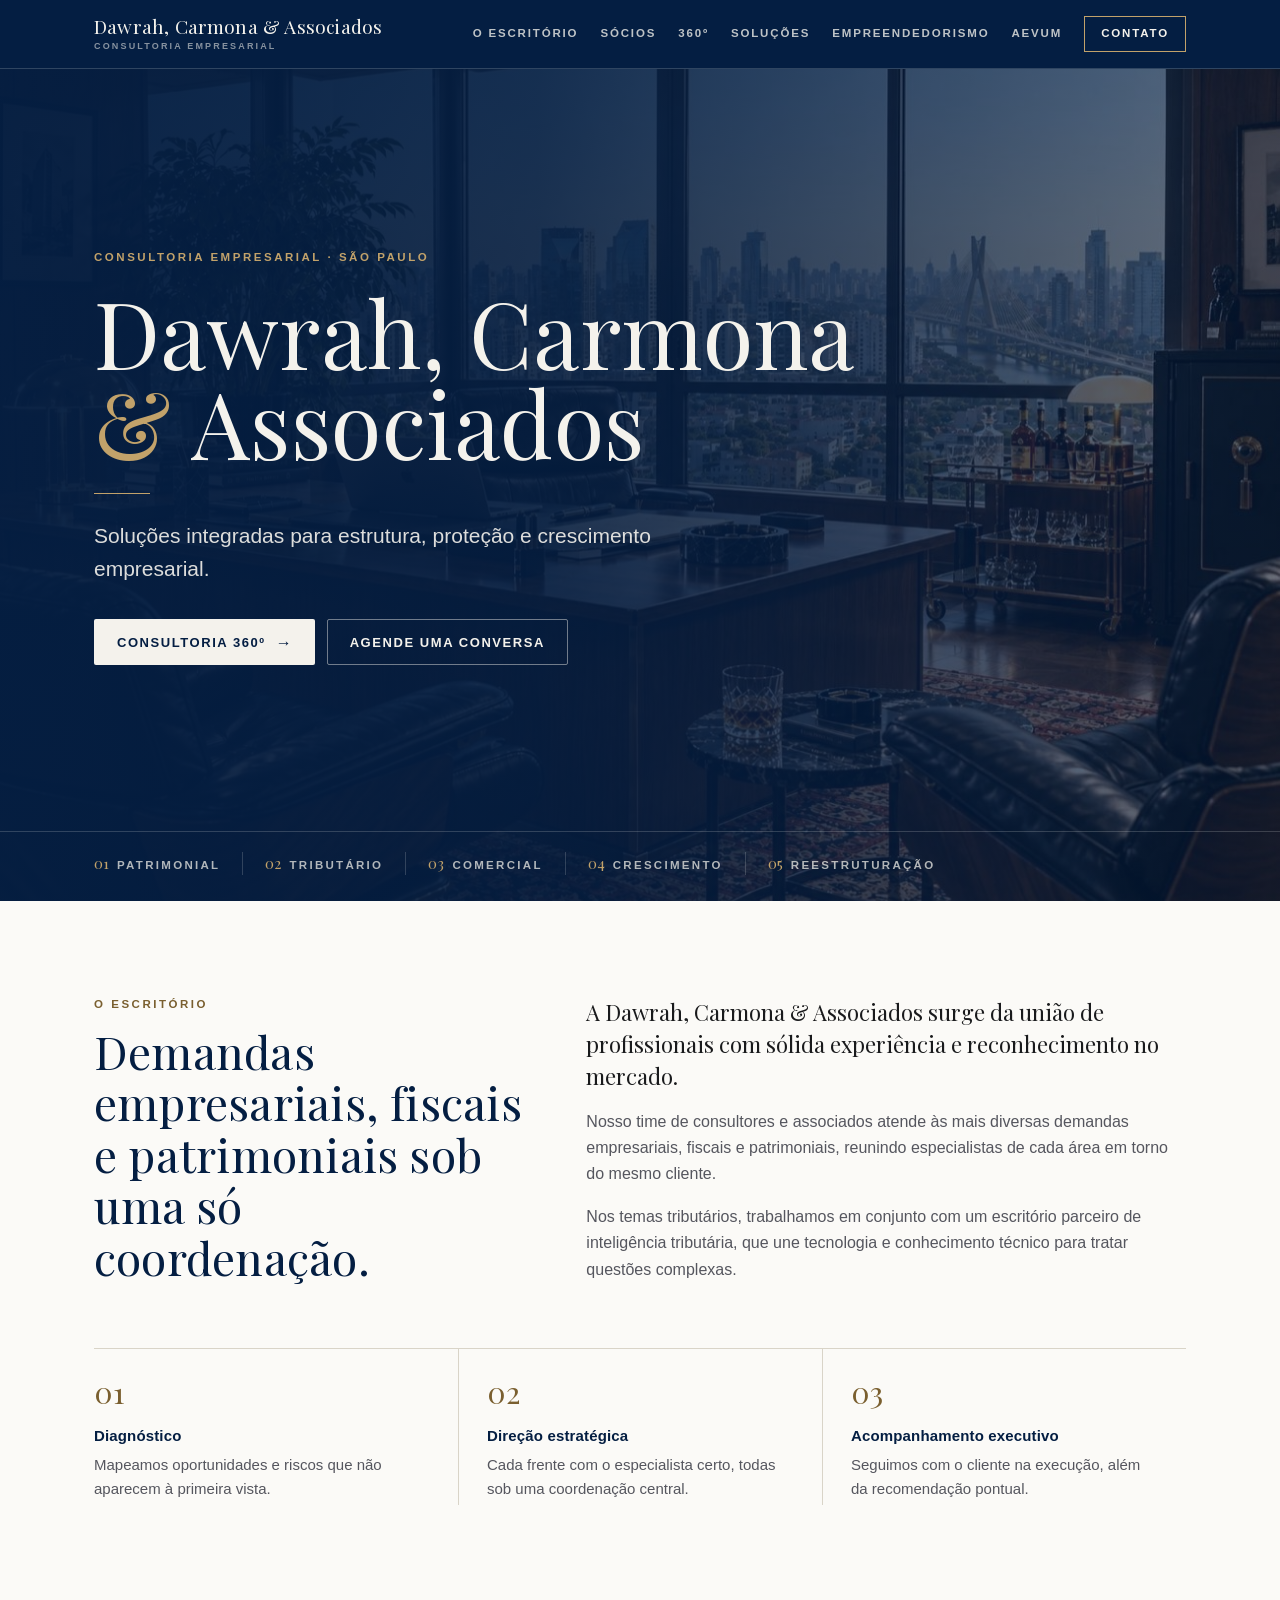
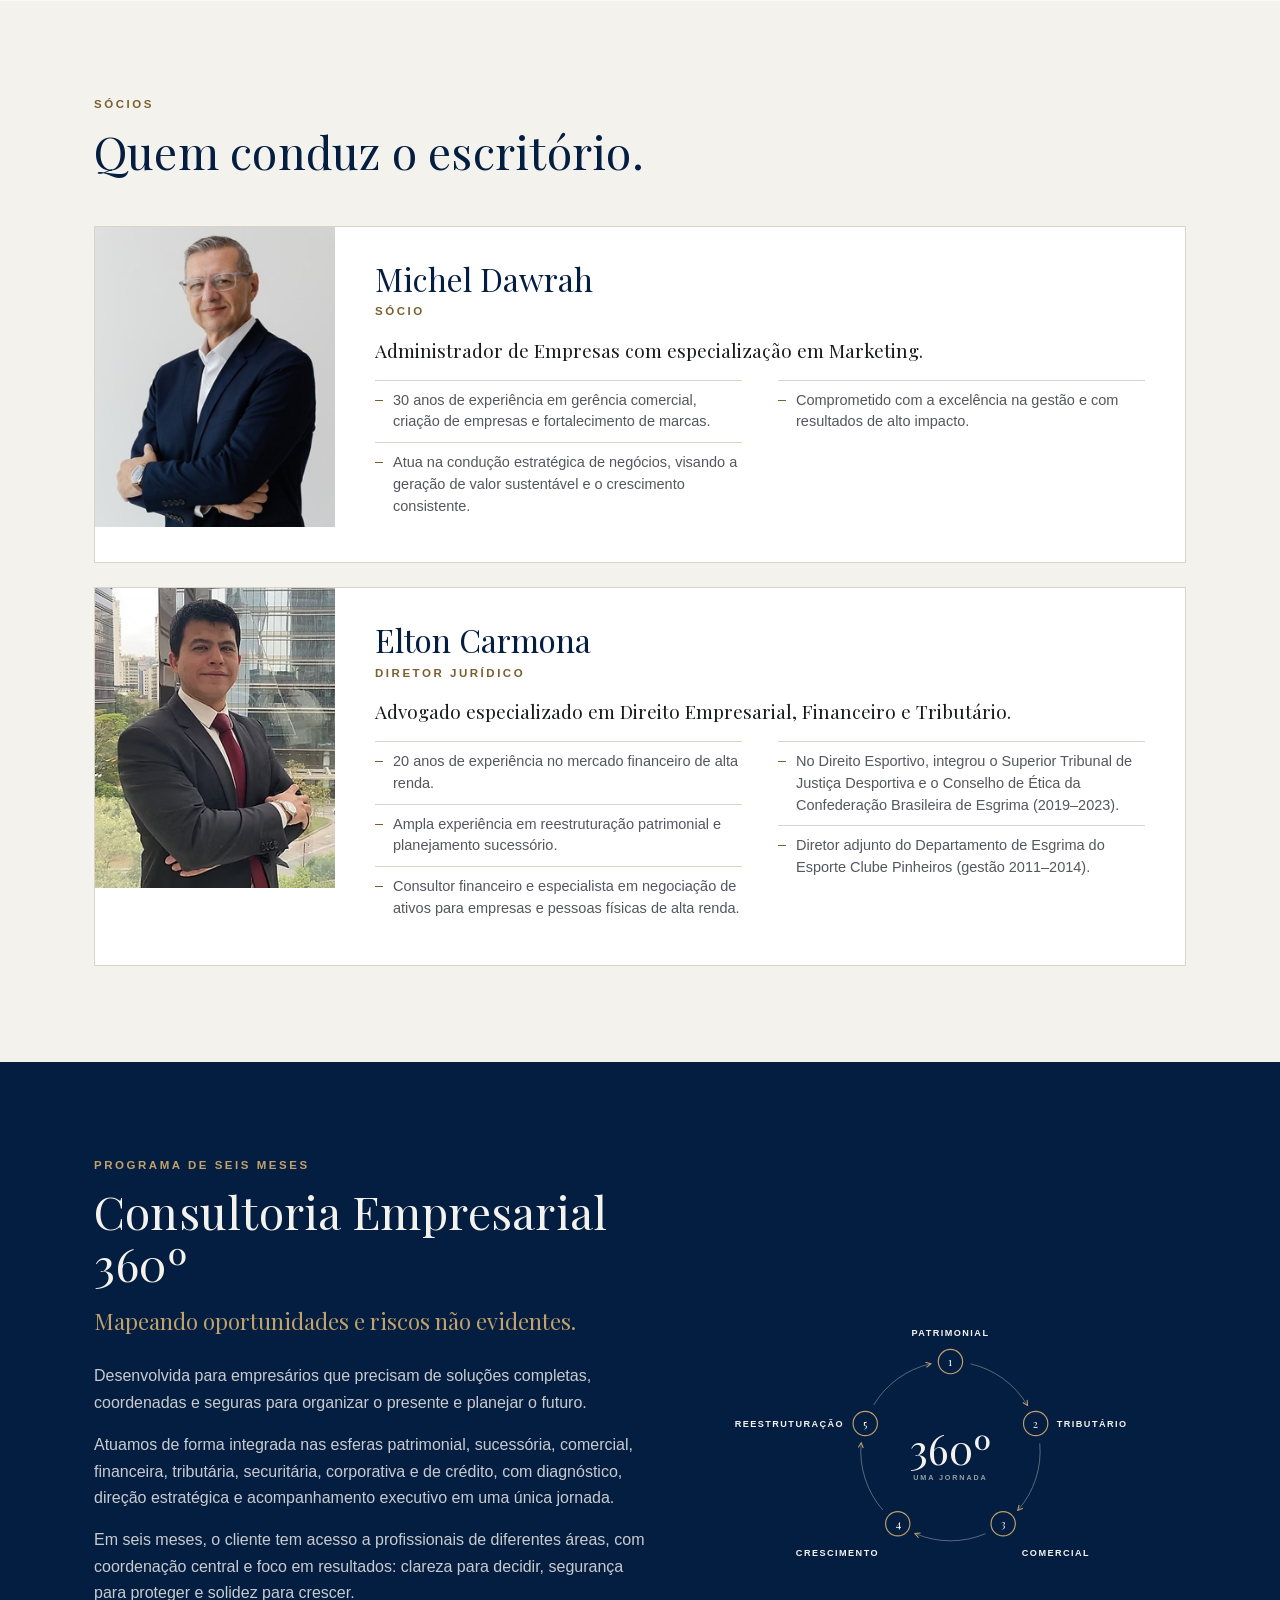
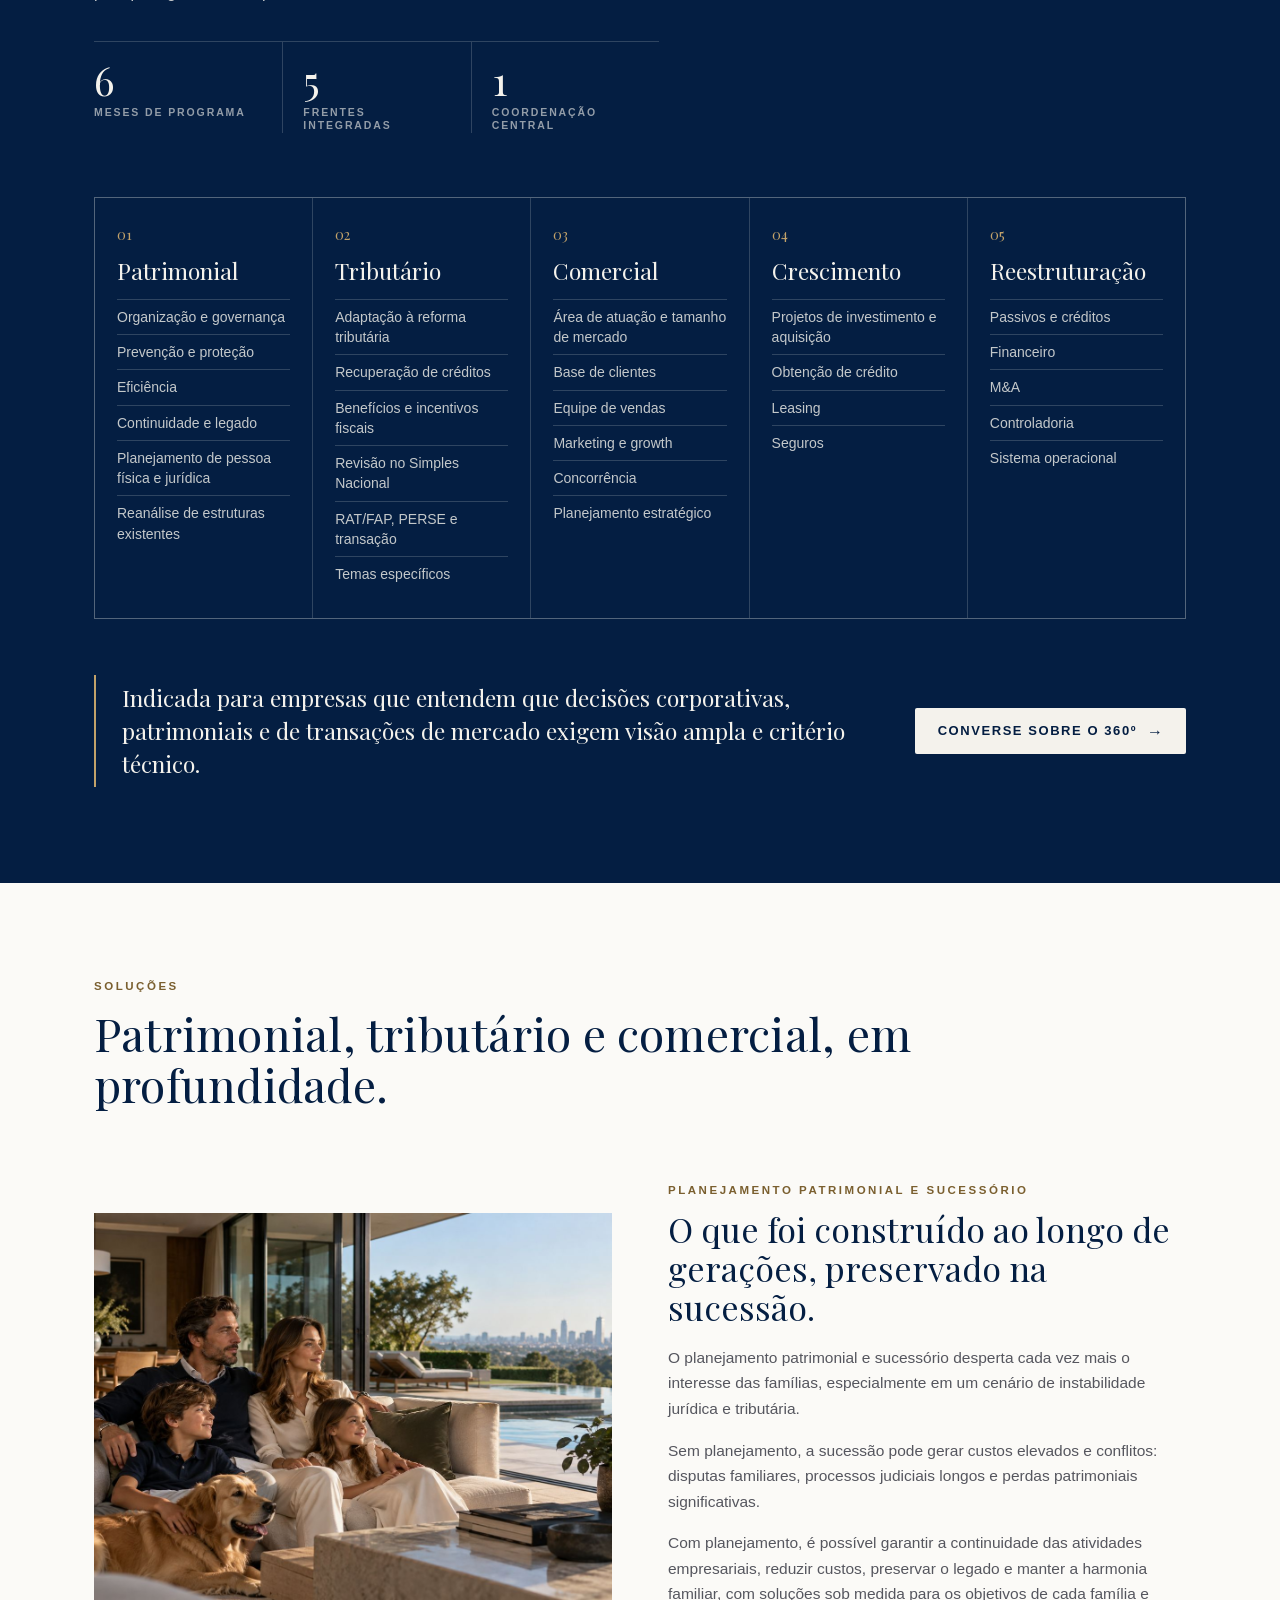
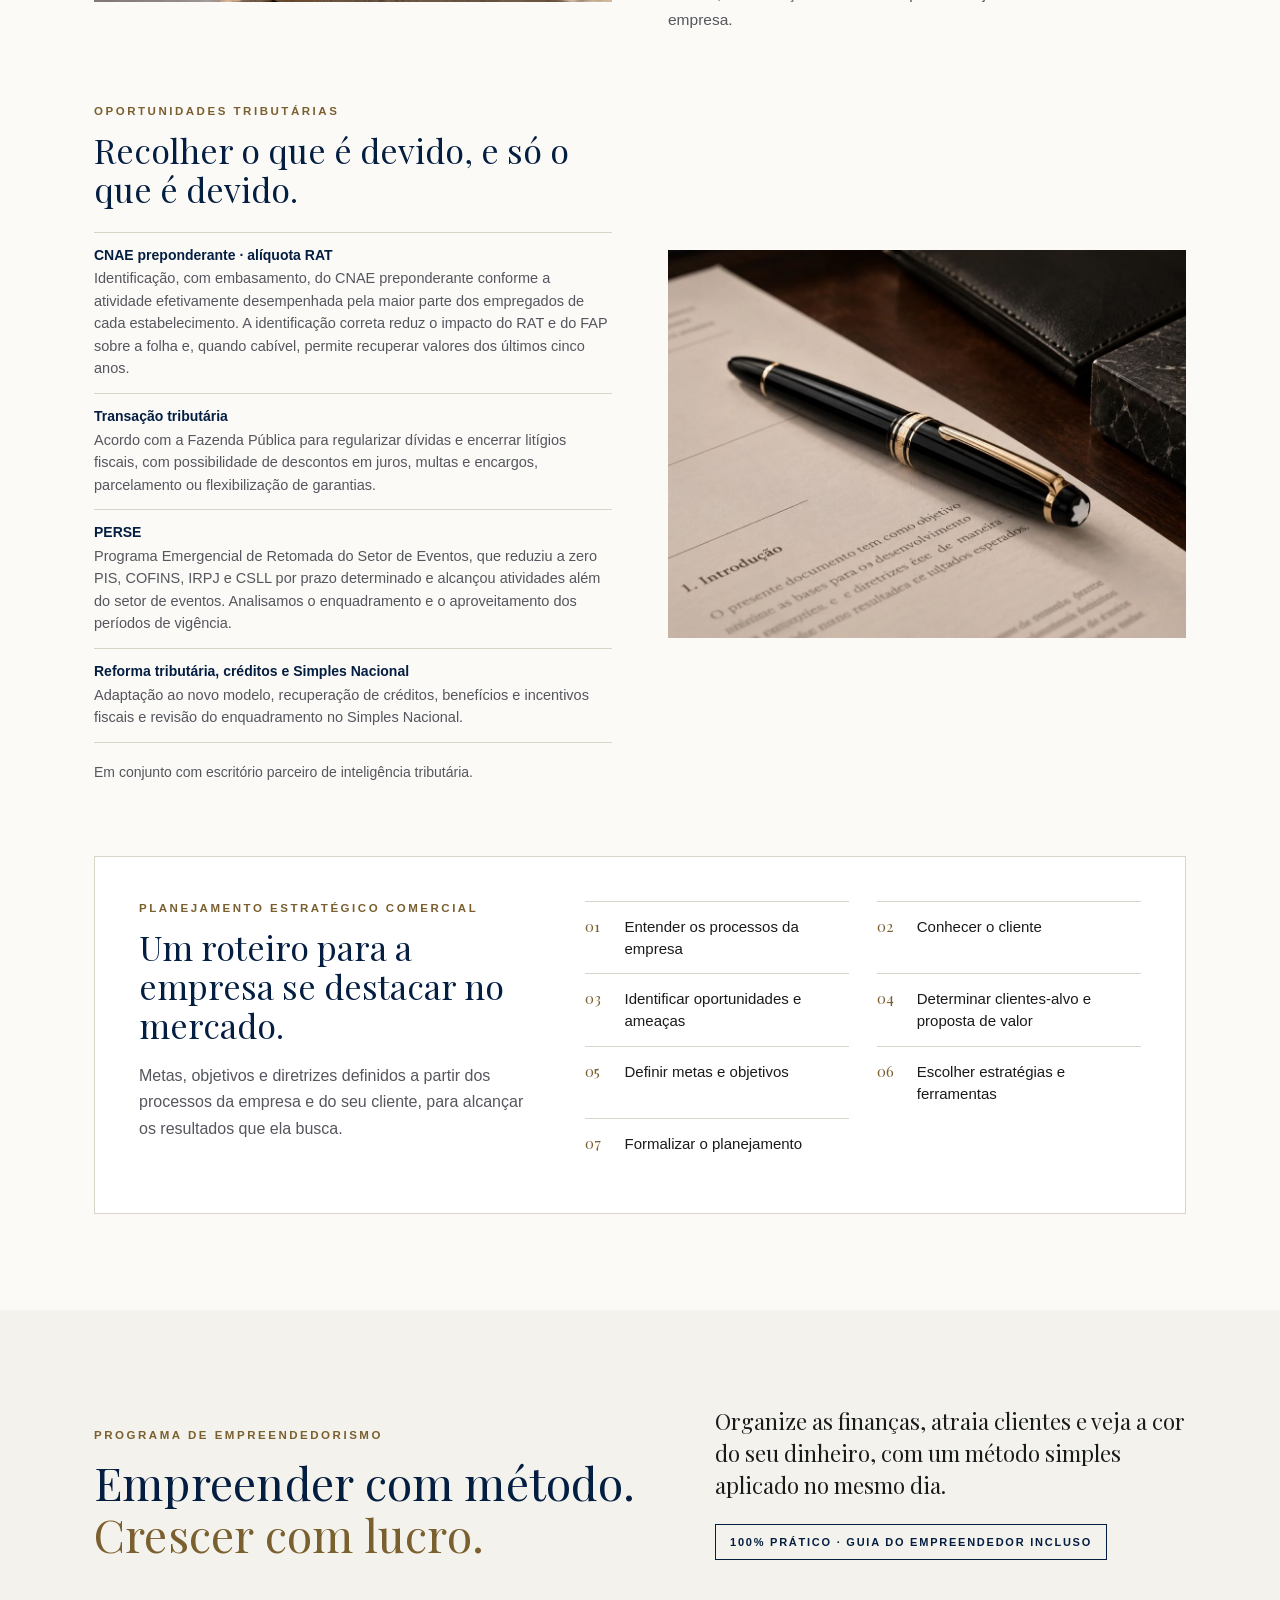
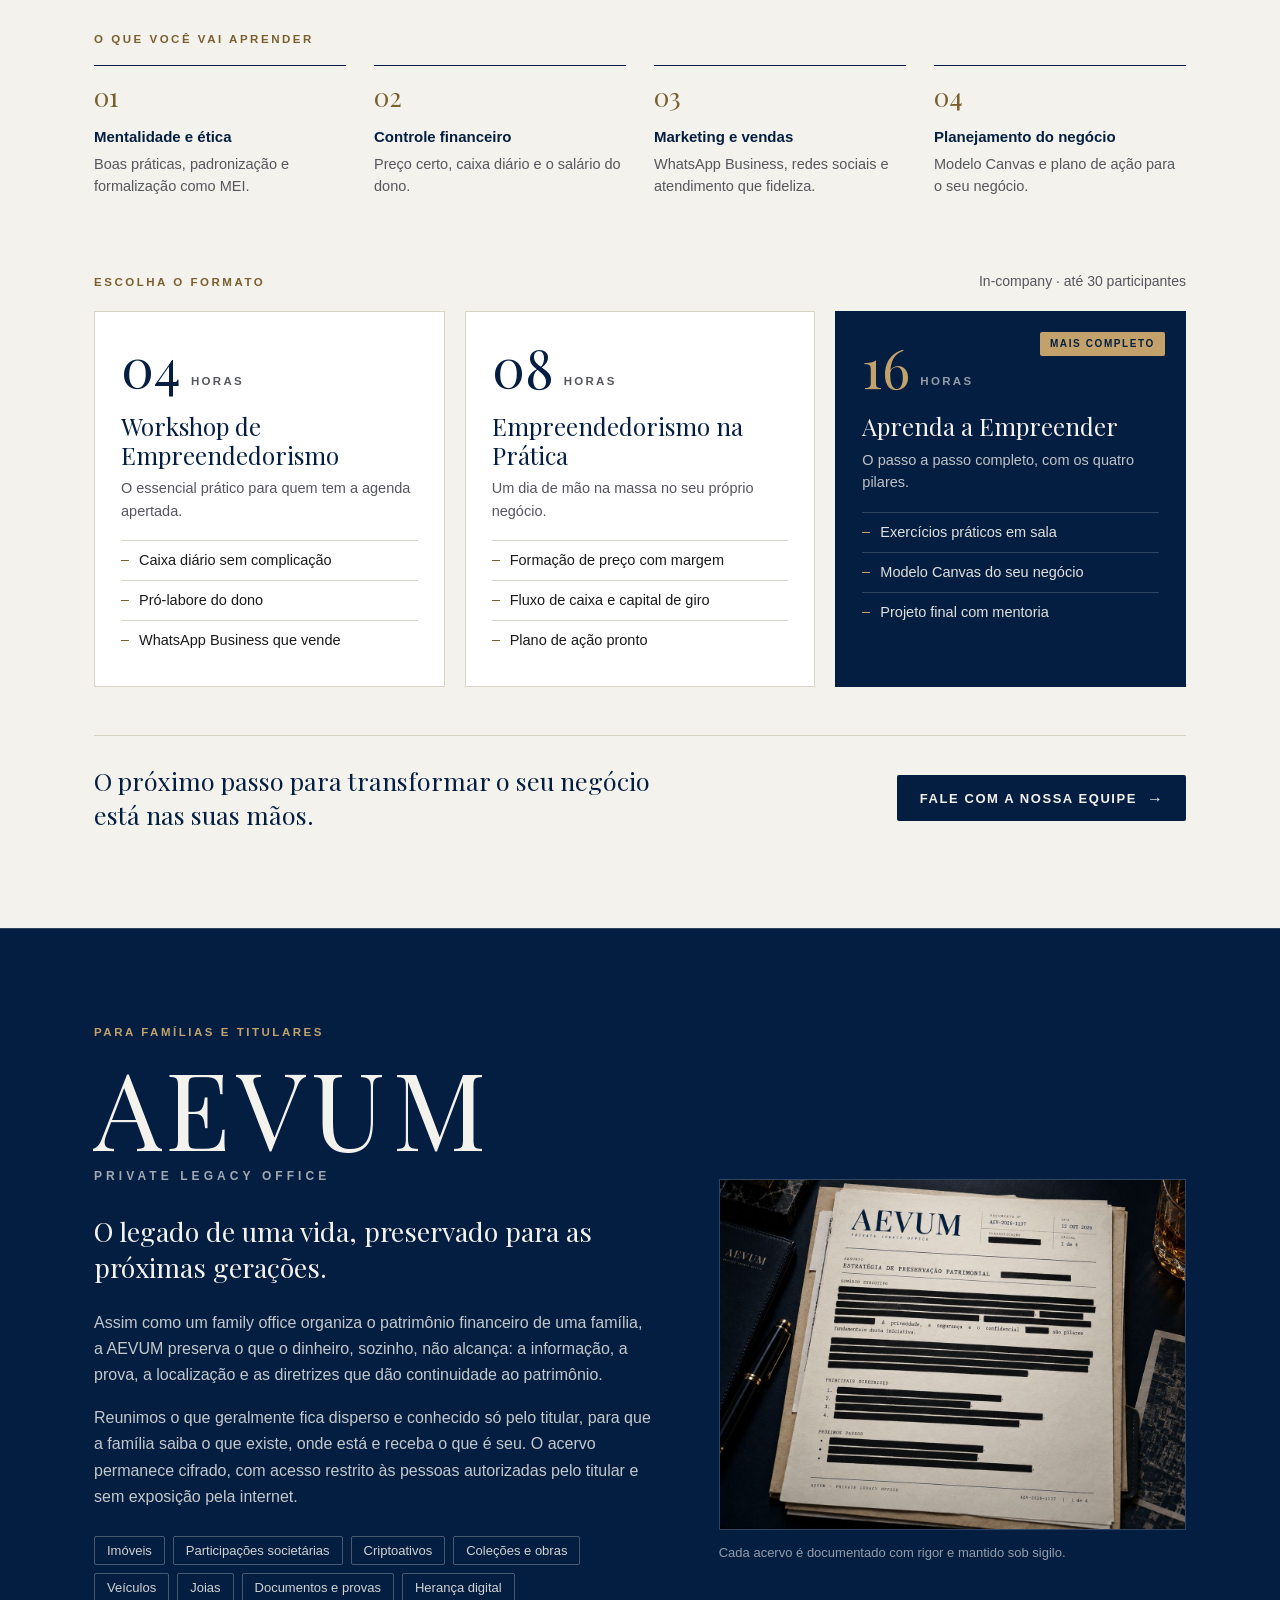
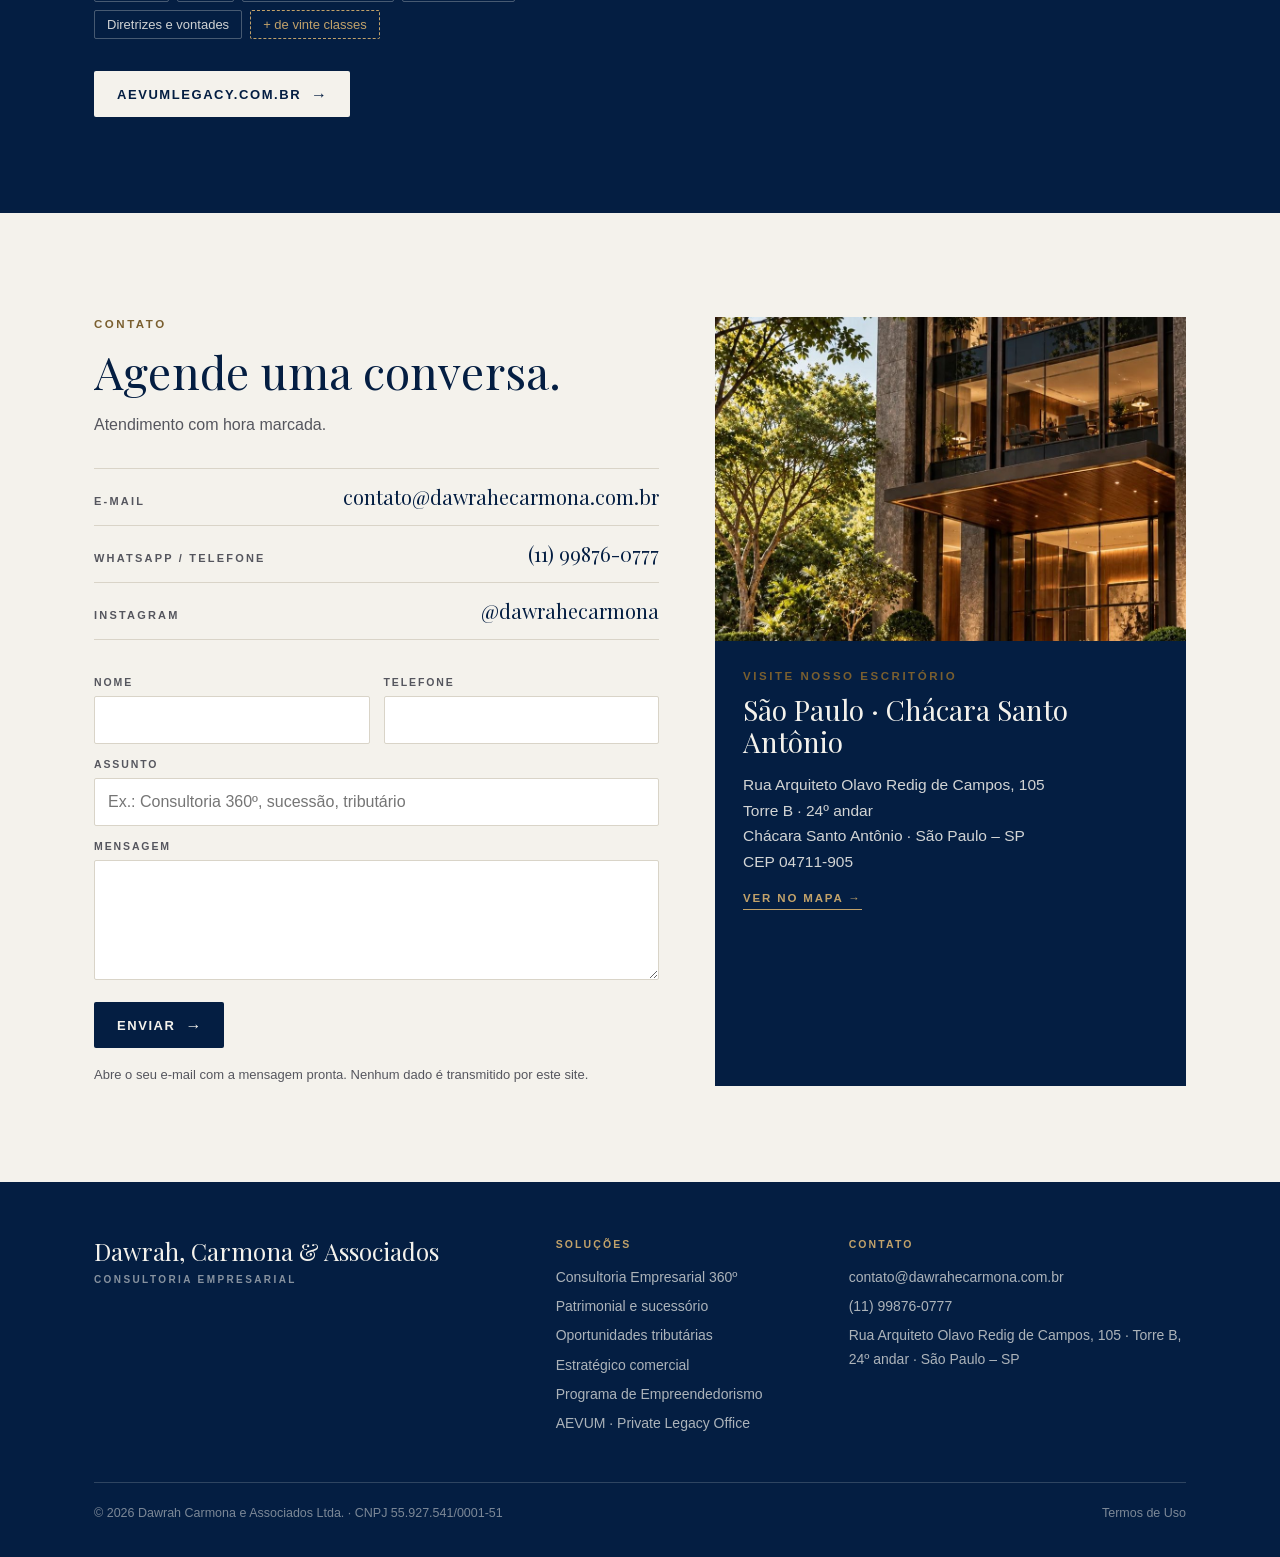
==== index.html @ 600142b0 "marca(dawrahecarmona): novo site + apresentação do escritório Material da Dawrah, Carmona & Associad" ====
<!doctype html>
<html lang="pt-BR"><head><meta charset="utf-8">
<meta name="viewport" content="width=device-width,initial-scale=1">
<title>Dawrah, Carmona &amp; Associados · Consultoria Empresarial</title>
<meta name="description" content="Consultoria empresarial em São Paulo. Soluções integradas para estrutura, proteção e crescimento empresarial: Consultoria 360º, planejamento patrimonial e sucessório, oportunidades tributárias, planejamento comercial, Programa de Empreendedorismo e AEVUM.">
<meta property="og:type" content="website">
<meta property="og:locale" content="pt_BR">
<meta property="og:title" content="Dawrah, Carmona &amp; Associados · Consultoria Empresarial">
<meta property="og:description" content="Soluções integradas para estrutura, proteção e crescimento empresarial.">
<meta name="theme-color" content="#041e42">
<style>
@font-face{
  font-family:"Aevum Display";
  font-style:normal;
  font-weight:400;
  font-display:swap;
  src:url([data-uri]) format("woff2");
}
:root{
  --navy:#041e42; --navy-2:#0b2b58; --navy-deep:#03152f; --navy-line:rgba(244,242,236,.18);
  --bone:#f4f2ec; --bone-2:#ebe7dd; --paper:#fbfaf7; --white:#fff;
  --ink:#191a1c; --ink-2:#55565e; --edge:#d9d4c8;
  --brass:#c2a26a; --brass-ink:#7a5f2f;
  --serif:"Aevum Display",Didot,"Bodoni 72","Hoefler Text",Georgia,serif;
  --sans:-apple-system,BlinkMacSystemFont,"Segoe UI",Roboto,Helvetica,Arial,sans-serif;
  --wrap:1140px;
}
*{box-sizing:border-box}
html{scroll-behavior:smooth;scroll-padding-top:76px}
@media (prefers-reduced-motion:reduce){html{scroll-behavior:auto}}
body{margin:0;background:var(--paper);color:var(--ink);font:16px/1.65 var(--sans);
  -webkit-font-smoothing:antialiased;text-rendering:optimizeLegibility}
img{max-width:100%;height:auto;display:block}
a{color:inherit}
h1,h2,h3,p{margin:0}
.wrap{max-width:var(--wrap);margin:0 auto;padding:0 24px}
@media (max-width:560px){.wrap{padding:0 18px}}
.sr{position:absolute;width:1px;height:1px;overflow:hidden;clip:rect(0 0 0 0);white-space:nowrap}
:focus-visible{outline:2px solid var(--brass);outline-offset:3px}

/* ---------- type ---------- */
.eyebrow{font:600 11.5px/1.3 var(--sans);letter-spacing:.22em;text-transform:uppercase;color:var(--brass-ink)}
.on-navy .eyebrow{color:var(--brass)}
h2.sec{font:400 clamp(30px,4.2vw,46px)/1.12 var(--serif);color:var(--navy);margin-top:14px;letter-spacing:.005em}
.on-navy h2.sec{color:var(--bone)}
.lede{font:400 clamp(19px,2vw,22px)/1.45 var(--serif);color:var(--ink)}
.on-navy .lede{color:var(--bone)}
.muted{color:var(--ink-2)}
.on-navy{background:var(--navy);color:rgba(244,242,236,.86)}
section{padding:96px 0}
@media (max-width:760px){section{padding:68px 0}}
.rule{width:56px;height:1px;background:var(--brass);border:0;margin:26px 0}

.btn{display:inline-flex;align-items:center;gap:10px;padding:14px 22px;border-radius:2px;
  font:600 13px/1 var(--sans);letter-spacing:.12em;text-transform:uppercase;text-decoration:none;
  border:1px solid transparent;transition:background .2s,color .2s,border-color .2s;cursor:pointer}
.btn-light{background:var(--bone);color:var(--navy)}
.btn-light:hover{background:#fff}
.btn-ghost{border-color:rgba(244,242,236,.45);color:var(--bone)}
.btn-ghost:hover{border-color:var(--brass);color:#fff}
.btn-navy{background:var(--navy);color:var(--bone)}
.btn-navy:hover{background:var(--navy-2)}
.arrow{font-family:var(--serif);font-size:16px;letter-spacing:0}

/* placeholder: content the office still has to send */
.ph{border:1px dashed var(--brass);background:rgba(194,162,106,.08);padding:14px 16px;border-radius:2px;
  color:var(--ink-2);font-size:14.5px;line-height:1.55}
.ph b{display:block;font:600 10.5px/1.3 var(--sans);letter-spacing:.2em;text-transform:uppercase;color:var(--brass-ink);margin-bottom:4px}

/* ---------- header ---------- */
.top{position:sticky;top:0;z-index:20;background:var(--navy);border-bottom:1px solid var(--navy-line)}
.top .wrap{display:flex;align-items:center;justify-content:space-between;height:68px;gap:20px}
.brand{text-decoration:none;color:var(--bone);font:400 19px/1.1 var(--serif);letter-spacing:.01em;white-space:nowrap}
.brand small{display:block;font:600 9px/1.4 var(--sans);letter-spacing:.24em;text-transform:uppercase;color:rgba(244,242,236,.55);margin-top:3px}
.nav{display:flex;align-items:center;gap:22px}
.nav a{text-decoration:none;font:600 11.5px/1 var(--sans);letter-spacing:.16em;text-transform:uppercase;color:rgba(244,242,236,.78)}
.nav a:hover{color:#fff}
.nav a.cta{border:1px solid var(--brass);padding:11px 16px;color:var(--bone)}
.nav a.cta:hover{background:var(--brass);color:var(--navy)}
.menu-btn{display:none;background:none;border:1px solid var(--navy-line);color:var(--bone);width:44px;height:40px;border-radius:2px;cursor:pointer}
.menu-btn span{display:block;width:18px;height:1px;background:currentColor;margin:5px auto}
@media (max-width:1120px){
  .menu-btn{display:flex;flex-direction:column;justify-content:center}
  .nav{position:absolute;left:0;right:0;top:68px;background:var(--navy);flex-direction:column;align-items:stretch;
    gap:0;padding:8px 24px 22px;border-bottom:1px solid var(--navy-line);display:none}
  .nav.open,.nav:target{display:flex}
  .nav a{padding:16px 0;border-top:1px solid var(--navy-line);font-size:12.5px}
  .nav a.cta{margin-top:14px;text-align:center;padding:15px}
}
@media (max-width:400px){.brand{font-size:17px}}

/* ---------- hero ---------- */
.hero{position:relative;padding:0;min-height:calc(100svh - 68px);display:flex;flex-direction:column;
  background:linear-gradient(90deg,rgba(4,30,66,.97) 0%,rgba(4,30,66,.9) 42%,rgba(4,30,66,.6) 100%),url(img/escritorio.jpg) center/cover no-repeat var(--navy);
  color:var(--bone)}
.hero .wrap{width:100%}
.hero-body{flex:1;display:flex;align-items:center;padding:72px 0 56px}
.hero h1{font:400 clamp(44px,7.4vw,92px)/.98 var(--serif);letter-spacing:.005em;color:var(--bone)}
.hero h1 .amp{color:var(--brass)}
.hero .desc{margin-top:18px;font:600 12.5px/1.3 var(--sans);letter-spacing:.34em;text-transform:uppercase;color:rgba(244,242,236,.7)}
.hero .tag{max-width:30em;font:400 clamp(18px,2vw,21px)/1.55 var(--sans);color:rgba(244,242,236,.9)}
.hero .ctas{display:flex;flex-wrap:wrap;gap:12px;margin-top:34px}
.fronts{border-top:1px solid var(--navy-line);padding:20px 0 26px}
.fronts ul{list-style:none;margin:0;padding:0;display:flex;flex-wrap:wrap;gap:8px 0}
.fronts li{font:600 11.5px/1 var(--sans);letter-spacing:.2em;text-transform:uppercase;color:rgba(244,242,236,.72);padding:4px 22px 4px 0;margin-right:22px;border-right:1px solid var(--navy-line)}
.fronts li:last-child{border-right:0}
.fronts li b{color:var(--brass);font-family:var(--serif);font-weight:400;font-size:15px;letter-spacing:0;margin-right:8px}
@media (max-width:560px){.fronts li{padding-right:14px;margin-right:14px;font-size:10.5px;letter-spacing:.16em}}

/* ---------- escritório ---------- */
.split{display:grid;grid-template-columns:5fr 7fr;gap:64px;align-items:start}
@media (max-width:860px){.split{grid-template-columns:1fr;gap:28px}}
.prose p+p{margin-top:16px}
.prose p{color:var(--ink-2)}
.prose p.lede{color:var(--ink)}
.pillars{display:grid;grid-template-columns:repeat(3,1fr);gap:0;margin-top:64px;border-top:1px solid var(--edge)}
.pillars div{padding:28px 28px 4px 0}
.pillars div+div{padding-left:28px;border-left:1px solid var(--edge)}
.pillars .n{font:400 30px/1 var(--serif);color:var(--brass-ink)}
.pillars h3{font:600 15px/1.3 var(--sans);color:var(--navy);margin:14px 0 8px;letter-spacing:.01em}
.pillars p{font-size:15px;line-height:1.6;color:var(--ink-2)}
@media (max-width:760px){
  .pillars{grid-template-columns:1fr;margin-top:44px}
  .pillars div,.pillars div+div{padding:22px 0;border-left:0}
  .pillars div+div{border-top:1px solid var(--edge)}
}

/* ---------- sócios ---------- */
#socios{background:var(--bone)}
.partners{display:grid;grid-template-columns:1fr;gap:24px;margin-top:48px}
.partner{background:var(--white);border:1px solid var(--edge);display:grid;grid-template-columns:240px 1fr;align-items:start}
.portrait{background:var(--navy);color:var(--bone);display:flex;align-items:center;justify-content:center;aspect-ratio:4/5;overflow:hidden}
.portrait img{width:100%;height:100%;object-fit:cover}
.portrait .mono{font:400 72px/1 var(--serif);letter-spacing:.04em}
.portrait .mono i{font-style:normal;color:var(--brass)}
.partner .body{padding:34px 40px 36px}
@media (max-width:760px){.partner{grid-template-columns:170px 1fr}.partner .body{padding:24px 24px 26px}}
@media (max-width:560px){.partner{grid-template-columns:1fr}.portrait{width:150px;margin:22px 22px 0}.partner .body{padding:18px 22px 24px}}
.partner h3{font:400 32px/1.1 var(--serif);color:var(--navy)}
.partner .role{margin-top:8px}
.partner .ph{margin-top:20px}
.bio-lead{margin-top:18px;font:400 19px/1.4 var(--serif);color:var(--ink)}
.bio{list-style:none;margin:16px 0 0;padding:0;columns:2;column-gap:36px}
@media (max-width:900px){.bio{columns:1}}
.bio li{break-inside:avoid;position:relative;padding:9px 0 9px 18px;border-top:1px solid var(--edge);font-size:14.5px;line-height:1.5;color:var(--ink-2)}
.bio li::before{content:"";position:absolute;left:0;top:19px;width:8px;height:1px;background:var(--brass-ink)}

/* ---------- 360 ---------- */
#c360{background:var(--navy)}
.c360-head{display:grid;grid-template-columns:6fr 5fr;gap:56px;align-items:center}
@media (max-width:900px){.c360-head{grid-template-columns:1fr;gap:20px}}
.c360-head .lede{margin-top:16px;color:var(--brass)}
.c360-head .prose p{color:rgba(244,242,236,.82)}
.c360-head .prose{margin-top:26px}
.stats{display:grid;grid-template-columns:repeat(3,1fr);margin-top:34px;border-top:1px solid var(--navy-line)}
.stats div{padding:18px 16px 0 0}
.stats div+div{padding-left:20px;border-left:1px solid var(--navy-line)}
.stats b{display:block;font:400 40px/1 var(--serif);color:var(--bone)}
.stats span{display:block;margin-top:6px;font:600 10.5px/1.3 var(--sans);letter-spacing:.18em;text-transform:uppercase;color:rgba(244,242,236,.6)}
@media (max-width:480px){.stats div{padding-right:10px}.stats div+div{padding-left:12px}.stats b{font-size:32px}.stats span{font-size:9.5px;letter-spacing:.12em}}
.ring{width:100%;max-width:520px;margin:0 auto;height:auto;display:block}
.ring .arc{fill:none;stroke:rgba(244,242,236,.38);stroke-width:1.2}
.ring .node{fill:var(--navy);stroke:var(--brass);stroke-width:1.5}
.ring .node-n{font:400 14px var(--serif);fill:var(--bone);text-anchor:middle;dominant-baseline:central}
.ring .lbl{font:600 12px var(--sans);letter-spacing:.16em;fill:var(--bone)}
.ring .ctr{font:400 54px var(--serif);fill:var(--bone);text-anchor:middle;dominant-baseline:central}
.ring .ctr-s{font:600 9.5px var(--sans);letter-spacing:.26em;fill:rgba(244,242,236,.6);text-anchor:middle}
@media (max-width:560px){.ring .lbl{font-size:15.5px;letter-spacing:.05em}.ring .ctr-s{font-size:12px;letter-spacing:.16em}}
.fronts-grid{display:grid;grid-template-columns:repeat(5,1fr);gap:1px;margin-top:64px;background:var(--navy-line);border:1px solid var(--navy-line)}
@media (max-width:1060px){.fronts-grid{grid-template-columns:repeat(3,1fr)}}
@media (max-width:700px){.fronts-grid{grid-template-columns:1fr 1fr}}
@media (max-width:460px){.fronts-grid{grid-template-columns:1fr}}
.front{background:var(--navy);padding:24px 22px 26px}
.front .n{font:400 14px/1 var(--serif);color:var(--brass)}
.front h3{font:400 23px/1.15 var(--serif);color:var(--bone);margin:10px 0 14px}
.front ul{list-style:none;margin:0;padding:0}
.front li{font-size:14px;line-height:1.45;color:rgba(244,242,236,.8);padding:7px 0;border-top:1px solid var(--navy-line)}
.forwhom{margin-top:56px;display:grid;grid-template-columns:1fr auto;gap:32px;align-items:center;
  border-left:2px solid var(--brass);padding:6px 0 6px 26px}
.forwhom p{font:400 clamp(19px,2vw,23px)/1.45 var(--serif);color:var(--bone);max-width:36em}
@media (max-width:760px){.forwhom{grid-template-columns:1fr}}

/* ---------- soluções ---------- */
#solucoes{background:var(--paper)}
.sol{display:grid;grid-template-columns:1fr 1fr;gap:56px;align-items:center;margin-top:72px}
.sol.rev .media{order:2}
@media (max-width:860px){.sol{grid-template-columns:1fr;gap:26px;margin-top:56px}.sol.rev .media{order:0}}
.media{position:relative}
.media img{width:100%;aspect-ratio:4/3;object-fit:cover}
.media::after{content:"";position:absolute;inset:14px -14px -14px 14px;border:1px solid var(--brass);z-index:-1}
@media (max-width:560px){.media::after{display:none}}
.sol h3{font:400 clamp(26px,3vw,34px)/1.15 var(--serif);color:var(--navy);margin:12px 0 18px}
.sol .prose p{font-size:15.5px}
.items{list-style:none;margin:22px 0 0;padding:0;border-top:1px solid var(--edge)}
.items li{padding:13px 0;border-bottom:1px solid var(--edge)}
.items li b{display:block;font:600 14px/1.35 var(--sans);color:var(--navy)}
.items li span{display:block;font-size:14.5px;line-height:1.55;color:var(--ink-2);margin-top:3px}
.partner-note{margin-top:18px;font-size:14px;color:var(--ink-2)}
.pec{margin-top:72px;background:var(--white);border:1px solid var(--edge);padding:44px;display:grid;grid-template-columns:5fr 7fr;gap:48px}
@media (max-width:860px){.pec{grid-template-columns:1fr;padding:30px 22px;gap:24px;margin-top:56px}}
.pec h3{font:400 clamp(26px,3vw,34px)/1.15 var(--serif);color:var(--navy);margin:12px 0 18px}
.steps{list-style:none;margin:0;padding:0;counter-reset:s;display:grid;grid-template-columns:1fr 1fr;gap:0 28px}
@media (max-width:560px){.steps{grid-template-columns:1fr}}
.steps li{counter-increment:s;position:relative;padding:14px 0 14px 40px;border-top:1px solid var(--edge);font-size:15px;line-height:1.45;color:var(--ink)}
.steps li::before{content:counter(s,decimal-leading-zero);position:absolute;left:0;top:14px;font:400 15px/1.45 var(--serif);color:var(--brass-ink)}

/* ---------- empreendedorismo ---------- */
#empreendedorismo{background:var(--bone)}
.emp-head{display:grid;grid-template-columns:6fr 5fr;gap:56px;align-items:end}
@media (max-width:900px){.emp-head{grid-template-columns:1fr;gap:22px}}
.emp-head .hl{color:var(--brass-ink)}
.pill{display:inline-block;margin-top:22px;border:1px solid var(--navy);padding:10px 14px;font:600 11px/1.3 var(--sans);letter-spacing:.16em;text-transform:uppercase;color:var(--navy)}
.emp-sub{margin-top:72px}
@media (max-width:760px){.emp-sub{margin-top:52px}}
.learn{display:grid;grid-template-columns:repeat(4,1fr);gap:0 28px;margin-top:18px}
@media (max-width:900px){.learn{grid-template-columns:1fr 1fr;gap:28px}}
@media (max-width:520px){.learn{grid-template-columns:1fr;gap:22px}}
.learn div{border-top:1px solid var(--navy);padding-top:18px}
.learn .n{font:400 26px/1 var(--serif);color:var(--brass-ink)}
.learn h3{font:600 15px/1.3 var(--sans);color:var(--navy);margin:12px 0 6px}
.learn p{font-size:14.5px;line-height:1.55;color:var(--ink-2)}
.fmt-head{display:flex;justify-content:space-between;align-items:baseline;gap:8px 16px;flex-wrap:wrap;margin-top:72px}
@media (max-width:760px){.fmt-head{margin-top:52px}}
.fmt-note{font-size:14px;color:var(--ink-2)}
.formats{display:grid;grid-template-columns:repeat(3,1fr);gap:20px;margin-top:18px}
@media (max-width:900px){.formats{grid-template-columns:1fr}}
.fmt{background:var(--white);border:1px solid var(--edge);padding:28px 26px 26px;position:relative}
.fmt .h{font:600 11.5px/1 var(--sans);letter-spacing:.2em;text-transform:uppercase;color:var(--ink-2)}
.fmt .h b{font:400 54px/1 var(--serif);letter-spacing:0;color:var(--navy);margin-right:10px;vertical-align:-4px}
.fmt h3{font:400 24px/1.2 var(--serif);color:var(--navy);margin:18px 0 8px}
.fmt .d{font-size:14.5px;line-height:1.55;color:var(--ink-2)}
.fmt ul{list-style:none;margin:18px 0 0;padding:0}
.fmt li{position:relative;padding:9px 0 9px 18px;border-top:1px solid var(--edge);font-size:14.5px;line-height:1.45;color:var(--ink)}
.fmt li::before{content:"";position:absolute;left:0;top:19px;width:8px;height:1px;background:var(--brass-ink)}
.fmt.top{background:var(--navy);border-color:var(--navy)}
.fmt.top .h{color:rgba(244,242,236,.6)}
.fmt.top .h b{color:var(--brass)}
.fmt.top h3{color:var(--bone)}
.fmt.top .d{color:rgba(244,242,236,.78)}
.fmt.top li{color:rgba(244,242,236,.92);border-top-color:var(--navy-line)}
.fmt.top li::before{background:var(--brass)}
.badge{position:absolute;top:20px;right:20px;background:var(--brass);color:var(--navy);font:600 10px/1 var(--sans);letter-spacing:.16em;text-transform:uppercase;padding:7px 10px;border-radius:2px}
.emp-cta{margin-top:48px;display:flex;justify-content:space-between;align-items:center;gap:20px 32px;flex-wrap:wrap;border-top:1px solid var(--edge);padding-top:28px}
.emp-cta p{font:400 clamp(20px,2.2vw,25px)/1.35 var(--serif);color:var(--navy);max-width:24em}

/* ---------- AEVUM ---------- */
#aevum{background:var(--navy);color:rgba(244,242,236,.86);border-top:1px solid var(--navy-line)}
#aevum .eyebrow{color:var(--brass)}
.aevum-grid{display:grid;grid-template-columns:6fr 5fr;gap:64px;align-items:center}
@media (max-width:900px){.aevum-grid{grid-template-columns:1fr;gap:36px}}
.aevum-word{font:400 clamp(60px,9vw,108px)/.9 var(--serif);letter-spacing:.06em;color:var(--bone);margin-top:18px}
.aevum-desc{margin-top:14px;font:600 12px/1.3 var(--sans);letter-spacing:.34em;text-transform:uppercase;color:rgba(244,242,236,.65)}
.aevum-tag{margin-top:28px;font:400 clamp(21px,2.4vw,27px)/1.35 var(--serif);color:var(--bone);max-width:20em}
#aevum .prose{margin-top:24px}
#aevum .prose p{color:rgba(244,242,236,.8)}
.chips{list-style:none;margin:26px 0 0;padding:0;display:flex;flex-wrap:wrap;gap:8px}
.chips li{border:1px solid rgba(244,242,236,.28);padding:7px 12px;font-size:13px;line-height:1;color:rgba(244,242,236,.85);border-radius:2px}
.chips li.more{border-style:dashed;border-color:var(--brass);color:var(--brass)}
.aevum-cta{margin-top:32px;display:flex;flex-wrap:wrap;gap:12px;align-items:center}
.aevum-media img{width:100%;aspect-ratio:4/3;object-fit:cover;border:1px solid var(--navy-line)}
.aevum-media figcaption{margin-top:12px;font-size:13px;color:rgba(244,242,236,.6)}

/* ---------- contato ---------- */
#contato{background:var(--bone)}
.contact-grid{display:grid;grid-template-columns:6fr 5fr;gap:56px;margin-top:8px}
@media (max-width:900px){.contact-grid{grid-template-columns:1fr;gap:40px}}
.channels{list-style:none;margin:30px 0 0;padding:0;border-top:1px solid var(--edge)}
.channels li{display:flex;justify-content:space-between;align-items:baseline;gap:16px;padding:16px 0;border-bottom:1px solid var(--edge);flex-wrap:wrap}
.channels .k{font:600 11px/1.3 var(--sans);letter-spacing:.2em;text-transform:uppercase;color:var(--ink-2)}
.channels a{font:400 20px/1.2 var(--serif);color:var(--navy);text-decoration:none;word-break:break-word}
.channels a:hover{text-decoration:underline;text-underline-offset:4px}
form.msg{margin-top:36px;display:grid;grid-template-columns:1fr 1fr;gap:14px}
form.msg .full{grid-column:1/-1}
@media (max-width:560px){form.msg{grid-template-columns:1fr}}
form.msg label{display:block;font:600 10.5px/1.3 var(--sans);letter-spacing:.18em;text-transform:uppercase;color:var(--ink-2);margin-bottom:6px}
form.msg input,form.msg textarea{width:100%;font:16px/1.4 var(--sans);color:var(--ink);background:var(--white);border:1px solid var(--edge);border-radius:2px;padding:12px 13px}
form.msg input:focus,form.msg textarea:focus{outline:2px solid var(--navy);outline-offset:0;border-color:var(--navy)}
form.msg textarea{min-height:120px;resize:vertical}
.form-note{font-size:13px;color:var(--ink-2)}
.visit{background:var(--navy);color:rgba(244,242,236,.86)}
.visit img{width:100%;aspect-ratio:16/11;object-fit:cover}
.visit .in{padding:28px 28px 32px}
.visit h3{font:400 28px/1.15 var(--serif);color:var(--bone);margin:10px 0 14px}
.visit address{font-style:normal;font-size:15.5px;line-height:1.65}
.visit .map{display:inline-block;margin-top:18px;font:600 11.5px/1 var(--sans);letter-spacing:.16em;text-transform:uppercase;color:var(--brass);text-decoration:none;border-bottom:1px solid var(--brass);padding-bottom:5px}

/* ---------- footer ---------- */
footer{background:var(--navy);color:rgba(244,242,236,.7);padding:56px 0 34px;font-size:14px}
.foot-grid{display:grid;grid-template-columns:5fr 3fr 4fr;gap:40px}
@media (max-width:820px){.foot-grid{grid-template-columns:1fr;gap:28px}}
.foot-brand{font:400 24px/1.15 var(--serif);color:var(--bone)}
.foot-brand small{display:block;margin-top:8px;font:600 10px/1.3 var(--sans);letter-spacing:.24em;text-transform:uppercase;color:rgba(244,242,236,.55)}
footer h4{margin:0 0 12px;font:600 10.5px/1.3 var(--sans);letter-spacing:.2em;text-transform:uppercase;color:var(--brass)}
footer ul{list-style:none;margin:0;padding:0}
footer li{padding:3px 0}
footer a{text-decoration:none}
footer a:hover{color:#fff}
.foot-base{margin-top:44px;padding-top:20px;border-top:1px solid var(--navy-line);display:flex;justify-content:space-between;gap:16px;flex-wrap:wrap;font-size:12.5px;color:rgba(244,242,236,.5)}
</style></head>
<body>

<header class="top">
  <div class="wrap">
    <a class="brand" href="#inicio">Dawrah, Carmona &amp; Associados<small>Consultoria Empresarial</small></a>
    <a class="menu-btn" href="#nav" role="button" aria-label="Abrir menu" aria-expanded="false" aria-controls="nav"><span></span><span></span><span></span></a>
    <nav class="nav" id="nav" aria-label="Principal">
      <a href="#escritorio">O escritório</a>
      <a href="#socios">Sócios</a>
      <a href="#c360">360º</a>
      <a href="#solucoes">Soluções</a>
      <a href="#empreendedorismo">Empreendedorismo</a>
      <a href="#aevum">AEVUM</a>
      <a class="cta" href="#contato">Contato</a>
    </nav>
  </div>
</header>

<main>
<!-- HERO -->
<section class="hero" id="inicio">
  <div class="hero-body">
    <div class="wrap">
      <p class="eyebrow" style="color:var(--brass)">Consultoria Empresarial · São Paulo</p>
      <h1 style="margin-top:22px">Dawrah, Carmona<br><span class="amp">&amp;</span> Associados</h1>
      <hr class="rule">
      <p class="tag">Soluções integradas para estrutura, proteção e crescimento empresarial.</p>
      <div class="ctas">
        <a class="btn btn-light" href="#c360">Consultoria 360º <span class="arrow">→</span></a>
        <a class="btn btn-ghost" href="#contato">Agende uma conversa</a>
      </div>
    </div>
  </div>
  <div class="fronts">
    <div class="wrap">
      <ul aria-label="Frentes de atuação">
        <li><b>01</b>Patrimonial</li>
        <li><b>02</b>Tributário</li>
        <li><b>03</b>Comercial</li>
        <li><b>04</b>Crescimento</li>
        <li><b>05</b>Reestruturação</li>
      </ul>
    </div>
  </div>
</section>

<!-- O ESCRITÓRIO -->
<section id="escritorio">
  <div class="wrap">
    <div class="split">
      <div>
        <p class="eyebrow">O escritório</p>
        <h2 class="sec">Demandas empresariais, fiscais e patrimoniais sob uma só coordenação.</h2>
      </div>
      <div class="prose">
        <p class="lede">A Dawrah, Carmona &amp; Associados surge da união de profissionais com sólida experiência e reconhecimento no mercado.</p>
        <p>Nosso time de consultores e associados atende às mais diversas demandas empresariais, fiscais e patrimoniais, reunindo especialistas de cada área em torno do mesmo cliente.</p>
        <p>Nos temas tributários, trabalhamos em conjunto com um escritório parceiro de inteligência tributária, que une tecnologia e conhecimento técnico para tratar questões complexas.</p>
      </div>
    </div>
    <div class="pillars">
      <div><span class="n">01</span><h3>Diagnóstico</h3><p>Mapeamos oportunidades e riscos que não aparecem à primeira vista.</p></div>
      <div><span class="n">02</span><h3>Direção estratégica</h3><p>Cada frente com o especialista certo, todas sob uma coordenação central.</p></div>
      <div><span class="n">03</span><h3>Acompanhamento executivo</h3><p>Seguimos com o cliente na execução, além da recomendação pontual.</p></div>
    </div>
  </div>
</section>

<!-- SÓCIOS -->
<section id="socios">
  <div class="wrap">
    <p class="eyebrow">Sócios</p>
    <h2 class="sec">Quem conduz o escritório.</h2>
    <div class="partners">
      <article class="partner">
        <div class="portrait"><img src="img/michel.jpg" alt="Michel Dawrah" width="556" height="695"></div>
        <div class="body">
          <h3>Michel Dawrah</h3>
          <p class="eyebrow role">Sócio</p>
          <p class="bio-lead">Administrador de Empresas com especialização em Marketing.</p>
          <ul class="bio">
            <li>30 anos de experiência em gerência comercial, criação de empresas e fortalecimento de marcas.</li>
            <li>Atua na condução estratégica de negócios, visando a geração de valor sustentável e o crescimento consistente.</li>
            <li>Comprometido com a excelência na gestão e com resultados de alto impacto.</li>
          </ul>
        </div>
      </article>
      <article class="partner">
        <div class="portrait"><img src="img/elton.jpg" alt="Elton Carmona" width="556" height="694"></div>
        <div class="body">
          <h3>Elton Carmona</h3>
          <p class="eyebrow role">Diretor Jurídico</p>
          <p class="bio-lead">Advogado especializado em Direito Empresarial, Financeiro e Tributário.</p>
          <ul class="bio">
            <li>20 anos de experiência no mercado financeiro de alta renda.</li>
            <li>Ampla experiência em reestruturação patrimonial e planejamento sucessório.</li>
            <li>Consultor financeiro e especialista em negociação de ativos para empresas e pessoas físicas de alta renda.</li>
            <li>No Direito Esportivo, integrou o Superior Tribunal de Justiça Desportiva e o Conselho de Ética da Confederação Brasileira de Esgrima (2019–2023).</li>
            <li>Diretor adjunto do Departamento de Esgrima do Esporte Clube Pinheiros (gestão 2011–2014).</li>
          </ul>
        </div>
      </article>
    </div>
  </div>
</section>

<!-- CONSULTORIA 360º -->
<section id="c360" class="on-navy">
  <div class="wrap">
    <div class="c360-head">
      <div>
        <p class="eyebrow">Programa de seis meses</p>
        <h2 class="sec">Consultoria Empresarial 360º</h2>
        <p class="lede">Mapeando oportunidades e riscos não evidentes.</p>
        <div class="prose">
          <p>Desenvolvida para empresários que precisam de soluções completas, coordenadas e seguras para organizar o presente e planejar o futuro.</p>
          <p>Atuamos de forma integrada nas esferas patrimonial, sucessória, comercial, financeira, tributária, securitária, corporativa e de crédito, com diagnóstico, direção estratégica e acompanhamento executivo em uma única jornada.</p>
          <p>Em seis meses, o cliente tem acesso a profissionais de diferentes áreas, com coordenação central e foco em resultados: clareza para decidir, segurança para proteger e solidez para crescer.</p>
        </div>
        <div class="stats">
          <div><b>6</b><span>meses de programa</span></div>
          <div><b>5</b><span>frentes integradas</span></div>
          <div><b>1</b><span>coordenação central</span></div>
        </div>
      </div>
      <svg class="ring" viewBox="-30 22 620 340" role="img" aria-labelledby="ring-t">
        <title id="ring-t">As cinco frentes da Consultoria 360º em ciclo: Patrimonial, Tributário, Comercial, Crescimento e Reestruturação.</title>
        <defs><marker id="ah" viewBox="0 0 10 10" refX="8" refY="5" markerWidth="7" markerHeight="7" orient="auto-start-reverse"><path d="M1 1L9 5L1 9" fill="none" stroke="#c2a26a" stroke-width="1.6"/></marker></defs>
        <g class="arc" marker-end="url(#ah)">
          <path d="M306.5 85.0A118 118 0 0 1 381.1 139.2" marker-end="url(#ah)"/>
          <path d="M397.6 189.7A118 118 0 0 1 369.1 277.4" marker-end="url(#ah)"/>
          <path d="M326.1 308.6A118 118 0 0 1 233.9 308.6" marker-end="url(#ah)"/>
          <path d="M190.9 277.4A118 118 0 0 1 162.4 189.7" marker-end="url(#ah)"/>
          <path d="M178.9 139.2A118 118 0 0 1 253.5 85.0" marker-end="url(#ah)"/>
        </g>
        <circle class="node" cx="280" cy="82" r="16"/><text class="node-n" x="280" y="82">1</text>
        <circle class="node" cx="392.2" cy="163.5" r="16"/><text class="node-n" x="392.2" y="163.5">2</text>
        <circle class="node" cx="349.4" cy="295.5" r="16"/><text class="node-n" x="349.4" y="295.5">3</text>
        <circle class="node" cx="210.6" cy="295.5" r="16"/><text class="node-n" x="210.6" y="295.5">4</text>
        <circle class="node" cx="167.8" cy="163.5" r="16"/><text class="node-n" x="167.8" y="163.5">5</text>
        <text class="lbl" x="280" y="48" text-anchor="middle">PATRIMONIAL</text>
        <text class="lbl" x="420" y="168">TRIBUTÁRIO</text>
        <text class="lbl" x="374" y="338">COMERCIAL</text>
        <text class="lbl" x="186" y="338" text-anchor="end">CRESCIMENTO</text>
        <text class="lbl" x="140" y="168" text-anchor="end">REESTRUTURAÇÃO</text>
        <text class="ctr" x="280" y="196">360º</text>
        <text class="ctr-s" x="280" y="238">UMA JORNADA</text>
      </svg>
    </div>

    <div class="fronts-grid">
      <div class="front"><span class="n">01</span><h3>Patrimonial</h3><ul>
        <li>Organização e governança</li><li>Prevenção e proteção</li><li>Eficiência</li><li>Continuidade e legado</li><li>Planejamento de pessoa física e jurídica</li><li>Reanálise de estruturas existentes</li></ul></div>
      <div class="front"><span class="n">02</span><h3>Tributário</h3><ul>
        <li>Adaptação à reforma tributária</li><li>Recuperação de créditos</li><li>Benefícios e incentivos fiscais</li><li>Revisão no Simples Nacional</li><li>RAT/FAP, PERSE e transação</li><li>Temas específicos</li></ul></div>
      <div class="front"><span class="n">03</span><h3>Comercial</h3><ul>
        <li>Área de atuação e tamanho de mercado</li><li>Base de clientes</li><li>Equipe de vendas</li><li>Marketing e growth</li><li>Concorrência</li><li>Planejamento estratégico</li></ul></div>
      <div class="front"><span class="n">04</span><h3>Crescimento</h3><ul>
        <li>Projetos de investimento e aquisição</li><li>Obtenção de crédito</li><li>Leasing</li><li>Seguros</li></ul></div>
      <div class="front"><span class="n">05</span><h3>Reestruturação</h3><ul>
        <li>Passivos e créditos</li><li>Financeiro</li><li>M&amp;A</li><li>Controladoria</li><li>Sistema operacional</li></ul></div>
    </div>

    <div class="forwhom">
      <p>Indicada para empresas que entendem que decisões corporativas, patrimoniais e de transações de mercado exigem visão ampla e critério técnico.</p>
      <a class="btn btn-light" href="#contato">Converse sobre o 360º <span class="arrow">→</span></a>
    </div>
  </div>
</section>

<!-- SOLUÇÕES -->
<section id="solucoes">
  <div class="wrap">
    <p class="eyebrow">Soluções</p>
    <h2 class="sec">Patrimonial, tributário e comercial, em profundidade.</h2>

    <div class="sol">
      <figure class="media" style="margin:0"><img src="img/familia.jpg" alt="Família reunida na sala de estar" loading="lazy" width="1300" height="867"></figure>
      <div>
        <p class="eyebrow">Planejamento patrimonial e sucessório</p>
        <h3>O que foi construído ao longo de gerações, preservado na sucessão.</h3>
        <div class="prose">
          <p>O planejamento patrimonial e sucessório desperta cada vez mais o interesse das famílias, especialmente em um cenário de instabilidade jurídica e tributária.</p>
          <p>Sem planejamento, a sucessão pode gerar custos elevados e conflitos: disputas familiares, processos judiciais longos e perdas patrimoniais significativas.</p>
          <p>Com planejamento, é possível garantir a continuidade das atividades empresariais, reduzir custos, preservar o legado e manter a harmonia familiar, com soluções sob medida para os objetivos de cada família e empresa.</p>
        </div>
      </div>
    </div>

    <div class="sol rev">
      <figure class="media" style="margin:0"><img src="img/caneta.jpg" alt="Caneta sobre documento" loading="lazy" width="1200" height="799"></figure>
      <div>
        <p class="eyebrow">Oportunidades tributárias</p>
        <h3>Recolher o que é devido, e só o que é devido.</h3>
        <ul class="items">
          <li><b>CNAE preponderante · alíquota RAT</b><span>Identificação, com embasamento, do CNAE preponderante conforme a atividade efetivamente desempenhada pela maior parte dos empregados de cada estabelecimento. A identificação correta reduz o impacto do RAT e do FAP sobre a folha e, quando cabível, permite recuperar valores dos últimos cinco anos.</span></li>
          <li><b>Transação tributária</b><span>Acordo com a Fazenda Pública para regularizar dívidas e encerrar litígios fiscais, com possibilidade de descontos em juros, multas e encargos, parcelamento ou flexibilização de garantias.</span></li>
          <li><b>PERSE</b><span>Programa Emergencial de Retomada do Setor de Eventos, que reduziu a zero PIS, COFINS, IRPJ e CSLL por prazo determinado e alcançou atividades além do setor de eventos. Analisamos o enquadramento e o aproveitamento dos períodos de vigência.</span></li>
          <li><b>Reforma tributária, créditos e Simples Nacional</b><span>Adaptação ao novo modelo, recuperação de créditos, benefícios e incentivos fiscais e revisão do enquadramento no Simples Nacional.</span></li>
        </ul>
        <p class="partner-note">Em conjunto com escritório parceiro de inteligência tributária.</p>
      </div>
    </div>

    <div class="pec">
      <div>
        <p class="eyebrow">Planejamento estratégico comercial</p>
        <h3>Um roteiro para a empresa se destacar no mercado.</h3>
        <p class="muted">Metas, objetivos e diretrizes definidos a partir dos processos da empresa e do seu cliente, para alcançar os resultados que ela busca.</p>
      </div>
      <ol class="steps">
        <li>Entender os processos da empresa</li>
        <li>Conhecer o cliente</li>
        <li>Identificar oportunidades e ameaças</li>
        <li>Determinar clientes-alvo e proposta de valor</li>
        <li>Definir metas e objetivos</li>
        <li>Escolher estratégias e ferramentas</li>
        <li>Formalizar o planejamento</li>
      </ol>
    </div>
  </div>
</section>

<!-- PROGRAMA DE EMPREENDEDORISMO -->
<section id="empreendedorismo">
  <div class="wrap">
    <div class="emp-head">
      <div>
        <p class="eyebrow">Programa de Empreendedorismo</p>
        <h2 class="sec">Empreender com método.<br><span class="hl">Crescer com lucro.</span></h2>
      </div>
      <div>
        <p class="lede">Organize as finanças, atraia clientes e veja a cor do seu dinheiro, com um método simples aplicado no mesmo dia.</p>
        <p class="pill">100% prático · Guia do empreendedor incluso</p>
      </div>
    </div>

    <p class="eyebrow emp-sub">O que você vai aprender</p>
    <div class="learn">
      <div><span class="n">01</span><h3>Mentalidade e ética</h3><p>Boas práticas, padronização e formalização como MEI.</p></div>
      <div><span class="n">02</span><h3>Controle financeiro</h3><p>Preço certo, caixa diário e o salário do dono.</p></div>
      <div><span class="n">03</span><h3>Marketing e vendas</h3><p>WhatsApp Business, redes sociais e atendimento que fideliza.</p></div>
      <div><span class="n">04</span><h3>Planejamento do negócio</h3><p>Modelo Canvas e plano de ação para o seu negócio.</p></div>
    </div>

    <div class="fmt-head"><p class="eyebrow">Escolha o formato</p><p class="fmt-note">In-company · até 30 participantes</p></div>
    <div class="formats">
      <article class="fmt">
        <p class="h"><b>04</b>horas</p>
        <h3>Workshop de Empreendedorismo</h3>
        <p class="d">O essencial prático para quem tem a agenda apertada.</p>
        <ul><li>Caixa diário sem complicação</li><li>Pró-labore do dono</li><li>WhatsApp Business que vende</li></ul>
      </article>
      <article class="fmt">
        <p class="h"><b>08</b>horas</p>
        <h3>Empreendedorismo na Prática</h3>
        <p class="d">Um dia de mão na massa no seu próprio negócio.</p>
        <ul><li>Formação de preço com margem</li><li>Fluxo de caixa e capital de giro</li><li>Plano de ação pronto</li></ul>
      </article>
      <article class="fmt top">
        <span class="badge">Mais completo</span>
        <p class="h"><b>16</b>horas</p>
        <h3>Aprenda a Empreender</h3>
        <p class="d">O passo a passo completo, com os quatro pilares.</p>
        <ul><li>Exercícios práticos em sala</li><li>Modelo Canvas do seu negócio</li><li>Projeto final com mentoria</li></ul>
      </article>
    </div>

    <div class="emp-cta">
      <p>O próximo passo para transformar o seu negócio está nas suas mãos.</p>
      <a class="btn btn-navy" href="https://wa.me/5511998760777?text=Ol%C3%A1%2C%20quero%20saber%20mais%20sobre%20o%20Programa%20de%20Empreendedorismo%20da%20Dawrah%2C%20Carmona%20%26%20Associados." target="_blank" rel="noopener">Fale com a nossa equipe <span class="arrow">→</span></a>
    </div>
  </div>
</section>

<!-- AEVUM -->
<section id="aevum">
  <div class="wrap aevum-grid">
    <div>
      <p class="eyebrow">Para famílias e titulares</p>
      <p class="aevum-word" role="heading" aria-level="2">AEVUM</p>
      <p class="aevum-desc">Private Legacy Office</p>
      <p class="aevum-tag">O legado de uma vida, preservado para as próximas gerações.</p>
      <div class="prose">
        <p>Assim como um family office organiza o patrimônio financeiro de uma família, a AEVUM preserva o que o dinheiro, sozinho, não alcança: a informação, a prova, a localização e as diretrizes que dão continuidade ao patrimônio.</p>
        <p>Reunimos o que geralmente fica disperso e conhecido só pelo titular, para que a família saiba o que existe, onde está e receba o que é seu. O acervo permanece cifrado, com acesso restrito às pessoas autorizadas pelo titular e sem exposição pela internet.</p>
      </div>
      <ul class="chips" aria-label="Exemplos do que se registra">
        <li>Imóveis</li><li>Participações societárias</li><li>Criptoativos</li><li>Coleções e obras</li><li>Veículos</li><li>Joias</li><li>Documentos e provas</li><li>Herança digital</li><li>Diretrizes e vontades</li><li class="more">+ de vinte classes</li>
      </ul>
      <div class="aevum-cta">
        <a class="btn btn-light" href="https://aevumlegacy.com.br" target="_blank" rel="noopener">aevumlegacy.com.br <span class="arrow">→</span></a>
      </div>
    </div>
    <figure class="aevum-media" style="margin:0">
      <img src="img/aevum-dossie.jpg" alt="Documento AEVUM com trechos tarjados sobre a mesa" loading="lazy" width="1200" height="900">
      <figcaption>Cada acervo é documentado com rigor e mantido sob sigilo.</figcaption>
    </figure>
  </div>
</section>

<!-- CONTATO -->
<section id="contato">
  <div class="wrap contact-grid">
    <div>
      <p class="eyebrow">Contato</p>
      <h2 class="sec">Agende uma conversa.</h2>
      <p class="muted" style="margin-top:14px">Atendimento com hora marcada.</p>
      <ul class="channels">
        <li><span class="k">E-mail</span><a href="mailto:contato@dawrahecarmona.com.br">contato@dawrahecarmona.com.br</a></li>
        <li><span class="k">WhatsApp / telefone</span><a href="https://wa.me/5511998760777?text=Ol%C3%A1%2C%20gostaria%20de%20agendar%20uma%20conversa%20com%20a%20Dawrah%2C%20Carmona%20%26%20Associados." target="_blank" rel="noopener">(11) 99876-0777</a></li>
        <li><span class="k">Instagram</span><a href="https://instagram.com/dawrahecarmona" target="_blank" rel="noopener">@dawrahecarmona</a></li>
      </ul>
      <form class="msg" id="msg" action="mailto:contato@dawrahecarmona.com.br" method="post" enctype="text/plain" novalidate>
        <div><label for="f-nome">Nome</label><input id="f-nome" name="nome" autocomplete="name" required></div>
        <div><label for="f-tel">Telefone</label><input id="f-tel" name="telefone" type="tel" autocomplete="tel"></div>
        <div class="full"><label for="f-assunto">Assunto</label><input id="f-assunto" name="assunto" placeholder="Ex.: Consultoria 360º, sucessão, tributário"></div>
        <div class="full"><label for="f-msg">Mensagem</label><textarea id="f-msg" name="mensagem"></textarea></div>
        <div class="full" style="display:flex;flex-wrap:wrap;gap:16px;align-items:center">
          <button class="btn btn-navy" type="submit">Enviar <span class="arrow">→</span></button>
          <span class="form-note">Abre o seu e-mail com a mensagem pronta. Nenhum dado é transmitido por este site.</span>
        </div>
      </form>
    </div>
    <aside class="visit">
      <img src="img/predio.jpg" alt="Fachada de edifício corporativo" loading="lazy" width="1000" height="914">
      <div class="in">
        <p class="eyebrow">Visite nosso escritório</p>
        <h3>São Paulo · Chácara Santo Antônio</h3>
        <address>Rua Arquiteto Olavo Redig de Campos, 105<br>Torre B · 24º andar<br>Chácara Santo Antônio · São Paulo – SP<br>CEP 04711-905</address>
        <a class="map" href="https://www.google.com/maps/search/?api=1&amp;query=Rua%20Arquiteto%20Olavo%20Redig%20de%20Campos%2C%20105%2C%20S%C3%A3o%20Paulo" target="_blank" rel="noopener">Ver no mapa →</a>
      </div>
    </aside>
  </div>
</section>
</main>

<footer>
  <div class="wrap">
    <div class="foot-grid">
      <div><p class="foot-brand">Dawrah, Carmona &amp; Associados<small>Consultoria Empresarial</small></p></div>
      <div><h4>Soluções</h4><ul>
        <li><a href="#c360">Consultoria Empresarial 360º</a></li>
        <li><a href="#solucoes">Patrimonial e sucessório</a></li>
        <li><a href="#solucoes">Oportunidades tributárias</a></li>
        <li><a href="#solucoes">Estratégico comercial</a></li>
        <li><a href="#empreendedorismo">Programa de Empreendedorismo</a></li>
        <li><a href="#aevum">AEVUM · Private Legacy Office</a></li></ul></div>
      <div><h4>Contato</h4><ul>
        <li><a href="mailto:contato@dawrahecarmona.com.br">contato@dawrahecarmona.com.br</a></li>
        <li><a href="https://wa.me/5511998760777" target="_blank" rel="noopener">(11) 99876-0777</a></li>
        <li>Rua Arquiteto Olavo Redig de Campos, 105 · Torre B, 24º andar · São Paulo – SP</li></ul></div>
    </div>
    <div class="foot-base"><span>© <span id="y">2026</span> Dawrah Carmona e Associados Ltda. · CNPJ 55.927.541/0001-51</span><a href="termos.html">Termos de Uso</a></div>
  </div>
</footer>

<script>
(function(){
  var btn=document.querySelector('.menu-btn'), nav=document.getElementById('nav');
  btn.addEventListener('click',function(e){
    e.preventDefault();
    var open=nav.classList.toggle('open'); btn.setAttribute('aria-expanded',open?'true':'false');
  });
  nav.addEventListener('click',function(e){
    if(e.target.tagName==='A'){nav.classList.remove('open');btn.setAttribute('aria-expanded','false');}
  });
  document.getElementById('y').textContent=new Date().getFullYear();
  var EMAIL='contato@dawrahecarmona.com.br';
  var form=document.getElementById('msg');
  if(form)form.addEventListener('submit',function(e){
    e.preventDefault();
    var f=e.target, v=function(n){return (f.elements[n].value||'').trim();};
    var assunto=v('assunto')||'Agendar uma conversa';
    var corpo=v('mensagem')+'\n\n'+v('nome')+(v('telefone')?'\n'+v('telefone'):'');
    location.href='mailto:'+EMAIL+'?subject='+encodeURIComponent(assunto)+'&body='+encodeURIComponent(corpo.trim());
  });
})();
</script>
</body></html>
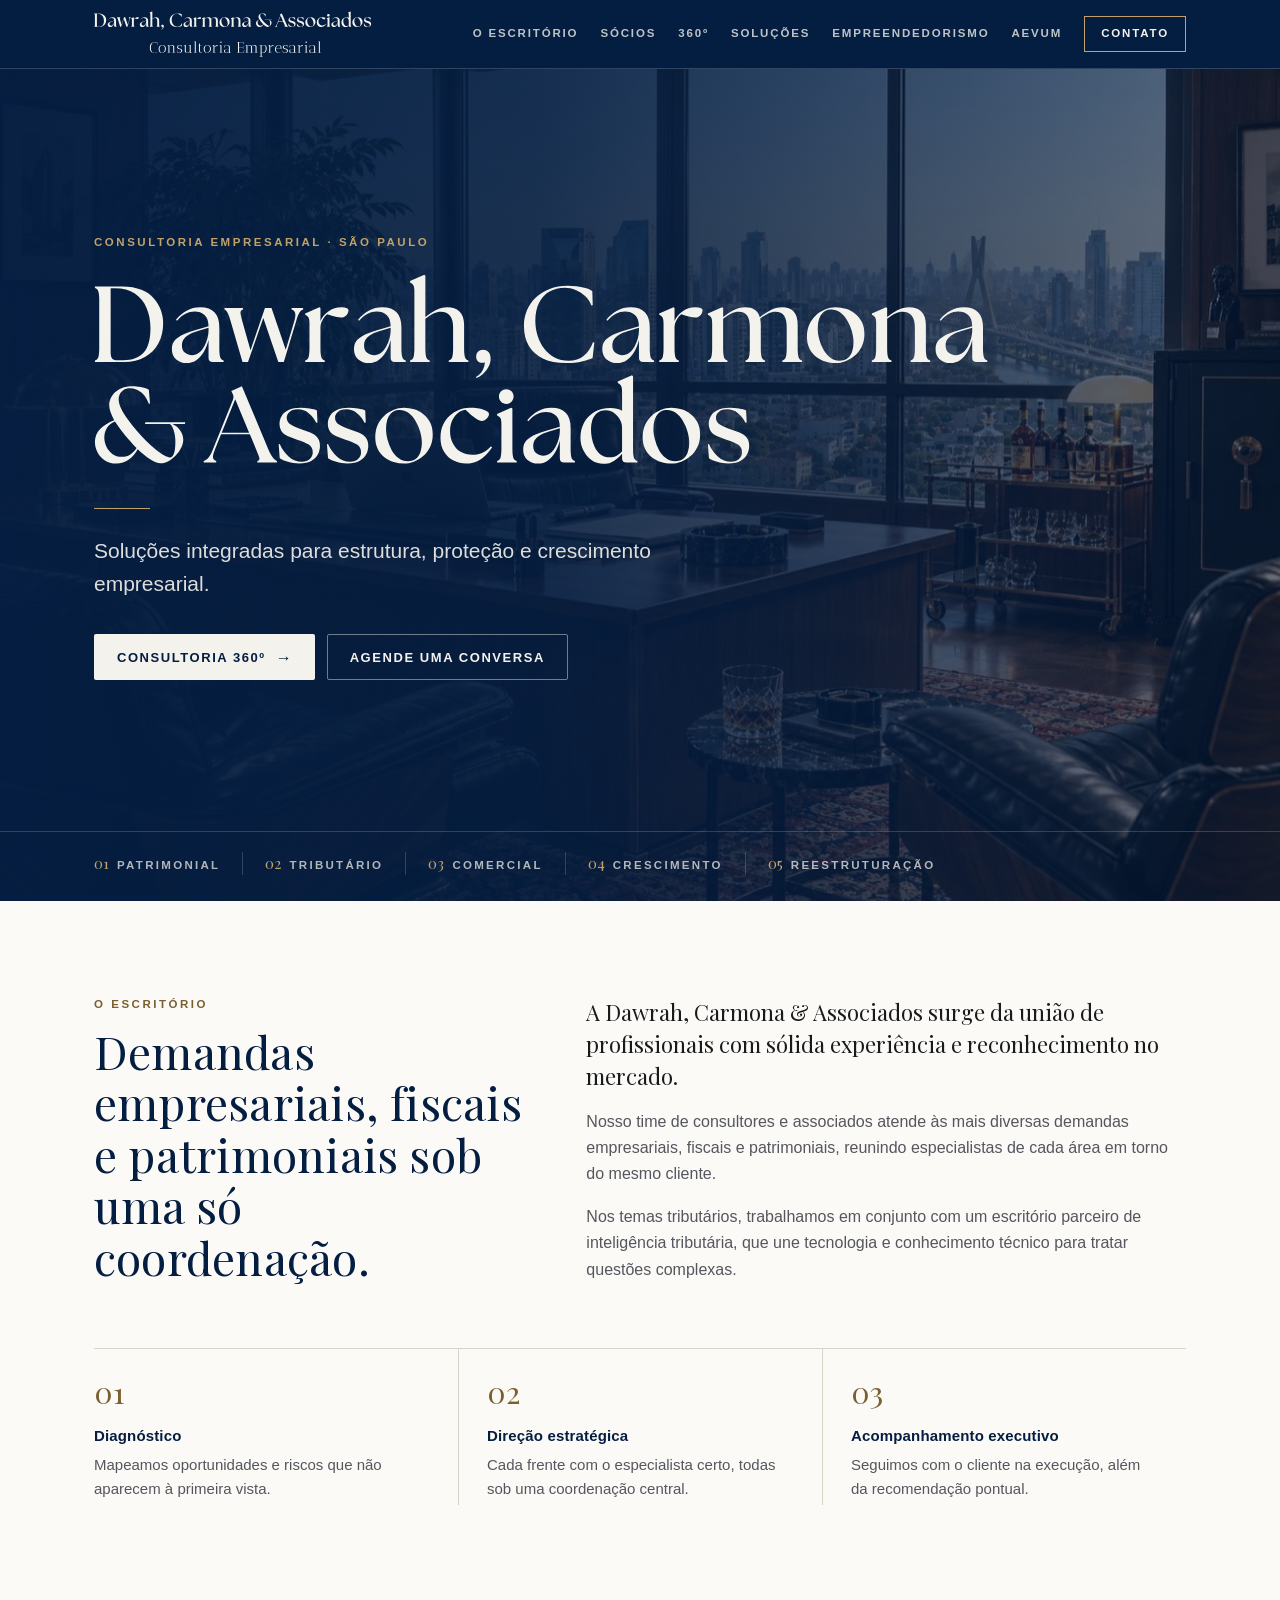
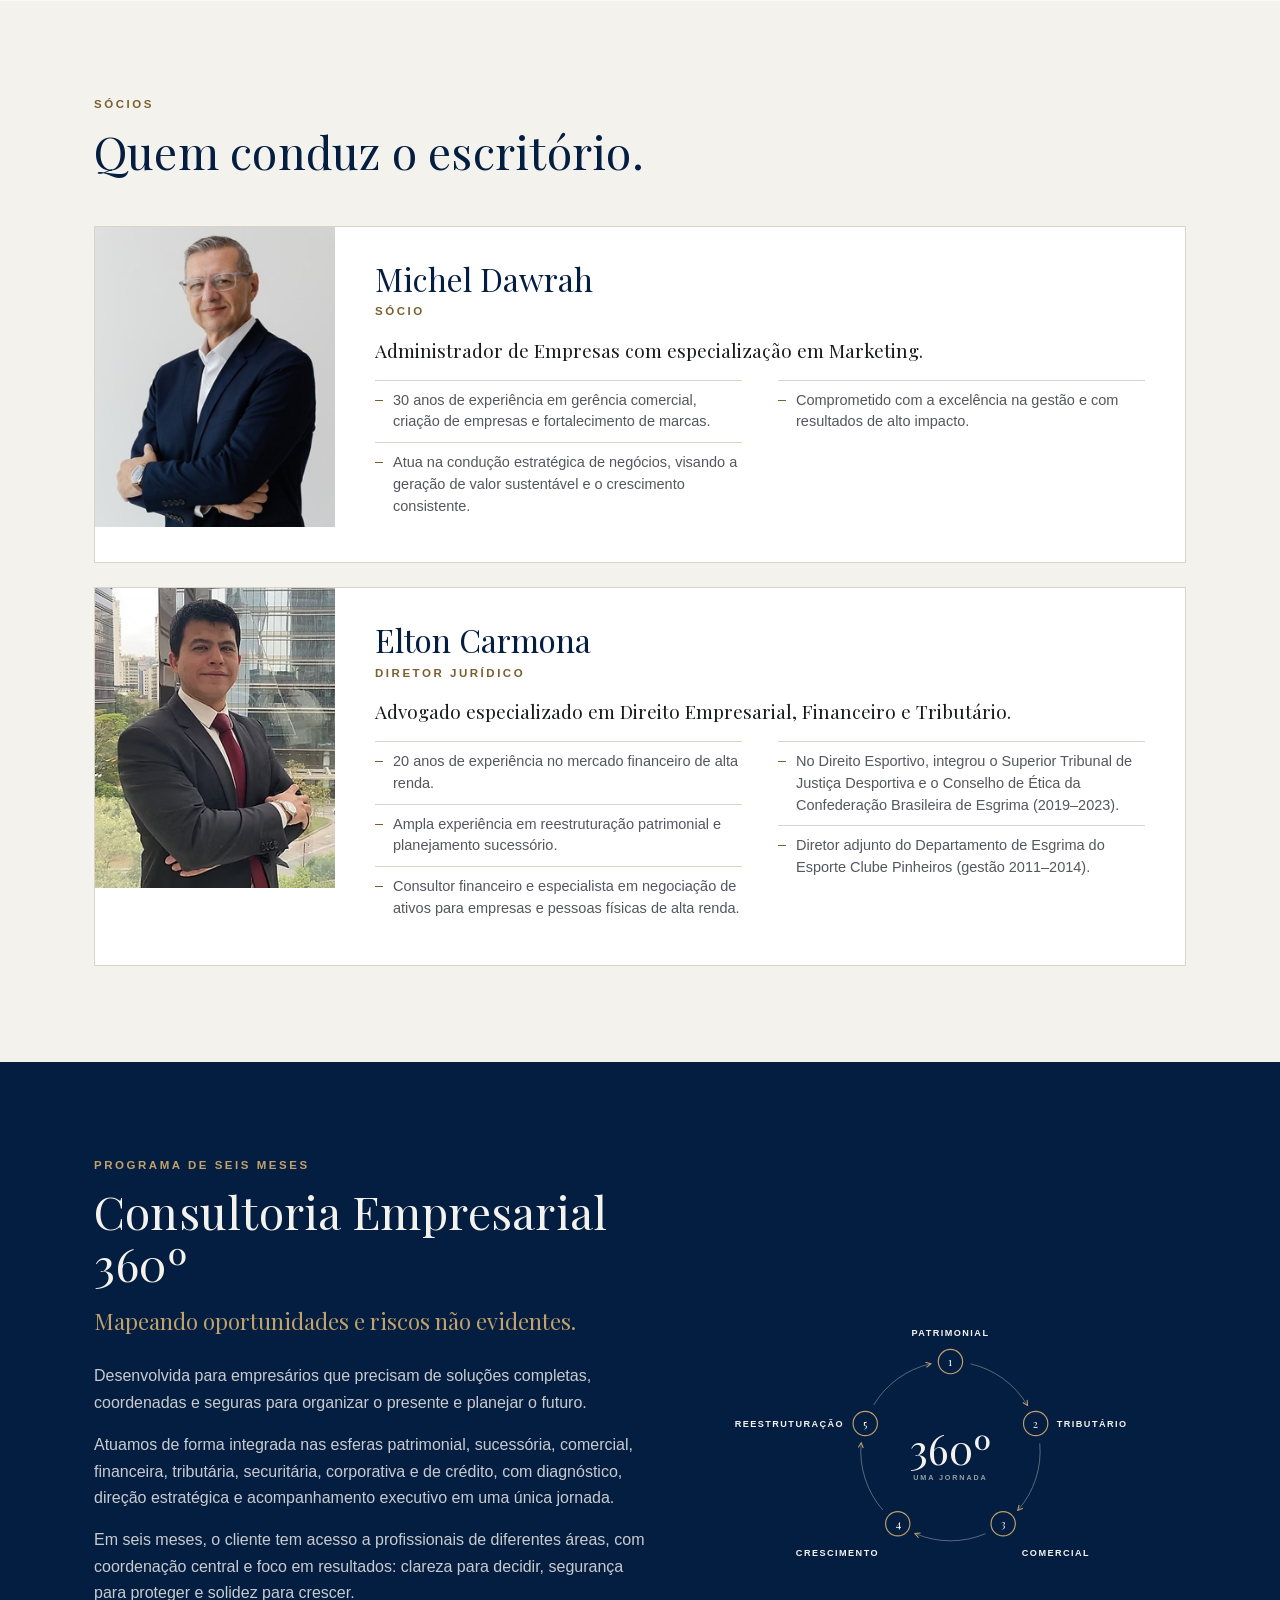
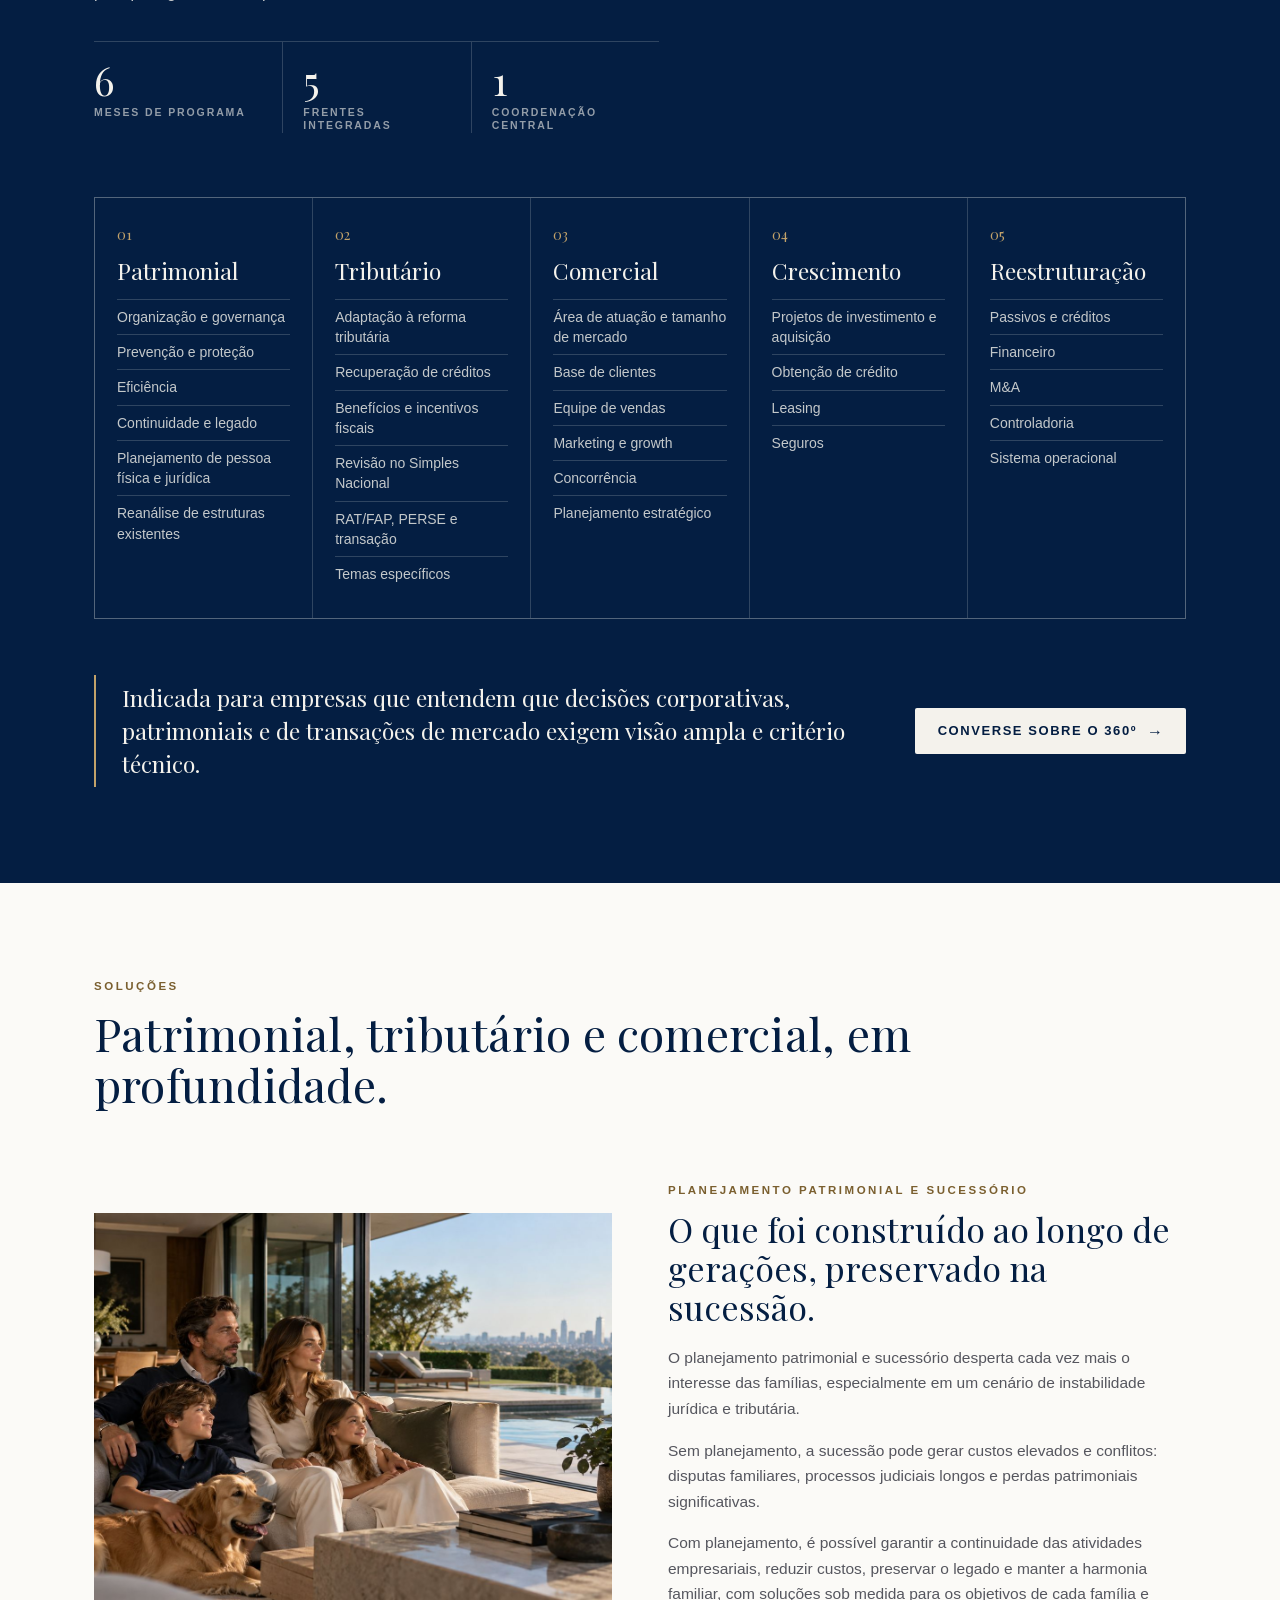
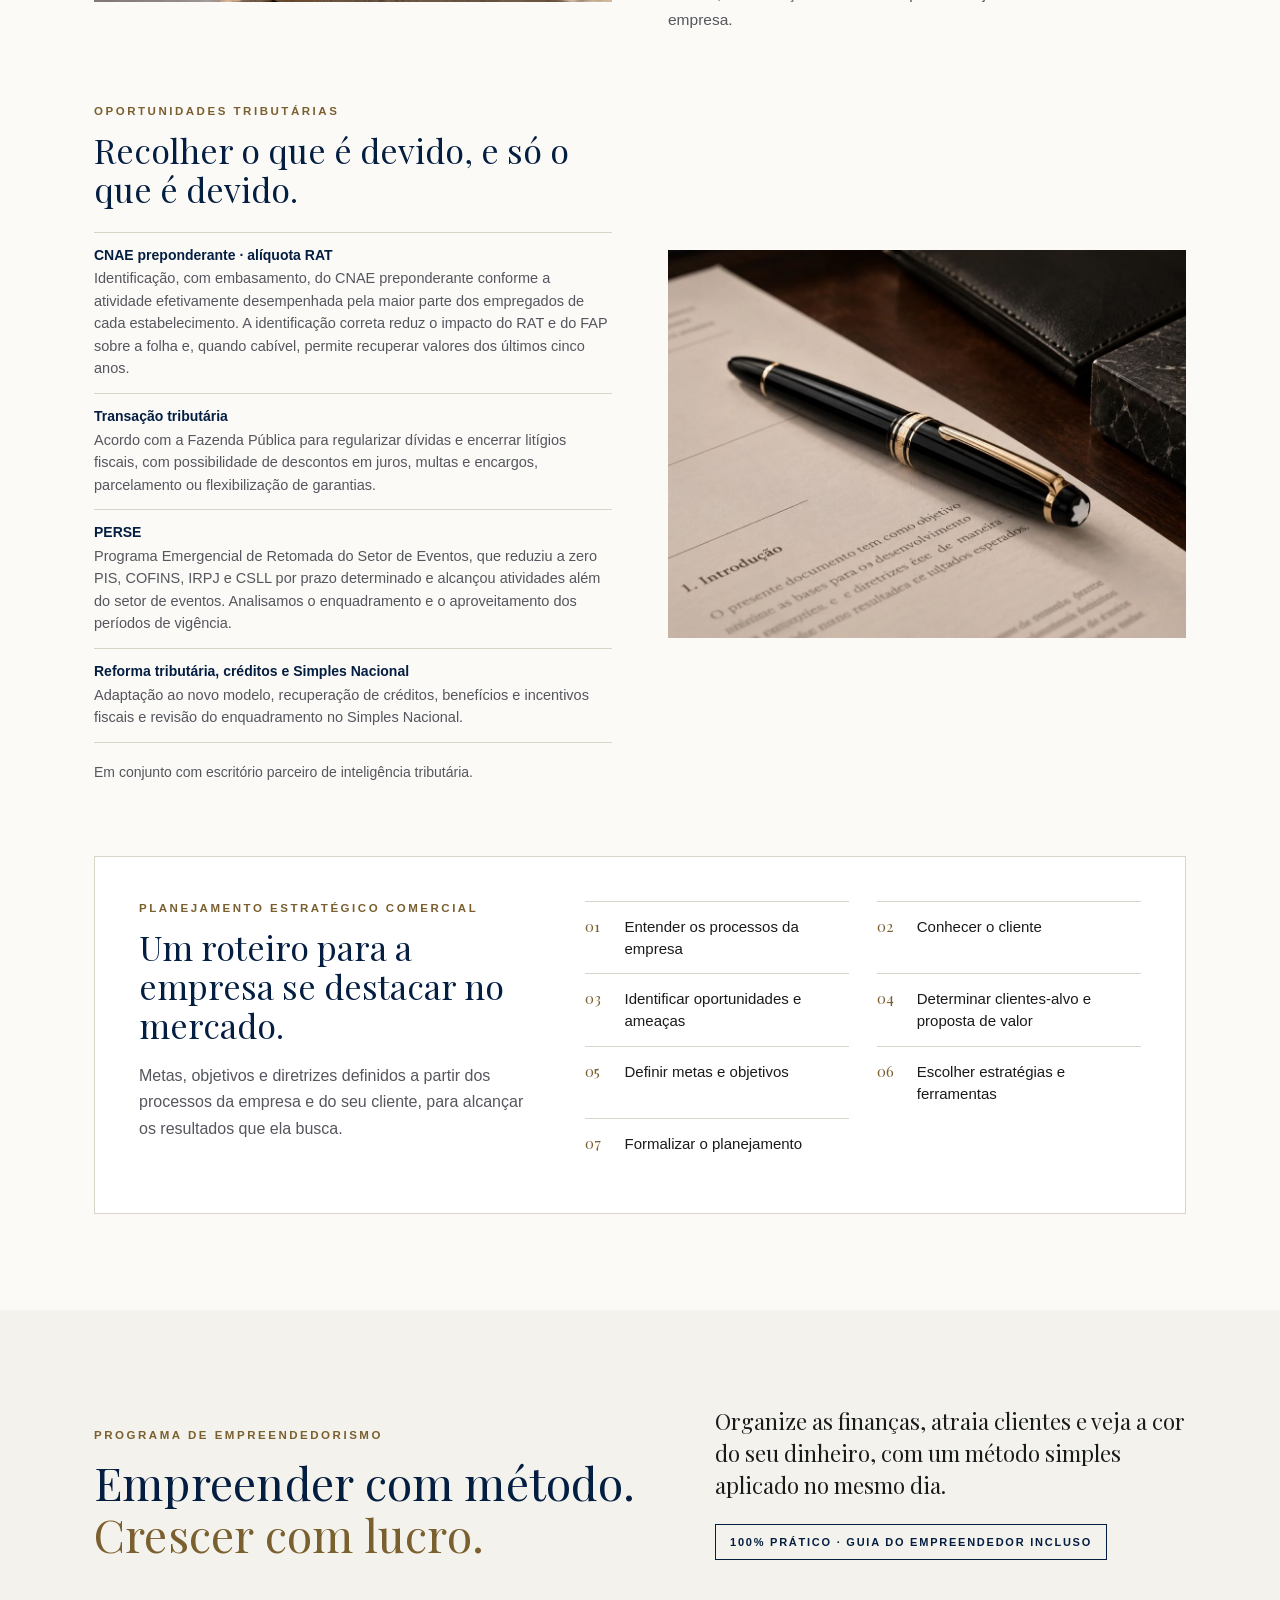
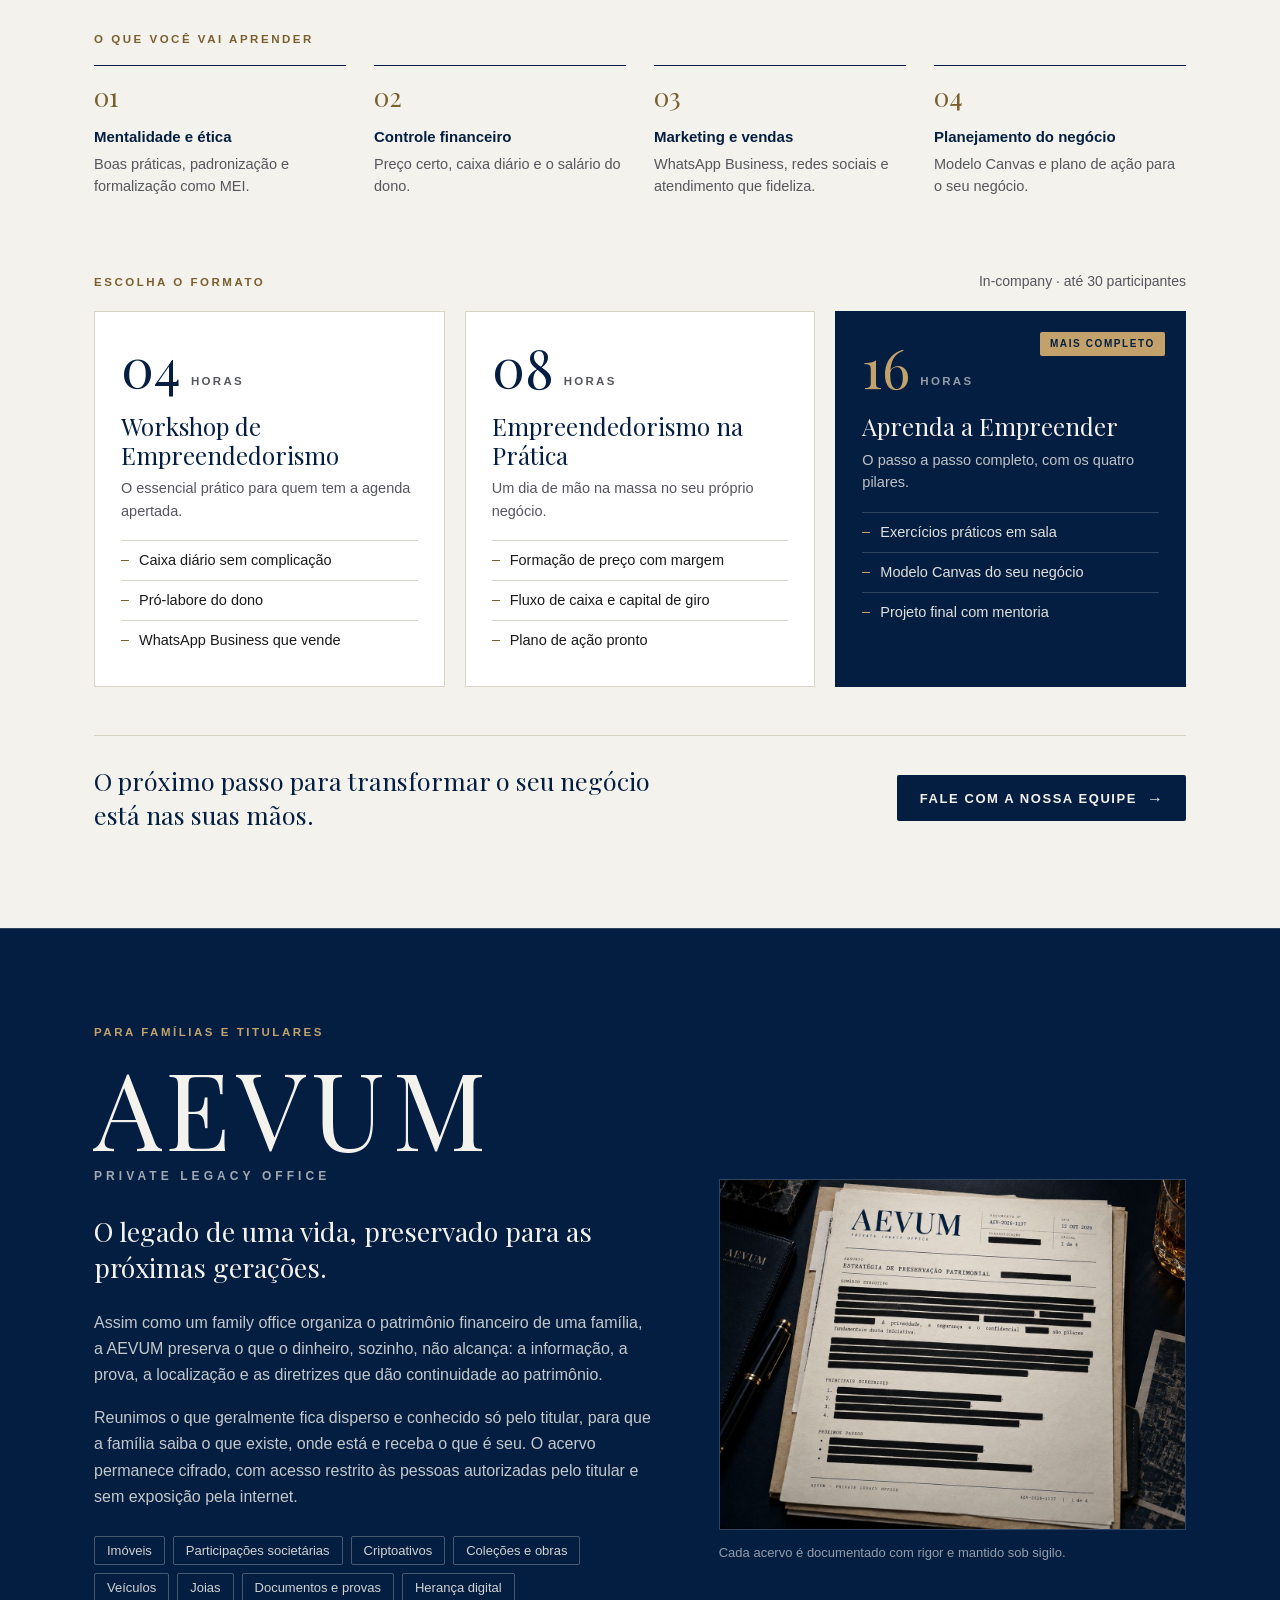
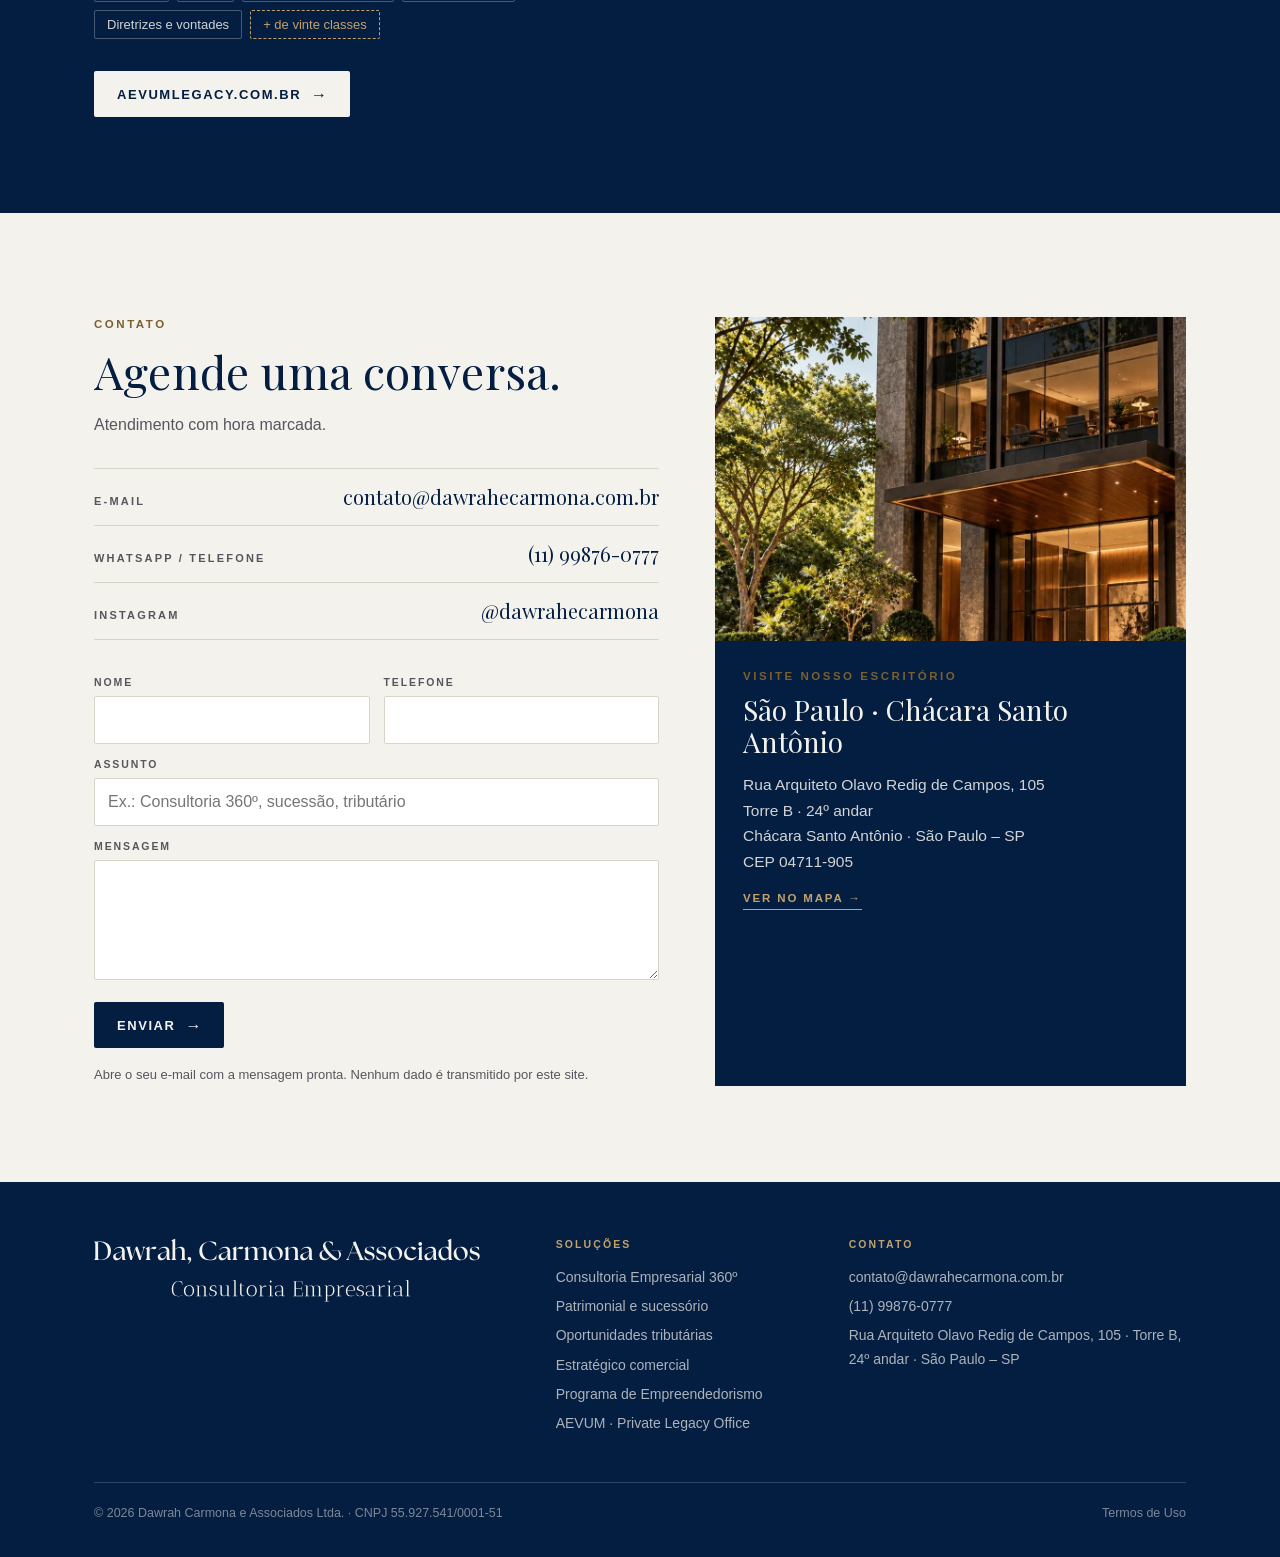
==== commit 0489d33c: "marca: logo oficial do escritório em The Seasons, em todo o material O logo de Dawrah, Carmona & Ass" ====
--- a/index.html
+++ b/index.html
@@ -296,12 +296,24 @@
 footer a{text-decoration:none}
 footer a:hover{color:#fff}
 .foot-base{margin-top:44px;padding-top:20px;border-top:1px solid var(--navy-line);display:flex;justify-content:space-between;gap:16px;flex-wrap:wrap;font-size:12.5px;color:rgba(244,242,236,.5)}
+
+/* assinatura do escritório: logo oficial em The Seasons (símbolos #dc-*) */
+.brand{display:block;color:var(--bone)}
+.brand .dc-logo{height:46px}
+@media (max-width:400px){.brand .dc-logo{height:38px}}
+.hero h1 .dc-2l{width:min(100%,calc(clamp(44px,7.4vw,92px) * 9.72));height:auto}
+.foot-brand .dc-logo{width:min(100%,386px);height:auto}
 </style></head>
 <body>
+<!--assinatura-->
+<!-- gerado por marca/dawrahecarmona/logo/assinatura.py — não editar à mão -->
+<style>.dc-2l{display:block;aspect-ratio:489.334/115;width:auto;overflow:visible}.dc-logo{display:block;aspect-ratio:862.100/143;width:auto;overflow:visible}</style>
+<svg width="0" height="0" style="position:absolute" aria-hidden="true"><symbol id="dc-2l" viewBox="0 0 489.334 115"><g fill="currentColor"><g transform="translate(0.000 0)"><path transform="translate(-2.281 49.258)" d="M 2.78125 0 L 2.78125 -0.828125 C 3.757812 -1.140625 4.394531 -1.796875 4.6875 -2.796875 C 4.988281 -3.804688 5.140625 -5.375 5.140625 -7.5 L 5.140625 -33.8125 C 5.140625 -35.9375 4.988281 -37.5 4.6875 -38.5 C 4.394531 -39.507812 3.757812 -40.171875 2.78125 -40.484375 L 2.78125 -41.3125 L 17.53125 -41.3125 C 21.78125 -41.3125 25.347656 -40.703125 28.234375 -39.484375 C 31.128906 -38.265625 33.441406 -36.660156 35.171875 -34.671875 C 36.898438 -32.679688 38.15625 -30.523438 38.9375 -28.203125 C 39.726562 -25.890625 40.125 -23.648438 40.125 -21.484375 C 40.164062 -17.234375 39.3125 -13.492188 37.5625 -10.265625 C 35.8125 -7.035156 33.332031 -4.515625 30.125 -2.703125 C 26.914062 -0.898438 23.148438 0 18.828125 0 Z M 11.390625 -5.25 C 11.390625 -3.875 11.625 -2.8125 12.09375 -2.0625 C 12.570312 -1.3125 13.613281 -0.9375 15.21875 -0.9375 L 18.40625 -0.9375 C 23.164062 -0.9375 26.816406 -2.300781 29.359375 -5.03125 C 31.898438 -7.769531 33.171875 -12.289062 33.171875 -18.59375 C 33.171875 -22.644531 32.460938 -26.3125 31.046875 -29.59375 C 29.628906 -32.882812 27.492188 -35.5 24.640625 -37.4375 C 21.785156 -39.382812 18.15625 -40.359375 13.75 -40.359375 L 11.390625 -40.359375 Z M 11.390625 -5.25"/><path transform="translate(40.848 49.258)" d="M 24.203125 0 C 22.617188 0 21.828125 -0.785156 21.828125 -2.359375 L 21.828125 -12.09375 C 21.285156 -9.8125 20.460938 -7.707031 19.359375 -5.78125 C 18.253906 -3.851562 16.894531 -2.304688 15.28125 -1.140625 C 13.664062 0.0117188 11.835938 0.59375 9.796875 0.59375 C 7.628906 0.59375 5.75 -0.0703125 4.15625 -1.40625 C 2.5625 -2.75 1.765625 -4.660156 1.765625 -7.140625 C 1.765625 -9.179688 2.382812 -10.84375 3.625 -12.125 C 4.863281 -13.40625 6.503906 -14.476562 8.546875 -15.34375 C 10.597656 -16.207031 12.84375 -16.972656 15.28125 -17.640625 L 21.828125 -19.53125 C 21.796875 -22.445312 21.0625 -24.523438 19.625 -25.765625 C 18.1875 -27.003906 16.363281 -27.625 14.15625 -27.625 C 12.507812 -27.625 10.878906 -27.238281 9.265625 -26.46875 C 7.648438 -25.695312 6.097656 -24.410156 4.609375 -22.609375 L 4.015625 -23.140625 C 5.660156 -25.179688 7.601562 -26.820312 9.84375 -28.0625 C 12.09375 -29.300781 14.554688 -29.921875 17.234375 -29.921875 C 20.816406 -29.921875 23.460938 -28.984375 25.171875 -27.109375 C 26.878906 -25.242188 27.734375 -22.503906 27.734375 -18.890625 L 27.734375 -7.5 C 27.734375 -5.375 27.878906 -3.804688 28.171875 -2.796875 C 28.472656 -1.796875 29.113281 -1.140625 30.09375 -0.828125 L 30.09375 0 Z M 7.265625 -9.203125 C 7.265625 -7.273438 7.84375 -5.878906 9 -5.015625 C 10.15625 -4.148438 11.40625 -3.71875 12.75 -3.71875 C 14.207031 -3.71875 15.492188 -4.160156 16.609375 -5.046875 C 17.734375 -5.929688 18.675781 -7.070312 19.4375 -8.46875 C 20.207031 -9.863281 20.796875 -11.328125 21.203125 -12.859375 C 21.617188 -14.398438 21.828125 -15.835938 21.828125 -17.171875 L 21.828125 -18.703125 L 15.515625 -16.875 C 14.804688 -16.675781 13.988281 -16.390625 13.0625 -16.015625 C 12.144531 -15.648438 11.242188 -15.171875 10.359375 -14.578125 C 9.472656 -13.984375 8.734375 -13.242188 8.140625 -12.359375 C 7.554688 -11.472656 7.265625 -10.421875 7.265625 -9.203125 Z M 7.265625 -9.203125"/><path transform="translate(72.118 49.258)" d="M 2.65625 -22.3125 C 2.0625 -24.351562 1.519531 -25.851562 1.03125 -26.8125 C 0.539062 -27.78125 -0.0351562 -28.40625 -0.703125 -28.6875 L -0.703125 -29.5 L 9.390625 -29.5 L 9.390625 -28.6875 C 8.398438 -28.363281 7.953125 -27.726562 8.046875 -26.78125 C 8.148438 -25.84375 8.476562 -24.351562 9.03125 -22.3125 L 13.515625 -6.484375 L 21.421875 -29.5 L 25.015625 -29.5 L 32.8125 -6.734375 L 37.46875 -22.3125 C 38.0625 -24.351562 38.21875 -25.863281 37.9375 -26.84375 C 37.664062 -27.832031 37.019531 -28.445312 36 -28.6875 L 36 -29.5 L 42.3125 -29.5 L 42.3125 -28.6875 C 41.445312 -28.40625 40.738281 -27.78125 40.1875 -26.8125 C 39.632812 -25.851562 39.066406 -24.351562 38.484375 -22.3125 L 31.75 0 L 28.734375 0 L 20.53125 -24.140625 L 12.15625 0 L 9.140625 0 Z M 2.65625 -22.3125"/><path transform="translate(113.889 49.258)" d="M 1.65625 0 L 1.65625 -0.828125 C 2.632812 -1.140625 3.269531 -1.796875 3.5625 -2.796875 C 3.863281 -3.804688 4.015625 -5.375 4.015625 -7.5 L 4.015625 -21.0625 C 4.015625 -22.800781 3.804688 -23.941406 3.390625 -24.484375 C 2.984375 -25.035156 2.40625 -25.472656 1.65625 -25.796875 L 1.65625 -26.609375 L 9.4375 -30.03125 L 10.03125 -29.5625 L 10.03125 -22.421875 C 10.9375 -24.546875 12.375 -26.28125 14.34375 -27.625 C 15.445312 -28.40625 16.578125 -28.984375 17.734375 -29.359375 C 18.890625 -29.734375 20.175781 -29.921875 21.59375 -29.921875 C 22.625 -29.921875 23.507812 -29.78125 24.25 -29.5 C 25 -29.226562 25.375 -28.78125 25.375 -28.15625 C 25.375 -27.71875 25.222656 -27.191406 24.921875 -26.578125 C 24.628906 -25.972656 24.1875 -25.441406 23.59375 -24.984375 C 23.007812 -24.535156 22.265625 -24.3125 21.359375 -24.3125 C 20.535156 -24.3125 19.523438 -24.457031 18.328125 -24.75 C 17.128906 -25.050781 15.582031 -25.492188 13.6875 -26.078125 C 12.9375 -25.453125 12.160156 -24.53125 11.359375 -23.3125 C 10.554688 -22.09375 10.113281 -20.734375 10.03125 -19.234375 L 10.03125 -7.5 C 10.03125 -5.375 10.175781 -3.804688 10.46875 -2.796875 C 10.769531 -1.796875 11.410156 -1.140625 12.390625 -0.828125 L 12.390625 0 Z M 1.65625 0"/><path transform="translate(140.498 49.258)" d="M 24.203125 0 C 22.617188 0 21.828125 -0.785156 21.828125 -2.359375 L 21.828125 -12.09375 C 21.285156 -9.8125 20.460938 -7.707031 19.359375 -5.78125 C 18.253906 -3.851562 16.894531 -2.304688 15.28125 -1.140625 C 13.664062 0.0117188 11.835938 0.59375 9.796875 0.59375 C 7.628906 0.59375 5.75 -0.0703125 4.15625 -1.40625 C 2.5625 -2.75 1.765625 -4.660156 1.765625 -7.140625 C 1.765625 -9.179688 2.382812 -10.84375 3.625 -12.125 C 4.863281 -13.40625 6.503906 -14.476562 8.546875 -15.34375 C 10.597656 -16.207031 12.84375 -16.972656 15.28125 -17.640625 L 21.828125 -19.53125 C 21.796875 -22.445312 21.0625 -24.523438 19.625 -25.765625 C 18.1875 -27.003906 16.363281 -27.625 14.15625 -27.625 C 12.507812 -27.625 10.878906 -27.238281 9.265625 -26.46875 C 7.648438 -25.695312 6.097656 -24.410156 4.609375 -22.609375 L 4.015625 -23.140625 C 5.660156 -25.179688 7.601562 -26.820312 9.84375 -28.0625 C 12.09375 -29.300781 14.554688 -29.921875 17.234375 -29.921875 C 20.816406 -29.921875 23.460938 -28.984375 25.171875 -27.109375 C 26.878906 -25.242188 27.734375 -22.503906 27.734375 -18.890625 L 27.734375 -7.5 C 27.734375 -5.375 27.878906 -3.804688 28.171875 -2.796875 C 28.472656 -1.796875 29.113281 -1.140625 30.09375 -0.828125 L 30.09375 0 Z M 7.265625 -9.203125 C 7.265625 -7.273438 7.84375 -5.878906 9 -5.015625 C 10.15625 -4.148438 11.40625 -3.71875 12.75 -3.71875 C 14.207031 -3.71875 15.492188 -4.160156 16.609375 -5.046875 C 17.734375 -5.929688 18.675781 -7.070312 19.4375 -8.46875 C 20.207031 -9.863281 20.796875 -11.328125 21.203125 -12.859375 C 21.617188 -14.398438 21.828125 -15.835938 21.828125 -17.171875 L 21.828125 -18.703125 L 15.515625 -16.875 C 14.804688 -16.675781 13.988281 -16.390625 13.0625 -16.015625 C 12.144531 -15.648438 11.242188 -15.171875 10.359375 -14.578125 C 9.472656 -13.984375 8.734375 -13.242188 8.140625 -12.359375 C 7.554688 -11.472656 7.265625 -10.421875 7.265625 -9.203125 Z M 7.265625 -9.203125"/><path transform="translate(171.768 49.258)" d="M 1.1875 0 L 1.1875 -0.828125 C 2.164062 -1.140625 2.800781 -1.796875 3.09375 -2.796875 C 3.394531 -3.804688 3.546875 -5.375 3.546875 -7.5 L 3.546875 -38.765625 C 3.546875 -40.503906 3.335938 -41.644531 2.921875 -42.1875 C 2.503906 -42.738281 1.925781 -43.175781 1.1875 -43.5 L 1.1875 -44.328125 L 8.96875 -47.75 L 9.5625 -47.265625 L 9.5625 -24.609375 C 11.175781 -25.941406 13.023438 -27.160156 15.109375 -28.265625 C 17.191406 -29.367188 19.375 -29.921875 21.65625 -29.921875 C 24.375 -29.921875 26.566406 -29.160156 28.234375 -27.640625 C 29.910156 -26.128906 30.75 -23.644531 30.75 -20.1875 L 30.75 -7.5 C 30.75 -5.375 30.894531 -3.804688 31.1875 -2.796875 C 31.476562 -1.796875 32.117188 -1.140625 33.109375 -0.828125 L 33.109375 0 L 22.359375 0 L 22.359375 -0.828125 C 23.347656 -1.140625 23.988281 -1.796875 24.28125 -2.796875 C 24.582031 -3.804688 24.734375 -5.375 24.734375 -7.5 L 24.734375 -19.125 C 24.734375 -21.800781 24.171875 -23.875 23.046875 -25.34375 C 21.921875 -26.820312 20.257812 -27.5625 18.0625 -27.5625 C 16.6875 -27.5625 15.328125 -27.222656 13.984375 -26.546875 C 12.648438 -25.878906 11.175781 -24.898438 9.5625 -23.609375 L 9.5625 -7.5 C 9.5625 -5.375 9.707031 -3.804688 10 -2.796875 C 10.300781 -1.796875 10.941406 -1.140625 11.921875 -0.828125 L 11.921875 0 Z M 1.1875 0"/><path transform="translate(206.046 49.258)" d="M 2.953125 8.140625 C 4.484375 7.390625 5.648438 6.265625 6.453125 4.765625 C 7.265625 3.273438 7.726562 1.765625 7.84375 0.234375 C 7.613281 0.273438 7.378906 0.320312 7.140625 0.375 C 6.898438 0.4375 6.644531 0.46875 6.375 0.46875 C 5.425781 0.46875 4.632812 0.152344 4 -0.46875 C 3.375 -1.101562 3.0625 -1.890625 3.0625 -2.828125 C 3.0625 -3.972656 3.394531 -4.910156 4.0625 -5.640625 C 4.738281 -6.367188 5.628906 -6.734375 6.734375 -6.734375 C 7.984375 -6.734375 9.003906 -6.335938 9.796875 -5.546875 C 10.585938 -4.753906 10.984375 -3.492188 10.984375 -1.765625 C 10.984375 -0.191406 10.578125 1.316406 9.765625 2.765625 C 8.960938 4.222656 7.96875 5.472656 6.78125 6.515625 C 5.601562 7.554688 4.425781 8.296875 3.25 8.734375 Z M 2.953125 8.140625"/><path transform="translate(232.065 49.258)" d="M 25.96875 0.59375 C 21.28125 0.59375 17.222656 -0.203125 13.796875 -1.796875 C 10.378906 -3.390625 7.753906 -5.710938 5.921875 -8.765625 C 4.097656 -11.816406 3.1875 -15.546875 3.1875 -19.953125 C 3.1875 -22.941406 3.742188 -25.742188 4.859375 -28.359375 C 5.984375 -30.972656 7.597656 -33.28125 9.703125 -35.28125 C 11.804688 -37.289062 14.320312 -38.863281 17.25 -40 C 20.1875 -41.144531 23.46875 -41.71875 27.09375 -41.71875 C 28.539062 -41.71875 30.117188 -41.617188 31.828125 -41.421875 C 33.546875 -41.234375 35.179688 -40.929688 36.734375 -40.515625 C 38.285156 -40.097656 39.578125 -39.535156 40.609375 -38.828125 L 40.84375 -31.046875 L 40.125 -30.859375 C 39.34375 -32.910156 38.179688 -34.648438 36.640625 -36.078125 C 35.109375 -37.515625 33.390625 -38.628906 31.484375 -39.421875 C 29.578125 -40.210938 27.597656 -40.609375 25.546875 -40.609375 C 22.398438 -40.609375 19.617188 -39.914062 17.203125 -38.53125 C 14.785156 -37.15625 12.882812 -35.140625 11.5 -32.484375 C 10.125 -29.828125 9.4375 -26.535156 9.4375 -22.609375 C 9.4375 -19.773438 9.847656 -17.039062 10.671875 -14.40625 C 11.503906 -11.769531 12.695312 -9.414062 14.25 -7.34375 C 15.800781 -5.28125 17.707031 -3.648438 19.96875 -2.453125 C 22.238281 -1.253906 24.804688 -0.65625 27.671875 -0.65625 C 30.984375 -0.65625 33.757812 -1.578125 36 -3.421875 C 38.238281 -5.273438 39.890625 -7.734375 40.953125 -10.796875 L 41.71875 -10.6875 L 40.78125 -2.25 C 39.207031 -1.539062 37.25 -0.890625 34.90625 -0.296875 C 32.5625 0.292969 29.582031 0.59375 25.96875 0.59375 Z M 25.96875 0.59375"/><path transform="translate(276.374 49.258)" d="M 24.203125 0 C 22.617188 0 21.828125 -0.785156 21.828125 -2.359375 L 21.828125 -12.09375 C 21.285156 -9.8125 20.460938 -7.707031 19.359375 -5.78125 C 18.253906 -3.851562 16.894531 -2.304688 15.28125 -1.140625 C 13.664062 0.0117188 11.835938 0.59375 9.796875 0.59375 C 7.628906 0.59375 5.75 -0.0703125 4.15625 -1.40625 C 2.5625 -2.75 1.765625 -4.660156 1.765625 -7.140625 C 1.765625 -9.179688 2.382812 -10.84375 3.625 -12.125 C 4.863281 -13.40625 6.503906 -14.476562 8.546875 -15.34375 C 10.597656 -16.207031 12.84375 -16.972656 15.28125 -17.640625 L 21.828125 -19.53125 C 21.796875 -22.445312 21.0625 -24.523438 19.625 -25.765625 C 18.1875 -27.003906 16.363281 -27.625 14.15625 -27.625 C 12.507812 -27.625 10.878906 -27.238281 9.265625 -26.46875 C 7.648438 -25.695312 6.097656 -24.410156 4.609375 -22.609375 L 4.015625 -23.140625 C 5.660156 -25.179688 7.601562 -26.820312 9.84375 -28.0625 C 12.09375 -29.300781 14.554688 -29.921875 17.234375 -29.921875 C 20.816406 -29.921875 23.460938 -28.984375 25.171875 -27.109375 C 26.878906 -25.242188 27.734375 -22.503906 27.734375 -18.890625 L 27.734375 -7.5 C 27.734375 -5.375 27.878906 -3.804688 28.171875 -2.796875 C 28.472656 -1.796875 29.113281 -1.140625 30.09375 -0.828125 L 30.09375 0 Z M 7.265625 -9.203125 C 7.265625 -7.273438 7.84375 -5.878906 9 -5.015625 C 10.15625 -4.148438 11.40625 -3.71875 12.75 -3.71875 C 14.207031 -3.71875 15.492188 -4.160156 16.609375 -5.046875 C 17.734375 -5.929688 18.675781 -7.070312 19.4375 -8.46875 C 20.207031 -9.863281 20.796875 -11.328125 21.203125 -12.859375 C 21.617188 -14.398438 21.828125 -15.835938 21.828125 -17.171875 L 21.828125 -18.703125 L 15.515625 -16.875 C 14.804688 -16.675781 13.988281 -16.390625 13.0625 -16.015625 C 12.144531 -15.648438 11.242188 -15.171875 10.359375 -14.578125 C 9.472656 -13.984375 8.734375 -13.242188 8.140625 -12.359375 C 7.554688 -11.472656 7.265625 -10.421875 7.265625 -9.203125 Z M 7.265625 -9.203125"/><path transform="translate(307.643 49.258)" d="M 1.65625 0 L 1.65625 -0.828125 C 2.632812 -1.140625 3.269531 -1.796875 3.5625 -2.796875 C 3.863281 -3.804688 4.015625 -5.375 4.015625 -7.5 L 4.015625 -21.0625 C 4.015625 -22.800781 3.804688 -23.941406 3.390625 -24.484375 C 2.984375 -25.035156 2.40625 -25.472656 1.65625 -25.796875 L 1.65625 -26.609375 L 9.4375 -30.03125 L 10.03125 -29.5625 L 10.03125 -22.421875 C 10.9375 -24.546875 12.375 -26.28125 14.34375 -27.625 C 15.445312 -28.40625 16.578125 -28.984375 17.734375 -29.359375 C 18.890625 -29.734375 20.175781 -29.921875 21.59375 -29.921875 C 22.625 -29.921875 23.507812 -29.78125 24.25 -29.5 C 25 -29.226562 25.375 -28.78125 25.375 -28.15625 C 25.375 -27.71875 25.222656 -27.191406 24.921875 -26.578125 C 24.628906 -25.972656 24.1875 -25.441406 23.59375 -24.984375 C 23.007812 -24.535156 22.265625 -24.3125 21.359375 -24.3125 C 20.535156 -24.3125 19.523438 -24.457031 18.328125 -24.75 C 17.128906 -25.050781 15.582031 -25.492188 13.6875 -26.078125 C 12.9375 -25.453125 12.160156 -24.53125 11.359375 -23.3125 C 10.554688 -22.09375 10.113281 -20.734375 10.03125 -19.234375 L 10.03125 -7.5 C 10.03125 -5.375 10.175781 -3.804688 10.46875 -2.796875 C 10.769531 -1.796875 11.410156 -1.140625 12.390625 -0.828125 L 12.390625 0 Z M 1.65625 0"/><path transform="translate(334.252 49.258)" d="M 1.65625 0 L 1.65625 -0.828125 C 2.632812 -1.140625 3.269531 -1.796875 3.5625 -2.796875 C 3.863281 -3.804688 4.015625 -5.375 4.015625 -7.5 L 4.015625 -21.0625 C 4.015625 -22.800781 3.804688 -23.941406 3.390625 -24.484375 C 2.984375 -25.035156 2.40625 -25.472656 1.65625 -25.796875 L 1.65625 -26.609375 L 9.4375 -30.03125 L 10.03125 -29.5625 L 10.03125 -24.609375 C 11.644531 -25.941406 13.492188 -27.160156 15.578125 -28.265625 C 17.660156 -29.367188 19.84375 -29.921875 22.125 -29.921875 C 24.21875 -29.921875 25.929688 -29.5 27.265625 -28.65625 C 28.597656 -27.8125 29.539062 -26.441406 30.09375 -24.546875 C 31.707031 -25.890625 33.566406 -27.117188 35.671875 -28.234375 C 37.773438 -29.359375 39.988281 -29.921875 42.3125 -29.921875 C 45.03125 -29.921875 47.125 -29.160156 48.59375 -27.640625 C 50.070312 -26.128906 50.8125 -23.644531 50.8125 -20.1875 L 50.8125 -7.5 C 50.8125 -5.375 50.957031 -3.804688 51.25 -2.796875 C 51.550781 -1.796875 52.191406 -1.140625 53.171875 -0.828125 L 53.171875 0 L 42.4375 0 L 42.4375 -0.828125 C 43.414062 -1.140625 44.050781 -1.796875 44.34375 -2.796875 C 44.644531 -3.804688 44.796875 -5.375 44.796875 -7.5 L 44.796875 -19.125 C 44.796875 -21.800781 44.332031 -23.875 43.40625 -25.34375 C 42.476562 -26.820312 40.914062 -27.5625 38.71875 -27.5625 C 37.34375 -27.5625 35.984375 -27.234375 34.640625 -26.578125 C 33.304688 -25.929688 31.851562 -24.976562 30.28125 -23.71875 C 30.507812 -22.65625 30.625 -21.476562 30.625 -20.1875 L 30.625 -7.5 C 30.625 -5.375 30.769531 -3.804688 31.0625 -2.796875 C 31.363281 -1.796875 32.003906 -1.140625 32.984375 -0.828125 L 32.984375 0 L 22.25 0 L 22.25 -0.828125 C 23.226562 -1.140625 23.863281 -1.796875 24.15625 -2.796875 C 24.457031 -3.804688 24.609375 -5.375 24.609375 -7.5 L 24.609375 -19.125 C 24.609375 -21.800781 24.144531 -23.875 23.21875 -25.34375 C 22.289062 -26.820312 20.726562 -27.5625 18.53125 -27.5625 C 17.15625 -27.5625 15.796875 -27.222656 14.453125 -26.546875 C 13.117188 -25.878906 11.644531 -24.898438 10.03125 -23.609375 L 10.03125 -7.5 C 10.03125 -5.375 10.175781 -3.804688 10.46875 -2.796875 C 10.769531 -1.796875 11.410156 -1.140625 12.390625 -0.828125 L 12.390625 0 Z M 1.65625 0"/><path transform="translate(388.296 49.258)" d="M 17.59375 0.59375 C 15.65625 0.59375 13.753906 0.304688 11.890625 -0.265625 C 10.023438 -0.835938 8.332031 -1.722656 6.8125 -2.921875 C 5.300781 -4.117188 4.09375 -5.628906 3.1875 -7.453125 C 2.28125 -9.285156 1.828125 -11.460938 1.828125 -13.984375 C 1.828125 -16.390625 2.257812 -18.5625 3.125 -20.5 C 3.988281 -22.445312 5.164062 -24.117188 6.65625 -25.515625 C 8.15625 -26.921875 9.847656 -28.003906 11.734375 -28.765625 C 13.628906 -29.535156 15.582031 -29.921875 17.59375 -29.921875 C 19.4375 -29.921875 21.269531 -29.644531 23.09375 -29.09375 C 24.925781 -28.539062 26.617188 -27.664062 28.171875 -26.46875 C 29.734375 -25.269531 30.972656 -23.742188 31.890625 -21.890625 C 32.816406 -20.046875 33.28125 -17.820312 33.28125 -15.21875 C 33.28125 -12.707031 32.796875 -10.46875 31.828125 -8.5 C 30.867188 -6.53125 29.613281 -4.875 28.0625 -3.53125 C 26.507812 -2.195312 24.804688 -1.175781 22.953125 -0.46875 C 21.109375 0.238281 19.320312 0.59375 17.59375 0.59375 Z M 7.734375 -18.40625 C 7.734375 -16.675781 7.988281 -14.785156 8.5 -12.734375 C 9.007812 -10.691406 9.765625 -8.753906 10.765625 -6.921875 C 11.773438 -5.097656 13.023438 -3.601562 14.515625 -2.4375 C 16.015625 -1.28125 17.726562 -0.703125 19.65625 -0.703125 C 21.582031 -0.703125 23.101562 -1.191406 24.21875 -2.171875 C 25.34375 -3.160156 26.140625 -4.421875 26.609375 -5.953125 C 27.085938 -7.492188 27.328125 -9.085938 27.328125 -10.734375 C 27.328125 -12.628906 27.019531 -14.644531 26.40625 -16.78125 C 25.800781 -18.925781 24.9375 -20.941406 23.8125 -22.828125 C 22.6875 -24.722656 21.335938 -26.226562 19.765625 -27.34375 C 18.191406 -28.46875 16.460938 -28.929688 14.578125 -28.734375 C 12.890625 -28.578125 11.539062 -28 10.53125 -27 C 9.53125 -26 8.8125 -24.738281 8.375 -23.21875 C 7.945312 -21.707031 7.734375 -20.101562 7.734375 -18.40625 Z M 7.734375 -18.40625"/><path transform="translate(423.990 49.258)" d="M 1.65625 0 L 1.65625 -0.828125 C 2.632812 -1.140625 3.269531 -1.796875 3.5625 -2.796875 C 3.863281 -3.804688 4.015625 -5.375 4.015625 -7.5 L 4.015625 -21.0625 C 4.015625 -22.800781 3.804688 -23.941406 3.390625 -24.484375 C 2.984375 -25.035156 2.40625 -25.472656 1.65625 -25.796875 L 1.65625 -26.609375 L 9.4375 -30.03125 L 10.03125 -29.5625 L 10.03125 -24.609375 C 11.644531 -25.941406 13.492188 -27.160156 15.578125 -28.265625 C 17.660156 -29.367188 19.84375 -29.921875 22.125 -29.921875 C 24.84375 -29.921875 27.035156 -29.160156 28.703125 -27.640625 C 30.378906 -26.128906 31.21875 -23.644531 31.21875 -20.1875 L 31.21875 -7.5 C 31.21875 -5.375 31.363281 -3.804688 31.65625 -2.796875 C 31.957031 -1.796875 32.597656 -1.140625 33.578125 -0.828125 L 33.578125 0 L 22.84375 0 L 22.84375 -0.828125 C 23.820312 -1.140625 24.457031 -1.796875 24.75 -2.796875 C 25.050781 -3.804688 25.203125 -5.375 25.203125 -7.5 L 25.203125 -19.125 C 25.203125 -21.800781 24.640625 -23.875 23.515625 -25.34375 C 22.390625 -26.820312 20.726562 -27.5625 18.53125 -27.5625 C 17.15625 -27.5625 15.796875 -27.222656 14.453125 -26.546875 C 13.117188 -25.878906 11.644531 -24.898438 10.03125 -23.609375 L 10.03125 -7.5 C 10.03125 -5.375 10.175781 -3.804688 10.46875 -2.796875 C 10.769531 -1.796875 11.410156 -1.140625 12.390625 -0.828125 L 12.390625 0 Z M 1.65625 0"/><path transform="translate(458.741 49.258)" d="M 24.203125 0 C 22.617188 0 21.828125 -0.785156 21.828125 -2.359375 L 21.828125 -12.09375 C 21.285156 -9.8125 20.460938 -7.707031 19.359375 -5.78125 C 18.253906 -3.851562 16.894531 -2.304688 15.28125 -1.140625 C 13.664062 0.0117188 11.835938 0.59375 9.796875 0.59375 C 7.628906 0.59375 5.75 -0.0703125 4.15625 -1.40625 C 2.5625 -2.75 1.765625 -4.660156 1.765625 -7.140625 C 1.765625 -9.179688 2.382812 -10.84375 3.625 -12.125 C 4.863281 -13.40625 6.503906 -14.476562 8.546875 -15.34375 C 10.597656 -16.207031 12.84375 -16.972656 15.28125 -17.640625 L 21.828125 -19.53125 C 21.796875 -22.445312 21.0625 -24.523438 19.625 -25.765625 C 18.1875 -27.003906 16.363281 -27.625 14.15625 -27.625 C 12.507812 -27.625 10.878906 -27.238281 9.265625 -26.46875 C 7.648438 -25.695312 6.097656 -24.410156 4.609375 -22.609375 L 4.015625 -23.140625 C 5.660156 -25.179688 7.601562 -26.820312 9.84375 -28.0625 C 12.09375 -29.300781 14.554688 -29.921875 17.234375 -29.921875 C 20.816406 -29.921875 23.460938 -28.984375 25.171875 -27.109375 C 26.878906 -25.242188 27.734375 -22.503906 27.734375 -18.890625 L 27.734375 -7.5 C 27.734375 -5.375 27.878906 -3.804688 28.171875 -2.796875 C 28.472656 -1.796875 29.113281 -1.140625 30.09375 -0.828125 L 30.09375 0 Z M 7.265625 -9.203125 C 7.265625 -7.273438 7.84375 -5.878906 9 -5.015625 C 10.15625 -4.148438 11.40625 -3.71875 12.75 -3.71875 C 14.207031 -3.71875 15.492188 -4.160156 16.609375 -5.046875 C 17.734375 -5.929688 18.675781 -7.070312 19.4375 -8.46875 C 20.207031 -9.863281 20.796875 -11.328125 21.203125 -12.859375 C 21.617188 -14.398438 21.828125 -15.835938 21.828125 -17.171875 L 21.828125 -18.703125 L 15.515625 -16.875 C 14.804688 -16.675781 13.988281 -16.390625 13.0625 -16.015625 C 12.144531 -15.648438 11.242188 -15.171875 10.359375 -14.578125 C 9.472656 -13.984375 8.734375 -13.242188 8.140625 -12.359375 C 7.554688 -11.472656 7.265625 -10.421875 7.265625 -9.203125 Z M 7.265625 -9.203125"/></g><g transform="translate(0.000 55)"><path transform="translate(-1.266 49.258)" d="M 37.65625 0.40625 C 36.082031 0.40625 34.191406 -0.304688 31.984375 -1.734375 C 29.785156 -3.171875 27.523438 -5.015625 25.203125 -7.265625 C 23.941406 -4.984375 22.316406 -3.101562 20.328125 -1.625 C 18.335938 -0.144531 16.066406 0.59375 13.515625 0.59375 C 10.953125 0.59375 8.796875 -0.015625 7.046875 -1.234375 C 5.296875 -2.453125 3.976562 -3.976562 3.09375 -5.8125 C 2.207031 -7.644531 1.765625 -9.445312 1.765625 -11.21875 C 1.765625 -13.96875 2.71875 -16.34375 4.625 -18.34375 C 6.539062 -20.351562 9.109375 -21.96875 12.328125 -23.1875 C 11.460938 -24.6875 10.785156 -26.15625 10.296875 -27.59375 C 9.804688 -29.03125 9.5625 -30.414062 9.5625 -31.75 C 9.5625 -32.65625 9.773438 -33.664062 10.203125 -34.78125 C 10.640625 -35.90625 11.347656 -37 12.328125 -38.0625 C 13.316406 -39.125 14.644531 -40 16.3125 -40.6875 C 17.988281 -41.375 20.085938 -41.71875 22.609375 -41.71875 C 23.742188 -41.71875 25.144531 -41.585938 26.8125 -41.328125 C 28.488281 -41.078125 29.976562 -40.578125 31.28125 -39.828125 L 31.921875 -32.34375 L 31.28125 -32.21875 C 30.257812 -34.65625 29.144531 -36.460938 27.9375 -37.640625 C 26.738281 -38.828125 25.554688 -39.617188 24.390625 -40.015625 C 23.234375 -40.410156 22.144531 -40.609375 21.125 -40.609375 C 19.507812 -40.609375 18.226562 -40.269531 17.28125 -39.59375 C 16.34375 -38.925781 15.6875 -38.140625 15.3125 -37.234375 C 14.9375 -36.328125 14.75 -35.519531 14.75 -34.8125 C 14.75 -33.238281 15.203125 -31.5 16.109375 -29.59375 C 17.015625 -27.6875 18.210938 -25.695312 19.703125 -23.625 C 21.203125 -21.5625 22.859375 -19.46875 24.671875 -17.34375 C 26.359375 -15.414062 28.085938 -13.578125 29.859375 -11.828125 C 31.628906 -10.078125 33.347656 -8.523438 35.015625 -7.171875 C 36.691406 -5.816406 38.207031 -4.742188 39.5625 -3.953125 C 40.925781 -3.171875 42.019531 -2.78125 42.84375 -2.78125 C 43.863281 -2.78125 44.609375 -3.535156 45.078125 -5.046875 C 45.554688 -6.554688 45.796875 -8.691406 45.796875 -11.453125 C 45.796875 -12.359375 45.71875 -13.359375 45.5625 -14.453125 C 45.40625 -15.554688 45.164062 -16.609375 44.84375 -17.609375 C 44.53125 -18.617188 44.164062 -19.445312 43.75 -20.09375 C 43.34375 -20.738281 42.882812 -21.0625 42.375 -21.0625 L 29.15625 -21.0625 L 29.390625 -22.015625 L 51.21875 -22.015625 L 50.984375 -21.0625 L 44.140625 -21.0625 C 45.867188 -20.320312 47.296875 -19.160156 48.421875 -17.578125 C 49.546875 -16.003906 50.109375 -14.273438 50.109375 -12.390625 C 50.109375 -11.128906 49.753906 -9.757812 49.046875 -8.28125 C 48.335938 -6.8125 47.390625 -5.414062 46.203125 -4.09375 C 45.023438 -2.78125 43.695312 -1.703125 42.21875 -0.859375 C 40.75 -0.015625 39.226562 0.40625 37.65625 0.40625 Z M 6.90625 -13.6875 C 6.90625 -12.039062 7.273438 -10.398438 8.015625 -8.765625 C 8.765625 -7.128906 9.859375 -5.78125 11.296875 -4.71875 C 12.734375 -3.65625 14.476562 -3.125 16.53125 -3.125 C 18.375 -3.125 19.984375 -3.613281 21.359375 -4.59375 C 22.734375 -5.582031 23.796875 -6.6875 24.546875 -7.90625 C 23.796875 -8.695312 23.035156 -9.503906 22.265625 -10.328125 C 21.503906 -11.148438 20.75 -11.992188 20 -12.859375 C 18.664062 -14.472656 17.367188 -16.085938 16.109375 -17.703125 C 14.847656 -19.316406 13.726562 -20.910156 12.75 -22.484375 C 10.738281 -21.617188 9.257812 -20.4375 8.3125 -18.9375 C 7.375 -17.445312 6.90625 -15.695312 6.90625 -13.6875 Z M 6.90625 -13.6875"/><path transform="translate(61.274 49.258)" d="M -1.234375 0 L -1.234375 -0.828125 C -0.328125 -1.140625 0.523438 -1.75 1.328125 -2.65625 C 2.128906 -3.5625 2.925781 -5 3.71875 -6.96875 L 14.75 -34.34375 C 15.1875 -35.445312 15.148438 -36.507812 14.640625 -37.53125 L 13.875 -39.1875 L 19.65625 -41.78125 L 34.28125 -6.90625 C 35.113281 -4.976562 35.910156 -3.5625 36.671875 -2.65625 C 37.441406 -1.75 38.160156 -1.140625 38.828125 -0.828125 L 38.828125 0 L 28.09375 0 L 28.09375 -0.828125 C 29.070312 -1.140625 29.429688 -1.75 29.171875 -2.65625 C 28.921875 -3.5625 28.382812 -4.976562 27.5625 -6.90625 L 24.015625 -15.40625 L 8.265625 -15.40625 L 4.84375 -6.96875 C 4.050781 -5 3.734375 -3.539062 3.890625 -2.59375 C 4.046875 -1.65625 4.617188 -1.066406 5.609375 -0.828125 L 5.609375 0 Z M 8.609375 -16.34375 L 23.609375 -16.34375 L 16 -34.578125 Z M 8.609375 -16.34375"/><path transform="translate(99.211 49.258)" d="M 13.046875 0.46875 C 10.878906 0.46875 8.847656 0.191406 6.953125 -0.359375 C 5.066406 -0.910156 3.554688 -1.554688 2.421875 -2.296875 L 1.828125 -10.03125 L 2.421875 -10.15625 C 3.679688 -7.320312 5.34375 -5.007812 7.40625 -3.21875 C 9.46875 -1.425781 11.816406 -0.507812 14.453125 -0.46875 C 16.304688 -0.425781 17.773438 -0.925781 18.859375 -1.96875 C 19.941406 -3.019531 20.484375 -4.210938 20.484375 -5.546875 C 20.484375 -7.429688 19.765625 -8.847656 18.328125 -9.796875 C 16.890625 -10.742188 14.890625 -11.609375 12.328125 -12.390625 C 10.285156 -13.023438 8.503906 -13.6875 6.984375 -14.375 C 5.472656 -15.0625 4.3125 -15.945312 3.5 -17.03125 C 2.695312 -18.113281 2.296875 -19.535156 2.296875 -21.296875 C 2.296875 -22.796875 2.695312 -24.203125 3.5 -25.515625 C 4.3125 -26.835938 5.5625 -27.898438 7.25 -28.703125 C 8.945312 -29.515625 11.132812 -29.921875 13.8125 -29.921875 C 15.5 -29.921875 17.164062 -29.78125 18.8125 -29.5 C 20.46875 -29.226562 21.789062 -28.878906 22.78125 -28.453125 L 23.078125 -21.953125 L 22.359375 -21.828125 C 21.378906 -23.921875 20.015625 -25.65625 18.265625 -27.03125 C 16.515625 -28.40625 14.554688 -29.09375 12.390625 -29.09375 C 10.546875 -29.09375 9.0625 -28.660156 7.9375 -27.796875 C 6.8125 -26.929688 6.25 -25.867188 6.25 -24.609375 C 6.25 -22.953125 6.96875 -21.679688 8.40625 -20.796875 C 9.84375 -19.910156 11.878906 -19.019531 14.515625 -18.125 C 16.085938 -17.601562 17.628906 -17.03125 19.140625 -16.40625 C 20.660156 -15.78125 21.921875 -14.90625 22.921875 -13.78125 C 23.929688 -12.65625 24.4375 -11.09375 24.4375 -9.09375 C 24.4375 -7.59375 24.082031 -6.101562 23.375 -4.625 C 22.664062 -3.15625 21.484375 -1.9375 19.828125 -0.96875 C 18.171875 -0.0078125 15.910156 0.46875 13.046875 0.46875 Z M 13.046875 0.46875"/><path transform="translate(125.642 49.258)" d="M 13.046875 0.46875 C 10.878906 0.46875 8.847656 0.191406 6.953125 -0.359375 C 5.066406 -0.910156 3.554688 -1.554688 2.421875 -2.296875 L 1.828125 -10.03125 L 2.421875 -10.15625 C 3.679688 -7.320312 5.34375 -5.007812 7.40625 -3.21875 C 9.46875 -1.425781 11.816406 -0.507812 14.453125 -0.46875 C 16.304688 -0.425781 17.773438 -0.925781 18.859375 -1.96875 C 19.941406 -3.019531 20.484375 -4.210938 20.484375 -5.546875 C 20.484375 -7.429688 19.765625 -8.847656 18.328125 -9.796875 C 16.890625 -10.742188 14.890625 -11.609375 12.328125 -12.390625 C 10.285156 -13.023438 8.503906 -13.6875 6.984375 -14.375 C 5.472656 -15.0625 4.3125 -15.945312 3.5 -17.03125 C 2.695312 -18.113281 2.296875 -19.535156 2.296875 -21.296875 C 2.296875 -22.796875 2.695312 -24.203125 3.5 -25.515625 C 4.3125 -26.835938 5.5625 -27.898438 7.25 -28.703125 C 8.945312 -29.515625 11.132812 -29.921875 13.8125 -29.921875 C 15.5 -29.921875 17.164062 -29.78125 18.8125 -29.5 C 20.46875 -29.226562 21.789062 -28.878906 22.78125 -28.453125 L 23.078125 -21.953125 L 22.359375 -21.828125 C 21.378906 -23.921875 20.015625 -25.65625 18.265625 -27.03125 C 16.515625 -28.40625 14.554688 -29.09375 12.390625 -29.09375 C 10.546875 -29.09375 9.0625 -28.660156 7.9375 -27.796875 C 6.8125 -26.929688 6.25 -25.867188 6.25 -24.609375 C 6.25 -22.953125 6.96875 -21.679688 8.40625 -20.796875 C 9.84375 -19.910156 11.878906 -19.019531 14.515625 -18.125 C 16.085938 -17.601562 17.628906 -17.03125 19.140625 -16.40625 C 20.660156 -15.78125 21.921875 -14.90625 22.921875 -13.78125 C 23.929688 -12.65625 24.4375 -11.09375 24.4375 -9.09375 C 24.4375 -7.59375 24.082031 -6.101562 23.375 -4.625 C 22.664062 -3.15625 21.484375 -1.9375 19.828125 -0.96875 C 18.171875 -0.0078125 15.910156 0.46875 13.046875 0.46875 Z M 13.046875 0.46875"/><path transform="translate(152.074 49.258)" d="M 17.59375 0.59375 C 15.65625 0.59375 13.753906 0.304688 11.890625 -0.265625 C 10.023438 -0.835938 8.332031 -1.722656 6.8125 -2.921875 C 5.300781 -4.117188 4.09375 -5.628906 3.1875 -7.453125 C 2.28125 -9.285156 1.828125 -11.460938 1.828125 -13.984375 C 1.828125 -16.390625 2.257812 -18.5625 3.125 -20.5 C 3.988281 -22.445312 5.164062 -24.117188 6.65625 -25.515625 C 8.15625 -26.921875 9.847656 -28.003906 11.734375 -28.765625 C 13.628906 -29.535156 15.582031 -29.921875 17.59375 -29.921875 C 19.4375 -29.921875 21.269531 -29.644531 23.09375 -29.09375 C 24.925781 -28.539062 26.617188 -27.664062 28.171875 -26.46875 C 29.734375 -25.269531 30.972656 -23.742188 31.890625 -21.890625 C 32.816406 -20.046875 33.28125 -17.820312 33.28125 -15.21875 C 33.28125 -12.707031 32.796875 -10.46875 31.828125 -8.5 C 30.867188 -6.53125 29.613281 -4.875 28.0625 -3.53125 C 26.507812 -2.195312 24.804688 -1.175781 22.953125 -0.46875 C 21.109375 0.238281 19.320312 0.59375 17.59375 0.59375 Z M 7.734375 -18.40625 C 7.734375 -16.675781 7.988281 -14.785156 8.5 -12.734375 C 9.007812 -10.691406 9.765625 -8.753906 10.765625 -6.921875 C 11.773438 -5.097656 13.023438 -3.601562 14.515625 -2.4375 C 16.015625 -1.28125 17.726562 -0.703125 19.65625 -0.703125 C 21.582031 -0.703125 23.101562 -1.191406 24.21875 -2.171875 C 25.34375 -3.160156 26.140625 -4.421875 26.609375 -5.953125 C 27.085938 -7.492188 27.328125 -9.085938 27.328125 -10.734375 C 27.328125 -12.628906 27.019531 -14.644531 26.40625 -16.78125 C 25.800781 -18.925781 24.9375 -20.941406 23.8125 -22.828125 C 22.6875 -24.722656 21.335938 -26.226562 19.765625 -27.34375 C 18.191406 -28.46875 16.460938 -28.929688 14.578125 -28.734375 C 12.890625 -28.578125 11.539062 -28 10.53125 -27 C 9.53125 -26 8.8125 -24.738281 8.375 -23.21875 C 7.945312 -21.707031 7.734375 -20.101562 7.734375 -18.40625 Z M 7.734375 -18.40625"/><path transform="translate(187.769 49.258)" d="M 15.8125 0.59375 C 13.414062 0.59375 11.144531 0.0390625 9 -1.0625 C 6.851562 -2.164062 5.117188 -3.78125 3.796875 -5.90625 C 2.484375 -8.03125 1.828125 -10.601562 1.828125 -13.625 C 1.828125 -16.101562 2.257812 -18.347656 3.125 -20.359375 C 3.988281 -22.367188 5.175781 -24.082031 6.6875 -25.5 C 8.207031 -26.914062 9.921875 -28.003906 11.828125 -28.765625 C 13.734375 -29.535156 15.710938 -29.921875 17.765625 -29.921875 C 20.910156 -29.921875 23.46875 -29.566406 25.4375 -28.859375 C 27.40625 -28.148438 28.390625 -27.382812 28.390625 -26.5625 C 28.390625 -25.96875 28.171875 -25.375 27.734375 -24.78125 C 27.304688 -24.195312 26.785156 -23.707031 26.171875 -23.3125 C 25.566406 -22.914062 24.96875 -22.71875 24.375 -22.71875 C 23.550781 -22.71875 22.4375 -23.207031 21.03125 -24.1875 C 19.632812 -25.175781 17.796875 -26.753906 15.515625 -28.921875 C 13.828125 -28.679688 12.34375 -28 11.0625 -26.875 C 9.78125 -25.757812 8.796875 -24.375 8.109375 -22.71875 C 7.421875 -21.070312 7.078125 -19.300781 7.078125 -17.40625 C 7.078125 -14.851562 7.578125 -12.570312 8.578125 -10.5625 C 9.585938 -8.550781 11.003906 -6.984375 12.828125 -5.859375 C 14.660156 -4.742188 16.816406 -4.1875 19.296875 -4.1875 C 21.503906 -4.1875 23.453125 -4.617188 25.140625 -5.484375 C 26.828125 -6.347656 28.28125 -7.472656 29.5 -8.859375 L 30.03125 -8.265625 C 29.132812 -6.890625 28.015625 -5.519531 26.671875 -4.15625 C 25.335938 -2.800781 23.765625 -1.671875 21.953125 -0.765625 C 20.140625 0.136719 18.09375 0.59375 15.8125 0.59375 Z M 15.8125 0.59375"/><path transform="translate(218.920 49.258)" d="M 1.65625 0 L 1.65625 -0.828125 C 2.632812 -1.140625 3.269531 -1.796875 3.5625 -2.796875 C 3.863281 -3.804688 4.015625 -5.375 4.015625 -7.5 L 4.015625 -21.0625 C 4.015625 -22.800781 3.804688 -23.941406 3.390625 -24.484375 C 2.984375 -25.035156 2.40625 -25.472656 1.65625 -25.796875 L 1.65625 -26.609375 L 9.4375 -30.03125 L 10.03125 -29.5625 L 10.03125 -7.5 C 10.03125 -5.375 10.175781 -3.804688 10.46875 -2.796875 C 10.769531 -1.796875 11.410156 -1.140625 12.390625 -0.828125 L 12.390625 0 Z M 2.65625 -36.0625 C 2.65625 -37.195312 3.046875 -38.15625 3.828125 -38.9375 C 4.617188 -39.726562 5.566406 -40.125 6.671875 -40.125 C 7.847656 -40.125 8.8125 -39.726562 9.5625 -38.9375 C 10.3125 -38.15625 10.6875 -37.195312 10.6875 -36.0625 C 10.6875 -34.957031 10.300781 -34.007812 9.53125 -33.21875 C 8.757812 -32.4375 7.804688 -32.046875 6.671875 -32.046875 C 5.566406 -32.046875 4.617188 -32.4375 3.828125 -33.21875 C 3.046875 -34.007812 2.65625 -34.957031 2.65625 -36.0625 Z M 2.65625 -36.0625"/><path transform="translate(233.080 49.258)" d="M 24.203125 0 C 22.617188 0 21.828125 -0.785156 21.828125 -2.359375 L 21.828125 -12.09375 C 21.285156 -9.8125 20.460938 -7.707031 19.359375 -5.78125 C 18.253906 -3.851562 16.894531 -2.304688 15.28125 -1.140625 C 13.664062 0.0117188 11.835938 0.59375 9.796875 0.59375 C 7.628906 0.59375 5.75 -0.0703125 4.15625 -1.40625 C 2.5625 -2.75 1.765625 -4.660156 1.765625 -7.140625 C 1.765625 -9.179688 2.382812 -10.84375 3.625 -12.125 C 4.863281 -13.40625 6.503906 -14.476562 8.546875 -15.34375 C 10.597656 -16.207031 12.84375 -16.972656 15.28125 -17.640625 L 21.828125 -19.53125 C 21.796875 -22.445312 21.0625 -24.523438 19.625 -25.765625 C 18.1875 -27.003906 16.363281 -27.625 14.15625 -27.625 C 12.507812 -27.625 10.878906 -27.238281 9.265625 -26.46875 C 7.648438 -25.695312 6.097656 -24.410156 4.609375 -22.609375 L 4.015625 -23.140625 C 5.660156 -25.179688 7.601562 -26.820312 9.84375 -28.0625 C 12.09375 -29.300781 14.554688 -29.921875 17.234375 -29.921875 C 20.816406 -29.921875 23.460938 -28.984375 25.171875 -27.109375 C 26.878906 -25.242188 27.734375 -22.503906 27.734375 -18.890625 L 27.734375 -7.5 C 27.734375 -5.375 27.878906 -3.804688 28.171875 -2.796875 C 28.472656 -1.796875 29.113281 -1.140625 30.09375 -0.828125 L 30.09375 0 Z M 7.265625 -9.203125 C 7.265625 -7.273438 7.84375 -5.878906 9 -5.015625 C 10.15625 -4.148438 11.40625 -3.71875 12.75 -3.71875 C 14.207031 -3.71875 15.492188 -4.160156 16.609375 -5.046875 C 17.734375 -5.929688 18.675781 -7.070312 19.4375 -8.46875 C 20.207031 -9.863281 20.796875 -11.328125 21.203125 -12.859375 C 21.617188 -14.398438 21.828125 -15.835938 21.828125 -17.171875 L 21.828125 -18.703125 L 15.515625 -16.875 C 14.804688 -16.675781 13.988281 -16.390625 13.0625 -16.015625 C 12.144531 -15.648438 11.242188 -15.171875 10.359375 -14.578125 C 9.472656 -13.984375 8.734375 -13.242188 8.140625 -12.359375 C 7.554688 -11.472656 7.265625 -10.421875 7.265625 -9.203125 Z M 7.265625 -9.203125"/><path transform="translate(264.350 49.258)" d="M 14.40625 0.703125 C 11.925781 0.671875 9.738281 -0.03125 7.84375 -1.40625 C 5.957031 -2.789062 4.484375 -4.5625 3.421875 -6.71875 C 2.359375 -8.882812 1.828125 -11.1875 1.828125 -13.625 C 1.828125 -16.65625 2.484375 -19.390625 3.796875 -21.828125 C 5.117188 -24.273438 7.007812 -26.222656 9.46875 -27.671875 C 11.925781 -29.128906 14.867188 -29.859375 18.296875 -29.859375 C 19.554688 -29.859375 20.707031 -29.71875 21.75 -29.4375 C 22.789062 -29.164062 23.742188 -28.816406 24.609375 -28.390625 L 24.609375 -38.765625 C 24.609375 -40.503906 24.398438 -41.644531 23.984375 -42.1875 C 23.578125 -42.738281 23 -43.175781 22.25 -43.5 L 22.25 -44.328125 L 30.03125 -47.75 L 30.625 -47.265625 L 30.625 -7.5 C 30.625 -5.375 30.769531 -3.804688 31.0625 -2.796875 C 31.363281 -1.796875 32.003906 -1.140625 32.984375 -0.828125 L 32.984375 0 L 26.96875 0 C 25.394531 0 24.609375 -0.785156 24.609375 -2.359375 L 24.609375 -4.84375 C 23.859375 -3.976562 22.972656 -3.109375 21.953125 -2.234375 C 20.929688 -1.367188 19.789062 -0.648438 18.53125 -0.078125 C 17.269531 0.480469 15.894531 0.742188 14.40625 0.703125 Z M 7.609375 -18.40625 C 7.609375 -16.988281 7.753906 -15.394531 8.046875 -13.625 C 8.347656 -11.863281 8.878906 -10.164062 9.640625 -8.53125 C 10.410156 -6.894531 11.472656 -5.535156 12.828125 -4.453125 C 14.191406 -3.367188 15.9375 -2.828125 18.0625 -2.828125 C 19.351562 -2.828125 20.550781 -3.140625 21.65625 -3.765625 C 22.757812 -4.398438 23.742188 -5.171875 24.609375 -6.078125 L 24.609375 -19.125 C 24.609375 -20.570312 24.210938 -22.023438 23.421875 -23.484375 C 22.640625 -24.941406 21.585938 -26.160156 20.265625 -27.140625 C 18.953125 -28.128906 17.46875 -28.625 15.8125 -28.625 C 13.644531 -28.625 11.972656 -28.09375 10.796875 -27.03125 C 9.617188 -25.96875 8.789062 -24.660156 8.3125 -23.109375 C 7.84375 -21.554688 7.609375 -19.988281 7.609375 -18.40625 Z M 7.609375 -18.40625"/><path transform="translate(298.393 49.258)" d="M 17.59375 0.59375 C 15.65625 0.59375 13.753906 0.304688 11.890625 -0.265625 C 10.023438 -0.835938 8.332031 -1.722656 6.8125 -2.921875 C 5.300781 -4.117188 4.09375 -5.628906 3.1875 -7.453125 C 2.28125 -9.285156 1.828125 -11.460938 1.828125 -13.984375 C 1.828125 -16.390625 2.257812 -18.5625 3.125 -20.5 C 3.988281 -22.445312 5.164062 -24.117188 6.65625 -25.515625 C 8.15625 -26.921875 9.847656 -28.003906 11.734375 -28.765625 C 13.628906 -29.535156 15.582031 -29.921875 17.59375 -29.921875 C 19.4375 -29.921875 21.269531 -29.644531 23.09375 -29.09375 C 24.925781 -28.539062 26.617188 -27.664062 28.171875 -26.46875 C 29.734375 -25.269531 30.972656 -23.742188 31.890625 -21.890625 C 32.816406 -20.046875 33.28125 -17.820312 33.28125 -15.21875 C 33.28125 -12.707031 32.796875 -10.46875 31.828125 -8.5 C 30.867188 -6.53125 29.613281 -4.875 28.0625 -3.53125 C 26.507812 -2.195312 24.804688 -1.175781 22.953125 -0.46875 C 21.109375 0.238281 19.320312 0.59375 17.59375 0.59375 Z M 7.734375 -18.40625 C 7.734375 -16.675781 7.988281 -14.785156 8.5 -12.734375 C 9.007812 -10.691406 9.765625 -8.753906 10.765625 -6.921875 C 11.773438 -5.097656 13.023438 -3.601562 14.515625 -2.4375 C 16.015625 -1.28125 17.726562 -0.703125 19.65625 -0.703125 C 21.582031 -0.703125 23.101562 -1.191406 24.21875 -2.171875 C 25.34375 -3.160156 26.140625 -4.421875 26.609375 -5.953125 C 27.085938 -7.492188 27.328125 -9.085938 27.328125 -10.734375 C 27.328125 -12.628906 27.019531 -14.644531 26.40625 -16.78125 C 25.800781 -18.925781 24.9375 -20.941406 23.8125 -22.828125 C 22.6875 -24.722656 21.335938 -26.226562 19.765625 -27.34375 C 18.191406 -28.46875 16.460938 -28.929688 14.578125 -28.734375 C 12.890625 -28.578125 11.539062 -28 10.53125 -27 C 9.53125 -26 8.8125 -24.738281 8.375 -23.21875 C 7.945312 -21.707031 7.734375 -20.101562 7.734375 -18.40625 Z M 7.734375 -18.40625"/><path transform="translate(334.087 49.258)" d="M 13.046875 0.46875 C 10.878906 0.46875 8.847656 0.191406 6.953125 -0.359375 C 5.066406 -0.910156 3.554688 -1.554688 2.421875 -2.296875 L 1.828125 -10.03125 L 2.421875 -10.15625 C 3.679688 -7.320312 5.34375 -5.007812 7.40625 -3.21875 C 9.46875 -1.425781 11.816406 -0.507812 14.453125 -0.46875 C 16.304688 -0.425781 17.773438 -0.925781 18.859375 -1.96875 C 19.941406 -3.019531 20.484375 -4.210938 20.484375 -5.546875 C 20.484375 -7.429688 19.765625 -8.847656 18.328125 -9.796875 C 16.890625 -10.742188 14.890625 -11.609375 12.328125 -12.390625 C 10.285156 -13.023438 8.503906 -13.6875 6.984375 -14.375 C 5.472656 -15.0625 4.3125 -15.945312 3.5 -17.03125 C 2.695312 -18.113281 2.296875 -19.535156 2.296875 -21.296875 C 2.296875 -22.796875 2.695312 -24.203125 3.5 -25.515625 C 4.3125 -26.835938 5.5625 -27.898438 7.25 -28.703125 C 8.945312 -29.515625 11.132812 -29.921875 13.8125 -29.921875 C 15.5 -29.921875 17.164062 -29.78125 18.8125 -29.5 C 20.46875 -29.226562 21.789062 -28.878906 22.78125 -28.453125 L 23.078125 -21.953125 L 22.359375 -21.828125 C 21.378906 -23.921875 20.015625 -25.65625 18.265625 -27.03125 C 16.515625 -28.40625 14.554688 -29.09375 12.390625 -29.09375 C 10.546875 -29.09375 9.0625 -28.660156 7.9375 -27.796875 C 6.8125 -26.929688 6.25 -25.867188 6.25 -24.609375 C 6.25 -22.953125 6.96875 -21.679688 8.40625 -20.796875 C 9.84375 -19.910156 11.878906 -19.019531 14.515625 -18.125 C 16.085938 -17.601562 17.628906 -17.03125 19.140625 -16.40625 C 20.660156 -15.78125 21.921875 -14.90625 22.921875 -13.78125 C 23.929688 -12.65625 24.4375 -11.09375 24.4375 -9.09375 C 24.4375 -7.59375 24.082031 -6.101562 23.375 -4.625 C 22.664062 -3.15625 21.484375 -1.9375 19.828125 -0.96875 C 18.171875 -0.0078125 15.910156 0.46875 13.046875 0.46875 Z M 13.046875 0.46875"/></g></g></symbol><symbol id="dc-logo" viewBox="0 0 862.100 143"><g fill="currentColor"><path transform="translate(-2.281 49.258)" d="M 2.78125 0 L 2.78125 -0.828125 C 3.757812 -1.140625 4.394531 -1.796875 4.6875 -2.796875 C 4.988281 -3.804688 5.140625 -5.375 5.140625 -7.5 L 5.140625 -33.8125 C 5.140625 -35.9375 4.988281 -37.5 4.6875 -38.5 C 4.394531 -39.507812 3.757812 -40.171875 2.78125 -40.484375 L 2.78125 -41.3125 L 17.53125 -41.3125 C 21.78125 -41.3125 25.347656 -40.703125 28.234375 -39.484375 C 31.128906 -38.265625 33.441406 -36.660156 35.171875 -34.671875 C 36.898438 -32.679688 38.15625 -30.523438 38.9375 -28.203125 C 39.726562 -25.890625 40.125 -23.648438 40.125 -21.484375 C 40.164062 -17.234375 39.3125 -13.492188 37.5625 -10.265625 C 35.8125 -7.035156 33.332031 -4.515625 30.125 -2.703125 C 26.914062 -0.898438 23.148438 0 18.828125 0 Z M 11.390625 -5.25 C 11.390625 -3.875 11.625 -2.8125 12.09375 -2.0625 C 12.570312 -1.3125 13.613281 -0.9375 15.21875 -0.9375 L 18.40625 -0.9375 C 23.164062 -0.9375 26.816406 -2.300781 29.359375 -5.03125 C 31.898438 -7.769531 33.171875 -12.289062 33.171875 -18.59375 C 33.171875 -22.644531 32.460938 -26.3125 31.046875 -29.59375 C 29.628906 -32.882812 27.492188 -35.5 24.640625 -37.4375 C 21.785156 -39.382812 18.15625 -40.359375 13.75 -40.359375 L 11.390625 -40.359375 Z M 11.390625 -5.25"/><path transform="translate(40.848 49.258)" d="M 24.203125 0 C 22.617188 0 21.828125 -0.785156 21.828125 -2.359375 L 21.828125 -12.09375 C 21.285156 -9.8125 20.460938 -7.707031 19.359375 -5.78125 C 18.253906 -3.851562 16.894531 -2.304688 15.28125 -1.140625 C 13.664062 0.0117188 11.835938 0.59375 9.796875 0.59375 C 7.628906 0.59375 5.75 -0.0703125 4.15625 -1.40625 C 2.5625 -2.75 1.765625 -4.660156 1.765625 -7.140625 C 1.765625 -9.179688 2.382812 -10.84375 3.625 -12.125 C 4.863281 -13.40625 6.503906 -14.476562 8.546875 -15.34375 C 10.597656 -16.207031 12.84375 -16.972656 15.28125 -17.640625 L 21.828125 -19.53125 C 21.796875 -22.445312 21.0625 -24.523438 19.625 -25.765625 C 18.1875 -27.003906 16.363281 -27.625 14.15625 -27.625 C 12.507812 -27.625 10.878906 -27.238281 9.265625 -26.46875 C 7.648438 -25.695312 6.097656 -24.410156 4.609375 -22.609375 L 4.015625 -23.140625 C 5.660156 -25.179688 7.601562 -26.820312 9.84375 -28.0625 C 12.09375 -29.300781 14.554688 -29.921875 17.234375 -29.921875 C 20.816406 -29.921875 23.460938 -28.984375 25.171875 -27.109375 C 26.878906 -25.242188 27.734375 -22.503906 27.734375 -18.890625 L 27.734375 -7.5 C 27.734375 -5.375 27.878906 -3.804688 28.171875 -2.796875 C 28.472656 -1.796875 29.113281 -1.140625 30.09375 -0.828125 L 30.09375 0 Z M 7.265625 -9.203125 C 7.265625 -7.273438 7.84375 -5.878906 9 -5.015625 C 10.15625 -4.148438 11.40625 -3.71875 12.75 -3.71875 C 14.207031 -3.71875 15.492188 -4.160156 16.609375 -5.046875 C 17.734375 -5.929688 18.675781 -7.070312 19.4375 -8.46875 C 20.207031 -9.863281 20.796875 -11.328125 21.203125 -12.859375 C 21.617188 -14.398438 21.828125 -15.835938 21.828125 -17.171875 L 21.828125 -18.703125 L 15.515625 -16.875 C 14.804688 -16.675781 13.988281 -16.390625 13.0625 -16.015625 C 12.144531 -15.648438 11.242188 -15.171875 10.359375 -14.578125 C 9.472656 -13.984375 8.734375 -13.242188 8.140625 -12.359375 C 7.554688 -11.472656 7.265625 -10.421875 7.265625 -9.203125 Z M 7.265625 -9.203125"/><path transform="translate(72.118 49.258)" d="M 2.65625 -22.3125 C 2.0625 -24.351562 1.519531 -25.851562 1.03125 -26.8125 C 0.539062 -27.78125 -0.0351562 -28.40625 -0.703125 -28.6875 L -0.703125 -29.5 L 9.390625 -29.5 L 9.390625 -28.6875 C 8.398438 -28.363281 7.953125 -27.726562 8.046875 -26.78125 C 8.148438 -25.84375 8.476562 -24.351562 9.03125 -22.3125 L 13.515625 -6.484375 L 21.421875 -29.5 L 25.015625 -29.5 L 32.8125 -6.734375 L 37.46875 -22.3125 C 38.0625 -24.351562 38.21875 -25.863281 37.9375 -26.84375 C 37.664062 -27.832031 37.019531 -28.445312 36 -28.6875 L 36 -29.5 L 42.3125 -29.5 L 42.3125 -28.6875 C 41.445312 -28.40625 40.738281 -27.78125 40.1875 -26.8125 C 39.632812 -25.851562 39.066406 -24.351562 38.484375 -22.3125 L 31.75 0 L 28.734375 0 L 20.53125 -24.140625 L 12.15625 0 L 9.140625 0 Z M 2.65625 -22.3125"/><path transform="translate(113.889 49.258)" d="M 1.65625 0 L 1.65625 -0.828125 C 2.632812 -1.140625 3.269531 -1.796875 3.5625 -2.796875 C 3.863281 -3.804688 4.015625 -5.375 4.015625 -7.5 L 4.015625 -21.0625 C 4.015625 -22.800781 3.804688 -23.941406 3.390625 -24.484375 C 2.984375 -25.035156 2.40625 -25.472656 1.65625 -25.796875 L 1.65625 -26.609375 L 9.4375 -30.03125 L 10.03125 -29.5625 L 10.03125 -22.421875 C 10.9375 -24.546875 12.375 -26.28125 14.34375 -27.625 C 15.445312 -28.40625 16.578125 -28.984375 17.734375 -29.359375 C 18.890625 -29.734375 20.175781 -29.921875 21.59375 -29.921875 C 22.625 -29.921875 23.507812 -29.78125 24.25 -29.5 C 25 -29.226562 25.375 -28.78125 25.375 -28.15625 C 25.375 -27.71875 25.222656 -27.191406 24.921875 -26.578125 C 24.628906 -25.972656 24.1875 -25.441406 23.59375 -24.984375 C 23.007812 -24.535156 22.265625 -24.3125 21.359375 -24.3125 C 20.535156 -24.3125 19.523438 -24.457031 18.328125 -24.75 C 17.128906 -25.050781 15.582031 -25.492188 13.6875 -26.078125 C 12.9375 -25.453125 12.160156 -24.53125 11.359375 -23.3125 C 10.554688 -22.09375 10.113281 -20.734375 10.03125 -19.234375 L 10.03125 -7.5 C 10.03125 -5.375 10.175781 -3.804688 10.46875 -2.796875 C 10.769531 -1.796875 11.410156 -1.140625 12.390625 -0.828125 L 12.390625 0 Z M 1.65625 0"/><path transform="translate(140.498 49.258)" d="M 24.203125 0 C 22.617188 0 21.828125 -0.785156 21.828125 -2.359375 L 21.828125 -12.09375 C 21.285156 -9.8125 20.460938 -7.707031 19.359375 -5.78125 C 18.253906 -3.851562 16.894531 -2.304688 15.28125 -1.140625 C 13.664062 0.0117188 11.835938 0.59375 9.796875 0.59375 C 7.628906 0.59375 5.75 -0.0703125 4.15625 -1.40625 C 2.5625 -2.75 1.765625 -4.660156 1.765625 -7.140625 C 1.765625 -9.179688 2.382812 -10.84375 3.625 -12.125 C 4.863281 -13.40625 6.503906 -14.476562 8.546875 -15.34375 C 10.597656 -16.207031 12.84375 -16.972656 15.28125 -17.640625 L 21.828125 -19.53125 C 21.796875 -22.445312 21.0625 -24.523438 19.625 -25.765625 C 18.1875 -27.003906 16.363281 -27.625 14.15625 -27.625 C 12.507812 -27.625 10.878906 -27.238281 9.265625 -26.46875 C 7.648438 -25.695312 6.097656 -24.410156 4.609375 -22.609375 L 4.015625 -23.140625 C 5.660156 -25.179688 7.601562 -26.820312 9.84375 -28.0625 C 12.09375 -29.300781 14.554688 -29.921875 17.234375 -29.921875 C 20.816406 -29.921875 23.460938 -28.984375 25.171875 -27.109375 C 26.878906 -25.242188 27.734375 -22.503906 27.734375 -18.890625 L 27.734375 -7.5 C 27.734375 -5.375 27.878906 -3.804688 28.171875 -2.796875 C 28.472656 -1.796875 29.113281 -1.140625 30.09375 -0.828125 L 30.09375 0 Z M 7.265625 -9.203125 C 7.265625 -7.273438 7.84375 -5.878906 9 -5.015625 C 10.15625 -4.148438 11.40625 -3.71875 12.75 -3.71875 C 14.207031 -3.71875 15.492188 -4.160156 16.609375 -5.046875 C 17.734375 -5.929688 18.675781 -7.070312 19.4375 -8.46875 C 20.207031 -9.863281 20.796875 -11.328125 21.203125 -12.859375 C 21.617188 -14.398438 21.828125 -15.835938 21.828125 -17.171875 L 21.828125 -18.703125 L 15.515625 -16.875 C 14.804688 -16.675781 13.988281 -16.390625 13.0625 -16.015625 C 12.144531 -15.648438 11.242188 -15.171875 10.359375 -14.578125 C 9.472656 -13.984375 8.734375 -13.242188 8.140625 -12.359375 C 7.554688 -11.472656 7.265625 -10.421875 7.265625 -9.203125 Z M 7.265625 -9.203125"/><path transform="translate(171.768 49.258)" d="M 1.1875 0 L 1.1875 -0.828125 C 2.164062 -1.140625 2.800781 -1.796875 3.09375 -2.796875 C 3.394531 -3.804688 3.546875 -5.375 3.546875 -7.5 L 3.546875 -38.765625 C 3.546875 -40.503906 3.335938 -41.644531 2.921875 -42.1875 C 2.503906 -42.738281 1.925781 -43.175781 1.1875 -43.5 L 1.1875 -44.328125 L 8.96875 -47.75 L 9.5625 -47.265625 L 9.5625 -24.609375 C 11.175781 -25.941406 13.023438 -27.160156 15.109375 -28.265625 C 17.191406 -29.367188 19.375 -29.921875 21.65625 -29.921875 C 24.375 -29.921875 26.566406 -29.160156 28.234375 -27.640625 C 29.910156 -26.128906 30.75 -23.644531 30.75 -20.1875 L 30.75 -7.5 C 30.75 -5.375 30.894531 -3.804688 31.1875 -2.796875 C 31.476562 -1.796875 32.117188 -1.140625 33.109375 -0.828125 L 33.109375 0 L 22.359375 0 L 22.359375 -0.828125 C 23.347656 -1.140625 23.988281 -1.796875 24.28125 -2.796875 C 24.582031 -3.804688 24.734375 -5.375 24.734375 -7.5 L 24.734375 -19.125 C 24.734375 -21.800781 24.171875 -23.875 23.046875 -25.34375 C 21.921875 -26.820312 20.257812 -27.5625 18.0625 -27.5625 C 16.6875 -27.5625 15.328125 -27.222656 13.984375 -26.546875 C 12.648438 -25.878906 11.175781 -24.898438 9.5625 -23.609375 L 9.5625 -7.5 C 9.5625 -5.375 9.707031 -3.804688 10 -2.796875 C 10.300781 -1.796875 10.941406 -1.140625 11.921875 -0.828125 L 11.921875 0 Z M 1.1875 0"/><path transform="translate(206.046 49.258)" d="M 2.953125 8.140625 C 4.484375 7.390625 5.648438 6.265625 6.453125 4.765625 C 7.265625 3.273438 7.726562 1.765625 7.84375 0.234375 C 7.613281 0.273438 7.378906 0.320312 7.140625 0.375 C 6.898438 0.4375 6.644531 0.46875 6.375 0.46875 C 5.425781 0.46875 4.632812 0.152344 4 -0.46875 C 3.375 -1.101562 3.0625 -1.890625 3.0625 -2.828125 C 3.0625 -3.972656 3.394531 -4.910156 4.0625 -5.640625 C 4.738281 -6.367188 5.628906 -6.734375 6.734375 -6.734375 C 7.984375 -6.734375 9.003906 -6.335938 9.796875 -5.546875 C 10.585938 -4.753906 10.984375 -3.492188 10.984375 -1.765625 C 10.984375 -0.191406 10.578125 1.316406 9.765625 2.765625 C 8.960938 4.222656 7.96875 5.472656 6.78125 6.515625 C 5.601562 7.554688 4.425781 8.296875 3.25 8.734375 Z M 2.953125 8.140625"/><path transform="translate(232.065 49.258)" d="M 25.96875 0.59375 C 21.28125 0.59375 17.222656 -0.203125 13.796875 -1.796875 C 10.378906 -3.390625 7.753906 -5.710938 5.921875 -8.765625 C 4.097656 -11.816406 3.1875 -15.546875 3.1875 -19.953125 C 3.1875 -22.941406 3.742188 -25.742188 4.859375 -28.359375 C 5.984375 -30.972656 7.597656 -33.28125 9.703125 -35.28125 C 11.804688 -37.289062 14.320312 -38.863281 17.25 -40 C 20.1875 -41.144531 23.46875 -41.71875 27.09375 -41.71875 C 28.539062 -41.71875 30.117188 -41.617188 31.828125 -41.421875 C 33.546875 -41.234375 35.179688 -40.929688 36.734375 -40.515625 C 38.285156 -40.097656 39.578125 -39.535156 40.609375 -38.828125 L 40.84375 -31.046875 L 40.125 -30.859375 C 39.34375 -32.910156 38.179688 -34.648438 36.640625 -36.078125 C 35.109375 -37.515625 33.390625 -38.628906 31.484375 -39.421875 C 29.578125 -40.210938 27.597656 -40.609375 25.546875 -40.609375 C 22.398438 -40.609375 19.617188 -39.914062 17.203125 -38.53125 C 14.785156 -37.15625 12.882812 -35.140625 11.5 -32.484375 C 10.125 -29.828125 9.4375 -26.535156 9.4375 -22.609375 C 9.4375 -19.773438 9.847656 -17.039062 10.671875 -14.40625 C 11.503906 -11.769531 12.695312 -9.414062 14.25 -7.34375 C 15.800781 -5.28125 17.707031 -3.648438 19.96875 -2.453125 C 22.238281 -1.253906 24.804688 -0.65625 27.671875 -0.65625 C 30.984375 -0.65625 33.757812 -1.578125 36 -3.421875 C 38.238281 -5.273438 39.890625 -7.734375 40.953125 -10.796875 L 41.71875 -10.6875 L 40.78125 -2.25 C 39.207031 -1.539062 37.25 -0.890625 34.90625 -0.296875 C 32.5625 0.292969 29.582031 0.59375 25.96875 0.59375 Z M 25.96875 0.59375"/><path transform="translate(276.374 49.258)" d="M 24.203125 0 C 22.617188 0 21.828125 -0.785156 21.828125 -2.359375 L 21.828125 -12.09375 C 21.285156 -9.8125 20.460938 -7.707031 19.359375 -5.78125 C 18.253906 -3.851562 16.894531 -2.304688 15.28125 -1.140625 C 13.664062 0.0117188 11.835938 0.59375 9.796875 0.59375 C 7.628906 0.59375 5.75 -0.0703125 4.15625 -1.40625 C 2.5625 -2.75 1.765625 -4.660156 1.765625 -7.140625 C 1.765625 -9.179688 2.382812 -10.84375 3.625 -12.125 C 4.863281 -13.40625 6.503906 -14.476562 8.546875 -15.34375 C 10.597656 -16.207031 12.84375 -16.972656 15.28125 -17.640625 L 21.828125 -19.53125 C 21.796875 -22.445312 21.0625 -24.523438 19.625 -25.765625 C 18.1875 -27.003906 16.363281 -27.625 14.15625 -27.625 C 12.507812 -27.625 10.878906 -27.238281 9.265625 -26.46875 C 7.648438 -25.695312 6.097656 -24.410156 4.609375 -22.609375 L 4.015625 -23.140625 C 5.660156 -25.179688 7.601562 -26.820312 9.84375 -28.0625 C 12.09375 -29.300781 14.554688 -29.921875 17.234375 -29.921875 C 20.816406 -29.921875 23.460938 -28.984375 25.171875 -27.109375 C 26.878906 -25.242188 27.734375 -22.503906 27.734375 -18.890625 L 27.734375 -7.5 C 27.734375 -5.375 27.878906 -3.804688 28.171875 -2.796875 C 28.472656 -1.796875 29.113281 -1.140625 30.09375 -0.828125 L 30.09375 0 Z M 7.265625 -9.203125 C 7.265625 -7.273438 7.84375 -5.878906 9 -5.015625 C 10.15625 -4.148438 11.40625 -3.71875 12.75 -3.71875 C 14.207031 -3.71875 15.492188 -4.160156 16.609375 -5.046875 C 17.734375 -5.929688 18.675781 -7.070312 19.4375 -8.46875 C 20.207031 -9.863281 20.796875 -11.328125 21.203125 -12.859375 C 21.617188 -14.398438 21.828125 -15.835938 21.828125 -17.171875 L 21.828125 -18.703125 L 15.515625 -16.875 C 14.804688 -16.675781 13.988281 -16.390625 13.0625 -16.015625 C 12.144531 -15.648438 11.242188 -15.171875 10.359375 -14.578125 C 9.472656 -13.984375 8.734375 -13.242188 8.140625 -12.359375 C 7.554688 -11.472656 7.265625 -10.421875 7.265625 -9.203125 Z M 7.265625 -9.203125"/><path transform="translate(307.643 49.258)" d="M 1.65625 0 L 1.65625 -0.828125 C 2.632812 -1.140625 3.269531 -1.796875 3.5625 -2.796875 C 3.863281 -3.804688 4.015625 -5.375 4.015625 -7.5 L 4.015625 -21.0625 C 4.015625 -22.800781 3.804688 -23.941406 3.390625 -24.484375 C 2.984375 -25.035156 2.40625 -25.472656 1.65625 -25.796875 L 1.65625 -26.609375 L 9.4375 -30.03125 L 10.03125 -29.5625 L 10.03125 -22.421875 C 10.9375 -24.546875 12.375 -26.28125 14.34375 -27.625 C 15.445312 -28.40625 16.578125 -28.984375 17.734375 -29.359375 C 18.890625 -29.734375 20.175781 -29.921875 21.59375 -29.921875 C 22.625 -29.921875 23.507812 -29.78125 24.25 -29.5 C 25 -29.226562 25.375 -28.78125 25.375 -28.15625 C 25.375 -27.71875 25.222656 -27.191406 24.921875 -26.578125 C 24.628906 -25.972656 24.1875 -25.441406 23.59375 -24.984375 C 23.007812 -24.535156 22.265625 -24.3125 21.359375 -24.3125 C 20.535156 -24.3125 19.523438 -24.457031 18.328125 -24.75 C 17.128906 -25.050781 15.582031 -25.492188 13.6875 -26.078125 C 12.9375 -25.453125 12.160156 -24.53125 11.359375 -23.3125 C 10.554688 -22.09375 10.113281 -20.734375 10.03125 -19.234375 L 10.03125 -7.5 C 10.03125 -5.375 10.175781 -3.804688 10.46875 -2.796875 C 10.769531 -1.796875 11.410156 -1.140625 12.390625 -0.828125 L 12.390625 0 Z M 1.65625 0"/><path transform="translate(334.252 49.258)" d="M 1.65625 0 L 1.65625 -0.828125 C 2.632812 -1.140625 3.269531 -1.796875 3.5625 -2.796875 C 3.863281 -3.804688 4.015625 -5.375 4.015625 -7.5 L 4.015625 -21.0625 C 4.015625 -22.800781 3.804688 -23.941406 3.390625 -24.484375 C 2.984375 -25.035156 2.40625 -25.472656 1.65625 -25.796875 L 1.65625 -26.609375 L 9.4375 -30.03125 L 10.03125 -29.5625 L 10.03125 -24.609375 C 11.644531 -25.941406 13.492188 -27.160156 15.578125 -28.265625 C 17.660156 -29.367188 19.84375 -29.921875 22.125 -29.921875 C 24.21875 -29.921875 25.929688 -29.5 27.265625 -28.65625 C 28.597656 -27.8125 29.539062 -26.441406 30.09375 -24.546875 C 31.707031 -25.890625 33.566406 -27.117188 35.671875 -28.234375 C 37.773438 -29.359375 39.988281 -29.921875 42.3125 -29.921875 C 45.03125 -29.921875 47.125 -29.160156 48.59375 -27.640625 C 50.070312 -26.128906 50.8125 -23.644531 50.8125 -20.1875 L 50.8125 -7.5 C 50.8125 -5.375 50.957031 -3.804688 51.25 -2.796875 C 51.550781 -1.796875 52.191406 -1.140625 53.171875 -0.828125 L 53.171875 0 L 42.4375 0 L 42.4375 -0.828125 C 43.414062 -1.140625 44.050781 -1.796875 44.34375 -2.796875 C 44.644531 -3.804688 44.796875 -5.375 44.796875 -7.5 L 44.796875 -19.125 C 44.796875 -21.800781 44.332031 -23.875 43.40625 -25.34375 C 42.476562 -26.820312 40.914062 -27.5625 38.71875 -27.5625 C 37.34375 -27.5625 35.984375 -27.234375 34.640625 -26.578125 C 33.304688 -25.929688 31.851562 -24.976562 30.28125 -23.71875 C 30.507812 -22.65625 30.625 -21.476562 30.625 -20.1875 L 30.625 -7.5 C 30.625 -5.375 30.769531 -3.804688 31.0625 -2.796875 C 31.363281 -1.796875 32.003906 -1.140625 32.984375 -0.828125 L 32.984375 0 L 22.25 0 L 22.25 -0.828125 C 23.226562 -1.140625 23.863281 -1.796875 24.15625 -2.796875 C 24.457031 -3.804688 24.609375 -5.375 24.609375 -7.5 L 24.609375 -19.125 C 24.609375 -21.800781 24.144531 -23.875 23.21875 -25.34375 C 22.289062 -26.820312 20.726562 -27.5625 18.53125 -27.5625 C 17.15625 -27.5625 15.796875 -27.222656 14.453125 -26.546875 C 13.117188 -25.878906 11.644531 -24.898438 10.03125 -23.609375 L 10.03125 -7.5 C 10.03125 -5.375 10.175781 -3.804688 10.46875 -2.796875 C 10.769531 -1.796875 11.410156 -1.140625 12.390625 -0.828125 L 12.390625 0 Z M 1.65625 0"/><path transform="translate(388.296 49.258)" d="M 17.59375 0.59375 C 15.65625 0.59375 13.753906 0.304688 11.890625 -0.265625 C 10.023438 -0.835938 8.332031 -1.722656 6.8125 -2.921875 C 5.300781 -4.117188 4.09375 -5.628906 3.1875 -7.453125 C 2.28125 -9.285156 1.828125 -11.460938 1.828125 -13.984375 C 1.828125 -16.390625 2.257812 -18.5625 3.125 -20.5 C 3.988281 -22.445312 5.164062 -24.117188 6.65625 -25.515625 C 8.15625 -26.921875 9.847656 -28.003906 11.734375 -28.765625 C 13.628906 -29.535156 15.582031 -29.921875 17.59375 -29.921875 C 19.4375 -29.921875 21.269531 -29.644531 23.09375 -29.09375 C 24.925781 -28.539062 26.617188 -27.664062 28.171875 -26.46875 C 29.734375 -25.269531 30.972656 -23.742188 31.890625 -21.890625 C 32.816406 -20.046875 33.28125 -17.820312 33.28125 -15.21875 C 33.28125 -12.707031 32.796875 -10.46875 31.828125 -8.5 C 30.867188 -6.53125 29.613281 -4.875 28.0625 -3.53125 C 26.507812 -2.195312 24.804688 -1.175781 22.953125 -0.46875 C 21.109375 0.238281 19.320312 0.59375 17.59375 0.59375 Z M 7.734375 -18.40625 C 7.734375 -16.675781 7.988281 -14.785156 8.5 -12.734375 C 9.007812 -10.691406 9.765625 -8.753906 10.765625 -6.921875 C 11.773438 -5.097656 13.023438 -3.601562 14.515625 -2.4375 C 16.015625 -1.28125 17.726562 -0.703125 19.65625 -0.703125 C 21.582031 -0.703125 23.101562 -1.191406 24.21875 -2.171875 C 25.34375 -3.160156 26.140625 -4.421875 26.609375 -5.953125 C 27.085938 -7.492188 27.328125 -9.085938 27.328125 -10.734375 C 27.328125 -12.628906 27.019531 -14.644531 26.40625 -16.78125 C 25.800781 -18.925781 24.9375 -20.941406 23.8125 -22.828125 C 22.6875 -24.722656 21.335938 -26.226562 19.765625 -27.34375 C 18.191406 -28.46875 16.460938 -28.929688 14.578125 -28.734375 C 12.890625 -28.578125 11.539062 -28 10.53125 -27 C 9.53125 -26 8.8125 -24.738281 8.375 -23.21875 C 7.945312 -21.707031 7.734375 -20.101562 7.734375 -18.40625 Z M 7.734375 -18.40625"/><path transform="translate(423.990 49.258)" d="M 1.65625 0 L 1.65625 -0.828125 C 2.632812 -1.140625 3.269531 -1.796875 3.5625 -2.796875 C 3.863281 -3.804688 4.015625 -5.375 4.015625 -7.5 L 4.015625 -21.0625 C 4.015625 -22.800781 3.804688 -23.941406 3.390625 -24.484375 C 2.984375 -25.035156 2.40625 -25.472656 1.65625 -25.796875 L 1.65625 -26.609375 L 9.4375 -30.03125 L 10.03125 -29.5625 L 10.03125 -24.609375 C 11.644531 -25.941406 13.492188 -27.160156 15.578125 -28.265625 C 17.660156 -29.367188 19.84375 -29.921875 22.125 -29.921875 C 24.84375 -29.921875 27.035156 -29.160156 28.703125 -27.640625 C 30.378906 -26.128906 31.21875 -23.644531 31.21875 -20.1875 L 31.21875 -7.5 C 31.21875 -5.375 31.363281 -3.804688 31.65625 -2.796875 C 31.957031 -1.796875 32.597656 -1.140625 33.578125 -0.828125 L 33.578125 0 L 22.84375 0 L 22.84375 -0.828125 C 23.820312 -1.140625 24.457031 -1.796875 24.75 -2.796875 C 25.050781 -3.804688 25.203125 -5.375 25.203125 -7.5 L 25.203125 -19.125 C 25.203125 -21.800781 24.640625 -23.875 23.515625 -25.34375 C 22.390625 -26.820312 20.726562 -27.5625 18.53125 -27.5625 C 17.15625 -27.5625 15.796875 -27.222656 14.453125 -26.546875 C 13.117188 -25.878906 11.644531 -24.898438 10.03125 -23.609375 L 10.03125 -7.5 C 10.03125 -5.375 10.175781 -3.804688 10.46875 -2.796875 C 10.769531 -1.796875 11.410156 -1.140625 12.390625 -0.828125 L 12.390625 0 Z M 1.65625 0"/><path transform="translate(458.741 49.258)" d="M 24.203125 0 C 22.617188 0 21.828125 -0.785156 21.828125 -2.359375 L 21.828125 -12.09375 C 21.285156 -9.8125 20.460938 -7.707031 19.359375 -5.78125 C 18.253906 -3.851562 16.894531 -2.304688 15.28125 -1.140625 C 13.664062 0.0117188 11.835938 0.59375 9.796875 0.59375 C 7.628906 0.59375 5.75 -0.0703125 4.15625 -1.40625 C 2.5625 -2.75 1.765625 -4.660156 1.765625 -7.140625 C 1.765625 -9.179688 2.382812 -10.84375 3.625 -12.125 C 4.863281 -13.40625 6.503906 -14.476562 8.546875 -15.34375 C 10.597656 -16.207031 12.84375 -16.972656 15.28125 -17.640625 L 21.828125 -19.53125 C 21.796875 -22.445312 21.0625 -24.523438 19.625 -25.765625 C 18.1875 -27.003906 16.363281 -27.625 14.15625 -27.625 C 12.507812 -27.625 10.878906 -27.238281 9.265625 -26.46875 C 7.648438 -25.695312 6.097656 -24.410156 4.609375 -22.609375 L 4.015625 -23.140625 C 5.660156 -25.179688 7.601562 -26.820312 9.84375 -28.0625 C 12.09375 -29.300781 14.554688 -29.921875 17.234375 -29.921875 C 20.816406 -29.921875 23.460938 -28.984375 25.171875 -27.109375 C 26.878906 -25.242188 27.734375 -22.503906 27.734375 -18.890625 L 27.734375 -7.5 C 27.734375 -5.375 27.878906 -3.804688 28.171875 -2.796875 C 28.472656 -1.796875 29.113281 -1.140625 30.09375 -0.828125 L 30.09375 0 Z M 7.265625 -9.203125 C 7.265625 -7.273438 7.84375 -5.878906 9 -5.015625 C 10.15625 -4.148438 11.40625 -3.71875 12.75 -3.71875 C 14.207031 -3.71875 15.492188 -4.160156 16.609375 -5.046875 C 17.734375 -5.929688 18.675781 -7.070312 19.4375 -8.46875 C 20.207031 -9.863281 20.796875 -11.328125 21.203125 -12.859375 C 21.617188 -14.398438 21.828125 -15.835938 21.828125 -17.171875 L 21.828125 -18.703125 L 15.515625 -16.875 C 14.804688 -16.675781 13.988281 -16.390625 13.0625 -16.015625 C 12.144531 -15.648438 11.242188 -15.171875 10.359375 -14.578125 C 9.472656 -13.984375 8.734375 -13.242188 8.140625 -12.359375 C 7.554688 -11.472656 7.265625 -10.421875 7.265625 -9.203125 Z M 7.265625 -9.203125"/><path transform="translate(501.810 49.258)" d="M 37.65625 0.40625 C 36.082031 0.40625 34.191406 -0.304688 31.984375 -1.734375 C 29.785156 -3.171875 27.523438 -5.015625 25.203125 -7.265625 C 23.941406 -4.984375 22.316406 -3.101562 20.328125 -1.625 C 18.335938 -0.144531 16.066406 0.59375 13.515625 0.59375 C 10.953125 0.59375 8.796875 -0.015625 7.046875 -1.234375 C 5.296875 -2.453125 3.976562 -3.976562 3.09375 -5.8125 C 2.207031 -7.644531 1.765625 -9.445312 1.765625 -11.21875 C 1.765625 -13.96875 2.71875 -16.34375 4.625 -18.34375 C 6.539062 -20.351562 9.109375 -21.96875 12.328125 -23.1875 C 11.460938 -24.6875 10.785156 -26.15625 10.296875 -27.59375 C 9.804688 -29.03125 9.5625 -30.414062 9.5625 -31.75 C 9.5625 -32.65625 9.773438 -33.664062 10.203125 -34.78125 C 10.640625 -35.90625 11.347656 -37 12.328125 -38.0625 C 13.316406 -39.125 14.644531 -40 16.3125 -40.6875 C 17.988281 -41.375 20.085938 -41.71875 22.609375 -41.71875 C 23.742188 -41.71875 25.144531 -41.585938 26.8125 -41.328125 C 28.488281 -41.078125 29.976562 -40.578125 31.28125 -39.828125 L 31.921875 -32.34375 L 31.28125 -32.21875 C 30.257812 -34.65625 29.144531 -36.460938 27.9375 -37.640625 C 26.738281 -38.828125 25.554688 -39.617188 24.390625 -40.015625 C 23.234375 -40.410156 22.144531 -40.609375 21.125 -40.609375 C 19.507812 -40.609375 18.226562 -40.269531 17.28125 -39.59375 C 16.34375 -38.925781 15.6875 -38.140625 15.3125 -37.234375 C 14.9375 -36.328125 14.75 -35.519531 14.75 -34.8125 C 14.75 -33.238281 15.203125 -31.5 16.109375 -29.59375 C 17.015625 -27.6875 18.210938 -25.695312 19.703125 -23.625 C 21.203125 -21.5625 22.859375 -19.46875 24.671875 -17.34375 C 26.359375 -15.414062 28.085938 -13.578125 29.859375 -11.828125 C 31.628906 -10.078125 33.347656 -8.523438 35.015625 -7.171875 C 36.691406 -5.816406 38.207031 -4.742188 39.5625 -3.953125 C 40.925781 -3.171875 42.019531 -2.78125 42.84375 -2.78125 C 43.863281 -2.78125 44.609375 -3.535156 45.078125 -5.046875 C 45.554688 -6.554688 45.796875 -8.691406 45.796875 -11.453125 C 45.796875 -12.359375 45.71875 -13.359375 45.5625 -14.453125 C 45.40625 -15.554688 45.164062 -16.609375 44.84375 -17.609375 C 44.53125 -18.617188 44.164062 -19.445312 43.75 -20.09375 C 43.34375 -20.738281 42.882812 -21.0625 42.375 -21.0625 L 29.15625 -21.0625 L 29.390625 -22.015625 L 51.21875 -22.015625 L 50.984375 -21.0625 L 44.140625 -21.0625 C 45.867188 -20.320312 47.296875 -19.160156 48.421875 -17.578125 C 49.546875 -16.003906 50.109375 -14.273438 50.109375 -12.390625 C 50.109375 -11.128906 49.753906 -9.757812 49.046875 -8.28125 C 48.335938 -6.8125 47.390625 -5.414062 46.203125 -4.09375 C 45.023438 -2.78125 43.695312 -1.703125 42.21875 -0.859375 C 40.75 -0.015625 39.226562 0.40625 37.65625 0.40625 Z M 6.90625 -13.6875 C 6.90625 -12.039062 7.273438 -10.398438 8.015625 -8.765625 C 8.765625 -7.128906 9.859375 -5.78125 11.296875 -4.71875 C 12.734375 -3.65625 14.476562 -3.125 16.53125 -3.125 C 18.375 -3.125 19.984375 -3.613281 21.359375 -4.59375 C 22.734375 -5.582031 23.796875 -6.6875 24.546875 -7.90625 C 23.796875 -8.695312 23.035156 -9.503906 22.265625 -10.328125 C 21.503906 -11.148438 20.75 -11.992188 20 -12.859375 C 18.664062 -14.472656 17.367188 -16.085938 16.109375 -17.703125 C 14.847656 -19.316406 13.726562 -20.910156 12.75 -22.484375 C 10.738281 -21.617188 9.257812 -20.4375 8.3125 -18.9375 C 7.375 -17.445312 6.90625 -15.695312 6.90625 -13.6875 Z M 6.90625 -13.6875"/><path transform="translate(564.350 49.258)" d="M -1.234375 0 L -1.234375 -0.828125 C -0.328125 -1.140625 0.523438 -1.75 1.328125 -2.65625 C 2.128906 -3.5625 2.925781 -5 3.71875 -6.96875 L 14.75 -34.34375 C 15.1875 -35.445312 15.148438 -36.507812 14.640625 -37.53125 L 13.875 -39.1875 L 19.65625 -41.78125 L 34.28125 -6.90625 C 35.113281 -4.976562 35.910156 -3.5625 36.671875 -2.65625 C 37.441406 -1.75 38.160156 -1.140625 38.828125 -0.828125 L 38.828125 0 L 28.09375 0 L 28.09375 -0.828125 C 29.070312 -1.140625 29.429688 -1.75 29.171875 -2.65625 C 28.921875 -3.5625 28.382812 -4.976562 27.5625 -6.90625 L 24.015625 -15.40625 L 8.265625 -15.40625 L 4.84375 -6.96875 C 4.050781 -5 3.734375 -3.539062 3.890625 -2.59375 C 4.046875 -1.65625 4.617188 -1.066406 5.609375 -0.828125 L 5.609375 0 Z M 8.609375 -16.34375 L 23.609375 -16.34375 L 16 -34.578125 Z M 8.609375 -16.34375"/><path transform="translate(602.287 49.258)" d="M 13.046875 0.46875 C 10.878906 0.46875 8.847656 0.191406 6.953125 -0.359375 C 5.066406 -0.910156 3.554688 -1.554688 2.421875 -2.296875 L 1.828125 -10.03125 L 2.421875 -10.15625 C 3.679688 -7.320312 5.34375 -5.007812 7.40625 -3.21875 C 9.46875 -1.425781 11.816406 -0.507812 14.453125 -0.46875 C 16.304688 -0.425781 17.773438 -0.925781 18.859375 -1.96875 C 19.941406 -3.019531 20.484375 -4.210938 20.484375 -5.546875 C 20.484375 -7.429688 19.765625 -8.847656 18.328125 -9.796875 C 16.890625 -10.742188 14.890625 -11.609375 12.328125 -12.390625 C 10.285156 -13.023438 8.503906 -13.6875 6.984375 -14.375 C 5.472656 -15.0625 4.3125 -15.945312 3.5 -17.03125 C 2.695312 -18.113281 2.296875 -19.535156 2.296875 -21.296875 C 2.296875 -22.796875 2.695312 -24.203125 3.5 -25.515625 C 4.3125 -26.835938 5.5625 -27.898438 7.25 -28.703125 C 8.945312 -29.515625 11.132812 -29.921875 13.8125 -29.921875 C 15.5 -29.921875 17.164062 -29.78125 18.8125 -29.5 C 20.46875 -29.226562 21.789062 -28.878906 22.78125 -28.453125 L 23.078125 -21.953125 L 22.359375 -21.828125 C 21.378906 -23.921875 20.015625 -25.65625 18.265625 -27.03125 C 16.515625 -28.40625 14.554688 -29.09375 12.390625 -29.09375 C 10.546875 -29.09375 9.0625 -28.660156 7.9375 -27.796875 C 6.8125 -26.929688 6.25 -25.867188 6.25 -24.609375 C 6.25 -22.953125 6.96875 -21.679688 8.40625 -20.796875 C 9.84375 -19.910156 11.878906 -19.019531 14.515625 -18.125 C 16.085938 -17.601562 17.628906 -17.03125 19.140625 -16.40625 C 20.660156 -15.78125 21.921875 -14.90625 22.921875 -13.78125 C 23.929688 -12.65625 24.4375 -11.09375 24.4375 -9.09375 C 24.4375 -7.59375 24.082031 -6.101562 23.375 -4.625 C 22.664062 -3.15625 21.484375 -1.9375 19.828125 -0.96875 C 18.171875 -0.0078125 15.910156 0.46875 13.046875 0.46875 Z M 13.046875 0.46875"/><path transform="translate(628.718 49.258)" d="M 13.046875 0.46875 C 10.878906 0.46875 8.847656 0.191406 6.953125 -0.359375 C 5.066406 -0.910156 3.554688 -1.554688 2.421875 -2.296875 L 1.828125 -10.03125 L 2.421875 -10.15625 C 3.679688 -7.320312 5.34375 -5.007812 7.40625 -3.21875 C 9.46875 -1.425781 11.816406 -0.507812 14.453125 -0.46875 C 16.304688 -0.425781 17.773438 -0.925781 18.859375 -1.96875 C 19.941406 -3.019531 20.484375 -4.210938 20.484375 -5.546875 C 20.484375 -7.429688 19.765625 -8.847656 18.328125 -9.796875 C 16.890625 -10.742188 14.890625 -11.609375 12.328125 -12.390625 C 10.285156 -13.023438 8.503906 -13.6875 6.984375 -14.375 C 5.472656 -15.0625 4.3125 -15.945312 3.5 -17.03125 C 2.695312 -18.113281 2.296875 -19.535156 2.296875 -21.296875 C 2.296875 -22.796875 2.695312 -24.203125 3.5 -25.515625 C 4.3125 -26.835938 5.5625 -27.898438 7.25 -28.703125 C 8.945312 -29.515625 11.132812 -29.921875 13.8125 -29.921875 C 15.5 -29.921875 17.164062 -29.78125 18.8125 -29.5 C 20.46875 -29.226562 21.789062 -28.878906 22.78125 -28.453125 L 23.078125 -21.953125 L 22.359375 -21.828125 C 21.378906 -23.921875 20.015625 -25.65625 18.265625 -27.03125 C 16.515625 -28.40625 14.554688 -29.09375 12.390625 -29.09375 C 10.546875 -29.09375 9.0625 -28.660156 7.9375 -27.796875 C 6.8125 -26.929688 6.25 -25.867188 6.25 -24.609375 C 6.25 -22.953125 6.96875 -21.679688 8.40625 -20.796875 C 9.84375 -19.910156 11.878906 -19.019531 14.515625 -18.125 C 16.085938 -17.601562 17.628906 -17.03125 19.140625 -16.40625 C 20.660156 -15.78125 21.921875 -14.90625 22.921875 -13.78125 C 23.929688 -12.65625 24.4375 -11.09375 24.4375 -9.09375 C 24.4375 -7.59375 24.082031 -6.101562 23.375 -4.625 C 22.664062 -3.15625 21.484375 -1.9375 19.828125 -0.96875 C 18.171875 -0.0078125 15.910156 0.46875 13.046875 0.46875 Z M 13.046875 0.46875"/><path transform="translate(655.150 49.258)" d="M 17.59375 0.59375 C 15.65625 0.59375 13.753906 0.304688 11.890625 -0.265625 C 10.023438 -0.835938 8.332031 -1.722656 6.8125 -2.921875 C 5.300781 -4.117188 4.09375 -5.628906 3.1875 -7.453125 C 2.28125 -9.285156 1.828125 -11.460938 1.828125 -13.984375 C 1.828125 -16.390625 2.257812 -18.5625 3.125 -20.5 C 3.988281 -22.445312 5.164062 -24.117188 6.65625 -25.515625 C 8.15625 -26.921875 9.847656 -28.003906 11.734375 -28.765625 C 13.628906 -29.535156 15.582031 -29.921875 17.59375 -29.921875 C 19.4375 -29.921875 21.269531 -29.644531 23.09375 -29.09375 C 24.925781 -28.539062 26.617188 -27.664062 28.171875 -26.46875 C 29.734375 -25.269531 30.972656 -23.742188 31.890625 -21.890625 C 32.816406 -20.046875 33.28125 -17.820312 33.28125 -15.21875 C 33.28125 -12.707031 32.796875 -10.46875 31.828125 -8.5 C 30.867188 -6.53125 29.613281 -4.875 28.0625 -3.53125 C 26.507812 -2.195312 24.804688 -1.175781 22.953125 -0.46875 C 21.109375 0.238281 19.320312 0.59375 17.59375 0.59375 Z M 7.734375 -18.40625 C 7.734375 -16.675781 7.988281 -14.785156 8.5 -12.734375 C 9.007812 -10.691406 9.765625 -8.753906 10.765625 -6.921875 C 11.773438 -5.097656 13.023438 -3.601562 14.515625 -2.4375 C 16.015625 -1.28125 17.726562 -0.703125 19.65625 -0.703125 C 21.582031 -0.703125 23.101562 -1.191406 24.21875 -2.171875 C 25.34375 -3.160156 26.140625 -4.421875 26.609375 -5.953125 C 27.085938 -7.492188 27.328125 -9.085938 27.328125 -10.734375 C 27.328125 -12.628906 27.019531 -14.644531 26.40625 -16.78125 C 25.800781 -18.925781 24.9375 -20.941406 23.8125 -22.828125 C 22.6875 -24.722656 21.335938 -26.226562 19.765625 -27.34375 C 18.191406 -28.46875 16.460938 -28.929688 14.578125 -28.734375 C 12.890625 -28.578125 11.539062 -28 10.53125 -27 C 9.53125 -26 8.8125 -24.738281 8.375 -23.21875 C 7.945312 -21.707031 7.734375 -20.101562 7.734375 -18.40625 Z M 7.734375 -18.40625"/><path transform="translate(690.845 49.258)" d="M 15.8125 0.59375 C 13.414062 0.59375 11.144531 0.0390625 9 -1.0625 C 6.851562 -2.164062 5.117188 -3.78125 3.796875 -5.90625 C 2.484375 -8.03125 1.828125 -10.601562 1.828125 -13.625 C 1.828125 -16.101562 2.257812 -18.347656 3.125 -20.359375 C 3.988281 -22.367188 5.175781 -24.082031 6.6875 -25.5 C 8.207031 -26.914062 9.921875 -28.003906 11.828125 -28.765625 C 13.734375 -29.535156 15.710938 -29.921875 17.765625 -29.921875 C 20.910156 -29.921875 23.46875 -29.566406 25.4375 -28.859375 C 27.40625 -28.148438 28.390625 -27.382812 28.390625 -26.5625 C 28.390625 -25.96875 28.171875 -25.375 27.734375 -24.78125 C 27.304688 -24.195312 26.785156 -23.707031 26.171875 -23.3125 C 25.566406 -22.914062 24.96875 -22.71875 24.375 -22.71875 C 23.550781 -22.71875 22.4375 -23.207031 21.03125 -24.1875 C 19.632812 -25.175781 17.796875 -26.753906 15.515625 -28.921875 C 13.828125 -28.679688 12.34375 -28 11.0625 -26.875 C 9.78125 -25.757812 8.796875 -24.375 8.109375 -22.71875 C 7.421875 -21.070312 7.078125 -19.300781 7.078125 -17.40625 C 7.078125 -14.851562 7.578125 -12.570312 8.578125 -10.5625 C 9.585938 -8.550781 11.003906 -6.984375 12.828125 -5.859375 C 14.660156 -4.742188 16.816406 -4.1875 19.296875 -4.1875 C 21.503906 -4.1875 23.453125 -4.617188 25.140625 -5.484375 C 26.828125 -6.347656 28.28125 -7.472656 29.5 -8.859375 L 30.03125 -8.265625 C 29.132812 -6.890625 28.015625 -5.519531 26.671875 -4.15625 C 25.335938 -2.800781 23.765625 -1.671875 21.953125 -0.765625 C 20.140625 0.136719 18.09375 0.59375 15.8125 0.59375 Z M 15.8125 0.59375"/><path transform="translate(721.996 49.258)" d="M 1.65625 0 L 1.65625 -0.828125 C 2.632812 -1.140625 3.269531 -1.796875 3.5625 -2.796875 C 3.863281 -3.804688 4.015625 -5.375 4.015625 -7.5 L 4.015625 -21.0625 C 4.015625 -22.800781 3.804688 -23.941406 3.390625 -24.484375 C 2.984375 -25.035156 2.40625 -25.472656 1.65625 -25.796875 L 1.65625 -26.609375 L 9.4375 -30.03125 L 10.03125 -29.5625 L 10.03125 -7.5 C 10.03125 -5.375 10.175781 -3.804688 10.46875 -2.796875 C 10.769531 -1.796875 11.410156 -1.140625 12.390625 -0.828125 L 12.390625 0 Z M 2.65625 -36.0625 C 2.65625 -37.195312 3.046875 -38.15625 3.828125 -38.9375 C 4.617188 -39.726562 5.566406 -40.125 6.671875 -40.125 C 7.847656 -40.125 8.8125 -39.726562 9.5625 -38.9375 C 10.3125 -38.15625 10.6875 -37.195312 10.6875 -36.0625 C 10.6875 -34.957031 10.300781 -34.007812 9.53125 -33.21875 C 8.757812 -32.4375 7.804688 -32.046875 6.671875 -32.046875 C 5.566406 -32.046875 4.617188 -32.4375 3.828125 -33.21875 C 3.046875 -34.007812 2.65625 -34.957031 2.65625 -36.0625 Z M 2.65625 -36.0625"/><path transform="translate(736.156 49.258)" d="M 24.203125 0 C 22.617188 0 21.828125 -0.785156 21.828125 -2.359375 L 21.828125 -12.09375 C 21.285156 -9.8125 20.460938 -7.707031 19.359375 -5.78125 C 18.253906 -3.851562 16.894531 -2.304688 15.28125 -1.140625 C 13.664062 0.0117188 11.835938 0.59375 9.796875 0.59375 C 7.628906 0.59375 5.75 -0.0703125 4.15625 -1.40625 C 2.5625 -2.75 1.765625 -4.660156 1.765625 -7.140625 C 1.765625 -9.179688 2.382812 -10.84375 3.625 -12.125 C 4.863281 -13.40625 6.503906 -14.476562 8.546875 -15.34375 C 10.597656 -16.207031 12.84375 -16.972656 15.28125 -17.640625 L 21.828125 -19.53125 C 21.796875 -22.445312 21.0625 -24.523438 19.625 -25.765625 C 18.1875 -27.003906 16.363281 -27.625 14.15625 -27.625 C 12.507812 -27.625 10.878906 -27.238281 9.265625 -26.46875 C 7.648438 -25.695312 6.097656 -24.410156 4.609375 -22.609375 L 4.015625 -23.140625 C 5.660156 -25.179688 7.601562 -26.820312 9.84375 -28.0625 C 12.09375 -29.300781 14.554688 -29.921875 17.234375 -29.921875 C 20.816406 -29.921875 23.460938 -28.984375 25.171875 -27.109375 C 26.878906 -25.242188 27.734375 -22.503906 27.734375 -18.890625 L 27.734375 -7.5 C 27.734375 -5.375 27.878906 -3.804688 28.171875 -2.796875 C 28.472656 -1.796875 29.113281 -1.140625 30.09375 -0.828125 L 30.09375 0 Z M 7.265625 -9.203125 C 7.265625 -7.273438 7.84375 -5.878906 9 -5.015625 C 10.15625 -4.148438 11.40625 -3.71875 12.75 -3.71875 C 14.207031 -3.71875 15.492188 -4.160156 16.609375 -5.046875 C 17.734375 -5.929688 18.675781 -7.070312 19.4375 -8.46875 C 20.207031 -9.863281 20.796875 -11.328125 21.203125 -12.859375 C 21.617188 -14.398438 21.828125 -15.835938 21.828125 -17.171875 L 21.828125 -18.703125 L 15.515625 -16.875 C 14.804688 -16.675781 13.988281 -16.390625 13.0625 -16.015625 C 12.144531 -15.648438 11.242188 -15.171875 10.359375 -14.578125 C 9.472656 -13.984375 8.734375 -13.242188 8.140625 -12.359375 C 7.554688 -11.472656 7.265625 -10.421875 7.265625 -9.203125 Z M 7.265625 -9.203125"/><path transform="translate(767.426 49.258)" d="M 14.40625 0.703125 C 11.925781 0.671875 9.738281 -0.03125 7.84375 -1.40625 C 5.957031 -2.789062 4.484375 -4.5625 3.421875 -6.71875 C 2.359375 -8.882812 1.828125 -11.1875 1.828125 -13.625 C 1.828125 -16.65625 2.484375 -19.390625 3.796875 -21.828125 C 5.117188 -24.273438 7.007812 -26.222656 9.46875 -27.671875 C 11.925781 -29.128906 14.867188 -29.859375 18.296875 -29.859375 C 19.554688 -29.859375 20.707031 -29.71875 21.75 -29.4375 C 22.789062 -29.164062 23.742188 -28.816406 24.609375 -28.390625 L 24.609375 -38.765625 C 24.609375 -40.503906 24.398438 -41.644531 23.984375 -42.1875 C 23.578125 -42.738281 23 -43.175781 22.25 -43.5 L 22.25 -44.328125 L 30.03125 -47.75 L 30.625 -47.265625 L 30.625 -7.5 C 30.625 -5.375 30.769531 -3.804688 31.0625 -2.796875 C 31.363281 -1.796875 32.003906 -1.140625 32.984375 -0.828125 L 32.984375 0 L 26.96875 0 C 25.394531 0 24.609375 -0.785156 24.609375 -2.359375 L 24.609375 -4.84375 C 23.859375 -3.976562 22.972656 -3.109375 21.953125 -2.234375 C 20.929688 -1.367188 19.789062 -0.648438 18.53125 -0.078125 C 17.269531 0.480469 15.894531 0.742188 14.40625 0.703125 Z M 7.609375 -18.40625 C 7.609375 -16.988281 7.753906 -15.394531 8.046875 -13.625 C 8.347656 -11.863281 8.878906 -10.164062 9.640625 -8.53125 C 10.410156 -6.894531 11.472656 -5.535156 12.828125 -4.453125 C 14.191406 -3.367188 15.9375 -2.828125 18.0625 -2.828125 C 19.351562 -2.828125 20.550781 -3.140625 21.65625 -3.765625 C 22.757812 -4.398438 23.742188 -5.171875 24.609375 -6.078125 L 24.609375 -19.125 C 24.609375 -20.570312 24.210938 -22.023438 23.421875 -23.484375 C 22.640625 -24.941406 21.585938 -26.160156 20.265625 -27.140625 C 18.953125 -28.128906 17.46875 -28.625 15.8125 -28.625 C 13.644531 -28.625 11.972656 -28.09375 10.796875 -27.03125 C 9.617188 -25.96875 8.789062 -24.660156 8.3125 -23.109375 C 7.84375 -21.554688 7.609375 -19.988281 7.609375 -18.40625 Z M 7.609375 -18.40625"/><path transform="translate(801.469 49.258)" d="M 17.59375 0.59375 C 15.65625 0.59375 13.753906 0.304688 11.890625 -0.265625 C 10.023438 -0.835938 8.332031 -1.722656 6.8125 -2.921875 C 5.300781 -4.117188 4.09375 -5.628906 3.1875 -7.453125 C 2.28125 -9.285156 1.828125 -11.460938 1.828125 -13.984375 C 1.828125 -16.390625 2.257812 -18.5625 3.125 -20.5 C 3.988281 -22.445312 5.164062 -24.117188 6.65625 -25.515625 C 8.15625 -26.921875 9.847656 -28.003906 11.734375 -28.765625 C 13.628906 -29.535156 15.582031 -29.921875 17.59375 -29.921875 C 19.4375 -29.921875 21.269531 -29.644531 23.09375 -29.09375 C 24.925781 -28.539062 26.617188 -27.664062 28.171875 -26.46875 C 29.734375 -25.269531 30.972656 -23.742188 31.890625 -21.890625 C 32.816406 -20.046875 33.28125 -17.820312 33.28125 -15.21875 C 33.28125 -12.707031 32.796875 -10.46875 31.828125 -8.5 C 30.867188 -6.53125 29.613281 -4.875 28.0625 -3.53125 C 26.507812 -2.195312 24.804688 -1.175781 22.953125 -0.46875 C 21.109375 0.238281 19.320312 0.59375 17.59375 0.59375 Z M 7.734375 -18.40625 C 7.734375 -16.675781 7.988281 -14.785156 8.5 -12.734375 C 9.007812 -10.691406 9.765625 -8.753906 10.765625 -6.921875 C 11.773438 -5.097656 13.023438 -3.601562 14.515625 -2.4375 C 16.015625 -1.28125 17.726562 -0.703125 19.65625 -0.703125 C 21.582031 -0.703125 23.101562 -1.191406 24.21875 -2.171875 C 25.34375 -3.160156 26.140625 -4.421875 26.609375 -5.953125 C 27.085938 -7.492188 27.328125 -9.085938 27.328125 -10.734375 C 27.328125 -12.628906 27.019531 -14.644531 26.40625 -16.78125 C 25.800781 -18.925781 24.9375 -20.941406 23.8125 -22.828125 C 22.6875 -24.722656 21.335938 -26.226562 19.765625 -27.34375 C 18.191406 -28.46875 16.460938 -28.929688 14.578125 -28.734375 C 12.890625 -28.578125 11.539062 -28 10.53125 -27 C 9.53125 -26 8.8125 -24.738281 8.375 -23.21875 C 7.945312 -21.707031 7.734375 -20.101562 7.734375 -18.40625 Z M 7.734375 -18.40625"/><path transform="translate(837.163 49.258)" d="M 13.046875 0.46875 C 10.878906 0.46875 8.847656 0.191406 6.953125 -0.359375 C 5.066406 -0.910156 3.554688 -1.554688 2.421875 -2.296875 L 1.828125 -10.03125 L 2.421875 -10.15625 C 3.679688 -7.320312 5.34375 -5.007812 7.40625 -3.21875 C 9.46875 -1.425781 11.816406 -0.507812 14.453125 -0.46875 C 16.304688 -0.425781 17.773438 -0.925781 18.859375 -1.96875 C 19.941406 -3.019531 20.484375 -4.210938 20.484375 -5.546875 C 20.484375 -7.429688 19.765625 -8.847656 18.328125 -9.796875 C 16.890625 -10.742188 14.890625 -11.609375 12.328125 -12.390625 C 10.285156 -13.023438 8.503906 -13.6875 6.984375 -14.375 C 5.472656 -15.0625 4.3125 -15.945312 3.5 -17.03125 C 2.695312 -18.113281 2.296875 -19.535156 2.296875 -21.296875 C 2.296875 -22.796875 2.695312 -24.203125 3.5 -25.515625 C 4.3125 -26.835938 5.5625 -27.898438 7.25 -28.703125 C 8.945312 -29.515625 11.132812 -29.921875 13.8125 -29.921875 C 15.5 -29.921875 17.164062 -29.78125 18.8125 -29.5 C 20.46875 -29.226562 21.789062 -28.878906 22.78125 -28.453125 L 23.078125 -21.953125 L 22.359375 -21.828125 C 21.378906 -23.921875 20.015625 -25.65625 18.265625 -27.03125 C 16.515625 -28.40625 14.554688 -29.09375 12.390625 -29.09375 C 10.546875 -29.09375 9.0625 -28.660156 7.9375 -27.796875 C 6.8125 -26.929688 6.25 -25.867188 6.25 -24.609375 C 6.25 -22.953125 6.96875 -21.679688 8.40625 -20.796875 C 9.84375 -19.910156 11.878906 -19.019531 14.515625 -18.125 C 16.085938 -17.601562 17.628906 -17.03125 19.140625 -16.40625 C 20.660156 -15.78125 21.921875 -14.90625 22.921875 -13.78125 C 23.929688 -12.65625 24.4375 -11.09375 24.4375 -9.09375 C 24.4375 -7.59375 24.082031 -6.101562 23.375 -4.625 C 22.664062 -3.15625 21.484375 -1.9375 19.828125 -0.96875 C 18.171875 -0.0078125 15.910156 0.46875 13.046875 0.46875 Z M 13.046875 0.46875"/><path transform="translate(171.715 129.950)" d="M 16.921875 -32.890625 C 13.304688 -32.890625 10.441406 -31.382812 8.328125 -28.375 C 6.222656 -25.375 5.171875 -21.03125 5.171875 -15.34375 C 5.171875 -8.4375 6.753906 -3.976562 9.921875 -1.96875 C 10.878906 -1.351562 11.765625 -0.957031 12.578125 -0.78125 C 13.398438 -0.613281 14.304688 -0.53125 15.296875 -0.53125 C 18.453125 -0.53125 21.757812 -0.910156 25.21875 -1.671875 L 25.359375 -1 C 24.816406 -0.8125 23.367188 -0.566406 21.015625 -0.265625 C 18.671875 0.0351562 16.765625 0.1875 15.296875 0.1875 C 13.828125 0.1875 12.546875 0.0820312 11.453125 -0.125 C 10.367188 -0.332031 9.21875 -0.769531 8 -1.4375 C 6.789062 -2.101562 5.757812 -2.988281 4.90625 -4.09375 C 4.0625 -5.195312 3.351562 -6.707031 2.78125 -8.625 C 2.207031 -10.539062 1.921875 -12.78125 1.921875 -15.34375 C 1.921875 -21 3.210938 -25.410156 5.796875 -28.578125 C 8.515625 -31.898438 12.222656 -33.5625 16.921875 -33.5625 C 18.359375 -33.5625 19.914062 -33.421875 21.59375 -33.140625 C 23.269531 -32.867188 24.460938 -32.609375 25.171875 -32.359375 L 25.75 -25.453125 L 24.828125 -25.125 L 24.203125 -30.25 C 21.617188 -32.007812 19.191406 -32.890625 16.921875 -32.890625 Z M 16.921875 -32.890625"/><path transform="translate(198.650 129.950)" d="M 13.34375 0.1875 C 10.007812 0.1875 7.3125 -0.769531 5.25 -2.6875 C 3.1875 -4.601562 2.15625 -7.535156 2.15625 -11.484375 C 2.15625 -15.429688 3.25 -18.53125 5.4375 -20.78125 C 7.625 -23.03125 10.378906 -24.15625 13.703125 -24.15625 C 17.035156 -24.15625 19.738281 -23.195312 21.8125 -21.28125 C 23.882812 -19.363281 24.921875 -16.429688 24.921875 -12.484375 C 24.921875 -8.535156 23.828125 -5.4375 21.640625 -3.1875 C 19.453125 -0.9375 16.6875 0.1875 13.34375 0.1875 Z M 13.65625 -23.296875 C 11.257812 -23.296875 9.257812 -22.253906 7.65625 -20.171875 C 6.0625 -18.097656 5.265625 -15.28125 5.265625 -11.71875 C 5.265625 -8.15625 6.023438 -5.421875 7.546875 -3.515625 C 9.066406 -1.617188 11.023438 -0.671875 13.421875 -0.671875 C 15.816406 -0.671875 17.8125 -1.707031 19.40625 -3.78125 C 21.007812 -5.863281 21.8125 -8.675781 21.8125 -12.21875 C 21.8125 -15.769531 21.050781 -18.503906 19.53125 -20.421875 C 18.007812 -22.335938 16.050781 -23.296875 13.65625 -23.296875 Z M 13.65625 -23.296875"/><path transform="translate(225.729 129.950)" d="M 2.640625 0.046875 L 2.6875 -0.625 L 5.171875 -0.953125 C 5.460938 -0.984375 5.609375 -1.207031 5.609375 -1.625 L 5.609375 -22.390625 C 5.546875 -22.640625 5.453125 -22.765625 5.328125 -22.765625 L 2.390625 -22.859375 L 2.4375 -23.53125 C 4.457031 -23.820312 5.816406 -23.96875 6.515625 -23.96875 C 7.796875 -23.96875 8.515625 -23.410156 8.671875 -22.296875 L 8.71875 -22.296875 L 8.71875 -21.28125 C 11.34375 -23.070312 13.851562 -24.015625 16.25 -24.109375 C 18.582031 -24.109375 20.359375 -23.644531 21.578125 -22.71875 C 22.117188 -22.300781 22.601562 -21.65625 23.03125 -20.78125 C 23.46875 -19.90625 23.6875 -18.859375 23.6875 -17.640625 L 23.6875 -0.953125 L 27.28125 -0.71875 C 27.28125 -0.6875 27.265625 -0.445312 27.234375 0 L 17.640625 0.046875 C 17.640625 -0.242188 17.65625 -0.46875 17.6875 -0.625 L 20.1875 -0.953125 C 20.4375 -0.984375 20.5625 -1.207031 20.5625 -1.625 L 20.5625 -16.4375 C 20.5625 -17.71875 20.394531 -18.804688 20.0625 -19.703125 C 19.726562 -20.597656 19.351562 -21.253906 18.9375 -21.671875 C 18.519531 -22.085938 18.007812 -22.40625 17.40625 -22.625 C 16.695312 -22.882812 15.960938 -23.015625 15.203125 -23.015625 C 13.273438 -22.984375 11.113281 -22.226562 8.71875 -20.75 L 8.71875 -0.953125 L 12.3125 -0.71875 C 12.3125 -0.6875 12.296875 -0.445312 12.265625 0 Z M 2.640625 0.046875"/><path transform="translate(255.923 129.950)" d="M 8.71875 -0.578125 C 8.914062 -0.578125 9.109375 -0.59375 9.296875 -0.625 C 10.960938 -0.65625 12.351562 -1.171875 13.46875 -2.171875 C 14.582031 -3.179688 15.140625 -4.660156 15.140625 -6.609375 C 15.140625 -8.523438 13.640625 -9.914062 10.640625 -10.78125 C 9.390625 -11.132812 8.140625 -11.519531 6.890625 -11.9375 C 5.648438 -12.351562 4.585938 -13.007812 3.703125 -13.90625 C 2.828125 -14.800781 2.390625 -15.96875 2.390625 -17.40625 C 2.390625 -19.445312 3.171875 -21.082031 4.734375 -22.3125 C 6.304688 -23.539062 8.289062 -24.15625 10.6875 -24.15625 C 12.476562 -24.15625 14.285156 -23.835938 16.109375 -23.203125 L 16.96875 -22.859375 L 16.96875 -17.359375 L 16.0625 -17.015625 L 15.875 -21.09375 C 14.019531 -22.5625 12.46875 -23.296875 11.21875 -23.296875 C 9.457031 -23.296875 8.066406 -22.773438 7.046875 -21.734375 C 6.023438 -20.703125 5.515625 -19.320312 5.515625 -17.59375 C 5.515625 -16.601562 5.953125 -15.800781 6.828125 -15.1875 C 7.710938 -14.582031 8.773438 -14.101562 10.015625 -13.75 C 11.265625 -13.40625 12.507812 -13.015625 13.75 -12.578125 C 15 -12.148438 16.0625 -11.445312 16.9375 -10.46875 C 17.820312 -9.5 18.265625 -8.226562 18.265625 -6.65625 C 18.265625 -4.550781 17.472656 -2.882812 15.890625 -1.65625 C 14.304688 -0.425781 12.0625 0.1875 9.15625 0.1875 C 6.25 0.1875 3.835938 -0.5 1.921875 -1.875 L 1.921875 -7.375 L 2.78125 -7.71875 L 3.015625 -3.640625 C 3.460938 -2.804688 4.269531 -2.085938 5.4375 -1.484375 C 6.601562 -0.878906 7.695312 -0.578125 8.71875 -0.578125 Z M 8.71875 -0.578125"/><path transform="translate(276.101 129.950)" d="M 2.921875 -23.203125 L 2.875 -23.921875 L 9.34375 -23.96875 L 9.34375 -7.28125 C 9.34375 -6.039062 9.519531 -4.960938 9.875 -4.046875 C 10.226562 -3.140625 10.617188 -2.476562 11.046875 -2.0625 C 11.484375 -1.644531 11.988281 -1.328125 12.5625 -1.109375 C 13.457031 -0.785156 14.207031 -0.65625 14.8125 -0.71875 C 16.757812 -0.75 18.976562 -1.753906 21.46875 -3.734375 L 21.46875 -22.296875 C 21.34375 -22.671875 21.070312 -22.894531 20.65625 -22.96875 L 18.171875 -23.203125 C 18.140625 -23.390625 18.125 -23.628906 18.125 -23.921875 L 24.59375 -23.96875 L 24.59375 -2.203125 C 24.65625 -1.398438 24.910156 -1 25.359375 -1 L 28.234375 -0.859375 L 28.1875 -0.140625 C 26.65625 0.105469 25.054688 0.234375 23.390625 0.234375 C 23.003906 0.203125 22.585938 -0.0078125 22.140625 -0.40625 C 21.691406 -0.800781 21.46875 -1.304688 21.46875 -1.921875 L 21.46875 -2.78125 C 18.5625 -0.832031 15.816406 0.140625 13.234375 0.140625 C 12.140625 0.140625 10.859375 -0.128906 9.390625 -0.671875 C 8.429688 -1.023438 7.664062 -1.6875 7.09375 -2.65625 C 6.519531 -3.632812 6.234375 -4.859375 6.234375 -6.328125 L 6.234375 -22.25 C 6.234375 -22.40625 6.144531 -22.554688 5.96875 -22.703125 C 5.789062 -22.847656 5.609375 -22.9375 5.421875 -22.96875 Z M 2.921875 -23.203125"/><path transform="translate(307.206 129.950)" d="M 3.109375 0.046875 L 3.15625 -0.625 L 5.65625 -0.953125 C 5.875 -0.984375 6.019531 -1.144531 6.09375 -1.4375 L 6.09375 -34.234375 C 6.09375 -34.578125 5.992188 -34.75 5.796875 -34.75 L 2.875 -34.84375 L 2.921875 -35.515625 C 4.929688 -35.804688 6.3125 -35.953125 7.0625 -35.953125 C 7.820312 -35.953125 8.367188 -35.742188 8.703125 -35.328125 C 9.035156 -34.910156 9.203125 -34.460938 9.203125 -33.984375 L 9.203125 -0.953125 L 12.796875 -0.71875 C 12.796875 -0.6875 12.78125 -0.445312 12.75 0 Z M 3.109375 0.046875"/><path transform="translate(321.920 129.950)" d="M 12.84375 -0.90625 L 14.71875 -1 L 14.859375 -0.53125 C 14.828125 -0.53125 14.601562 -0.484375 14.1875 -0.390625 C 13.226562 -0.160156 12.160156 -0.046875 10.984375 -0.046875 C 9.890625 -0.109375 8.894531 -0.289062 8 -0.59375 C 7.101562 -0.894531 6.269531 -1.535156 5.5 -2.515625 C 4.738281 -3.492188 4.359375 -4.75 4.359375 -6.28125 L 4.359375 -23.109375 L 1.921875 -23.109375 L 2.296875 -23.484375 L 4.40625 -23.921875 L 4.796875 -28.515625 L 7.484375 -28.765625 L 7.484375 -23.96875 L 13.28125 -23.96875 L 13.28125 -23.109375 L 7.484375 -23.109375 L 7.484375 -7.09375 C 7.484375 -4.664062 7.992188 -3.023438 9.015625 -2.171875 C 10.035156 -1.328125 11.3125 -0.90625 12.84375 -0.90625 Z M 12.84375 -0.90625"/><path transform="translate(338.694 129.950)" d="M 13.34375 0.1875 C 10.007812 0.1875 7.3125 -0.769531 5.25 -2.6875 C 3.1875 -4.601562 2.15625 -7.535156 2.15625 -11.484375 C 2.15625 -15.429688 3.25 -18.53125 5.4375 -20.78125 C 7.625 -23.03125 10.378906 -24.15625 13.703125 -24.15625 C 17.035156 -24.15625 19.738281 -23.195312 21.8125 -21.28125 C 23.882812 -19.363281 24.921875 -16.429688 24.921875 -12.484375 C 24.921875 -8.535156 23.828125 -5.4375 21.640625 -3.1875 C 19.453125 -0.9375 16.6875 0.1875 13.34375 0.1875 Z M 13.65625 -23.296875 C 11.257812 -23.296875 9.257812 -22.253906 7.65625 -20.171875 C 6.0625 -18.097656 5.265625 -15.28125 5.265625 -11.71875 C 5.265625 -8.15625 6.023438 -5.421875 7.546875 -3.515625 C 9.066406 -1.617188 11.023438 -0.671875 13.421875 -0.671875 C 15.816406 -0.671875 17.8125 -1.707031 19.40625 -3.78125 C 21.007812 -5.863281 21.8125 -8.675781 21.8125 -12.21875 C 21.8125 -15.769531 21.050781 -18.503906 19.53125 -20.421875 C 18.007812 -22.335938 16.050781 -23.296875 13.65625 -23.296875 Z M 13.65625 -23.296875"/><path transform="translate(365.773 129.950)" d="M 8.671875 -22 L 8.671875 -18.171875 C 11.203125 -21.878906 13.679688 -23.765625 16.109375 -23.828125 C 16.296875 -23.828125 16.488281 -23.828125 16.6875 -23.828125 L 19.359375 -23.484375 L 18.125 -20.609375 C 17.507812 -21.222656 16.722656 -21.53125 15.765625 -21.53125 C 13.429688 -21.488281 11.066406 -19.9375 8.671875 -16.875 L 8.671875 -0.953125 L 12.75 -0.71875 C 12.75 -0.6875 12.734375 -0.445312 12.703125 0 L 2.640625 0.046875 C 2.640625 -0.242188 2.65625 -0.46875 2.6875 -0.625 L 5.171875 -0.953125 C 5.429688 -0.984375 5.5625 -1.207031 5.5625 -1.625 L 5.5625 -22.4375 C 5.5 -22.65625 5.398438 -22.765625 5.265625 -22.765625 L 2.390625 -22.859375 L 2.4375 -23.53125 C 4.164062 -23.820312 5.476562 -23.96875 6.375 -23.96875 C 7.269531 -23.96875 7.875 -23.757812 8.1875 -23.34375 C 8.507812 -22.925781 8.671875 -22.476562 8.671875 -22 Z M 8.671875 -22"/><path transform="translate(387.053 129.950)" d="M 9.15625 -22 L 9.15625 -0.953125 L 12.75 -0.71875 C 12.75 -0.6875 12.734375 -0.445312 12.703125 0 L 3.109375 0.046875 C 3.109375 -0.242188 3.125 -0.46875 3.15625 -0.625 L 5.65625 -0.953125 C 5.84375 -0.953125 5.972656 -1.097656 6.046875 -1.390625 L 6.046875 -22.4375 C 5.972656 -22.65625 5.875 -22.765625 5.75 -22.765625 L 2.875 -22.859375 L 2.921875 -23.53125 C 4.648438 -23.820312 5.960938 -23.96875 6.859375 -23.96875 C 7.753906 -23.96875 8.359375 -23.757812 8.671875 -23.34375 C 8.992188 -22.925781 9.15625 -22.476562 9.15625 -22 Z M 7.515625 -30.390625 C 6.878906 -30.390625 6.382812 -30.585938 6.03125 -30.984375 C 5.6875 -31.390625 5.515625 -31.921875 5.515625 -32.578125 C 5.515625 -33.234375 5.695312 -33.757812 6.0625 -34.15625 C 6.425781 -34.550781 6.925781 -34.75 7.5625 -34.75 C 8.207031 -34.75 8.726562 -34.550781 9.125 -34.15625 C 9.53125 -33.757812 9.734375 -33.21875 9.734375 -32.53125 C 9.734375 -31.84375 9.523438 -31.3125 9.109375 -30.9375 C 8.691406 -30.570312 8.160156 -30.390625 7.515625 -30.390625 Z M 7.515625 -30.390625"/><path transform="translate(402.198 129.950)" d="M 17.25 -1.828125 L 17.109375 -1.828125 C 14.234375 -0.484375 11.4375 0.1875 8.71875 0.1875 C 4.46875 0.1875 2.21875 -1.488281 1.96875 -4.84375 C 1.9375 -5.0625 1.921875 -5.269531 1.921875 -5.46875 C 1.921875 -7.925781 3.535156 -9.570312 6.765625 -10.40625 C 8.679688 -10.820312 12.128906 -11.316406 17.109375 -11.890625 L 17.109375 -16.109375 C 17.109375 -17.453125 16.945312 -18.601562 16.625 -19.5625 C 16.3125 -20.519531 15.960938 -21.226562 15.578125 -21.6875 C 15.191406 -22.15625 14.695312 -22.515625 14.09375 -22.765625 C 13.320312 -23.085938 12.460938 -23.25 11.515625 -23.25 C 10.578125 -23.25 9.503906 -23.007812 8.296875 -22.53125 C 6.535156 -21.789062 4.96875 -20.863281 3.59375 -19.75 L 3.40625 -16.015625 L 2.5 -15.765625 L 2.5 -21.578125 L 2.96875 -21.765625 C 5.46875 -22.847656 7.367188 -23.5 8.671875 -23.71875 C 9.984375 -23.945312 10.941406 -24.066406 11.546875 -24.078125 C 12.160156 -24.097656 12.742188 -24.09375 13.296875 -24.0625 C 13.859375 -24.03125 14.585938 -23.882812 15.484375 -23.625 C 16.378906 -23.375 17.15625 -23.015625 17.8125 -22.546875 C 18.46875 -22.085938 19.035156 -21.394531 19.515625 -20.46875 C 19.992188 -19.539062 20.234375 -18.4375 20.234375 -17.15625 L 20.234375 -2.5 C 20.234375 -1.5 20.488281 -1 21 -1 L 23.921875 -0.859375 L 23.875 -0.140625 C 22.082031 0.105469 20.484375 0.234375 19.078125 0.234375 C 18.691406 0.203125 18.289062 0.00390625 17.875 -0.359375 C 17.457031 -0.722656 17.25 -1.210938 17.25 -1.828125 Z M 9.59375 -0.578125 C 11.957031 -0.578125 14.460938 -1.40625 17.109375 -3.0625 L 17.109375 -10.984375 C 12.316406 -10.816406 9.304688 -10.535156 8.078125 -10.140625 C 6.847656 -9.742188 6 -9.117188 5.53125 -8.265625 C 5.070312 -7.421875 4.84375 -6.582031 4.84375 -5.75 C 4.84375 -5.59375 4.84375 -5.429688 4.84375 -5.265625 C 4.9375 -3.609375 5.429688 -2.410156 6.328125 -1.671875 C 7.222656 -0.941406 8.3125 -0.578125 9.59375 -0.578125 Z M 9.59375 -0.578125"/><path transform="translate(442.362 129.950)" d="M 2.203125 -32.84375 L 2.25 -33.5625 L 22.765625 -33.5625 L 22.71875 -33.40625 L 23.34375 -26.65625 L 22.390625 -26.265625 L 21.625 -32.59375 L 8.578125 -32.59375 L 8.578125 -17.109375 L 20.03125 -17.109375 C 20.195312 -17.078125 20.34375 -17.117188 20.46875 -17.234375 C 20.59375 -17.347656 20.65625 -17.5 20.65625 -17.6875 L 20.859375 -21 L 21.625 -21.09375 L 21.625 -12.890625 C 21.59375 -12.890625 21.351562 -12.875 20.90625 -12.84375 L 20.703125 -16.15625 L 8.578125 -16.15625 L 8.578125 -0.953125 L 22.921875 -0.953125 L 23.828125 -8.625 L 24.734375 -8.390625 L 24.015625 0 L 11.84375 0 L 2.203125 0.046875 L 2.25 -0.625 L 4.75 -0.953125 C 5.0625 -0.984375 5.253906 -1.191406 5.328125 -1.578125 L 5.328125 -31.921875 C 5.253906 -32.304688 5.0625 -32.515625 4.75 -32.546875 Z M 2.203125 -32.84375"/><path transform="translate(468.290 129.950)" d="M 14.90625 -23.0625 C 12.988281 -23.03125 10.910156 -22.328125 8.671875 -20.953125 L 8.671875 -0.953125 L 12.265625 -0.71875 C 12.265625 -0.6875 12.25 -0.445312 12.21875 0 L 2.640625 0.046875 C 2.640625 -0.242188 2.65625 -0.46875 2.6875 -0.625 L 5.171875 -0.953125 C 5.367188 -0.953125 5.5 -1.097656 5.5625 -1.390625 L 5.5625 -22.4375 C 5.5 -22.65625 5.398438 -22.765625 5.265625 -22.765625 L 2.390625 -22.859375 L 2.4375 -23.53125 C 4.164062 -23.820312 5.476562 -23.96875 6.375 -23.96875 C 7.269531 -23.96875 7.875 -23.757812 8.1875 -23.34375 C 8.507812 -22.925781 8.671875 -22.476562 8.671875 -22 L 8.671875 -21.421875 C 11.328125 -23.085938 13.757812 -23.984375 15.96875 -24.109375 C 19 -24.109375 21.054688 -23.25 22.140625 -21.53125 C 24.921875 -23.125 27.546875 -23.984375 30.015625 -24.109375 C 32.242188 -24.109375 33.9375 -23.644531 35.09375 -22.71875 C 35.632812 -22.300781 36.101562 -21.65625 36.5 -20.78125 C 36.90625 -19.90625 37.109375 -18.859375 37.109375 -17.640625 L 37.109375 -0.953125 L 40.703125 -0.71875 C 40.703125 -0.6875 40.6875 -0.445312 40.65625 0 L 31.0625 0.046875 C 31.0625 -0.242188 31.078125 -0.46875 31.109375 -0.625 L 33.609375 -0.953125 C 33.796875 -0.953125 33.921875 -1.097656 33.984375 -1.390625 L 33.984375 -16.4375 C 33.984375 -17.71875 33.820312 -18.8125 33.5 -19.71875 C 33.1875 -20.632812 32.835938 -21.300781 32.453125 -21.71875 C 32.066406 -22.132812 31.585938 -22.453125 31.015625 -22.671875 C 30.378906 -22.929688 29.691406 -23.0625 28.953125 -23.0625 C 26.972656 -23.03125 24.816406 -22.28125 22.484375 -20.8125 C 22.898438 -19.914062 23.109375 -18.859375 23.109375 -17.640625 L 23.109375 -0.953125 L 26.703125 -0.71875 C 26.703125 -0.6875 26.6875 -0.445312 26.65625 0 L 17.015625 0.046875 L 17.0625 -0.625 L 19.5625 -0.953125 C 19.78125 -0.984375 19.921875 -1.144531 19.984375 -1.4375 L 19.984375 -16.484375 C 19.984375 -18.054688 19.773438 -19.34375 19.359375 -20.34375 C 18.953125 -21.351562 18.394531 -22.019531 17.6875 -22.34375 C 16.726562 -22.820312 15.800781 -23.0625 14.90625 -23.0625 Z M 14.90625 -23.0625"/><path transform="translate(511.857 129.950)" d="M 3.109375 11.984375 L 3.15625 11.3125 L 5.65625 10.984375 C 5.945312 10.953125 6.09375 10.726562 6.09375 10.3125 L 6.09375 -22.390625 C 6.019531 -22.640625 5.921875 -22.765625 5.796875 -22.765625 L 2.875 -22.859375 L 2.921875 -23.53125 C 4.929688 -23.820312 6.304688 -23.96875 7.046875 -23.96875 C 7.785156 -23.96875 8.3125 -23.78125 8.625 -23.40625 C 8.945312 -23.039062 9.140625 -22.632812 9.203125 -22.1875 C 11.210938 -23.664062 13.351562 -24.40625 15.625 -24.40625 C 17.800781 -24.40625 19.847656 -23.734375 21.765625 -22.390625 C 22.785156 -21.648438 23.609375 -20.5 24.234375 -18.9375 C 24.859375 -17.375 25.171875 -15.472656 25.171875 -13.234375 C 25.171875 -8.984375 24.113281 -5.785156 22 -3.640625 C 19.601562 -1.210938 16.503906 0 12.703125 0 C 11.585938 0 10.421875 -0.078125 9.203125 -0.234375 L 9.203125 10.984375 L 13.28125 11.21875 C 13.25 11.664062 13.234375 11.90625 13.234375 11.9375 Z M 9.203125 -21.234375 L 9.203125 -1.25 C 10.128906 -1.019531 11.132812 -0.90625 12.21875 -0.90625 C 15.351562 -0.90625 17.773438 -1.96875 19.484375 -4.09375 C 21.191406 -6.21875 22.046875 -9.179688 22.046875 -12.984375 C 22.046875 -17.335938 21.1875 -20.265625 19.46875 -21.765625 C 18.125 -22.941406 16.617188 -23.53125 14.953125 -23.53125 C 13.296875 -23.53125 11.378906 -22.765625 9.203125 -21.234375 Z M 9.203125 -21.234375"/><path transform="translate(539.175 129.950)" d="M 8.671875 -22 L 8.671875 -18.171875 C 11.203125 -21.878906 13.679688 -23.765625 16.109375 -23.828125 C 16.296875 -23.828125 16.488281 -23.828125 16.6875 -23.828125 L 19.359375 -23.484375 L 18.125 -20.609375 C 17.507812 -21.222656 16.722656 -21.53125 15.765625 -21.53125 C 13.429688 -21.488281 11.066406 -19.9375 8.671875 -16.875 L 8.671875 -0.953125 L 12.75 -0.71875 C 12.75 -0.6875 12.734375 -0.445312 12.703125 0 L 2.640625 0.046875 C 2.640625 -0.242188 2.65625 -0.46875 2.6875 -0.625 L 5.171875 -0.953125 C 5.429688 -0.984375 5.5625 -1.207031 5.5625 -1.625 L 5.5625 -22.4375 C 5.5 -22.65625 5.398438 -22.765625 5.265625 -22.765625 L 2.390625 -22.859375 L 2.4375 -23.53125 C 4.164062 -23.820312 5.476562 -23.96875 6.375 -23.96875 C 7.269531 -23.96875 7.875 -23.757812 8.1875 -23.34375 C 8.507812 -22.925781 8.671875 -22.476562 8.671875 -22 Z M 8.671875 -22"/><path transform="translate(560.455 129.950)" d="M 5.265625 -11.03125 C 5.265625 -4.125 7.953125 -0.671875 13.328125 -0.671875 C 14.734375 -0.671875 16.234375 -0.820312 17.828125 -1.125 C 19.429688 -1.425781 20.457031 -1.707031 20.90625 -1.96875 L 21.234375 -1.484375 C 20.503906 -1.003906 19.296875 -0.601562 17.609375 -0.28125 C 15.929688 0.0273438 14.398438 0.1875 13.015625 0.1875 C 11.628906 0.1875 10.382812 0.0429688 9.28125 -0.234375 C 8.175781 -0.523438 7.046875 -1.035156 5.890625 -1.765625 C 4.742188 -2.503906 3.832031 -3.65625 3.15625 -5.21875 C 2.488281 -6.789062 2.15625 -8.710938 2.15625 -10.984375 C 2.15625 -15.203125 3.242188 -18.425781 5.421875 -20.65625 C 7.691406 -22.988281 10.328125 -24.15625 13.328125 -24.15625 C 16.328125 -24.15625 18.617188 -23.320312 20.203125 -21.65625 C 21.785156 -20 22.578125 -17.671875 22.578125 -14.671875 C 22.578125 -14.023438 22.53125 -13.335938 22.4375 -12.609375 L 5.328125 -12.609375 C 5.285156 -12.253906 5.265625 -11.726562 5.265625 -11.03125 Z M 19.75 -15 C 19.75 -17.394531 19.222656 -19.351562 18.171875 -20.875 C 17.117188 -22.394531 15.679688 -23.15625 13.859375 -23.15625 C 11.492188 -23.15625 9.492188 -22.113281 7.859375 -20.03125 C 6.546875 -18.40625 5.734375 -16.234375 5.421875 -13.515625 L 19.703125 -13.515625 C 19.734375 -13.867188 19.75 -14.363281 19.75 -15 Z M 19.75 -15"/><path transform="translate(584.707 129.950)" d="M 8.71875 -0.578125 C 8.914062 -0.578125 9.109375 -0.59375 9.296875 -0.625 C 10.960938 -0.65625 12.351562 -1.171875 13.46875 -2.171875 C 14.582031 -3.179688 15.140625 -4.660156 15.140625 -6.609375 C 15.140625 -8.523438 13.640625 -9.914062 10.640625 -10.78125 C 9.390625 -11.132812 8.140625 -11.519531 6.890625 -11.9375 C 5.648438 -12.351562 4.585938 -13.007812 3.703125 -13.90625 C 2.828125 -14.800781 2.390625 -15.96875 2.390625 -17.40625 C 2.390625 -19.445312 3.171875 -21.082031 4.734375 -22.3125 C 6.304688 -23.539062 8.289062 -24.15625 10.6875 -24.15625 C 12.476562 -24.15625 14.285156 -23.835938 16.109375 -23.203125 L 16.96875 -22.859375 L 16.96875 -17.359375 L 16.0625 -17.015625 L 15.875 -21.09375 C 14.019531 -22.5625 12.46875 -23.296875 11.21875 -23.296875 C 9.457031 -23.296875 8.066406 -22.773438 7.046875 -21.734375 C 6.023438 -20.703125 5.515625 -19.320312 5.515625 -17.59375 C 5.515625 -16.601562 5.953125 -15.800781 6.828125 -15.1875 C 7.710938 -14.582031 8.773438 -14.101562 10.015625 -13.75 C 11.265625 -13.40625 12.507812 -13.015625 13.75 -12.578125 C 15 -12.148438 16.0625 -11.445312 16.9375 -10.46875 C 17.820312 -9.5 18.265625 -8.226562 18.265625 -6.65625 C 18.265625 -4.550781 17.472656 -2.882812 15.890625 -1.65625 C 14.304688 -0.425781 12.0625 0.1875 9.15625 0.1875 C 6.25 0.1875 3.835938 -0.5 1.921875 -1.875 L 1.921875 -7.375 L 2.78125 -7.71875 L 3.015625 -3.640625 C 3.460938 -2.804688 4.269531 -2.085938 5.4375 -1.484375 C 6.601562 -0.878906 7.695312 -0.578125 8.71875 -0.578125 Z M 8.71875 -0.578125"/><path transform="translate(604.884 129.950)" d="M 17.25 -1.828125 L 17.109375 -1.828125 C 14.234375 -0.484375 11.4375 0.1875 8.71875 0.1875 C 4.46875 0.1875 2.21875 -1.488281 1.96875 -4.84375 C 1.9375 -5.0625 1.921875 -5.269531 1.921875 -5.46875 C 1.921875 -7.925781 3.535156 -9.570312 6.765625 -10.40625 C 8.679688 -10.820312 12.128906 -11.316406 17.109375 -11.890625 L 17.109375 -16.109375 C 17.109375 -17.453125 16.945312 -18.601562 16.625 -19.5625 C 16.3125 -20.519531 15.960938 -21.226562 15.578125 -21.6875 C 15.191406 -22.15625 14.695312 -22.515625 14.09375 -22.765625 C 13.320312 -23.085938 12.460938 -23.25 11.515625 -23.25 C 10.578125 -23.25 9.503906 -23.007812 8.296875 -22.53125 C 6.535156 -21.789062 4.96875 -20.863281 3.59375 -19.75 L 3.40625 -16.015625 L 2.5 -15.765625 L 2.5 -21.578125 L 2.96875 -21.765625 C 5.46875 -22.847656 7.367188 -23.5 8.671875 -23.71875 C 9.984375 -23.945312 10.941406 -24.066406 11.546875 -24.078125 C 12.160156 -24.097656 12.742188 -24.09375 13.296875 -24.0625 C 13.859375 -24.03125 14.585938 -23.882812 15.484375 -23.625 C 16.378906 -23.375 17.15625 -23.015625 17.8125 -22.546875 C 18.46875 -22.085938 19.035156 -21.394531 19.515625 -20.46875 C 19.992188 -19.539062 20.234375 -18.4375 20.234375 -17.15625 L 20.234375 -2.5 C 20.234375 -1.5 20.488281 -1 21 -1 L 23.921875 -0.859375 L 23.875 -0.140625 C 22.082031 0.105469 20.484375 0.234375 19.078125 0.234375 C 18.691406 0.203125 18.289062 0.00390625 17.875 -0.359375 C 17.457031 -0.722656 17.25 -1.210938 17.25 -1.828125 Z M 9.59375 -0.578125 C 11.957031 -0.578125 14.460938 -1.40625 17.109375 -3.0625 L 17.109375 -10.984375 C 12.316406 -10.816406 9.304688 -10.535156 8.078125 -10.140625 C 6.847656 -9.742188 6 -9.117188 5.53125 -8.265625 C 5.070312 -7.421875 4.84375 -6.582031 4.84375 -5.75 C 4.84375 -5.59375 4.84375 -5.429688 4.84375 -5.265625 C 4.9375 -3.609375 5.429688 -2.410156 6.328125 -1.671875 C 7.222656 -0.941406 8.3125 -0.578125 9.59375 -0.578125 Z M 9.59375 -0.578125"/><path transform="translate(630.717 129.950)" d="M 8.671875 -22 L 8.671875 -18.171875 C 11.203125 -21.878906 13.679688 -23.765625 16.109375 -23.828125 C 16.296875 -23.828125 16.488281 -23.828125 16.6875 -23.828125 L 19.359375 -23.484375 L 18.125 -20.609375 C 17.507812 -21.222656 16.722656 -21.53125 15.765625 -21.53125 C 13.429688 -21.488281 11.066406 -19.9375 8.671875 -16.875 L 8.671875 -0.953125 L 12.75 -0.71875 C 12.75 -0.6875 12.734375 -0.445312 12.703125 0 L 2.640625 0.046875 C 2.640625 -0.242188 2.65625 -0.46875 2.6875 -0.625 L 5.171875 -0.953125 C 5.429688 -0.984375 5.5625 -1.207031 5.5625 -1.625 L 5.5625 -22.4375 C 5.5 -22.65625 5.398438 -22.765625 5.265625 -22.765625 L 2.390625 -22.859375 L 2.4375 -23.53125 C 4.164062 -23.820312 5.476562 -23.96875 6.375 -23.96875 C 7.269531 -23.96875 7.875 -23.757812 8.1875 -23.34375 C 8.507812 -22.925781 8.671875 -22.476562 8.671875 -22 Z M 8.671875 -22"/><path transform="translate(651.997 129.950)" d="M 9.15625 -22 L 9.15625 -0.953125 L 12.75 -0.71875 C 12.75 -0.6875 12.734375 -0.445312 12.703125 0 L 3.109375 0.046875 C 3.109375 -0.242188 3.125 -0.46875 3.15625 -0.625 L 5.65625 -0.953125 C 5.84375 -0.953125 5.972656 -1.097656 6.046875 -1.390625 L 6.046875 -22.4375 C 5.972656 -22.65625 5.875 -22.765625 5.75 -22.765625 L 2.875 -22.859375 L 2.921875 -23.53125 C 4.648438 -23.820312 5.960938 -23.96875 6.859375 -23.96875 C 7.753906 -23.96875 8.359375 -23.757812 8.671875 -23.34375 C 8.992188 -22.925781 9.15625 -22.476562 9.15625 -22 Z M 7.515625 -30.390625 C 6.878906 -30.390625 6.382812 -30.585938 6.03125 -30.984375 C 5.6875 -31.390625 5.515625 -31.921875 5.515625 -32.578125 C 5.515625 -33.234375 5.695312 -33.757812 6.0625 -34.15625 C 6.425781 -34.550781 6.925781 -34.75 7.5625 -34.75 C 8.207031 -34.75 8.726562 -34.550781 9.125 -34.15625 C 9.53125 -33.757812 9.734375 -33.21875 9.734375 -32.53125 C 9.734375 -31.84375 9.523438 -31.3125 9.109375 -30.9375 C 8.691406 -30.570312 8.160156 -30.390625 7.515625 -30.390625 Z M 7.515625 -30.390625"/><path transform="translate(667.142 129.950)" d="M 17.25 -1.828125 L 17.109375 -1.828125 C 14.234375 -0.484375 11.4375 0.1875 8.71875 0.1875 C 4.46875 0.1875 2.21875 -1.488281 1.96875 -4.84375 C 1.9375 -5.0625 1.921875 -5.269531 1.921875 -5.46875 C 1.921875 -7.925781 3.535156 -9.570312 6.765625 -10.40625 C 8.679688 -10.820312 12.128906 -11.316406 17.109375 -11.890625 L 17.109375 -16.109375 C 17.109375 -17.453125 16.945312 -18.601562 16.625 -19.5625 C 16.3125 -20.519531 15.960938 -21.226562 15.578125 -21.6875 C 15.191406 -22.15625 14.695312 -22.515625 14.09375 -22.765625 C 13.320312 -23.085938 12.460938 -23.25 11.515625 -23.25 C 10.578125 -23.25 9.503906 -23.007812 8.296875 -22.53125 C 6.535156 -21.789062 4.96875 -20.863281 3.59375 -19.75 L 3.40625 -16.015625 L 2.5 -15.765625 L 2.5 -21.578125 L 2.96875 -21.765625 C 5.46875 -22.847656 7.367188 -23.5 8.671875 -23.71875 C 9.984375 -23.945312 10.941406 -24.066406 11.546875 -24.078125 C 12.160156 -24.097656 12.742188 -24.09375 13.296875 -24.0625 C 13.859375 -24.03125 14.585938 -23.882812 15.484375 -23.625 C 16.378906 -23.375 17.15625 -23.015625 17.8125 -22.546875 C 18.46875 -22.085938 19.035156 -21.394531 19.515625 -20.46875 C 19.992188 -19.539062 20.234375 -18.4375 20.234375 -17.15625 L 20.234375 -2.5 C 20.234375 -1.5 20.488281 -1 21 -1 L 23.921875 -0.859375 L 23.875 -0.140625 C 22.082031 0.105469 20.484375 0.234375 19.078125 0.234375 C 18.691406 0.203125 18.289062 0.00390625 17.875 -0.359375 C 17.457031 -0.722656 17.25 -1.210938 17.25 -1.828125 Z M 9.59375 -0.578125 C 11.957031 -0.578125 14.460938 -1.40625 17.109375 -3.0625 L 17.109375 -10.984375 C 12.316406 -10.816406 9.304688 -10.535156 8.078125 -10.140625 C 6.847656 -9.742188 6 -9.117188 5.53125 -8.265625 C 5.070312 -7.421875 4.84375 -6.582031 4.84375 -5.75 C 4.84375 -5.59375 4.84375 -5.429688 4.84375 -5.265625 C 4.9375 -3.609375 5.429688 -2.410156 6.328125 -1.671875 C 7.222656 -0.941406 8.3125 -0.578125 9.59375 -0.578125 Z M 9.59375 -0.578125"/><path transform="translate(692.975 129.950)" d="M 3.109375 0.046875 L 3.15625 -0.625 L 5.65625 -0.953125 C 5.875 -0.984375 6.019531 -1.144531 6.09375 -1.4375 L 6.09375 -34.234375 C 6.09375 -34.578125 5.992188 -34.75 5.796875 -34.75 L 2.875 -34.84375 L 2.921875 -35.515625 C 4.929688 -35.804688 6.3125 -35.953125 7.0625 -35.953125 C 7.820312 -35.953125 8.367188 -35.742188 8.703125 -35.328125 C 9.035156 -34.910156 9.203125 -34.460938 9.203125 -33.984375 L 9.203125 -0.953125 L 12.796875 -0.71875 C 12.796875 -0.6875 12.78125 -0.445312 12.75 0 Z M 3.109375 0.046875"/></g></symbol></svg>
+<!--/assinatura-->
 
 <header class="top">
   <div class="wrap">
-    <a class="brand" href="#inicio">Dawrah, Carmona &amp; Associados<small>Consultoria Empresarial</small></a>
+    <a class="brand" href="#inicio" aria-label="Dawrah, Carmona &amp; Associados · Consultoria Empresarial"><svg class="dc-logo" aria-hidden="true"><use href="#dc-logo"/></svg></a>
     <a class="menu-btn" href="#nav" role="button" aria-label="Abrir menu" aria-expanded="false" aria-controls="nav"><span></span><span></span><span></span></a>
     <nav class="nav" id="nav" aria-label="Principal">
       <a href="#escritorio">O escritório</a>
@@ -321,7 +333,7 @@
   <div class="hero-body">
     <div class="wrap">
       <p class="eyebrow" style="color:var(--brass)">Consultoria Empresarial · São Paulo</p>
-      <h1 style="margin-top:22px">Dawrah, Carmona<br><span class="amp">&amp;</span> Associados</h1>
+      <h1 style="margin-top:22px" aria-label="Dawrah, Carmona &amp; Associados"><svg class="dc-2l" aria-hidden="true"><use href="#dc-2l"/></svg></h1>
       <hr class="rule">
       <p class="tag">Soluções integradas para estrutura, proteção e crescimento empresarial.</p>
       <div class="ctas">
@@ -637,7 +649,7 @@
 <footer>
   <div class="wrap">
     <div class="foot-grid">
-      <div><p class="foot-brand">Dawrah, Carmona &amp; Associados<small>Consultoria Empresarial</small></p></div>
+      <div><p class="foot-brand" role="img" aria-label="Dawrah, Carmona &amp; Associados · Consultoria Empresarial"><svg class="dc-logo" aria-hidden="true"><use href="#dc-logo"/></svg></p></div>
       <div><h4>Soluções</h4><ul>
         <li><a href="#c360">Consultoria Empresarial 360º</a></li>
         <li><a href="#solucoes">Patrimonial e sucessório</a></li>
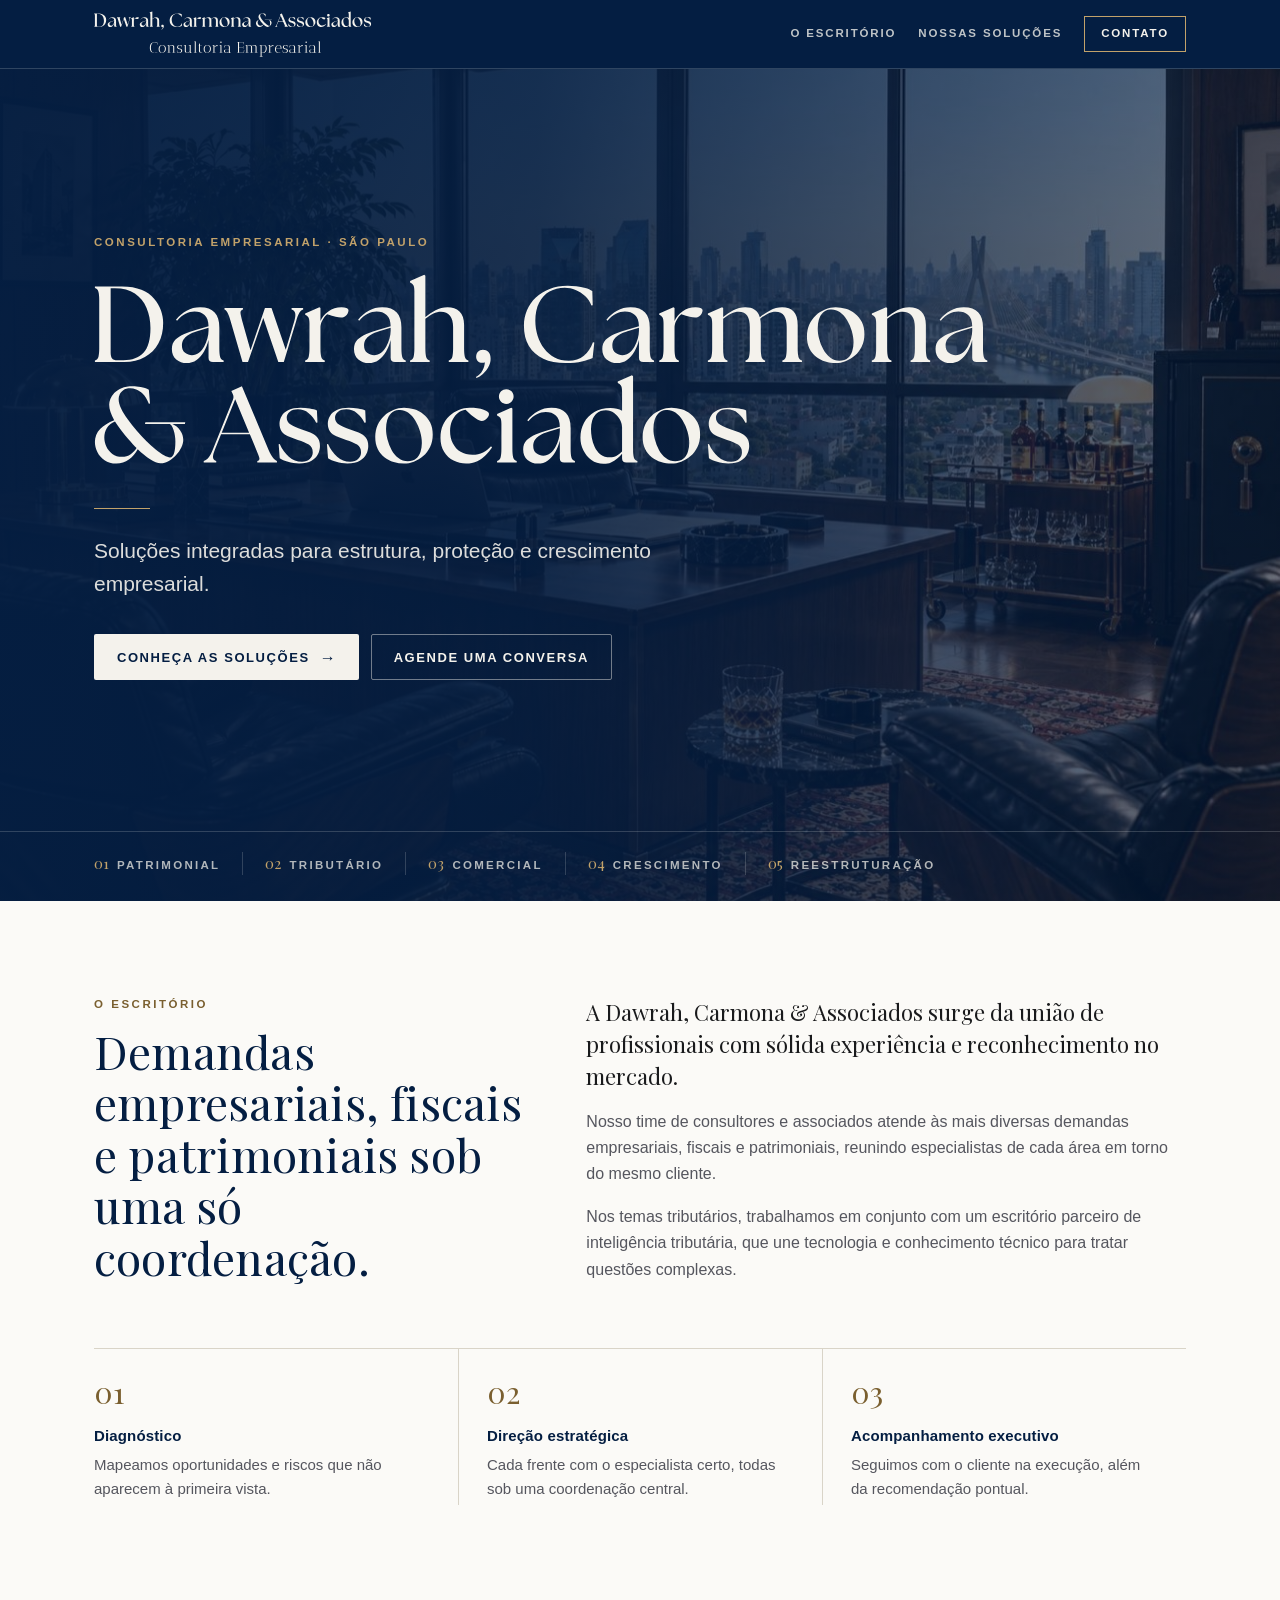
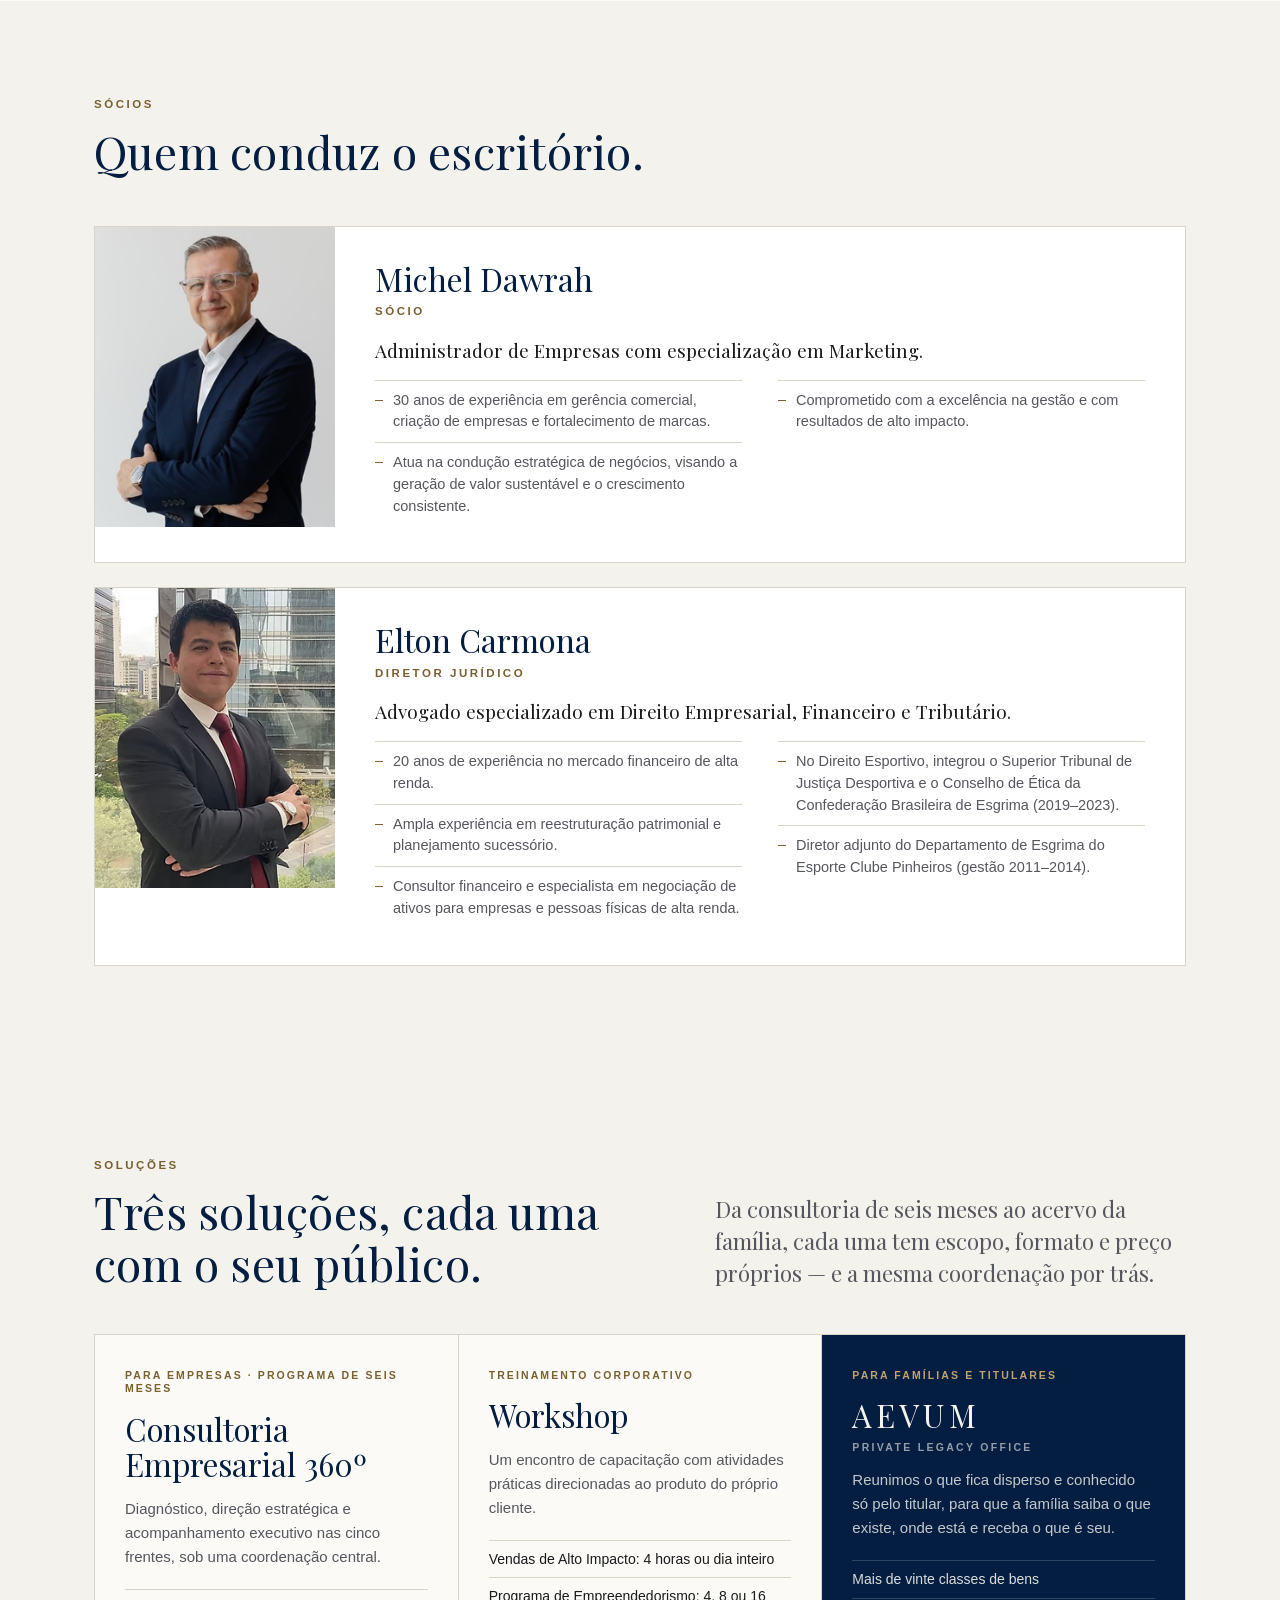
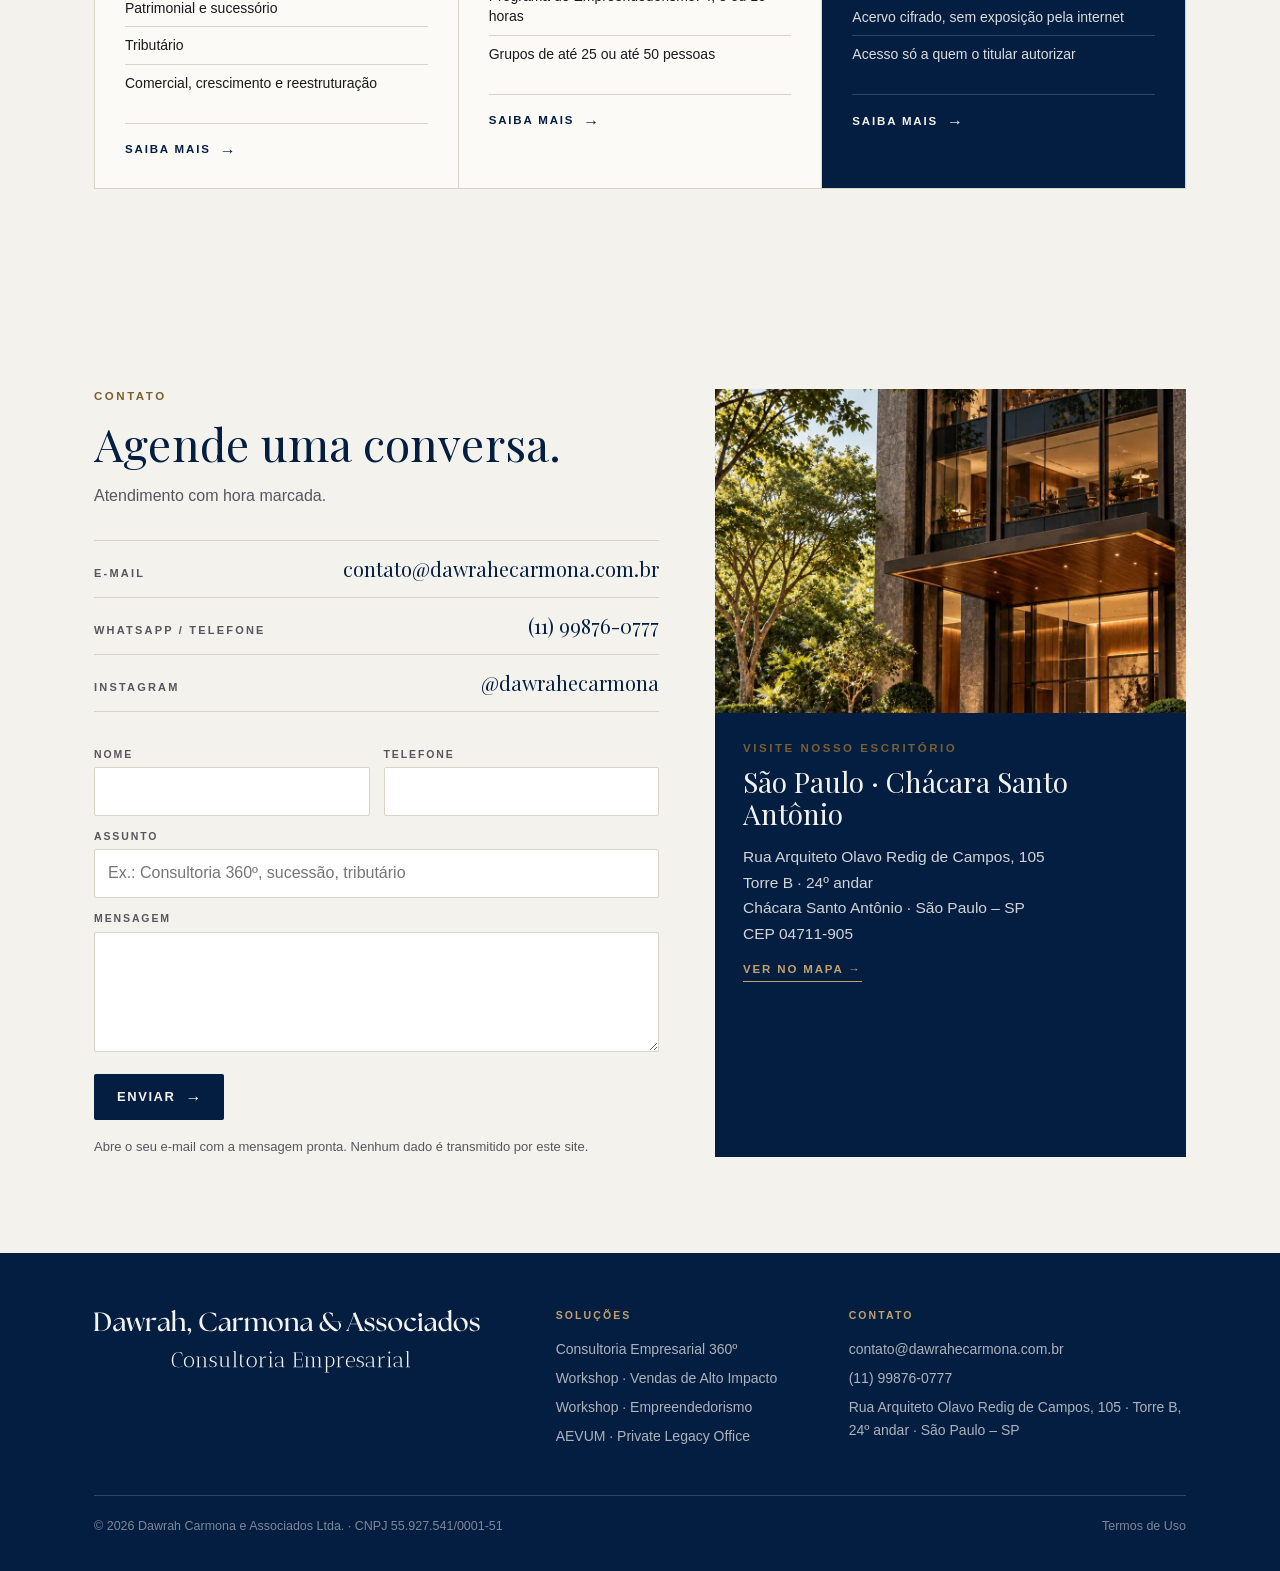
==== commit d69b5240: "site: uma página por solução e publicação pelo GitHub Pages A home virou o ponto de entrada do grupo" ====
--- a/index.html
+++ b/index.html
@@ -2,93 +2,14 @@
 <html lang="pt-BR"><head><meta charset="utf-8">
 <meta name="viewport" content="width=device-width,initial-scale=1">
 <title>Dawrah, Carmona &amp; Associados · Consultoria Empresarial</title>
-<meta name="description" content="Consultoria empresarial em São Paulo. Soluções integradas para estrutura, proteção e crescimento empresarial: Consultoria 360º, planejamento patrimonial e sucessório, oportunidades tributárias, planejamento comercial, Programa de Empreendedorismo e AEVUM.">
+<meta name="description" content="Consultoria empresarial em São Paulo. Quatro soluções sob uma só coordenação: Consultoria 360º, Workshop de Vendas de Alto Impacto, Programa de Empreendedorismo e AEVUM · Private Legacy Office.">
 <meta property="og:type" content="website">
 <meta property="og:locale" content="pt_BR">
 <meta property="og:title" content="Dawrah, Carmona &amp; Associados · Consultoria Empresarial">
 <meta property="og:description" content="Soluções integradas para estrutura, proteção e crescimento empresarial.">
 <meta name="theme-color" content="#041e42">
+<link rel="stylesheet" href="site-base.css">
 <style>
-@font-face{
-  font-family:"Aevum Display";
-  font-style:normal;
-  font-weight:400;
-  font-display:swap;
-  src:url([data-uri]) format("woff2");
-}
-:root{
-  --navy:#041e42; --navy-2:#0b2b58; --navy-deep:#03152f; --navy-line:rgba(244,242,236,.18);
-  --bone:#f4f2ec; --bone-2:#ebe7dd; --paper:#fbfaf7; --white:#fff;
-  --ink:#191a1c; --ink-2:#55565e; --edge:#d9d4c8;
-  --brass:#c2a26a; --brass-ink:#7a5f2f;
-  --serif:"Aevum Display",Didot,"Bodoni 72","Hoefler Text",Georgia,serif;
-  --sans:-apple-system,BlinkMacSystemFont,"Segoe UI",Roboto,Helvetica,Arial,sans-serif;
-  --wrap:1140px;
-}
-*{box-sizing:border-box}
-html{scroll-behavior:smooth;scroll-padding-top:76px}
-@media (prefers-reduced-motion:reduce){html{scroll-behavior:auto}}
-body{margin:0;background:var(--paper);color:var(--ink);font:16px/1.65 var(--sans);
-  -webkit-font-smoothing:antialiased;text-rendering:optimizeLegibility}
-img{max-width:100%;height:auto;display:block}
-a{color:inherit}
-h1,h2,h3,p{margin:0}
-.wrap{max-width:var(--wrap);margin:0 auto;padding:0 24px}
-@media (max-width:560px){.wrap{padding:0 18px}}
-.sr{position:absolute;width:1px;height:1px;overflow:hidden;clip:rect(0 0 0 0);white-space:nowrap}
-:focus-visible{outline:2px solid var(--brass);outline-offset:3px}
-
-/* ---------- type ---------- */
-.eyebrow{font:600 11.5px/1.3 var(--sans);letter-spacing:.22em;text-transform:uppercase;color:var(--brass-ink)}
-.on-navy .eyebrow{color:var(--brass)}
-h2.sec{font:400 clamp(30px,4.2vw,46px)/1.12 var(--serif);color:var(--navy);margin-top:14px;letter-spacing:.005em}
-.on-navy h2.sec{color:var(--bone)}
-.lede{font:400 clamp(19px,2vw,22px)/1.45 var(--serif);color:var(--ink)}
-.on-navy .lede{color:var(--bone)}
-.muted{color:var(--ink-2)}
-.on-navy{background:var(--navy);color:rgba(244,242,236,.86)}
-section{padding:96px 0}
-@media (max-width:760px){section{padding:68px 0}}
-.rule{width:56px;height:1px;background:var(--brass);border:0;margin:26px 0}
-
-.btn{display:inline-flex;align-items:center;gap:10px;padding:14px 22px;border-radius:2px;
-  font:600 13px/1 var(--sans);letter-spacing:.12em;text-transform:uppercase;text-decoration:none;
-  border:1px solid transparent;transition:background .2s,color .2s,border-color .2s;cursor:pointer}
-.btn-light{background:var(--bone);color:var(--navy)}
-.btn-light:hover{background:#fff}
-.btn-ghost{border-color:rgba(244,242,236,.45);color:var(--bone)}
-.btn-ghost:hover{border-color:var(--brass);color:#fff}
-.btn-navy{background:var(--navy);color:var(--bone)}
-.btn-navy:hover{background:var(--navy-2)}
-.arrow{font-family:var(--serif);font-size:16px;letter-spacing:0}
-
-/* placeholder: content the office still has to send */
-.ph{border:1px dashed var(--brass);background:rgba(194,162,106,.08);padding:14px 16px;border-radius:2px;
-  color:var(--ink-2);font-size:14.5px;line-height:1.55}
-.ph b{display:block;font:600 10.5px/1.3 var(--sans);letter-spacing:.2em;text-transform:uppercase;color:var(--brass-ink);margin-bottom:4px}
-
-/* ---------- header ---------- */
-.top{position:sticky;top:0;z-index:20;background:var(--navy);border-bottom:1px solid var(--navy-line)}
-.top .wrap{display:flex;align-items:center;justify-content:space-between;height:68px;gap:20px}
-.brand{text-decoration:none;color:var(--bone);font:400 19px/1.1 var(--serif);letter-spacing:.01em;white-space:nowrap}
-.brand small{display:block;font:600 9px/1.4 var(--sans);letter-spacing:.24em;text-transform:uppercase;color:rgba(244,242,236,.55);margin-top:3px}
-.nav{display:flex;align-items:center;gap:22px}
-.nav a{text-decoration:none;font:600 11.5px/1 var(--sans);letter-spacing:.16em;text-transform:uppercase;color:rgba(244,242,236,.78)}
-.nav a:hover{color:#fff}
-.nav a.cta{border:1px solid var(--brass);padding:11px 16px;color:var(--bone)}
-.nav a.cta:hover{background:var(--brass);color:var(--navy)}
-.menu-btn{display:none;background:none;border:1px solid var(--navy-line);color:var(--bone);width:44px;height:40px;border-radius:2px;cursor:pointer}
-.menu-btn span{display:block;width:18px;height:1px;background:currentColor;margin:5px auto}
-@media (max-width:1120px){
-  .menu-btn{display:flex;flex-direction:column;justify-content:center}
-  .nav{position:absolute;left:0;right:0;top:68px;background:var(--navy);flex-direction:column;align-items:stretch;
-    gap:0;padding:8px 24px 22px;border-bottom:1px solid var(--navy-line);display:none}
-  .nav.open,.nav:target{display:flex}
-  .nav a{padding:16px 0;border-top:1px solid var(--navy-line);font-size:12.5px}
-  .nav a.cta{margin-top:14px;text-align:center;padding:15px}
-}
-@media (max-width:400px){.brand{font-size:17px}}
-
 /* ---------- hero ---------- */
 .hero{position:relative;padding:0;min-height:calc(100svh - 68px);display:flex;flex-direction:column;
   background:linear-gradient(90deg,rgba(4,30,66,.97) 0%,rgba(4,30,66,.9) 42%,rgba(4,30,66,.6) 100%),url(img/escritorio.jpg) center/cover no-repeat var(--navy);
@@ -106,25 +27,6 @@
 .fronts li:last-child{border-right:0}
 .fronts li b{color:var(--brass);font-family:var(--serif);font-weight:400;font-size:15px;letter-spacing:0;margin-right:8px}
 @media (max-width:560px){.fronts li{padding-right:14px;margin-right:14px;font-size:10.5px;letter-spacing:.16em}}
-
-/* ---------- escritório ---------- */
-.split{display:grid;grid-template-columns:5fr 7fr;gap:64px;align-items:start}
-@media (max-width:860px){.split{grid-template-columns:1fr;gap:28px}}
-.prose p+p{margin-top:16px}
-.prose p{color:var(--ink-2)}
-.prose p.lede{color:var(--ink)}
-.pillars{display:grid;grid-template-columns:repeat(3,1fr);gap:0;margin-top:64px;border-top:1px solid var(--edge)}
-.pillars div{padding:28px 28px 4px 0}
-.pillars div+div{padding-left:28px;border-left:1px solid var(--edge)}
-.pillars .n{font:400 30px/1 var(--serif);color:var(--brass-ink)}
-.pillars h3{font:600 15px/1.3 var(--sans);color:var(--navy);margin:14px 0 8px;letter-spacing:.01em}
-.pillars p{font-size:15px;line-height:1.6;color:var(--ink-2)}
-@media (max-width:760px){
-  .pillars{grid-template-columns:1fr;margin-top:44px}
-  .pillars div,.pillars div+div{padding:22px 0;border-left:0}
-  .pillars div+div{border-top:1px solid var(--edge)}
-}
-
 /* ---------- sócios ---------- */
 #socios{background:var(--bone)}
 .partners{display:grid;grid-template-columns:1fr;gap:24px;margin-top:48px}
@@ -144,122 +46,6 @@
 @media (max-width:900px){.bio{columns:1}}
 .bio li{break-inside:avoid;position:relative;padding:9px 0 9px 18px;border-top:1px solid var(--edge);font-size:14.5px;line-height:1.5;color:var(--ink-2)}
 .bio li::before{content:"";position:absolute;left:0;top:19px;width:8px;height:1px;background:var(--brass-ink)}
-
-/* ---------- 360 ---------- */
-#c360{background:var(--navy)}
-.c360-head{display:grid;grid-template-columns:6fr 5fr;gap:56px;align-items:center}
-@media (max-width:900px){.c360-head{grid-template-columns:1fr;gap:20px}}
-.c360-head .lede{margin-top:16px;color:var(--brass)}
-.c360-head .prose p{color:rgba(244,242,236,.82)}
-.c360-head .prose{margin-top:26px}
-.stats{display:grid;grid-template-columns:repeat(3,1fr);margin-top:34px;border-top:1px solid var(--navy-line)}
-.stats div{padding:18px 16px 0 0}
-.stats div+div{padding-left:20px;border-left:1px solid var(--navy-line)}
-.stats b{display:block;font:400 40px/1 var(--serif);color:var(--bone)}
-.stats span{display:block;margin-top:6px;font:600 10.5px/1.3 var(--sans);letter-spacing:.18em;text-transform:uppercase;color:rgba(244,242,236,.6)}
-@media (max-width:480px){.stats div{padding-right:10px}.stats div+div{padding-left:12px}.stats b{font-size:32px}.stats span{font-size:9.5px;letter-spacing:.12em}}
-.ring{width:100%;max-width:520px;margin:0 auto;height:auto;display:block}
-.ring .arc{fill:none;stroke:rgba(244,242,236,.38);stroke-width:1.2}
-.ring .node{fill:var(--navy);stroke:var(--brass);stroke-width:1.5}
-.ring .node-n{font:400 14px var(--serif);fill:var(--bone);text-anchor:middle;dominant-baseline:central}
-.ring .lbl{font:600 12px var(--sans);letter-spacing:.16em;fill:var(--bone)}
-.ring .ctr{font:400 54px var(--serif);fill:var(--bone);text-anchor:middle;dominant-baseline:central}
-.ring .ctr-s{font:600 9.5px var(--sans);letter-spacing:.26em;fill:rgba(244,242,236,.6);text-anchor:middle}
-@media (max-width:560px){.ring .lbl{font-size:15.5px;letter-spacing:.05em}.ring .ctr-s{font-size:12px;letter-spacing:.16em}}
-.fronts-grid{display:grid;grid-template-columns:repeat(5,1fr);gap:1px;margin-top:64px;background:var(--navy-line);border:1px solid var(--navy-line)}
-@media (max-width:1060px){.fronts-grid{grid-template-columns:repeat(3,1fr)}}
-@media (max-width:700px){.fronts-grid{grid-template-columns:1fr 1fr}}
-@media (max-width:460px){.fronts-grid{grid-template-columns:1fr}}
-.front{background:var(--navy);padding:24px 22px 26px}
-.front .n{font:400 14px/1 var(--serif);color:var(--brass)}
-.front h3{font:400 23px/1.15 var(--serif);color:var(--bone);margin:10px 0 14px}
-.front ul{list-style:none;margin:0;padding:0}
-.front li{font-size:14px;line-height:1.45;color:rgba(244,242,236,.8);padding:7px 0;border-top:1px solid var(--navy-line)}
-.forwhom{margin-top:56px;display:grid;grid-template-columns:1fr auto;gap:32px;align-items:center;
-  border-left:2px solid var(--brass);padding:6px 0 6px 26px}
-.forwhom p{font:400 clamp(19px,2vw,23px)/1.45 var(--serif);color:var(--bone);max-width:36em}
-@media (max-width:760px){.forwhom{grid-template-columns:1fr}}
-
-/* ---------- soluções ---------- */
-#solucoes{background:var(--paper)}
-.sol{display:grid;grid-template-columns:1fr 1fr;gap:56px;align-items:center;margin-top:72px}
-.sol.rev .media{order:2}
-@media (max-width:860px){.sol{grid-template-columns:1fr;gap:26px;margin-top:56px}.sol.rev .media{order:0}}
-.media{position:relative}
-.media img{width:100%;aspect-ratio:4/3;object-fit:cover}
-.media::after{content:"";position:absolute;inset:14px -14px -14px 14px;border:1px solid var(--brass);z-index:-1}
-@media (max-width:560px){.media::after{display:none}}
-.sol h3{font:400 clamp(26px,3vw,34px)/1.15 var(--serif);color:var(--navy);margin:12px 0 18px}
-.sol .prose p{font-size:15.5px}
-.items{list-style:none;margin:22px 0 0;padding:0;border-top:1px solid var(--edge)}
-.items li{padding:13px 0;border-bottom:1px solid var(--edge)}
-.items li b{display:block;font:600 14px/1.35 var(--sans);color:var(--navy)}
-.items li span{display:block;font-size:14.5px;line-height:1.55;color:var(--ink-2);margin-top:3px}
-.partner-note{margin-top:18px;font-size:14px;color:var(--ink-2)}
-.pec{margin-top:72px;background:var(--white);border:1px solid var(--edge);padding:44px;display:grid;grid-template-columns:5fr 7fr;gap:48px}
-@media (max-width:860px){.pec{grid-template-columns:1fr;padding:30px 22px;gap:24px;margin-top:56px}}
-.pec h3{font:400 clamp(26px,3vw,34px)/1.15 var(--serif);color:var(--navy);margin:12px 0 18px}
-.steps{list-style:none;margin:0;padding:0;counter-reset:s;display:grid;grid-template-columns:1fr 1fr;gap:0 28px}
-@media (max-width:560px){.steps{grid-template-columns:1fr}}
-.steps li{counter-increment:s;position:relative;padding:14px 0 14px 40px;border-top:1px solid var(--edge);font-size:15px;line-height:1.45;color:var(--ink)}
-.steps li::before{content:counter(s,decimal-leading-zero);position:absolute;left:0;top:14px;font:400 15px/1.45 var(--serif);color:var(--brass-ink)}
-
-/* ---------- empreendedorismo ---------- */
-#empreendedorismo{background:var(--bone)}
-.emp-head{display:grid;grid-template-columns:6fr 5fr;gap:56px;align-items:end}
-@media (max-width:900px){.emp-head{grid-template-columns:1fr;gap:22px}}
-.emp-head .hl{color:var(--brass-ink)}
-.pill{display:inline-block;margin-top:22px;border:1px solid var(--navy);padding:10px 14px;font:600 11px/1.3 var(--sans);letter-spacing:.16em;text-transform:uppercase;color:var(--navy)}
-.emp-sub{margin-top:72px}
-@media (max-width:760px){.emp-sub{margin-top:52px}}
-.learn{display:grid;grid-template-columns:repeat(4,1fr);gap:0 28px;margin-top:18px}
-@media (max-width:900px){.learn{grid-template-columns:1fr 1fr;gap:28px}}
-@media (max-width:520px){.learn{grid-template-columns:1fr;gap:22px}}
-.learn div{border-top:1px solid var(--navy);padding-top:18px}
-.learn .n{font:400 26px/1 var(--serif);color:var(--brass-ink)}
-.learn h3{font:600 15px/1.3 var(--sans);color:var(--navy);margin:12px 0 6px}
-.learn p{font-size:14.5px;line-height:1.55;color:var(--ink-2)}
-.fmt-head{display:flex;justify-content:space-between;align-items:baseline;gap:8px 16px;flex-wrap:wrap;margin-top:72px}
-@media (max-width:760px){.fmt-head{margin-top:52px}}
-.fmt-note{font-size:14px;color:var(--ink-2)}
-.formats{display:grid;grid-template-columns:repeat(3,1fr);gap:20px;margin-top:18px}
-@media (max-width:900px){.formats{grid-template-columns:1fr}}
-.fmt{background:var(--white);border:1px solid var(--edge);padding:28px 26px 26px;position:relative}
-.fmt .h{font:600 11.5px/1 var(--sans);letter-spacing:.2em;text-transform:uppercase;color:var(--ink-2)}
-.fmt .h b{font:400 54px/1 var(--serif);letter-spacing:0;color:var(--navy);margin-right:10px;vertical-align:-4px}
-.fmt h3{font:400 24px/1.2 var(--serif);color:var(--navy);margin:18px 0 8px}
-.fmt .d{font-size:14.5px;line-height:1.55;color:var(--ink-2)}
-.fmt ul{list-style:none;margin:18px 0 0;padding:0}
-.fmt li{position:relative;padding:9px 0 9px 18px;border-top:1px solid var(--edge);font-size:14.5px;line-height:1.45;color:var(--ink)}
-.fmt li::before{content:"";position:absolute;left:0;top:19px;width:8px;height:1px;background:var(--brass-ink)}
-.fmt.top{background:var(--navy);border-color:var(--navy)}
-.fmt.top .h{color:rgba(244,242,236,.6)}
-.fmt.top .h b{color:var(--brass)}
-.fmt.top h3{color:var(--bone)}
-.fmt.top .d{color:rgba(244,242,236,.78)}
-.fmt.top li{color:rgba(244,242,236,.92);border-top-color:var(--navy-line)}
-.fmt.top li::before{background:var(--brass)}
-.badge{position:absolute;top:20px;right:20px;background:var(--brass);color:var(--navy);font:600 10px/1 var(--sans);letter-spacing:.16em;text-transform:uppercase;padding:7px 10px;border-radius:2px}
-.emp-cta{margin-top:48px;display:flex;justify-content:space-between;align-items:center;gap:20px 32px;flex-wrap:wrap;border-top:1px solid var(--edge);padding-top:28px}
-.emp-cta p{font:400 clamp(20px,2.2vw,25px)/1.35 var(--serif);color:var(--navy);max-width:24em}
-
-/* ---------- AEVUM ---------- */
-#aevum{background:var(--navy);color:rgba(244,242,236,.86);border-top:1px solid var(--navy-line)}
-#aevum .eyebrow{color:var(--brass)}
-.aevum-grid{display:grid;grid-template-columns:6fr 5fr;gap:64px;align-items:center}
-@media (max-width:900px){.aevum-grid{grid-template-columns:1fr;gap:36px}}
-.aevum-word{font:400 clamp(60px,9vw,108px)/.9 var(--serif);letter-spacing:.06em;color:var(--bone);margin-top:18px}
-.aevum-desc{margin-top:14px;font:600 12px/1.3 var(--sans);letter-spacing:.34em;text-transform:uppercase;color:rgba(244,242,236,.65)}
-.aevum-tag{margin-top:28px;font:400 clamp(21px,2.4vw,27px)/1.35 var(--serif);color:var(--bone);max-width:20em}
-#aevum .prose{margin-top:24px}
-#aevum .prose p{color:rgba(244,242,236,.8)}
-.chips{list-style:none;margin:26px 0 0;padding:0;display:flex;flex-wrap:wrap;gap:8px}
-.chips li{border:1px solid rgba(244,242,236,.28);padding:7px 12px;font-size:13px;line-height:1;color:rgba(244,242,236,.85);border-radius:2px}
-.chips li.more{border-style:dashed;border-color:var(--brass);color:var(--brass)}
-.aevum-cta{margin-top:32px;display:flex;flex-wrap:wrap;gap:12px;align-items:center}
-.aevum-media img{width:100%;aspect-ratio:4/3;object-fit:cover;border:1px solid var(--navy-line)}
-.aevum-media figcaption{margin-top:12px;font-size:13px;color:rgba(244,242,236,.6)}
-
 /* ---------- contato ---------- */
 #contato{background:var(--bone)}
 .contact-grid{display:grid;grid-template-columns:6fr 5fr;gap:56px;margin-top:8px}
@@ -283,30 +69,11 @@
 .visit h3{font:400 28px/1.15 var(--serif);color:var(--bone);margin:10px 0 14px}
 .visit address{font-style:normal;font-size:15.5px;line-height:1.65}
 .visit .map{display:inline-block;margin-top:18px;font:600 11.5px/1 var(--sans);letter-spacing:.16em;text-transform:uppercase;color:var(--brass);text-decoration:none;border-bottom:1px solid var(--brass);padding-bottom:5px}
-
-/* ---------- footer ---------- */
-footer{background:var(--navy);color:rgba(244,242,236,.7);padding:56px 0 34px;font-size:14px}
-.foot-grid{display:grid;grid-template-columns:5fr 3fr 4fr;gap:40px}
-@media (max-width:820px){.foot-grid{grid-template-columns:1fr;gap:28px}}
-.foot-brand{font:400 24px/1.15 var(--serif);color:var(--bone)}
-.foot-brand small{display:block;margin-top:8px;font:600 10px/1.3 var(--sans);letter-spacing:.24em;text-transform:uppercase;color:rgba(244,242,236,.55)}
-footer h4{margin:0 0 12px;font:600 10.5px/1.3 var(--sans);letter-spacing:.2em;text-transform:uppercase;color:var(--brass)}
-footer ul{list-style:none;margin:0;padding:0}
-footer li{padding:3px 0}
-footer a{text-decoration:none}
-footer a:hover{color:#fff}
-.foot-base{margin-top:44px;padding-top:20px;border-top:1px solid var(--navy-line);display:flex;justify-content:space-between;gap:16px;flex-wrap:wrap;font-size:12.5px;color:rgba(244,242,236,.5)}
-
-/* assinatura do escritório: logo oficial em The Seasons (símbolos #dc-*) */
-.brand{display:block;color:var(--bone)}
-.brand .dc-logo{height:46px}
-@media (max-width:400px){.brand .dc-logo{height:38px}}
-.hero h1 .dc-2l{width:min(100%,calc(clamp(44px,7.4vw,92px) * 9.72));height:auto}
-.foot-brand .dc-logo{width:min(100%,386px);height:auto}
-</style></head>
+</style>
+</head>
 <body>
 <!--assinatura-->
-<!-- gerado por marca/dawrahecarmona/logo/assinatura.py — não editar à mão -->
+<!-- gerado por dawrahecarmona/logo/assinatura.py — não editar à mão -->
 <style>.dc-2l{display:block;aspect-ratio:489.334/115;width:auto;overflow:visible}.dc-logo{display:block;aspect-ratio:862.100/143;width:auto;overflow:visible}</style>
 <svg width="0" height="0" style="position:absolute" aria-hidden="true"><symbol id="dc-2l" viewBox="0 0 489.334 115"><g fill="currentColor"><g transform="translate(0.000 0)"><path transform="translate(-2.281 49.258)" d="M 2.78125 0 L 2.78125 -0.828125 C 3.757812 -1.140625 4.394531 -1.796875 4.6875 -2.796875 C 4.988281 -3.804688 5.140625 -5.375 5.140625 -7.5 L 5.140625 -33.8125 C 5.140625 -35.9375 4.988281 -37.5 4.6875 -38.5 C 4.394531 -39.507812 3.757812 -40.171875 2.78125 -40.484375 L 2.78125 -41.3125 L 17.53125 -41.3125 C 21.78125 -41.3125 25.347656 -40.703125 28.234375 -39.484375 C 31.128906 -38.265625 33.441406 -36.660156 35.171875 -34.671875 C 36.898438 -32.679688 38.15625 -30.523438 38.9375 -28.203125 C 39.726562 -25.890625 40.125 -23.648438 40.125 -21.484375 C 40.164062 -17.234375 39.3125 -13.492188 37.5625 -10.265625 C 35.8125 -7.035156 33.332031 -4.515625 30.125 -2.703125 C 26.914062 -0.898438 23.148438 0 18.828125 0 Z M 11.390625 -5.25 C 11.390625 -3.875 11.625 -2.8125 12.09375 -2.0625 C 12.570312 -1.3125 13.613281 -0.9375 15.21875 -0.9375 L 18.40625 -0.9375 C 23.164062 -0.9375 26.816406 -2.300781 29.359375 -5.03125 C 31.898438 -7.769531 33.171875 -12.289062 33.171875 -18.59375 C 33.171875 -22.644531 32.460938 -26.3125 31.046875 -29.59375 C 29.628906 -32.882812 27.492188 -35.5 24.640625 -37.4375 C 21.785156 -39.382812 18.15625 -40.359375 13.75 -40.359375 L 11.390625 -40.359375 Z M 11.390625 -5.25"/><path transform="translate(40.848 49.258)" d="M 24.203125 0 C 22.617188 0 21.828125 -0.785156 21.828125 -2.359375 L 21.828125 -12.09375 C 21.285156 -9.8125 20.460938 -7.707031 19.359375 -5.78125 C 18.253906 -3.851562 16.894531 -2.304688 15.28125 -1.140625 C 13.664062 0.0117188 11.835938 0.59375 9.796875 0.59375 C 7.628906 0.59375 5.75 -0.0703125 4.15625 -1.40625 C 2.5625 -2.75 1.765625 -4.660156 1.765625 -7.140625 C 1.765625 -9.179688 2.382812 -10.84375 3.625 -12.125 C 4.863281 -13.40625 6.503906 -14.476562 8.546875 -15.34375 C 10.597656 -16.207031 12.84375 -16.972656 15.28125 -17.640625 L 21.828125 -19.53125 C 21.796875 -22.445312 21.0625 -24.523438 19.625 -25.765625 C 18.1875 -27.003906 16.363281 -27.625 14.15625 -27.625 C 12.507812 -27.625 10.878906 -27.238281 9.265625 -26.46875 C 7.648438 -25.695312 6.097656 -24.410156 4.609375 -22.609375 L 4.015625 -23.140625 C 5.660156 -25.179688 7.601562 -26.820312 9.84375 -28.0625 C 12.09375 -29.300781 14.554688 -29.921875 17.234375 -29.921875 C 20.816406 -29.921875 23.460938 -28.984375 25.171875 -27.109375 C 26.878906 -25.242188 27.734375 -22.503906 27.734375 -18.890625 L 27.734375 -7.5 C 27.734375 -5.375 27.878906 -3.804688 28.171875 -2.796875 C 28.472656 -1.796875 29.113281 -1.140625 30.09375 -0.828125 L 30.09375 0 Z M 7.265625 -9.203125 C 7.265625 -7.273438 7.84375 -5.878906 9 -5.015625 C 10.15625 -4.148438 11.40625 -3.71875 12.75 -3.71875 C 14.207031 -3.71875 15.492188 -4.160156 16.609375 -5.046875 C 17.734375 -5.929688 18.675781 -7.070312 19.4375 -8.46875 C 20.207031 -9.863281 20.796875 -11.328125 21.203125 -12.859375 C 21.617188 -14.398438 21.828125 -15.835938 21.828125 -17.171875 L 21.828125 -18.703125 L 15.515625 -16.875 C 14.804688 -16.675781 13.988281 -16.390625 13.0625 -16.015625 C 12.144531 -15.648438 11.242188 -15.171875 10.359375 -14.578125 C 9.472656 -13.984375 8.734375 -13.242188 8.140625 -12.359375 C 7.554688 -11.472656 7.265625 -10.421875 7.265625 -9.203125 Z M 7.265625 -9.203125"/><path transform="translate(72.118 49.258)" d="M 2.65625 -22.3125 C 2.0625 -24.351562 1.519531 -25.851562 1.03125 -26.8125 C 0.539062 -27.78125 -0.0351562 -28.40625 -0.703125 -28.6875 L -0.703125 -29.5 L 9.390625 -29.5 L 9.390625 -28.6875 C 8.398438 -28.363281 7.953125 -27.726562 8.046875 -26.78125 C 8.148438 -25.84375 8.476562 -24.351562 9.03125 -22.3125 L 13.515625 -6.484375 L 21.421875 -29.5 L 25.015625 -29.5 L 32.8125 -6.734375 L 37.46875 -22.3125 C 38.0625 -24.351562 38.21875 -25.863281 37.9375 -26.84375 C 37.664062 -27.832031 37.019531 -28.445312 36 -28.6875 L 36 -29.5 L 42.3125 -29.5 L 42.3125 -28.6875 C 41.445312 -28.40625 40.738281 -27.78125 40.1875 -26.8125 C 39.632812 -25.851562 39.066406 -24.351562 38.484375 -22.3125 L 31.75 0 L 28.734375 0 L 20.53125 -24.140625 L 12.15625 0 L 9.140625 0 Z M 2.65625 -22.3125"/><path transform="translate(113.889 49.258)" d="M 1.65625 0 L 1.65625 -0.828125 C 2.632812 -1.140625 3.269531 -1.796875 3.5625 -2.796875 C 3.863281 -3.804688 4.015625 -5.375 4.015625 -7.5 L 4.015625 -21.0625 C 4.015625 -22.800781 3.804688 -23.941406 3.390625 -24.484375 C 2.984375 -25.035156 2.40625 -25.472656 1.65625 -25.796875 L 1.65625 -26.609375 L 9.4375 -30.03125 L 10.03125 -29.5625 L 10.03125 -22.421875 C 10.9375 -24.546875 12.375 -26.28125 14.34375 -27.625 C 15.445312 -28.40625 16.578125 -28.984375 17.734375 -29.359375 C 18.890625 -29.734375 20.175781 -29.921875 21.59375 -29.921875 C 22.625 -29.921875 23.507812 -29.78125 24.25 -29.5 C 25 -29.226562 25.375 -28.78125 25.375 -28.15625 C 25.375 -27.71875 25.222656 -27.191406 24.921875 -26.578125 C 24.628906 -25.972656 24.1875 -25.441406 23.59375 -24.984375 C 23.007812 -24.535156 22.265625 -24.3125 21.359375 -24.3125 C 20.535156 -24.3125 19.523438 -24.457031 18.328125 -24.75 C 17.128906 -25.050781 15.582031 -25.492188 13.6875 -26.078125 C 12.9375 -25.453125 12.160156 -24.53125 11.359375 -23.3125 C 10.554688 -22.09375 10.113281 -20.734375 10.03125 -19.234375 L 10.03125 -7.5 C 10.03125 -5.375 10.175781 -3.804688 10.46875 -2.796875 C 10.769531 -1.796875 11.410156 -1.140625 12.390625 -0.828125 L 12.390625 0 Z M 1.65625 0"/><path transform="translate(140.498 49.258)" d="M 24.203125 0 C 22.617188 0 21.828125 -0.785156 21.828125 -2.359375 L 21.828125 -12.09375 C 21.285156 -9.8125 20.460938 -7.707031 19.359375 -5.78125 C 18.253906 -3.851562 16.894531 -2.304688 15.28125 -1.140625 C 13.664062 0.0117188 11.835938 0.59375 9.796875 0.59375 C 7.628906 0.59375 5.75 -0.0703125 4.15625 -1.40625 C 2.5625 -2.75 1.765625 -4.660156 1.765625 -7.140625 C 1.765625 -9.179688 2.382812 -10.84375 3.625 -12.125 C 4.863281 -13.40625 6.503906 -14.476562 8.546875 -15.34375 C 10.597656 -16.207031 12.84375 -16.972656 15.28125 -17.640625 L 21.828125 -19.53125 C 21.796875 -22.445312 21.0625 -24.523438 19.625 -25.765625 C 18.1875 -27.003906 16.363281 -27.625 14.15625 -27.625 C 12.507812 -27.625 10.878906 -27.238281 9.265625 -26.46875 C 7.648438 -25.695312 6.097656 -24.410156 4.609375 -22.609375 L 4.015625 -23.140625 C 5.660156 -25.179688 7.601562 -26.820312 9.84375 -28.0625 C 12.09375 -29.300781 14.554688 -29.921875 17.234375 -29.921875 C 20.816406 -29.921875 23.460938 -28.984375 25.171875 -27.109375 C 26.878906 -25.242188 27.734375 -22.503906 27.734375 -18.890625 L 27.734375 -7.5 C 27.734375 -5.375 27.878906 -3.804688 28.171875 -2.796875 C 28.472656 -1.796875 29.113281 -1.140625 30.09375 -0.828125 L 30.09375 0 Z M 7.265625 -9.203125 C 7.265625 -7.273438 7.84375 -5.878906 9 -5.015625 C 10.15625 -4.148438 11.40625 -3.71875 12.75 -3.71875 C 14.207031 -3.71875 15.492188 -4.160156 16.609375 -5.046875 C 17.734375 -5.929688 18.675781 -7.070312 19.4375 -8.46875 C 20.207031 -9.863281 20.796875 -11.328125 21.203125 -12.859375 C 21.617188 -14.398438 21.828125 -15.835938 21.828125 -17.171875 L 21.828125 -18.703125 L 15.515625 -16.875 C 14.804688 -16.675781 13.988281 -16.390625 13.0625 -16.015625 C 12.144531 -15.648438 11.242188 -15.171875 10.359375 -14.578125 C 9.472656 -13.984375 8.734375 -13.242188 8.140625 -12.359375 C 7.554688 -11.472656 7.265625 -10.421875 7.265625 -9.203125 Z M 7.265625 -9.203125"/><path transform="translate(171.768 49.258)" d="M 1.1875 0 L 1.1875 -0.828125 C 2.164062 -1.140625 2.800781 -1.796875 3.09375 -2.796875 C 3.394531 -3.804688 3.546875 -5.375 3.546875 -7.5 L 3.546875 -38.765625 C 3.546875 -40.503906 3.335938 -41.644531 2.921875 -42.1875 C 2.503906 -42.738281 1.925781 -43.175781 1.1875 -43.5 L 1.1875 -44.328125 L 8.96875 -47.75 L 9.5625 -47.265625 L 9.5625 -24.609375 C 11.175781 -25.941406 13.023438 -27.160156 15.109375 -28.265625 C 17.191406 -29.367188 19.375 -29.921875 21.65625 -29.921875 C 24.375 -29.921875 26.566406 -29.160156 28.234375 -27.640625 C 29.910156 -26.128906 30.75 -23.644531 30.75 -20.1875 L 30.75 -7.5 C 30.75 -5.375 30.894531 -3.804688 31.1875 -2.796875 C 31.476562 -1.796875 32.117188 -1.140625 33.109375 -0.828125 L 33.109375 0 L 22.359375 0 L 22.359375 -0.828125 C 23.347656 -1.140625 23.988281 -1.796875 24.28125 -2.796875 C 24.582031 -3.804688 24.734375 -5.375 24.734375 -7.5 L 24.734375 -19.125 C 24.734375 -21.800781 24.171875 -23.875 23.046875 -25.34375 C 21.921875 -26.820312 20.257812 -27.5625 18.0625 -27.5625 C 16.6875 -27.5625 15.328125 -27.222656 13.984375 -26.546875 C 12.648438 -25.878906 11.175781 -24.898438 9.5625 -23.609375 L 9.5625 -7.5 C 9.5625 -5.375 9.707031 -3.804688 10 -2.796875 C 10.300781 -1.796875 10.941406 -1.140625 11.921875 -0.828125 L 11.921875 0 Z M 1.1875 0"/><path transform="translate(206.046 49.258)" d="M 2.953125 8.140625 C 4.484375 7.390625 5.648438 6.265625 6.453125 4.765625 C 7.265625 3.273438 7.726562 1.765625 7.84375 0.234375 C 7.613281 0.273438 7.378906 0.320312 7.140625 0.375 C 6.898438 0.4375 6.644531 0.46875 6.375 0.46875 C 5.425781 0.46875 4.632812 0.152344 4 -0.46875 C 3.375 -1.101562 3.0625 -1.890625 3.0625 -2.828125 C 3.0625 -3.972656 3.394531 -4.910156 4.0625 -5.640625 C 4.738281 -6.367188 5.628906 -6.734375 6.734375 -6.734375 C 7.984375 -6.734375 9.003906 -6.335938 9.796875 -5.546875 C 10.585938 -4.753906 10.984375 -3.492188 10.984375 -1.765625 C 10.984375 -0.191406 10.578125 1.316406 9.765625 2.765625 C 8.960938 4.222656 7.96875 5.472656 6.78125 6.515625 C 5.601562 7.554688 4.425781 8.296875 3.25 8.734375 Z M 2.953125 8.140625"/><path transform="translate(232.065 49.258)" d="M 25.96875 0.59375 C 21.28125 0.59375 17.222656 -0.203125 13.796875 -1.796875 C 10.378906 -3.390625 7.753906 -5.710938 5.921875 -8.765625 C 4.097656 -11.816406 3.1875 -15.546875 3.1875 -19.953125 C 3.1875 -22.941406 3.742188 -25.742188 4.859375 -28.359375 C 5.984375 -30.972656 7.597656 -33.28125 9.703125 -35.28125 C 11.804688 -37.289062 14.320312 -38.863281 17.25 -40 C 20.1875 -41.144531 23.46875 -41.71875 27.09375 -41.71875 C 28.539062 -41.71875 30.117188 -41.617188 31.828125 -41.421875 C 33.546875 -41.234375 35.179688 -40.929688 36.734375 -40.515625 C 38.285156 -40.097656 39.578125 -39.535156 40.609375 -38.828125 L 40.84375 -31.046875 L 40.125 -30.859375 C 39.34375 -32.910156 38.179688 -34.648438 36.640625 -36.078125 C 35.109375 -37.515625 33.390625 -38.628906 31.484375 -39.421875 C 29.578125 -40.210938 27.597656 -40.609375 25.546875 -40.609375 C 22.398438 -40.609375 19.617188 -39.914062 17.203125 -38.53125 C 14.785156 -37.15625 12.882812 -35.140625 11.5 -32.484375 C 10.125 -29.828125 9.4375 -26.535156 9.4375 -22.609375 C 9.4375 -19.773438 9.847656 -17.039062 10.671875 -14.40625 C 11.503906 -11.769531 12.695312 -9.414062 14.25 -7.34375 C 15.800781 -5.28125 17.707031 -3.648438 19.96875 -2.453125 C 22.238281 -1.253906 24.804688 -0.65625 27.671875 -0.65625 C 30.984375 -0.65625 33.757812 -1.578125 36 -3.421875 C 38.238281 -5.273438 39.890625 -7.734375 40.953125 -10.796875 L 41.71875 -10.6875 L 40.78125 -2.25 C 39.207031 -1.539062 37.25 -0.890625 34.90625 -0.296875 C 32.5625 0.292969 29.582031 0.59375 25.96875 0.59375 Z M 25.96875 0.59375"/><path transform="translate(276.374 49.258)" d="M 24.203125 0 C 22.617188 0 21.828125 -0.785156 21.828125 -2.359375 L 21.828125 -12.09375 C 21.285156 -9.8125 20.460938 -7.707031 19.359375 -5.78125 C 18.253906 -3.851562 16.894531 -2.304688 15.28125 -1.140625 C 13.664062 0.0117188 11.835938 0.59375 9.796875 0.59375 C 7.628906 0.59375 5.75 -0.0703125 4.15625 -1.40625 C 2.5625 -2.75 1.765625 -4.660156 1.765625 -7.140625 C 1.765625 -9.179688 2.382812 -10.84375 3.625 -12.125 C 4.863281 -13.40625 6.503906 -14.476562 8.546875 -15.34375 C 10.597656 -16.207031 12.84375 -16.972656 15.28125 -17.640625 L 21.828125 -19.53125 C 21.796875 -22.445312 21.0625 -24.523438 19.625 -25.765625 C 18.1875 -27.003906 16.363281 -27.625 14.15625 -27.625 C 12.507812 -27.625 10.878906 -27.238281 9.265625 -26.46875 C 7.648438 -25.695312 6.097656 -24.410156 4.609375 -22.609375 L 4.015625 -23.140625 C 5.660156 -25.179688 7.601562 -26.820312 9.84375 -28.0625 C 12.09375 -29.300781 14.554688 -29.921875 17.234375 -29.921875 C 20.816406 -29.921875 23.460938 -28.984375 25.171875 -27.109375 C 26.878906 -25.242188 27.734375 -22.503906 27.734375 -18.890625 L 27.734375 -7.5 C 27.734375 -5.375 27.878906 -3.804688 28.171875 -2.796875 C 28.472656 -1.796875 29.113281 -1.140625 30.09375 -0.828125 L 30.09375 0 Z M 7.265625 -9.203125 C 7.265625 -7.273438 7.84375 -5.878906 9 -5.015625 C 10.15625 -4.148438 11.40625 -3.71875 12.75 -3.71875 C 14.207031 -3.71875 15.492188 -4.160156 16.609375 -5.046875 C 17.734375 -5.929688 18.675781 -7.070312 19.4375 -8.46875 C 20.207031 -9.863281 20.796875 -11.328125 21.203125 -12.859375 C 21.617188 -14.398438 21.828125 -15.835938 21.828125 -17.171875 L 21.828125 -18.703125 L 15.515625 -16.875 C 14.804688 -16.675781 13.988281 -16.390625 13.0625 -16.015625 C 12.144531 -15.648438 11.242188 -15.171875 10.359375 -14.578125 C 9.472656 -13.984375 8.734375 -13.242188 8.140625 -12.359375 C 7.554688 -11.472656 7.265625 -10.421875 7.265625 -9.203125 Z M 7.265625 -9.203125"/><path transform="translate(307.643 49.258)" d="M 1.65625 0 L 1.65625 -0.828125 C 2.632812 -1.140625 3.269531 -1.796875 3.5625 -2.796875 C 3.863281 -3.804688 4.015625 -5.375 4.015625 -7.5 L 4.015625 -21.0625 C 4.015625 -22.800781 3.804688 -23.941406 3.390625 -24.484375 C 2.984375 -25.035156 2.40625 -25.472656 1.65625 -25.796875 L 1.65625 -26.609375 L 9.4375 -30.03125 L 10.03125 -29.5625 L 10.03125 -22.421875 C 10.9375 -24.546875 12.375 -26.28125 14.34375 -27.625 C 15.445312 -28.40625 16.578125 -28.984375 17.734375 -29.359375 C 18.890625 -29.734375 20.175781 -29.921875 21.59375 -29.921875 C 22.625 -29.921875 23.507812 -29.78125 24.25 -29.5 C 25 -29.226562 25.375 -28.78125 25.375 -28.15625 C 25.375 -27.71875 25.222656 -27.191406 24.921875 -26.578125 C 24.628906 -25.972656 24.1875 -25.441406 23.59375 -24.984375 C 23.007812 -24.535156 22.265625 -24.3125 21.359375 -24.3125 C 20.535156 -24.3125 19.523438 -24.457031 18.328125 -24.75 C 17.128906 -25.050781 15.582031 -25.492188 13.6875 -26.078125 C 12.9375 -25.453125 12.160156 -24.53125 11.359375 -23.3125 C 10.554688 -22.09375 10.113281 -20.734375 10.03125 -19.234375 L 10.03125 -7.5 C 10.03125 -5.375 10.175781 -3.804688 10.46875 -2.796875 C 10.769531 -1.796875 11.410156 -1.140625 12.390625 -0.828125 L 12.390625 0 Z M 1.65625 0"/><path transform="translate(334.252 49.258)" d="M 1.65625 0 L 1.65625 -0.828125 C 2.632812 -1.140625 3.269531 -1.796875 3.5625 -2.796875 C 3.863281 -3.804688 4.015625 -5.375 4.015625 -7.5 L 4.015625 -21.0625 C 4.015625 -22.800781 3.804688 -23.941406 3.390625 -24.484375 C 2.984375 -25.035156 2.40625 -25.472656 1.65625 -25.796875 L 1.65625 -26.609375 L 9.4375 -30.03125 L 10.03125 -29.5625 L 10.03125 -24.609375 C 11.644531 -25.941406 13.492188 -27.160156 15.578125 -28.265625 C 17.660156 -29.367188 19.84375 -29.921875 22.125 -29.921875 C 24.21875 -29.921875 25.929688 -29.5 27.265625 -28.65625 C 28.597656 -27.8125 29.539062 -26.441406 30.09375 -24.546875 C 31.707031 -25.890625 33.566406 -27.117188 35.671875 -28.234375 C 37.773438 -29.359375 39.988281 -29.921875 42.3125 -29.921875 C 45.03125 -29.921875 47.125 -29.160156 48.59375 -27.640625 C 50.070312 -26.128906 50.8125 -23.644531 50.8125 -20.1875 L 50.8125 -7.5 C 50.8125 -5.375 50.957031 -3.804688 51.25 -2.796875 C 51.550781 -1.796875 52.191406 -1.140625 53.171875 -0.828125 L 53.171875 0 L 42.4375 0 L 42.4375 -0.828125 C 43.414062 -1.140625 44.050781 -1.796875 44.34375 -2.796875 C 44.644531 -3.804688 44.796875 -5.375 44.796875 -7.5 L 44.796875 -19.125 C 44.796875 -21.800781 44.332031 -23.875 43.40625 -25.34375 C 42.476562 -26.820312 40.914062 -27.5625 38.71875 -27.5625 C 37.34375 -27.5625 35.984375 -27.234375 34.640625 -26.578125 C 33.304688 -25.929688 31.851562 -24.976562 30.28125 -23.71875 C 30.507812 -22.65625 30.625 -21.476562 30.625 -20.1875 L 30.625 -7.5 C 30.625 -5.375 30.769531 -3.804688 31.0625 -2.796875 C 31.363281 -1.796875 32.003906 -1.140625 32.984375 -0.828125 L 32.984375 0 L 22.25 0 L 22.25 -0.828125 C 23.226562 -1.140625 23.863281 -1.796875 24.15625 -2.796875 C 24.457031 -3.804688 24.609375 -5.375 24.609375 -7.5 L 24.609375 -19.125 C 24.609375 -21.800781 24.144531 -23.875 23.21875 -25.34375 C 22.289062 -26.820312 20.726562 -27.5625 18.53125 -27.5625 C 17.15625 -27.5625 15.796875 -27.222656 14.453125 -26.546875 C 13.117188 -25.878906 11.644531 -24.898438 10.03125 -23.609375 L 10.03125 -7.5 C 10.03125 -5.375 10.175781 -3.804688 10.46875 -2.796875 C 10.769531 -1.796875 11.410156 -1.140625 12.390625 -0.828125 L 12.390625 0 Z M 1.65625 0"/><path transform="translate(388.296 49.258)" d="M 17.59375 0.59375 C 15.65625 0.59375 13.753906 0.304688 11.890625 -0.265625 C 10.023438 -0.835938 8.332031 -1.722656 6.8125 -2.921875 C 5.300781 -4.117188 4.09375 -5.628906 3.1875 -7.453125 C 2.28125 -9.285156 1.828125 -11.460938 1.828125 -13.984375 C 1.828125 -16.390625 2.257812 -18.5625 3.125 -20.5 C 3.988281 -22.445312 5.164062 -24.117188 6.65625 -25.515625 C 8.15625 -26.921875 9.847656 -28.003906 11.734375 -28.765625 C 13.628906 -29.535156 15.582031 -29.921875 17.59375 -29.921875 C 19.4375 -29.921875 21.269531 -29.644531 23.09375 -29.09375 C 24.925781 -28.539062 26.617188 -27.664062 28.171875 -26.46875 C 29.734375 -25.269531 30.972656 -23.742188 31.890625 -21.890625 C 32.816406 -20.046875 33.28125 -17.820312 33.28125 -15.21875 C 33.28125 -12.707031 32.796875 -10.46875 31.828125 -8.5 C 30.867188 -6.53125 29.613281 -4.875 28.0625 -3.53125 C 26.507812 -2.195312 24.804688 -1.175781 22.953125 -0.46875 C 21.109375 0.238281 19.320312 0.59375 17.59375 0.59375 Z M 7.734375 -18.40625 C 7.734375 -16.675781 7.988281 -14.785156 8.5 -12.734375 C 9.007812 -10.691406 9.765625 -8.753906 10.765625 -6.921875 C 11.773438 -5.097656 13.023438 -3.601562 14.515625 -2.4375 C 16.015625 -1.28125 17.726562 -0.703125 19.65625 -0.703125 C 21.582031 -0.703125 23.101562 -1.191406 24.21875 -2.171875 C 25.34375 -3.160156 26.140625 -4.421875 26.609375 -5.953125 C 27.085938 -7.492188 27.328125 -9.085938 27.328125 -10.734375 C 27.328125 -12.628906 27.019531 -14.644531 26.40625 -16.78125 C 25.800781 -18.925781 24.9375 -20.941406 23.8125 -22.828125 C 22.6875 -24.722656 21.335938 -26.226562 19.765625 -27.34375 C 18.191406 -28.46875 16.460938 -28.929688 14.578125 -28.734375 C 12.890625 -28.578125 11.539062 -28 10.53125 -27 C 9.53125 -26 8.8125 -24.738281 8.375 -23.21875 C 7.945312 -21.707031 7.734375 -20.101562 7.734375 -18.40625 Z M 7.734375 -18.40625"/><path transform="translate(423.990 49.258)" d="M 1.65625 0 L 1.65625 -0.828125 C 2.632812 -1.140625 3.269531 -1.796875 3.5625 -2.796875 C 3.863281 -3.804688 4.015625 -5.375 4.015625 -7.5 L 4.015625 -21.0625 C 4.015625 -22.800781 3.804688 -23.941406 3.390625 -24.484375 C 2.984375 -25.035156 2.40625 -25.472656 1.65625 -25.796875 L 1.65625 -26.609375 L 9.4375 -30.03125 L 10.03125 -29.5625 L 10.03125 -24.609375 C 11.644531 -25.941406 13.492188 -27.160156 15.578125 -28.265625 C 17.660156 -29.367188 19.84375 -29.921875 22.125 -29.921875 C 24.84375 -29.921875 27.035156 -29.160156 28.703125 -27.640625 C 30.378906 -26.128906 31.21875 -23.644531 31.21875 -20.1875 L 31.21875 -7.5 C 31.21875 -5.375 31.363281 -3.804688 31.65625 -2.796875 C 31.957031 -1.796875 32.597656 -1.140625 33.578125 -0.828125 L 33.578125 0 L 22.84375 0 L 22.84375 -0.828125 C 23.820312 -1.140625 24.457031 -1.796875 24.75 -2.796875 C 25.050781 -3.804688 25.203125 -5.375 25.203125 -7.5 L 25.203125 -19.125 C 25.203125 -21.800781 24.640625 -23.875 23.515625 -25.34375 C 22.390625 -26.820312 20.726562 -27.5625 18.53125 -27.5625 C 17.15625 -27.5625 15.796875 -27.222656 14.453125 -26.546875 C 13.117188 -25.878906 11.644531 -24.898438 10.03125 -23.609375 L 10.03125 -7.5 C 10.03125 -5.375 10.175781 -3.804688 10.46875 -2.796875 C 10.769531 -1.796875 11.410156 -1.140625 12.390625 -0.828125 L 12.390625 0 Z M 1.65625 0"/><path transform="translate(458.741 49.258)" d="M 24.203125 0 C 22.617188 0 21.828125 -0.785156 21.828125 -2.359375 L 21.828125 -12.09375 C 21.285156 -9.8125 20.460938 -7.707031 19.359375 -5.78125 C 18.253906 -3.851562 16.894531 -2.304688 15.28125 -1.140625 C 13.664062 0.0117188 11.835938 0.59375 9.796875 0.59375 C 7.628906 0.59375 5.75 -0.0703125 4.15625 -1.40625 C 2.5625 -2.75 1.765625 -4.660156 1.765625 -7.140625 C 1.765625 -9.179688 2.382812 -10.84375 3.625 -12.125 C 4.863281 -13.40625 6.503906 -14.476562 8.546875 -15.34375 C 10.597656 -16.207031 12.84375 -16.972656 15.28125 -17.640625 L 21.828125 -19.53125 C 21.796875 -22.445312 21.0625 -24.523438 19.625 -25.765625 C 18.1875 -27.003906 16.363281 -27.625 14.15625 -27.625 C 12.507812 -27.625 10.878906 -27.238281 9.265625 -26.46875 C 7.648438 -25.695312 6.097656 -24.410156 4.609375 -22.609375 L 4.015625 -23.140625 C 5.660156 -25.179688 7.601562 -26.820312 9.84375 -28.0625 C 12.09375 -29.300781 14.554688 -29.921875 17.234375 -29.921875 C 20.816406 -29.921875 23.460938 -28.984375 25.171875 -27.109375 C 26.878906 -25.242188 27.734375 -22.503906 27.734375 -18.890625 L 27.734375 -7.5 C 27.734375 -5.375 27.878906 -3.804688 28.171875 -2.796875 C 28.472656 -1.796875 29.113281 -1.140625 30.09375 -0.828125 L 30.09375 0 Z M 7.265625 -9.203125 C 7.265625 -7.273438 7.84375 -5.878906 9 -5.015625 C 10.15625 -4.148438 11.40625 -3.71875 12.75 -3.71875 C 14.207031 -3.71875 15.492188 -4.160156 16.609375 -5.046875 C 17.734375 -5.929688 18.675781 -7.070312 19.4375 -8.46875 C 20.207031 -9.863281 20.796875 -11.328125 21.203125 -12.859375 C 21.617188 -14.398438 21.828125 -15.835938 21.828125 -17.171875 L 21.828125 -18.703125 L 15.515625 -16.875 C 14.804688 -16.675781 13.988281 -16.390625 13.0625 -16.015625 C 12.144531 -15.648438 11.242188 -15.171875 10.359375 -14.578125 C 9.472656 -13.984375 8.734375 -13.242188 8.140625 -12.359375 C 7.554688 -11.472656 7.265625 -10.421875 7.265625 -9.203125 Z M 7.265625 -9.203125"/></g><g transform="translate(0.000 55)"><path transform="translate(-1.266 49.258)" d="M 37.65625 0.40625 C 36.082031 0.40625 34.191406 -0.304688 31.984375 -1.734375 C 29.785156 -3.171875 27.523438 -5.015625 25.203125 -7.265625 C 23.941406 -4.984375 22.316406 -3.101562 20.328125 -1.625 C 18.335938 -0.144531 16.066406 0.59375 13.515625 0.59375 C 10.953125 0.59375 8.796875 -0.015625 7.046875 -1.234375 C 5.296875 -2.453125 3.976562 -3.976562 3.09375 -5.8125 C 2.207031 -7.644531 1.765625 -9.445312 1.765625 -11.21875 C 1.765625 -13.96875 2.71875 -16.34375 4.625 -18.34375 C 6.539062 -20.351562 9.109375 -21.96875 12.328125 -23.1875 C 11.460938 -24.6875 10.785156 -26.15625 10.296875 -27.59375 C 9.804688 -29.03125 9.5625 -30.414062 9.5625 -31.75 C 9.5625 -32.65625 9.773438 -33.664062 10.203125 -34.78125 C 10.640625 -35.90625 11.347656 -37 12.328125 -38.0625 C 13.316406 -39.125 14.644531 -40 16.3125 -40.6875 C 17.988281 -41.375 20.085938 -41.71875 22.609375 -41.71875 C 23.742188 -41.71875 25.144531 -41.585938 26.8125 -41.328125 C 28.488281 -41.078125 29.976562 -40.578125 31.28125 -39.828125 L 31.921875 -32.34375 L 31.28125 -32.21875 C 30.257812 -34.65625 29.144531 -36.460938 27.9375 -37.640625 C 26.738281 -38.828125 25.554688 -39.617188 24.390625 -40.015625 C 23.234375 -40.410156 22.144531 -40.609375 21.125 -40.609375 C 19.507812 -40.609375 18.226562 -40.269531 17.28125 -39.59375 C 16.34375 -38.925781 15.6875 -38.140625 15.3125 -37.234375 C 14.9375 -36.328125 14.75 -35.519531 14.75 -34.8125 C 14.75 -33.238281 15.203125 -31.5 16.109375 -29.59375 C 17.015625 -27.6875 18.210938 -25.695312 19.703125 -23.625 C 21.203125 -21.5625 22.859375 -19.46875 24.671875 -17.34375 C 26.359375 -15.414062 28.085938 -13.578125 29.859375 -11.828125 C 31.628906 -10.078125 33.347656 -8.523438 35.015625 -7.171875 C 36.691406 -5.816406 38.207031 -4.742188 39.5625 -3.953125 C 40.925781 -3.171875 42.019531 -2.78125 42.84375 -2.78125 C 43.863281 -2.78125 44.609375 -3.535156 45.078125 -5.046875 C 45.554688 -6.554688 45.796875 -8.691406 45.796875 -11.453125 C 45.796875 -12.359375 45.71875 -13.359375 45.5625 -14.453125 C 45.40625 -15.554688 45.164062 -16.609375 44.84375 -17.609375 C 44.53125 -18.617188 44.164062 -19.445312 43.75 -20.09375 C 43.34375 -20.738281 42.882812 -21.0625 42.375 -21.0625 L 29.15625 -21.0625 L 29.390625 -22.015625 L 51.21875 -22.015625 L 50.984375 -21.0625 L 44.140625 -21.0625 C 45.867188 -20.320312 47.296875 -19.160156 48.421875 -17.578125 C 49.546875 -16.003906 50.109375 -14.273438 50.109375 -12.390625 C 50.109375 -11.128906 49.753906 -9.757812 49.046875 -8.28125 C 48.335938 -6.8125 47.390625 -5.414062 46.203125 -4.09375 C 45.023438 -2.78125 43.695312 -1.703125 42.21875 -0.859375 C 40.75 -0.015625 39.226562 0.40625 37.65625 0.40625 Z M 6.90625 -13.6875 C 6.90625 -12.039062 7.273438 -10.398438 8.015625 -8.765625 C 8.765625 -7.128906 9.859375 -5.78125 11.296875 -4.71875 C 12.734375 -3.65625 14.476562 -3.125 16.53125 -3.125 C 18.375 -3.125 19.984375 -3.613281 21.359375 -4.59375 C 22.734375 -5.582031 23.796875 -6.6875 24.546875 -7.90625 C 23.796875 -8.695312 23.035156 -9.503906 22.265625 -10.328125 C 21.503906 -11.148438 20.75 -11.992188 20 -12.859375 C 18.664062 -14.472656 17.367188 -16.085938 16.109375 -17.703125 C 14.847656 -19.316406 13.726562 -20.910156 12.75 -22.484375 C 10.738281 -21.617188 9.257812 -20.4375 8.3125 -18.9375 C 7.375 -17.445312 6.90625 -15.695312 6.90625 -13.6875 Z M 6.90625 -13.6875"/><path transform="translate(61.274 49.258)" d="M -1.234375 0 L -1.234375 -0.828125 C -0.328125 -1.140625 0.523438 -1.75 1.328125 -2.65625 C 2.128906 -3.5625 2.925781 -5 3.71875 -6.96875 L 14.75 -34.34375 C 15.1875 -35.445312 15.148438 -36.507812 14.640625 -37.53125 L 13.875 -39.1875 L 19.65625 -41.78125 L 34.28125 -6.90625 C 35.113281 -4.976562 35.910156 -3.5625 36.671875 -2.65625 C 37.441406 -1.75 38.160156 -1.140625 38.828125 -0.828125 L 38.828125 0 L 28.09375 0 L 28.09375 -0.828125 C 29.070312 -1.140625 29.429688 -1.75 29.171875 -2.65625 C 28.921875 -3.5625 28.382812 -4.976562 27.5625 -6.90625 L 24.015625 -15.40625 L 8.265625 -15.40625 L 4.84375 -6.96875 C 4.050781 -5 3.734375 -3.539062 3.890625 -2.59375 C 4.046875 -1.65625 4.617188 -1.066406 5.609375 -0.828125 L 5.609375 0 Z M 8.609375 -16.34375 L 23.609375 -16.34375 L 16 -34.578125 Z M 8.609375 -16.34375"/><path transform="translate(99.211 49.258)" d="M 13.046875 0.46875 C 10.878906 0.46875 8.847656 0.191406 6.953125 -0.359375 C 5.066406 -0.910156 3.554688 -1.554688 2.421875 -2.296875 L 1.828125 -10.03125 L 2.421875 -10.15625 C 3.679688 -7.320312 5.34375 -5.007812 7.40625 -3.21875 C 9.46875 -1.425781 11.816406 -0.507812 14.453125 -0.46875 C 16.304688 -0.425781 17.773438 -0.925781 18.859375 -1.96875 C 19.941406 -3.019531 20.484375 -4.210938 20.484375 -5.546875 C 20.484375 -7.429688 19.765625 -8.847656 18.328125 -9.796875 C 16.890625 -10.742188 14.890625 -11.609375 12.328125 -12.390625 C 10.285156 -13.023438 8.503906 -13.6875 6.984375 -14.375 C 5.472656 -15.0625 4.3125 -15.945312 3.5 -17.03125 C 2.695312 -18.113281 2.296875 -19.535156 2.296875 -21.296875 C 2.296875 -22.796875 2.695312 -24.203125 3.5 -25.515625 C 4.3125 -26.835938 5.5625 -27.898438 7.25 -28.703125 C 8.945312 -29.515625 11.132812 -29.921875 13.8125 -29.921875 C 15.5 -29.921875 17.164062 -29.78125 18.8125 -29.5 C 20.46875 -29.226562 21.789062 -28.878906 22.78125 -28.453125 L 23.078125 -21.953125 L 22.359375 -21.828125 C 21.378906 -23.921875 20.015625 -25.65625 18.265625 -27.03125 C 16.515625 -28.40625 14.554688 -29.09375 12.390625 -29.09375 C 10.546875 -29.09375 9.0625 -28.660156 7.9375 -27.796875 C 6.8125 -26.929688 6.25 -25.867188 6.25 -24.609375 C 6.25 -22.953125 6.96875 -21.679688 8.40625 -20.796875 C 9.84375 -19.910156 11.878906 -19.019531 14.515625 -18.125 C 16.085938 -17.601562 17.628906 -17.03125 19.140625 -16.40625 C 20.660156 -15.78125 21.921875 -14.90625 22.921875 -13.78125 C 23.929688 -12.65625 24.4375 -11.09375 24.4375 -9.09375 C 24.4375 -7.59375 24.082031 -6.101562 23.375 -4.625 C 22.664062 -3.15625 21.484375 -1.9375 19.828125 -0.96875 C 18.171875 -0.0078125 15.910156 0.46875 13.046875 0.46875 Z M 13.046875 0.46875"/><path transform="translate(125.642 49.258)" d="M 13.046875 0.46875 C 10.878906 0.46875 8.847656 0.191406 6.953125 -0.359375 C 5.066406 -0.910156 3.554688 -1.554688 2.421875 -2.296875 L 1.828125 -10.03125 L 2.421875 -10.15625 C 3.679688 -7.320312 5.34375 -5.007812 7.40625 -3.21875 C 9.46875 -1.425781 11.816406 -0.507812 14.453125 -0.46875 C 16.304688 -0.425781 17.773438 -0.925781 18.859375 -1.96875 C 19.941406 -3.019531 20.484375 -4.210938 20.484375 -5.546875 C 20.484375 -7.429688 19.765625 -8.847656 18.328125 -9.796875 C 16.890625 -10.742188 14.890625 -11.609375 12.328125 -12.390625 C 10.285156 -13.023438 8.503906 -13.6875 6.984375 -14.375 C 5.472656 -15.0625 4.3125 -15.945312 3.5 -17.03125 C 2.695312 -18.113281 2.296875 -19.535156 2.296875 -21.296875 C 2.296875 -22.796875 2.695312 -24.203125 3.5 -25.515625 C 4.3125 -26.835938 5.5625 -27.898438 7.25 -28.703125 C 8.945312 -29.515625 11.132812 -29.921875 13.8125 -29.921875 C 15.5 -29.921875 17.164062 -29.78125 18.8125 -29.5 C 20.46875 -29.226562 21.789062 -28.878906 22.78125 -28.453125 L 23.078125 -21.953125 L 22.359375 -21.828125 C 21.378906 -23.921875 20.015625 -25.65625 18.265625 -27.03125 C 16.515625 -28.40625 14.554688 -29.09375 12.390625 -29.09375 C 10.546875 -29.09375 9.0625 -28.660156 7.9375 -27.796875 C 6.8125 -26.929688 6.25 -25.867188 6.25 -24.609375 C 6.25 -22.953125 6.96875 -21.679688 8.40625 -20.796875 C 9.84375 -19.910156 11.878906 -19.019531 14.515625 -18.125 C 16.085938 -17.601562 17.628906 -17.03125 19.140625 -16.40625 C 20.660156 -15.78125 21.921875 -14.90625 22.921875 -13.78125 C 23.929688 -12.65625 24.4375 -11.09375 24.4375 -9.09375 C 24.4375 -7.59375 24.082031 -6.101562 23.375 -4.625 C 22.664062 -3.15625 21.484375 -1.9375 19.828125 -0.96875 C 18.171875 -0.0078125 15.910156 0.46875 13.046875 0.46875 Z M 13.046875 0.46875"/><path transform="translate(152.074 49.258)" d="M 17.59375 0.59375 C 15.65625 0.59375 13.753906 0.304688 11.890625 -0.265625 C 10.023438 -0.835938 8.332031 -1.722656 6.8125 -2.921875 C 5.300781 -4.117188 4.09375 -5.628906 3.1875 -7.453125 C 2.28125 -9.285156 1.828125 -11.460938 1.828125 -13.984375 C 1.828125 -16.390625 2.257812 -18.5625 3.125 -20.5 C 3.988281 -22.445312 5.164062 -24.117188 6.65625 -25.515625 C 8.15625 -26.921875 9.847656 -28.003906 11.734375 -28.765625 C 13.628906 -29.535156 15.582031 -29.921875 17.59375 -29.921875 C 19.4375 -29.921875 21.269531 -29.644531 23.09375 -29.09375 C 24.925781 -28.539062 26.617188 -27.664062 28.171875 -26.46875 C 29.734375 -25.269531 30.972656 -23.742188 31.890625 -21.890625 C 32.816406 -20.046875 33.28125 -17.820312 33.28125 -15.21875 C 33.28125 -12.707031 32.796875 -10.46875 31.828125 -8.5 C 30.867188 -6.53125 29.613281 -4.875 28.0625 -3.53125 C 26.507812 -2.195312 24.804688 -1.175781 22.953125 -0.46875 C 21.109375 0.238281 19.320312 0.59375 17.59375 0.59375 Z M 7.734375 -18.40625 C 7.734375 -16.675781 7.988281 -14.785156 8.5 -12.734375 C 9.007812 -10.691406 9.765625 -8.753906 10.765625 -6.921875 C 11.773438 -5.097656 13.023438 -3.601562 14.515625 -2.4375 C 16.015625 -1.28125 17.726562 -0.703125 19.65625 -0.703125 C 21.582031 -0.703125 23.101562 -1.191406 24.21875 -2.171875 C 25.34375 -3.160156 26.140625 -4.421875 26.609375 -5.953125 C 27.085938 -7.492188 27.328125 -9.085938 27.328125 -10.734375 C 27.328125 -12.628906 27.019531 -14.644531 26.40625 -16.78125 C 25.800781 -18.925781 24.9375 -20.941406 23.8125 -22.828125 C 22.6875 -24.722656 21.335938 -26.226562 19.765625 -27.34375 C 18.191406 -28.46875 16.460938 -28.929688 14.578125 -28.734375 C 12.890625 -28.578125 11.539062 -28 10.53125 -27 C 9.53125 -26 8.8125 -24.738281 8.375 -23.21875 C 7.945312 -21.707031 7.734375 -20.101562 7.734375 -18.40625 Z M 7.734375 -18.40625"/><path transform="translate(187.769 49.258)" d="M 15.8125 0.59375 C 13.414062 0.59375 11.144531 0.0390625 9 -1.0625 C 6.851562 -2.164062 5.117188 -3.78125 3.796875 -5.90625 C 2.484375 -8.03125 1.828125 -10.601562 1.828125 -13.625 C 1.828125 -16.101562 2.257812 -18.347656 3.125 -20.359375 C 3.988281 -22.367188 5.175781 -24.082031 6.6875 -25.5 C 8.207031 -26.914062 9.921875 -28.003906 11.828125 -28.765625 C 13.734375 -29.535156 15.710938 -29.921875 17.765625 -29.921875 C 20.910156 -29.921875 23.46875 -29.566406 25.4375 -28.859375 C 27.40625 -28.148438 28.390625 -27.382812 28.390625 -26.5625 C 28.390625 -25.96875 28.171875 -25.375 27.734375 -24.78125 C 27.304688 -24.195312 26.785156 -23.707031 26.171875 -23.3125 C 25.566406 -22.914062 24.96875 -22.71875 24.375 -22.71875 C 23.550781 -22.71875 22.4375 -23.207031 21.03125 -24.1875 C 19.632812 -25.175781 17.796875 -26.753906 15.515625 -28.921875 C 13.828125 -28.679688 12.34375 -28 11.0625 -26.875 C 9.78125 -25.757812 8.796875 -24.375 8.109375 -22.71875 C 7.421875 -21.070312 7.078125 -19.300781 7.078125 -17.40625 C 7.078125 -14.851562 7.578125 -12.570312 8.578125 -10.5625 C 9.585938 -8.550781 11.003906 -6.984375 12.828125 -5.859375 C 14.660156 -4.742188 16.816406 -4.1875 19.296875 -4.1875 C 21.503906 -4.1875 23.453125 -4.617188 25.140625 -5.484375 C 26.828125 -6.347656 28.28125 -7.472656 29.5 -8.859375 L 30.03125 -8.265625 C 29.132812 -6.890625 28.015625 -5.519531 26.671875 -4.15625 C 25.335938 -2.800781 23.765625 -1.671875 21.953125 -0.765625 C 20.140625 0.136719 18.09375 0.59375 15.8125 0.59375 Z M 15.8125 0.59375"/><path transform="translate(218.920 49.258)" d="M 1.65625 0 L 1.65625 -0.828125 C 2.632812 -1.140625 3.269531 -1.796875 3.5625 -2.796875 C 3.863281 -3.804688 4.015625 -5.375 4.015625 -7.5 L 4.015625 -21.0625 C 4.015625 -22.800781 3.804688 -23.941406 3.390625 -24.484375 C 2.984375 -25.035156 2.40625 -25.472656 1.65625 -25.796875 L 1.65625 -26.609375 L 9.4375 -30.03125 L 10.03125 -29.5625 L 10.03125 -7.5 C 10.03125 -5.375 10.175781 -3.804688 10.46875 -2.796875 C 10.769531 -1.796875 11.410156 -1.140625 12.390625 -0.828125 L 12.390625 0 Z M 2.65625 -36.0625 C 2.65625 -37.195312 3.046875 -38.15625 3.828125 -38.9375 C 4.617188 -39.726562 5.566406 -40.125 6.671875 -40.125 C 7.847656 -40.125 8.8125 -39.726562 9.5625 -38.9375 C 10.3125 -38.15625 10.6875 -37.195312 10.6875 -36.0625 C 10.6875 -34.957031 10.300781 -34.007812 9.53125 -33.21875 C 8.757812 -32.4375 7.804688 -32.046875 6.671875 -32.046875 C 5.566406 -32.046875 4.617188 -32.4375 3.828125 -33.21875 C 3.046875 -34.007812 2.65625 -34.957031 2.65625 -36.0625 Z M 2.65625 -36.0625"/><path transform="translate(233.080 49.258)" d="M 24.203125 0 C 22.617188 0 21.828125 -0.785156 21.828125 -2.359375 L 21.828125 -12.09375 C 21.285156 -9.8125 20.460938 -7.707031 19.359375 -5.78125 C 18.253906 -3.851562 16.894531 -2.304688 15.28125 -1.140625 C 13.664062 0.0117188 11.835938 0.59375 9.796875 0.59375 C 7.628906 0.59375 5.75 -0.0703125 4.15625 -1.40625 C 2.5625 -2.75 1.765625 -4.660156 1.765625 -7.140625 C 1.765625 -9.179688 2.382812 -10.84375 3.625 -12.125 C 4.863281 -13.40625 6.503906 -14.476562 8.546875 -15.34375 C 10.597656 -16.207031 12.84375 -16.972656 15.28125 -17.640625 L 21.828125 -19.53125 C 21.796875 -22.445312 21.0625 -24.523438 19.625 -25.765625 C 18.1875 -27.003906 16.363281 -27.625 14.15625 -27.625 C 12.507812 -27.625 10.878906 -27.238281 9.265625 -26.46875 C 7.648438 -25.695312 6.097656 -24.410156 4.609375 -22.609375 L 4.015625 -23.140625 C 5.660156 -25.179688 7.601562 -26.820312 9.84375 -28.0625 C 12.09375 -29.300781 14.554688 -29.921875 17.234375 -29.921875 C 20.816406 -29.921875 23.460938 -28.984375 25.171875 -27.109375 C 26.878906 -25.242188 27.734375 -22.503906 27.734375 -18.890625 L 27.734375 -7.5 C 27.734375 -5.375 27.878906 -3.804688 28.171875 -2.796875 C 28.472656 -1.796875 29.113281 -1.140625 30.09375 -0.828125 L 30.09375 0 Z M 7.265625 -9.203125 C 7.265625 -7.273438 7.84375 -5.878906 9 -5.015625 C 10.15625 -4.148438 11.40625 -3.71875 12.75 -3.71875 C 14.207031 -3.71875 15.492188 -4.160156 16.609375 -5.046875 C 17.734375 -5.929688 18.675781 -7.070312 19.4375 -8.46875 C 20.207031 -9.863281 20.796875 -11.328125 21.203125 -12.859375 C 21.617188 -14.398438 21.828125 -15.835938 21.828125 -17.171875 L 21.828125 -18.703125 L 15.515625 -16.875 C 14.804688 -16.675781 13.988281 -16.390625 13.0625 -16.015625 C 12.144531 -15.648438 11.242188 -15.171875 10.359375 -14.578125 C 9.472656 -13.984375 8.734375 -13.242188 8.140625 -12.359375 C 7.554688 -11.472656 7.265625 -10.421875 7.265625 -9.203125 Z M 7.265625 -9.203125"/><path transform="translate(264.350 49.258)" d="M 14.40625 0.703125 C 11.925781 0.671875 9.738281 -0.03125 7.84375 -1.40625 C 5.957031 -2.789062 4.484375 -4.5625 3.421875 -6.71875 C 2.359375 -8.882812 1.828125 -11.1875 1.828125 -13.625 C 1.828125 -16.65625 2.484375 -19.390625 3.796875 -21.828125 C 5.117188 -24.273438 7.007812 -26.222656 9.46875 -27.671875 C 11.925781 -29.128906 14.867188 -29.859375 18.296875 -29.859375 C 19.554688 -29.859375 20.707031 -29.71875 21.75 -29.4375 C 22.789062 -29.164062 23.742188 -28.816406 24.609375 -28.390625 L 24.609375 -38.765625 C 24.609375 -40.503906 24.398438 -41.644531 23.984375 -42.1875 C 23.578125 -42.738281 23 -43.175781 22.25 -43.5 L 22.25 -44.328125 L 30.03125 -47.75 L 30.625 -47.265625 L 30.625 -7.5 C 30.625 -5.375 30.769531 -3.804688 31.0625 -2.796875 C 31.363281 -1.796875 32.003906 -1.140625 32.984375 -0.828125 L 32.984375 0 L 26.96875 0 C 25.394531 0 24.609375 -0.785156 24.609375 -2.359375 L 24.609375 -4.84375 C 23.859375 -3.976562 22.972656 -3.109375 21.953125 -2.234375 C 20.929688 -1.367188 19.789062 -0.648438 18.53125 -0.078125 C 17.269531 0.480469 15.894531 0.742188 14.40625 0.703125 Z M 7.609375 -18.40625 C 7.609375 -16.988281 7.753906 -15.394531 8.046875 -13.625 C 8.347656 -11.863281 8.878906 -10.164062 9.640625 -8.53125 C 10.410156 -6.894531 11.472656 -5.535156 12.828125 -4.453125 C 14.191406 -3.367188 15.9375 -2.828125 18.0625 -2.828125 C 19.351562 -2.828125 20.550781 -3.140625 21.65625 -3.765625 C 22.757812 -4.398438 23.742188 -5.171875 24.609375 -6.078125 L 24.609375 -19.125 C 24.609375 -20.570312 24.210938 -22.023438 23.421875 -23.484375 C 22.640625 -24.941406 21.585938 -26.160156 20.265625 -27.140625 C 18.953125 -28.128906 17.46875 -28.625 15.8125 -28.625 C 13.644531 -28.625 11.972656 -28.09375 10.796875 -27.03125 C 9.617188 -25.96875 8.789062 -24.660156 8.3125 -23.109375 C 7.84375 -21.554688 7.609375 -19.988281 7.609375 -18.40625 Z M 7.609375 -18.40625"/><path transform="translate(298.393 49.258)" d="M 17.59375 0.59375 C 15.65625 0.59375 13.753906 0.304688 11.890625 -0.265625 C 10.023438 -0.835938 8.332031 -1.722656 6.8125 -2.921875 C 5.300781 -4.117188 4.09375 -5.628906 3.1875 -7.453125 C 2.28125 -9.285156 1.828125 -11.460938 1.828125 -13.984375 C 1.828125 -16.390625 2.257812 -18.5625 3.125 -20.5 C 3.988281 -22.445312 5.164062 -24.117188 6.65625 -25.515625 C 8.15625 -26.921875 9.847656 -28.003906 11.734375 -28.765625 C 13.628906 -29.535156 15.582031 -29.921875 17.59375 -29.921875 C 19.4375 -29.921875 21.269531 -29.644531 23.09375 -29.09375 C 24.925781 -28.539062 26.617188 -27.664062 28.171875 -26.46875 C 29.734375 -25.269531 30.972656 -23.742188 31.890625 -21.890625 C 32.816406 -20.046875 33.28125 -17.820312 33.28125 -15.21875 C 33.28125 -12.707031 32.796875 -10.46875 31.828125 -8.5 C 30.867188 -6.53125 29.613281 -4.875 28.0625 -3.53125 C 26.507812 -2.195312 24.804688 -1.175781 22.953125 -0.46875 C 21.109375 0.238281 19.320312 0.59375 17.59375 0.59375 Z M 7.734375 -18.40625 C 7.734375 -16.675781 7.988281 -14.785156 8.5 -12.734375 C 9.007812 -10.691406 9.765625 -8.753906 10.765625 -6.921875 C 11.773438 -5.097656 13.023438 -3.601562 14.515625 -2.4375 C 16.015625 -1.28125 17.726562 -0.703125 19.65625 -0.703125 C 21.582031 -0.703125 23.101562 -1.191406 24.21875 -2.171875 C 25.34375 -3.160156 26.140625 -4.421875 26.609375 -5.953125 C 27.085938 -7.492188 27.328125 -9.085938 27.328125 -10.734375 C 27.328125 -12.628906 27.019531 -14.644531 26.40625 -16.78125 C 25.800781 -18.925781 24.9375 -20.941406 23.8125 -22.828125 C 22.6875 -24.722656 21.335938 -26.226562 19.765625 -27.34375 C 18.191406 -28.46875 16.460938 -28.929688 14.578125 -28.734375 C 12.890625 -28.578125 11.539062 -28 10.53125 -27 C 9.53125 -26 8.8125 -24.738281 8.375 -23.21875 C 7.945312 -21.707031 7.734375 -20.101562 7.734375 -18.40625 Z M 7.734375 -18.40625"/><path transform="translate(334.087 49.258)" d="M 13.046875 0.46875 C 10.878906 0.46875 8.847656 0.191406 6.953125 -0.359375 C 5.066406 -0.910156 3.554688 -1.554688 2.421875 -2.296875 L 1.828125 -10.03125 L 2.421875 -10.15625 C 3.679688 -7.320312 5.34375 -5.007812 7.40625 -3.21875 C 9.46875 -1.425781 11.816406 -0.507812 14.453125 -0.46875 C 16.304688 -0.425781 17.773438 -0.925781 18.859375 -1.96875 C 19.941406 -3.019531 20.484375 -4.210938 20.484375 -5.546875 C 20.484375 -7.429688 19.765625 -8.847656 18.328125 -9.796875 C 16.890625 -10.742188 14.890625 -11.609375 12.328125 -12.390625 C 10.285156 -13.023438 8.503906 -13.6875 6.984375 -14.375 C 5.472656 -15.0625 4.3125 -15.945312 3.5 -17.03125 C 2.695312 -18.113281 2.296875 -19.535156 2.296875 -21.296875 C 2.296875 -22.796875 2.695312 -24.203125 3.5 -25.515625 C 4.3125 -26.835938 5.5625 -27.898438 7.25 -28.703125 C 8.945312 -29.515625 11.132812 -29.921875 13.8125 -29.921875 C 15.5 -29.921875 17.164062 -29.78125 18.8125 -29.5 C 20.46875 -29.226562 21.789062 -28.878906 22.78125 -28.453125 L 23.078125 -21.953125 L 22.359375 -21.828125 C 21.378906 -23.921875 20.015625 -25.65625 18.265625 -27.03125 C 16.515625 -28.40625 14.554688 -29.09375 12.390625 -29.09375 C 10.546875 -29.09375 9.0625 -28.660156 7.9375 -27.796875 C 6.8125 -26.929688 6.25 -25.867188 6.25 -24.609375 C 6.25 -22.953125 6.96875 -21.679688 8.40625 -20.796875 C 9.84375 -19.910156 11.878906 -19.019531 14.515625 -18.125 C 16.085938 -17.601562 17.628906 -17.03125 19.140625 -16.40625 C 20.660156 -15.78125 21.921875 -14.90625 22.921875 -13.78125 C 23.929688 -12.65625 24.4375 -11.09375 24.4375 -9.09375 C 24.4375 -7.59375 24.082031 -6.101562 23.375 -4.625 C 22.664062 -3.15625 21.484375 -1.9375 19.828125 -0.96875 C 18.171875 -0.0078125 15.910156 0.46875 13.046875 0.46875 Z M 13.046875 0.46875"/></g></g></symbol><symbol id="dc-logo" viewBox="0 0 862.100 143"><g fill="currentColor"><path transform="translate(-2.281 49.258)" d="M 2.78125 0 L 2.78125 -0.828125 C 3.757812 -1.140625 4.394531 -1.796875 4.6875 -2.796875 C 4.988281 -3.804688 5.140625 -5.375 5.140625 -7.5 L 5.140625 -33.8125 C 5.140625 -35.9375 4.988281 -37.5 4.6875 -38.5 C 4.394531 -39.507812 3.757812 -40.171875 2.78125 -40.484375 L 2.78125 -41.3125 L 17.53125 -41.3125 C 21.78125 -41.3125 25.347656 -40.703125 28.234375 -39.484375 C 31.128906 -38.265625 33.441406 -36.660156 35.171875 -34.671875 C 36.898438 -32.679688 38.15625 -30.523438 38.9375 -28.203125 C 39.726562 -25.890625 40.125 -23.648438 40.125 -21.484375 C 40.164062 -17.234375 39.3125 -13.492188 37.5625 -10.265625 C 35.8125 -7.035156 33.332031 -4.515625 30.125 -2.703125 C 26.914062 -0.898438 23.148438 0 18.828125 0 Z M 11.390625 -5.25 C 11.390625 -3.875 11.625 -2.8125 12.09375 -2.0625 C 12.570312 -1.3125 13.613281 -0.9375 15.21875 -0.9375 L 18.40625 -0.9375 C 23.164062 -0.9375 26.816406 -2.300781 29.359375 -5.03125 C 31.898438 -7.769531 33.171875 -12.289062 33.171875 -18.59375 C 33.171875 -22.644531 32.460938 -26.3125 31.046875 -29.59375 C 29.628906 -32.882812 27.492188 -35.5 24.640625 -37.4375 C 21.785156 -39.382812 18.15625 -40.359375 13.75 -40.359375 L 11.390625 -40.359375 Z M 11.390625 -5.25"/><path transform="translate(40.848 49.258)" d="M 24.203125 0 C 22.617188 0 21.828125 -0.785156 21.828125 -2.359375 L 21.828125 -12.09375 C 21.285156 -9.8125 20.460938 -7.707031 19.359375 -5.78125 C 18.253906 -3.851562 16.894531 -2.304688 15.28125 -1.140625 C 13.664062 0.0117188 11.835938 0.59375 9.796875 0.59375 C 7.628906 0.59375 5.75 -0.0703125 4.15625 -1.40625 C 2.5625 -2.75 1.765625 -4.660156 1.765625 -7.140625 C 1.765625 -9.179688 2.382812 -10.84375 3.625 -12.125 C 4.863281 -13.40625 6.503906 -14.476562 8.546875 -15.34375 C 10.597656 -16.207031 12.84375 -16.972656 15.28125 -17.640625 L 21.828125 -19.53125 C 21.796875 -22.445312 21.0625 -24.523438 19.625 -25.765625 C 18.1875 -27.003906 16.363281 -27.625 14.15625 -27.625 C 12.507812 -27.625 10.878906 -27.238281 9.265625 -26.46875 C 7.648438 -25.695312 6.097656 -24.410156 4.609375 -22.609375 L 4.015625 -23.140625 C 5.660156 -25.179688 7.601562 -26.820312 9.84375 -28.0625 C 12.09375 -29.300781 14.554688 -29.921875 17.234375 -29.921875 C 20.816406 -29.921875 23.460938 -28.984375 25.171875 -27.109375 C 26.878906 -25.242188 27.734375 -22.503906 27.734375 -18.890625 L 27.734375 -7.5 C 27.734375 -5.375 27.878906 -3.804688 28.171875 -2.796875 C 28.472656 -1.796875 29.113281 -1.140625 30.09375 -0.828125 L 30.09375 0 Z M 7.265625 -9.203125 C 7.265625 -7.273438 7.84375 -5.878906 9 -5.015625 C 10.15625 -4.148438 11.40625 -3.71875 12.75 -3.71875 C 14.207031 -3.71875 15.492188 -4.160156 16.609375 -5.046875 C 17.734375 -5.929688 18.675781 -7.070312 19.4375 -8.46875 C 20.207031 -9.863281 20.796875 -11.328125 21.203125 -12.859375 C 21.617188 -14.398438 21.828125 -15.835938 21.828125 -17.171875 L 21.828125 -18.703125 L 15.515625 -16.875 C 14.804688 -16.675781 13.988281 -16.390625 13.0625 -16.015625 C 12.144531 -15.648438 11.242188 -15.171875 10.359375 -14.578125 C 9.472656 -13.984375 8.734375 -13.242188 8.140625 -12.359375 C 7.554688 -11.472656 7.265625 -10.421875 7.265625 -9.203125 Z M 7.265625 -9.203125"/><path transform="translate(72.118 49.258)" d="M 2.65625 -22.3125 C 2.0625 -24.351562 1.519531 -25.851562 1.03125 -26.8125 C 0.539062 -27.78125 -0.0351562 -28.40625 -0.703125 -28.6875 L -0.703125 -29.5 L 9.390625 -29.5 L 9.390625 -28.6875 C 8.398438 -28.363281 7.953125 -27.726562 8.046875 -26.78125 C 8.148438 -25.84375 8.476562 -24.351562 9.03125 -22.3125 L 13.515625 -6.484375 L 21.421875 -29.5 L 25.015625 -29.5 L 32.8125 -6.734375 L 37.46875 -22.3125 C 38.0625 -24.351562 38.21875 -25.863281 37.9375 -26.84375 C 37.664062 -27.832031 37.019531 -28.445312 36 -28.6875 L 36 -29.5 L 42.3125 -29.5 L 42.3125 -28.6875 C 41.445312 -28.40625 40.738281 -27.78125 40.1875 -26.8125 C 39.632812 -25.851562 39.066406 -24.351562 38.484375 -22.3125 L 31.75 0 L 28.734375 0 L 20.53125 -24.140625 L 12.15625 0 L 9.140625 0 Z M 2.65625 -22.3125"/><path transform="translate(113.889 49.258)" d="M 1.65625 0 L 1.65625 -0.828125 C 2.632812 -1.140625 3.269531 -1.796875 3.5625 -2.796875 C 3.863281 -3.804688 4.015625 -5.375 4.015625 -7.5 L 4.015625 -21.0625 C 4.015625 -22.800781 3.804688 -23.941406 3.390625 -24.484375 C 2.984375 -25.035156 2.40625 -25.472656 1.65625 -25.796875 L 1.65625 -26.609375 L 9.4375 -30.03125 L 10.03125 -29.5625 L 10.03125 -22.421875 C 10.9375 -24.546875 12.375 -26.28125 14.34375 -27.625 C 15.445312 -28.40625 16.578125 -28.984375 17.734375 -29.359375 C 18.890625 -29.734375 20.175781 -29.921875 21.59375 -29.921875 C 22.625 -29.921875 23.507812 -29.78125 24.25 -29.5 C 25 -29.226562 25.375 -28.78125 25.375 -28.15625 C 25.375 -27.71875 25.222656 -27.191406 24.921875 -26.578125 C 24.628906 -25.972656 24.1875 -25.441406 23.59375 -24.984375 C 23.007812 -24.535156 22.265625 -24.3125 21.359375 -24.3125 C 20.535156 -24.3125 19.523438 -24.457031 18.328125 -24.75 C 17.128906 -25.050781 15.582031 -25.492188 13.6875 -26.078125 C 12.9375 -25.453125 12.160156 -24.53125 11.359375 -23.3125 C 10.554688 -22.09375 10.113281 -20.734375 10.03125 -19.234375 L 10.03125 -7.5 C 10.03125 -5.375 10.175781 -3.804688 10.46875 -2.796875 C 10.769531 -1.796875 11.410156 -1.140625 12.390625 -0.828125 L 12.390625 0 Z M 1.65625 0"/><path transform="translate(140.498 49.258)" d="M 24.203125 0 C 22.617188 0 21.828125 -0.785156 21.828125 -2.359375 L 21.828125 -12.09375 C 21.285156 -9.8125 20.460938 -7.707031 19.359375 -5.78125 C 18.253906 -3.851562 16.894531 -2.304688 15.28125 -1.140625 C 13.664062 0.0117188 11.835938 0.59375 9.796875 0.59375 C 7.628906 0.59375 5.75 -0.0703125 4.15625 -1.40625 C 2.5625 -2.75 1.765625 -4.660156 1.765625 -7.140625 C 1.765625 -9.179688 2.382812 -10.84375 3.625 -12.125 C 4.863281 -13.40625 6.503906 -14.476562 8.546875 -15.34375 C 10.597656 -16.207031 12.84375 -16.972656 15.28125 -17.640625 L 21.828125 -19.53125 C 21.796875 -22.445312 21.0625 -24.523438 19.625 -25.765625 C 18.1875 -27.003906 16.363281 -27.625 14.15625 -27.625 C 12.507812 -27.625 10.878906 -27.238281 9.265625 -26.46875 C 7.648438 -25.695312 6.097656 -24.410156 4.609375 -22.609375 L 4.015625 -23.140625 C 5.660156 -25.179688 7.601562 -26.820312 9.84375 -28.0625 C 12.09375 -29.300781 14.554688 -29.921875 17.234375 -29.921875 C 20.816406 -29.921875 23.460938 -28.984375 25.171875 -27.109375 C 26.878906 -25.242188 27.734375 -22.503906 27.734375 -18.890625 L 27.734375 -7.5 C 27.734375 -5.375 27.878906 -3.804688 28.171875 -2.796875 C 28.472656 -1.796875 29.113281 -1.140625 30.09375 -0.828125 L 30.09375 0 Z M 7.265625 -9.203125 C 7.265625 -7.273438 7.84375 -5.878906 9 -5.015625 C 10.15625 -4.148438 11.40625 -3.71875 12.75 -3.71875 C 14.207031 -3.71875 15.492188 -4.160156 16.609375 -5.046875 C 17.734375 -5.929688 18.675781 -7.070312 19.4375 -8.46875 C 20.207031 -9.863281 20.796875 -11.328125 21.203125 -12.859375 C 21.617188 -14.398438 21.828125 -15.835938 21.828125 -17.171875 L 21.828125 -18.703125 L 15.515625 -16.875 C 14.804688 -16.675781 13.988281 -16.390625 13.0625 -16.015625 C 12.144531 -15.648438 11.242188 -15.171875 10.359375 -14.578125 C 9.472656 -13.984375 8.734375 -13.242188 8.140625 -12.359375 C 7.554688 -11.472656 7.265625 -10.421875 7.265625 -9.203125 Z M 7.265625 -9.203125"/><path transform="translate(171.768 49.258)" d="M 1.1875 0 L 1.1875 -0.828125 C 2.164062 -1.140625 2.800781 -1.796875 3.09375 -2.796875 C 3.394531 -3.804688 3.546875 -5.375 3.546875 -7.5 L 3.546875 -38.765625 C 3.546875 -40.503906 3.335938 -41.644531 2.921875 -42.1875 C 2.503906 -42.738281 1.925781 -43.175781 1.1875 -43.5 L 1.1875 -44.328125 L 8.96875 -47.75 L 9.5625 -47.265625 L 9.5625 -24.609375 C 11.175781 -25.941406 13.023438 -27.160156 15.109375 -28.265625 C 17.191406 -29.367188 19.375 -29.921875 21.65625 -29.921875 C 24.375 -29.921875 26.566406 -29.160156 28.234375 -27.640625 C 29.910156 -26.128906 30.75 -23.644531 30.75 -20.1875 L 30.75 -7.5 C 30.75 -5.375 30.894531 -3.804688 31.1875 -2.796875 C 31.476562 -1.796875 32.117188 -1.140625 33.109375 -0.828125 L 33.109375 0 L 22.359375 0 L 22.359375 -0.828125 C 23.347656 -1.140625 23.988281 -1.796875 24.28125 -2.796875 C 24.582031 -3.804688 24.734375 -5.375 24.734375 -7.5 L 24.734375 -19.125 C 24.734375 -21.800781 24.171875 -23.875 23.046875 -25.34375 C 21.921875 -26.820312 20.257812 -27.5625 18.0625 -27.5625 C 16.6875 -27.5625 15.328125 -27.222656 13.984375 -26.546875 C 12.648438 -25.878906 11.175781 -24.898438 9.5625 -23.609375 L 9.5625 -7.5 C 9.5625 -5.375 9.707031 -3.804688 10 -2.796875 C 10.300781 -1.796875 10.941406 -1.140625 11.921875 -0.828125 L 11.921875 0 Z M 1.1875 0"/><path transform="translate(206.046 49.258)" d="M 2.953125 8.140625 C 4.484375 7.390625 5.648438 6.265625 6.453125 4.765625 C 7.265625 3.273438 7.726562 1.765625 7.84375 0.234375 C 7.613281 0.273438 7.378906 0.320312 7.140625 0.375 C 6.898438 0.4375 6.644531 0.46875 6.375 0.46875 C 5.425781 0.46875 4.632812 0.152344 4 -0.46875 C 3.375 -1.101562 3.0625 -1.890625 3.0625 -2.828125 C 3.0625 -3.972656 3.394531 -4.910156 4.0625 -5.640625 C 4.738281 -6.367188 5.628906 -6.734375 6.734375 -6.734375 C 7.984375 -6.734375 9.003906 -6.335938 9.796875 -5.546875 C 10.585938 -4.753906 10.984375 -3.492188 10.984375 -1.765625 C 10.984375 -0.191406 10.578125 1.316406 9.765625 2.765625 C 8.960938 4.222656 7.96875 5.472656 6.78125 6.515625 C 5.601562 7.554688 4.425781 8.296875 3.25 8.734375 Z M 2.953125 8.140625"/><path transform="translate(232.065 49.258)" d="M 25.96875 0.59375 C 21.28125 0.59375 17.222656 -0.203125 13.796875 -1.796875 C 10.378906 -3.390625 7.753906 -5.710938 5.921875 -8.765625 C 4.097656 -11.816406 3.1875 -15.546875 3.1875 -19.953125 C 3.1875 -22.941406 3.742188 -25.742188 4.859375 -28.359375 C 5.984375 -30.972656 7.597656 -33.28125 9.703125 -35.28125 C 11.804688 -37.289062 14.320312 -38.863281 17.25 -40 C 20.1875 -41.144531 23.46875 -41.71875 27.09375 -41.71875 C 28.539062 -41.71875 30.117188 -41.617188 31.828125 -41.421875 C 33.546875 -41.234375 35.179688 -40.929688 36.734375 -40.515625 C 38.285156 -40.097656 39.578125 -39.535156 40.609375 -38.828125 L 40.84375 -31.046875 L 40.125 -30.859375 C 39.34375 -32.910156 38.179688 -34.648438 36.640625 -36.078125 C 35.109375 -37.515625 33.390625 -38.628906 31.484375 -39.421875 C 29.578125 -40.210938 27.597656 -40.609375 25.546875 -40.609375 C 22.398438 -40.609375 19.617188 -39.914062 17.203125 -38.53125 C 14.785156 -37.15625 12.882812 -35.140625 11.5 -32.484375 C 10.125 -29.828125 9.4375 -26.535156 9.4375 -22.609375 C 9.4375 -19.773438 9.847656 -17.039062 10.671875 -14.40625 C 11.503906 -11.769531 12.695312 -9.414062 14.25 -7.34375 C 15.800781 -5.28125 17.707031 -3.648438 19.96875 -2.453125 C 22.238281 -1.253906 24.804688 -0.65625 27.671875 -0.65625 C 30.984375 -0.65625 33.757812 -1.578125 36 -3.421875 C 38.238281 -5.273438 39.890625 -7.734375 40.953125 -10.796875 L 41.71875 -10.6875 L 40.78125 -2.25 C 39.207031 -1.539062 37.25 -0.890625 34.90625 -0.296875 C 32.5625 0.292969 29.582031 0.59375 25.96875 0.59375 Z M 25.96875 0.59375"/><path transform="translate(276.374 49.258)" d="M 24.203125 0 C 22.617188 0 21.828125 -0.785156 21.828125 -2.359375 L 21.828125 -12.09375 C 21.285156 -9.8125 20.460938 -7.707031 19.359375 -5.78125 C 18.253906 -3.851562 16.894531 -2.304688 15.28125 -1.140625 C 13.664062 0.0117188 11.835938 0.59375 9.796875 0.59375 C 7.628906 0.59375 5.75 -0.0703125 4.15625 -1.40625 C 2.5625 -2.75 1.765625 -4.660156 1.765625 -7.140625 C 1.765625 -9.179688 2.382812 -10.84375 3.625 -12.125 C 4.863281 -13.40625 6.503906 -14.476562 8.546875 -15.34375 C 10.597656 -16.207031 12.84375 -16.972656 15.28125 -17.640625 L 21.828125 -19.53125 C 21.796875 -22.445312 21.0625 -24.523438 19.625 -25.765625 C 18.1875 -27.003906 16.363281 -27.625 14.15625 -27.625 C 12.507812 -27.625 10.878906 -27.238281 9.265625 -26.46875 C 7.648438 -25.695312 6.097656 -24.410156 4.609375 -22.609375 L 4.015625 -23.140625 C 5.660156 -25.179688 7.601562 -26.820312 9.84375 -28.0625 C 12.09375 -29.300781 14.554688 -29.921875 17.234375 -29.921875 C 20.816406 -29.921875 23.460938 -28.984375 25.171875 -27.109375 C 26.878906 -25.242188 27.734375 -22.503906 27.734375 -18.890625 L 27.734375 -7.5 C 27.734375 -5.375 27.878906 -3.804688 28.171875 -2.796875 C 28.472656 -1.796875 29.113281 -1.140625 30.09375 -0.828125 L 30.09375 0 Z M 7.265625 -9.203125 C 7.265625 -7.273438 7.84375 -5.878906 9 -5.015625 C 10.15625 -4.148438 11.40625 -3.71875 12.75 -3.71875 C 14.207031 -3.71875 15.492188 -4.160156 16.609375 -5.046875 C 17.734375 -5.929688 18.675781 -7.070312 19.4375 -8.46875 C 20.207031 -9.863281 20.796875 -11.328125 21.203125 -12.859375 C 21.617188 -14.398438 21.828125 -15.835938 21.828125 -17.171875 L 21.828125 -18.703125 L 15.515625 -16.875 C 14.804688 -16.675781 13.988281 -16.390625 13.0625 -16.015625 C 12.144531 -15.648438 11.242188 -15.171875 10.359375 -14.578125 C 9.472656 -13.984375 8.734375 -13.242188 8.140625 -12.359375 C 7.554688 -11.472656 7.265625 -10.421875 7.265625 -9.203125 Z M 7.265625 -9.203125"/><path transform="translate(307.643 49.258)" d="M 1.65625 0 L 1.65625 -0.828125 C 2.632812 -1.140625 3.269531 -1.796875 3.5625 -2.796875 C 3.863281 -3.804688 4.015625 -5.375 4.015625 -7.5 L 4.015625 -21.0625 C 4.015625 -22.800781 3.804688 -23.941406 3.390625 -24.484375 C 2.984375 -25.035156 2.40625 -25.472656 1.65625 -25.796875 L 1.65625 -26.609375 L 9.4375 -30.03125 L 10.03125 -29.5625 L 10.03125 -22.421875 C 10.9375 -24.546875 12.375 -26.28125 14.34375 -27.625 C 15.445312 -28.40625 16.578125 -28.984375 17.734375 -29.359375 C 18.890625 -29.734375 20.175781 -29.921875 21.59375 -29.921875 C 22.625 -29.921875 23.507812 -29.78125 24.25 -29.5 C 25 -29.226562 25.375 -28.78125 25.375 -28.15625 C 25.375 -27.71875 25.222656 -27.191406 24.921875 -26.578125 C 24.628906 -25.972656 24.1875 -25.441406 23.59375 -24.984375 C 23.007812 -24.535156 22.265625 -24.3125 21.359375 -24.3125 C 20.535156 -24.3125 19.523438 -24.457031 18.328125 -24.75 C 17.128906 -25.050781 15.582031 -25.492188 13.6875 -26.078125 C 12.9375 -25.453125 12.160156 -24.53125 11.359375 -23.3125 C 10.554688 -22.09375 10.113281 -20.734375 10.03125 -19.234375 L 10.03125 -7.5 C 10.03125 -5.375 10.175781 -3.804688 10.46875 -2.796875 C 10.769531 -1.796875 11.410156 -1.140625 12.390625 -0.828125 L 12.390625 0 Z M 1.65625 0"/><path transform="translate(334.252 49.258)" d="M 1.65625 0 L 1.65625 -0.828125 C 2.632812 -1.140625 3.269531 -1.796875 3.5625 -2.796875 C 3.863281 -3.804688 4.015625 -5.375 4.015625 -7.5 L 4.015625 -21.0625 C 4.015625 -22.800781 3.804688 -23.941406 3.390625 -24.484375 C 2.984375 -25.035156 2.40625 -25.472656 1.65625 -25.796875 L 1.65625 -26.609375 L 9.4375 -30.03125 L 10.03125 -29.5625 L 10.03125 -24.609375 C 11.644531 -25.941406 13.492188 -27.160156 15.578125 -28.265625 C 17.660156 -29.367188 19.84375 -29.921875 22.125 -29.921875 C 24.21875 -29.921875 25.929688 -29.5 27.265625 -28.65625 C 28.597656 -27.8125 29.539062 -26.441406 30.09375 -24.546875 C 31.707031 -25.890625 33.566406 -27.117188 35.671875 -28.234375 C 37.773438 -29.359375 39.988281 -29.921875 42.3125 -29.921875 C 45.03125 -29.921875 47.125 -29.160156 48.59375 -27.640625 C 50.070312 -26.128906 50.8125 -23.644531 50.8125 -20.1875 L 50.8125 -7.5 C 50.8125 -5.375 50.957031 -3.804688 51.25 -2.796875 C 51.550781 -1.796875 52.191406 -1.140625 53.171875 -0.828125 L 53.171875 0 L 42.4375 0 L 42.4375 -0.828125 C 43.414062 -1.140625 44.050781 -1.796875 44.34375 -2.796875 C 44.644531 -3.804688 44.796875 -5.375 44.796875 -7.5 L 44.796875 -19.125 C 44.796875 -21.800781 44.332031 -23.875 43.40625 -25.34375 C 42.476562 -26.820312 40.914062 -27.5625 38.71875 -27.5625 C 37.34375 -27.5625 35.984375 -27.234375 34.640625 -26.578125 C 33.304688 -25.929688 31.851562 -24.976562 30.28125 -23.71875 C 30.507812 -22.65625 30.625 -21.476562 30.625 -20.1875 L 30.625 -7.5 C 30.625 -5.375 30.769531 -3.804688 31.0625 -2.796875 C 31.363281 -1.796875 32.003906 -1.140625 32.984375 -0.828125 L 32.984375 0 L 22.25 0 L 22.25 -0.828125 C 23.226562 -1.140625 23.863281 -1.796875 24.15625 -2.796875 C 24.457031 -3.804688 24.609375 -5.375 24.609375 -7.5 L 24.609375 -19.125 C 24.609375 -21.800781 24.144531 -23.875 23.21875 -25.34375 C 22.289062 -26.820312 20.726562 -27.5625 18.53125 -27.5625 C 17.15625 -27.5625 15.796875 -27.222656 14.453125 -26.546875 C 13.117188 -25.878906 11.644531 -24.898438 10.03125 -23.609375 L 10.03125 -7.5 C 10.03125 -5.375 10.175781 -3.804688 10.46875 -2.796875 C 10.769531 -1.796875 11.410156 -1.140625 12.390625 -0.828125 L 12.390625 0 Z M 1.65625 0"/><path transform="translate(388.296 49.258)" d="M 17.59375 0.59375 C 15.65625 0.59375 13.753906 0.304688 11.890625 -0.265625 C 10.023438 -0.835938 8.332031 -1.722656 6.8125 -2.921875 C 5.300781 -4.117188 4.09375 -5.628906 3.1875 -7.453125 C 2.28125 -9.285156 1.828125 -11.460938 1.828125 -13.984375 C 1.828125 -16.390625 2.257812 -18.5625 3.125 -20.5 C 3.988281 -22.445312 5.164062 -24.117188 6.65625 -25.515625 C 8.15625 -26.921875 9.847656 -28.003906 11.734375 -28.765625 C 13.628906 -29.535156 15.582031 -29.921875 17.59375 -29.921875 C 19.4375 -29.921875 21.269531 -29.644531 23.09375 -29.09375 C 24.925781 -28.539062 26.617188 -27.664062 28.171875 -26.46875 C 29.734375 -25.269531 30.972656 -23.742188 31.890625 -21.890625 C 32.816406 -20.046875 33.28125 -17.820312 33.28125 -15.21875 C 33.28125 -12.707031 32.796875 -10.46875 31.828125 -8.5 C 30.867188 -6.53125 29.613281 -4.875 28.0625 -3.53125 C 26.507812 -2.195312 24.804688 -1.175781 22.953125 -0.46875 C 21.109375 0.238281 19.320312 0.59375 17.59375 0.59375 Z M 7.734375 -18.40625 C 7.734375 -16.675781 7.988281 -14.785156 8.5 -12.734375 C 9.007812 -10.691406 9.765625 -8.753906 10.765625 -6.921875 C 11.773438 -5.097656 13.023438 -3.601562 14.515625 -2.4375 C 16.015625 -1.28125 17.726562 -0.703125 19.65625 -0.703125 C 21.582031 -0.703125 23.101562 -1.191406 24.21875 -2.171875 C 25.34375 -3.160156 26.140625 -4.421875 26.609375 -5.953125 C 27.085938 -7.492188 27.328125 -9.085938 27.328125 -10.734375 C 27.328125 -12.628906 27.019531 -14.644531 26.40625 -16.78125 C 25.800781 -18.925781 24.9375 -20.941406 23.8125 -22.828125 C 22.6875 -24.722656 21.335938 -26.226562 19.765625 -27.34375 C 18.191406 -28.46875 16.460938 -28.929688 14.578125 -28.734375 C 12.890625 -28.578125 11.539062 -28 10.53125 -27 C 9.53125 -26 8.8125 -24.738281 8.375 -23.21875 C 7.945312 -21.707031 7.734375 -20.101562 7.734375 -18.40625 Z M 7.734375 -18.40625"/><path transform="translate(423.990 49.258)" d="M 1.65625 0 L 1.65625 -0.828125 C 2.632812 -1.140625 3.269531 -1.796875 3.5625 -2.796875 C 3.863281 -3.804688 4.015625 -5.375 4.015625 -7.5 L 4.015625 -21.0625 C 4.015625 -22.800781 3.804688 -23.941406 3.390625 -24.484375 C 2.984375 -25.035156 2.40625 -25.472656 1.65625 -25.796875 L 1.65625 -26.609375 L 9.4375 -30.03125 L 10.03125 -29.5625 L 10.03125 -24.609375 C 11.644531 -25.941406 13.492188 -27.160156 15.578125 -28.265625 C 17.660156 -29.367188 19.84375 -29.921875 22.125 -29.921875 C 24.84375 -29.921875 27.035156 -29.160156 28.703125 -27.640625 C 30.378906 -26.128906 31.21875 -23.644531 31.21875 -20.1875 L 31.21875 -7.5 C 31.21875 -5.375 31.363281 -3.804688 31.65625 -2.796875 C 31.957031 -1.796875 32.597656 -1.140625 33.578125 -0.828125 L 33.578125 0 L 22.84375 0 L 22.84375 -0.828125 C 23.820312 -1.140625 24.457031 -1.796875 24.75 -2.796875 C 25.050781 -3.804688 25.203125 -5.375 25.203125 -7.5 L 25.203125 -19.125 C 25.203125 -21.800781 24.640625 -23.875 23.515625 -25.34375 C 22.390625 -26.820312 20.726562 -27.5625 18.53125 -27.5625 C 17.15625 -27.5625 15.796875 -27.222656 14.453125 -26.546875 C 13.117188 -25.878906 11.644531 -24.898438 10.03125 -23.609375 L 10.03125 -7.5 C 10.03125 -5.375 10.175781 -3.804688 10.46875 -2.796875 C 10.769531 -1.796875 11.410156 -1.140625 12.390625 -0.828125 L 12.390625 0 Z M 1.65625 0"/><path transform="translate(458.741 49.258)" d="M 24.203125 0 C 22.617188 0 21.828125 -0.785156 21.828125 -2.359375 L 21.828125 -12.09375 C 21.285156 -9.8125 20.460938 -7.707031 19.359375 -5.78125 C 18.253906 -3.851562 16.894531 -2.304688 15.28125 -1.140625 C 13.664062 0.0117188 11.835938 0.59375 9.796875 0.59375 C 7.628906 0.59375 5.75 -0.0703125 4.15625 -1.40625 C 2.5625 -2.75 1.765625 -4.660156 1.765625 -7.140625 C 1.765625 -9.179688 2.382812 -10.84375 3.625 -12.125 C 4.863281 -13.40625 6.503906 -14.476562 8.546875 -15.34375 C 10.597656 -16.207031 12.84375 -16.972656 15.28125 -17.640625 L 21.828125 -19.53125 C 21.796875 -22.445312 21.0625 -24.523438 19.625 -25.765625 C 18.1875 -27.003906 16.363281 -27.625 14.15625 -27.625 C 12.507812 -27.625 10.878906 -27.238281 9.265625 -26.46875 C 7.648438 -25.695312 6.097656 -24.410156 4.609375 -22.609375 L 4.015625 -23.140625 C 5.660156 -25.179688 7.601562 -26.820312 9.84375 -28.0625 C 12.09375 -29.300781 14.554688 -29.921875 17.234375 -29.921875 C 20.816406 -29.921875 23.460938 -28.984375 25.171875 -27.109375 C 26.878906 -25.242188 27.734375 -22.503906 27.734375 -18.890625 L 27.734375 -7.5 C 27.734375 -5.375 27.878906 -3.804688 28.171875 -2.796875 C 28.472656 -1.796875 29.113281 -1.140625 30.09375 -0.828125 L 30.09375 0 Z M 7.265625 -9.203125 C 7.265625 -7.273438 7.84375 -5.878906 9 -5.015625 C 10.15625 -4.148438 11.40625 -3.71875 12.75 -3.71875 C 14.207031 -3.71875 15.492188 -4.160156 16.609375 -5.046875 C 17.734375 -5.929688 18.675781 -7.070312 19.4375 -8.46875 C 20.207031 -9.863281 20.796875 -11.328125 21.203125 -12.859375 C 21.617188 -14.398438 21.828125 -15.835938 21.828125 -17.171875 L 21.828125 -18.703125 L 15.515625 -16.875 C 14.804688 -16.675781 13.988281 -16.390625 13.0625 -16.015625 C 12.144531 -15.648438 11.242188 -15.171875 10.359375 -14.578125 C 9.472656 -13.984375 8.734375 -13.242188 8.140625 -12.359375 C 7.554688 -11.472656 7.265625 -10.421875 7.265625 -9.203125 Z M 7.265625 -9.203125"/><path transform="translate(501.810 49.258)" d="M 37.65625 0.40625 C 36.082031 0.40625 34.191406 -0.304688 31.984375 -1.734375 C 29.785156 -3.171875 27.523438 -5.015625 25.203125 -7.265625 C 23.941406 -4.984375 22.316406 -3.101562 20.328125 -1.625 C 18.335938 -0.144531 16.066406 0.59375 13.515625 0.59375 C 10.953125 0.59375 8.796875 -0.015625 7.046875 -1.234375 C 5.296875 -2.453125 3.976562 -3.976562 3.09375 -5.8125 C 2.207031 -7.644531 1.765625 -9.445312 1.765625 -11.21875 C 1.765625 -13.96875 2.71875 -16.34375 4.625 -18.34375 C 6.539062 -20.351562 9.109375 -21.96875 12.328125 -23.1875 C 11.460938 -24.6875 10.785156 -26.15625 10.296875 -27.59375 C 9.804688 -29.03125 9.5625 -30.414062 9.5625 -31.75 C 9.5625 -32.65625 9.773438 -33.664062 10.203125 -34.78125 C 10.640625 -35.90625 11.347656 -37 12.328125 -38.0625 C 13.316406 -39.125 14.644531 -40 16.3125 -40.6875 C 17.988281 -41.375 20.085938 -41.71875 22.609375 -41.71875 C 23.742188 -41.71875 25.144531 -41.585938 26.8125 -41.328125 C 28.488281 -41.078125 29.976562 -40.578125 31.28125 -39.828125 L 31.921875 -32.34375 L 31.28125 -32.21875 C 30.257812 -34.65625 29.144531 -36.460938 27.9375 -37.640625 C 26.738281 -38.828125 25.554688 -39.617188 24.390625 -40.015625 C 23.234375 -40.410156 22.144531 -40.609375 21.125 -40.609375 C 19.507812 -40.609375 18.226562 -40.269531 17.28125 -39.59375 C 16.34375 -38.925781 15.6875 -38.140625 15.3125 -37.234375 C 14.9375 -36.328125 14.75 -35.519531 14.75 -34.8125 C 14.75 -33.238281 15.203125 -31.5 16.109375 -29.59375 C 17.015625 -27.6875 18.210938 -25.695312 19.703125 -23.625 C 21.203125 -21.5625 22.859375 -19.46875 24.671875 -17.34375 C 26.359375 -15.414062 28.085938 -13.578125 29.859375 -11.828125 C 31.628906 -10.078125 33.347656 -8.523438 35.015625 -7.171875 C 36.691406 -5.816406 38.207031 -4.742188 39.5625 -3.953125 C 40.925781 -3.171875 42.019531 -2.78125 42.84375 -2.78125 C 43.863281 -2.78125 44.609375 -3.535156 45.078125 -5.046875 C 45.554688 -6.554688 45.796875 -8.691406 45.796875 -11.453125 C 45.796875 -12.359375 45.71875 -13.359375 45.5625 -14.453125 C 45.40625 -15.554688 45.164062 -16.609375 44.84375 -17.609375 C 44.53125 -18.617188 44.164062 -19.445312 43.75 -20.09375 C 43.34375 -20.738281 42.882812 -21.0625 42.375 -21.0625 L 29.15625 -21.0625 L 29.390625 -22.015625 L 51.21875 -22.015625 L 50.984375 -21.0625 L 44.140625 -21.0625 C 45.867188 -20.320312 47.296875 -19.160156 48.421875 -17.578125 C 49.546875 -16.003906 50.109375 -14.273438 50.109375 -12.390625 C 50.109375 -11.128906 49.753906 -9.757812 49.046875 -8.28125 C 48.335938 -6.8125 47.390625 -5.414062 46.203125 -4.09375 C 45.023438 -2.78125 43.695312 -1.703125 42.21875 -0.859375 C 40.75 -0.015625 39.226562 0.40625 37.65625 0.40625 Z M 6.90625 -13.6875 C 6.90625 -12.039062 7.273438 -10.398438 8.015625 -8.765625 C 8.765625 -7.128906 9.859375 -5.78125 11.296875 -4.71875 C 12.734375 -3.65625 14.476562 -3.125 16.53125 -3.125 C 18.375 -3.125 19.984375 -3.613281 21.359375 -4.59375 C 22.734375 -5.582031 23.796875 -6.6875 24.546875 -7.90625 C 23.796875 -8.695312 23.035156 -9.503906 22.265625 -10.328125 C 21.503906 -11.148438 20.75 -11.992188 20 -12.859375 C 18.664062 -14.472656 17.367188 -16.085938 16.109375 -17.703125 C 14.847656 -19.316406 13.726562 -20.910156 12.75 -22.484375 C 10.738281 -21.617188 9.257812 -20.4375 8.3125 -18.9375 C 7.375 -17.445312 6.90625 -15.695312 6.90625 -13.6875 Z M 6.90625 -13.6875"/><path transform="translate(564.350 49.258)" d="M -1.234375 0 L -1.234375 -0.828125 C -0.328125 -1.140625 0.523438 -1.75 1.328125 -2.65625 C 2.128906 -3.5625 2.925781 -5 3.71875 -6.96875 L 14.75 -34.34375 C 15.1875 -35.445312 15.148438 -36.507812 14.640625 -37.53125 L 13.875 -39.1875 L 19.65625 -41.78125 L 34.28125 -6.90625 C 35.113281 -4.976562 35.910156 -3.5625 36.671875 -2.65625 C 37.441406 -1.75 38.160156 -1.140625 38.828125 -0.828125 L 38.828125 0 L 28.09375 0 L 28.09375 -0.828125 C 29.070312 -1.140625 29.429688 -1.75 29.171875 -2.65625 C 28.921875 -3.5625 28.382812 -4.976562 27.5625 -6.90625 L 24.015625 -15.40625 L 8.265625 -15.40625 L 4.84375 -6.96875 C 4.050781 -5 3.734375 -3.539062 3.890625 -2.59375 C 4.046875 -1.65625 4.617188 -1.066406 5.609375 -0.828125 L 5.609375 0 Z M 8.609375 -16.34375 L 23.609375 -16.34375 L 16 -34.578125 Z M 8.609375 -16.34375"/><path transform="translate(602.287 49.258)" d="M 13.046875 0.46875 C 10.878906 0.46875 8.847656 0.191406 6.953125 -0.359375 C 5.066406 -0.910156 3.554688 -1.554688 2.421875 -2.296875 L 1.828125 -10.03125 L 2.421875 -10.15625 C 3.679688 -7.320312 5.34375 -5.007812 7.40625 -3.21875 C 9.46875 -1.425781 11.816406 -0.507812 14.453125 -0.46875 C 16.304688 -0.425781 17.773438 -0.925781 18.859375 -1.96875 C 19.941406 -3.019531 20.484375 -4.210938 20.484375 -5.546875 C 20.484375 -7.429688 19.765625 -8.847656 18.328125 -9.796875 C 16.890625 -10.742188 14.890625 -11.609375 12.328125 -12.390625 C 10.285156 -13.023438 8.503906 -13.6875 6.984375 -14.375 C 5.472656 -15.0625 4.3125 -15.945312 3.5 -17.03125 C 2.695312 -18.113281 2.296875 -19.535156 2.296875 -21.296875 C 2.296875 -22.796875 2.695312 -24.203125 3.5 -25.515625 C 4.3125 -26.835938 5.5625 -27.898438 7.25 -28.703125 C 8.945312 -29.515625 11.132812 -29.921875 13.8125 -29.921875 C 15.5 -29.921875 17.164062 -29.78125 18.8125 -29.5 C 20.46875 -29.226562 21.789062 -28.878906 22.78125 -28.453125 L 23.078125 -21.953125 L 22.359375 -21.828125 C 21.378906 -23.921875 20.015625 -25.65625 18.265625 -27.03125 C 16.515625 -28.40625 14.554688 -29.09375 12.390625 -29.09375 C 10.546875 -29.09375 9.0625 -28.660156 7.9375 -27.796875 C 6.8125 -26.929688 6.25 -25.867188 6.25 -24.609375 C 6.25 -22.953125 6.96875 -21.679688 8.40625 -20.796875 C 9.84375 -19.910156 11.878906 -19.019531 14.515625 -18.125 C 16.085938 -17.601562 17.628906 -17.03125 19.140625 -16.40625 C 20.660156 -15.78125 21.921875 -14.90625 22.921875 -13.78125 C 23.929688 -12.65625 24.4375 -11.09375 24.4375 -9.09375 C 24.4375 -7.59375 24.082031 -6.101562 23.375 -4.625 C 22.664062 -3.15625 21.484375 -1.9375 19.828125 -0.96875 C 18.171875 -0.0078125 15.910156 0.46875 13.046875 0.46875 Z M 13.046875 0.46875"/><path transform="translate(628.718 49.258)" d="M 13.046875 0.46875 C 10.878906 0.46875 8.847656 0.191406 6.953125 -0.359375 C 5.066406 -0.910156 3.554688 -1.554688 2.421875 -2.296875 L 1.828125 -10.03125 L 2.421875 -10.15625 C 3.679688 -7.320312 5.34375 -5.007812 7.40625 -3.21875 C 9.46875 -1.425781 11.816406 -0.507812 14.453125 -0.46875 C 16.304688 -0.425781 17.773438 -0.925781 18.859375 -1.96875 C 19.941406 -3.019531 20.484375 -4.210938 20.484375 -5.546875 C 20.484375 -7.429688 19.765625 -8.847656 18.328125 -9.796875 C 16.890625 -10.742188 14.890625 -11.609375 12.328125 -12.390625 C 10.285156 -13.023438 8.503906 -13.6875 6.984375 -14.375 C 5.472656 -15.0625 4.3125 -15.945312 3.5 -17.03125 C 2.695312 -18.113281 2.296875 -19.535156 2.296875 -21.296875 C 2.296875 -22.796875 2.695312 -24.203125 3.5 -25.515625 C 4.3125 -26.835938 5.5625 -27.898438 7.25 -28.703125 C 8.945312 -29.515625 11.132812 -29.921875 13.8125 -29.921875 C 15.5 -29.921875 17.164062 -29.78125 18.8125 -29.5 C 20.46875 -29.226562 21.789062 -28.878906 22.78125 -28.453125 L 23.078125 -21.953125 L 22.359375 -21.828125 C 21.378906 -23.921875 20.015625 -25.65625 18.265625 -27.03125 C 16.515625 -28.40625 14.554688 -29.09375 12.390625 -29.09375 C 10.546875 -29.09375 9.0625 -28.660156 7.9375 -27.796875 C 6.8125 -26.929688 6.25 -25.867188 6.25 -24.609375 C 6.25 -22.953125 6.96875 -21.679688 8.40625 -20.796875 C 9.84375 -19.910156 11.878906 -19.019531 14.515625 -18.125 C 16.085938 -17.601562 17.628906 -17.03125 19.140625 -16.40625 C 20.660156 -15.78125 21.921875 -14.90625 22.921875 -13.78125 C 23.929688 -12.65625 24.4375 -11.09375 24.4375 -9.09375 C 24.4375 -7.59375 24.082031 -6.101562 23.375 -4.625 C 22.664062 -3.15625 21.484375 -1.9375 19.828125 -0.96875 C 18.171875 -0.0078125 15.910156 0.46875 13.046875 0.46875 Z M 13.046875 0.46875"/><path transform="translate(655.150 49.258)" d="M 17.59375 0.59375 C 15.65625 0.59375 13.753906 0.304688 11.890625 -0.265625 C 10.023438 -0.835938 8.332031 -1.722656 6.8125 -2.921875 C 5.300781 -4.117188 4.09375 -5.628906 3.1875 -7.453125 C 2.28125 -9.285156 1.828125 -11.460938 1.828125 -13.984375 C 1.828125 -16.390625 2.257812 -18.5625 3.125 -20.5 C 3.988281 -22.445312 5.164062 -24.117188 6.65625 -25.515625 C 8.15625 -26.921875 9.847656 -28.003906 11.734375 -28.765625 C 13.628906 -29.535156 15.582031 -29.921875 17.59375 -29.921875 C 19.4375 -29.921875 21.269531 -29.644531 23.09375 -29.09375 C 24.925781 -28.539062 26.617188 -27.664062 28.171875 -26.46875 C 29.734375 -25.269531 30.972656 -23.742188 31.890625 -21.890625 C 32.816406 -20.046875 33.28125 -17.820312 33.28125 -15.21875 C 33.28125 -12.707031 32.796875 -10.46875 31.828125 -8.5 C 30.867188 -6.53125 29.613281 -4.875 28.0625 -3.53125 C 26.507812 -2.195312 24.804688 -1.175781 22.953125 -0.46875 C 21.109375 0.238281 19.320312 0.59375 17.59375 0.59375 Z M 7.734375 -18.40625 C 7.734375 -16.675781 7.988281 -14.785156 8.5 -12.734375 C 9.007812 -10.691406 9.765625 -8.753906 10.765625 -6.921875 C 11.773438 -5.097656 13.023438 -3.601562 14.515625 -2.4375 C 16.015625 -1.28125 17.726562 -0.703125 19.65625 -0.703125 C 21.582031 -0.703125 23.101562 -1.191406 24.21875 -2.171875 C 25.34375 -3.160156 26.140625 -4.421875 26.609375 -5.953125 C 27.085938 -7.492188 27.328125 -9.085938 27.328125 -10.734375 C 27.328125 -12.628906 27.019531 -14.644531 26.40625 -16.78125 C 25.800781 -18.925781 24.9375 -20.941406 23.8125 -22.828125 C 22.6875 -24.722656 21.335938 -26.226562 19.765625 -27.34375 C 18.191406 -28.46875 16.460938 -28.929688 14.578125 -28.734375 C 12.890625 -28.578125 11.539062 -28 10.53125 -27 C 9.53125 -26 8.8125 -24.738281 8.375 -23.21875 C 7.945312 -21.707031 7.734375 -20.101562 7.734375 -18.40625 Z M 7.734375 -18.40625"/><path transform="translate(690.845 49.258)" d="M 15.8125 0.59375 C 13.414062 0.59375 11.144531 0.0390625 9 -1.0625 C 6.851562 -2.164062 5.117188 -3.78125 3.796875 -5.90625 C 2.484375 -8.03125 1.828125 -10.601562 1.828125 -13.625 C 1.828125 -16.101562 2.257812 -18.347656 3.125 -20.359375 C 3.988281 -22.367188 5.175781 -24.082031 6.6875 -25.5 C 8.207031 -26.914062 9.921875 -28.003906 11.828125 -28.765625 C 13.734375 -29.535156 15.710938 -29.921875 17.765625 -29.921875 C 20.910156 -29.921875 23.46875 -29.566406 25.4375 -28.859375 C 27.40625 -28.148438 28.390625 -27.382812 28.390625 -26.5625 C 28.390625 -25.96875 28.171875 -25.375 27.734375 -24.78125 C 27.304688 -24.195312 26.785156 -23.707031 26.171875 -23.3125 C 25.566406 -22.914062 24.96875 -22.71875 24.375 -22.71875 C 23.550781 -22.71875 22.4375 -23.207031 21.03125 -24.1875 C 19.632812 -25.175781 17.796875 -26.753906 15.515625 -28.921875 C 13.828125 -28.679688 12.34375 -28 11.0625 -26.875 C 9.78125 -25.757812 8.796875 -24.375 8.109375 -22.71875 C 7.421875 -21.070312 7.078125 -19.300781 7.078125 -17.40625 C 7.078125 -14.851562 7.578125 -12.570312 8.578125 -10.5625 C 9.585938 -8.550781 11.003906 -6.984375 12.828125 -5.859375 C 14.660156 -4.742188 16.816406 -4.1875 19.296875 -4.1875 C 21.503906 -4.1875 23.453125 -4.617188 25.140625 -5.484375 C 26.828125 -6.347656 28.28125 -7.472656 29.5 -8.859375 L 30.03125 -8.265625 C 29.132812 -6.890625 28.015625 -5.519531 26.671875 -4.15625 C 25.335938 -2.800781 23.765625 -1.671875 21.953125 -0.765625 C 20.140625 0.136719 18.09375 0.59375 15.8125 0.59375 Z M 15.8125 0.59375"/><path transform="translate(721.996 49.258)" d="M 1.65625 0 L 1.65625 -0.828125 C 2.632812 -1.140625 3.269531 -1.796875 3.5625 -2.796875 C 3.863281 -3.804688 4.015625 -5.375 4.015625 -7.5 L 4.015625 -21.0625 C 4.015625 -22.800781 3.804688 -23.941406 3.390625 -24.484375 C 2.984375 -25.035156 2.40625 -25.472656 1.65625 -25.796875 L 1.65625 -26.609375 L 9.4375 -30.03125 L 10.03125 -29.5625 L 10.03125 -7.5 C 10.03125 -5.375 10.175781 -3.804688 10.46875 -2.796875 C 10.769531 -1.796875 11.410156 -1.140625 12.390625 -0.828125 L 12.390625 0 Z M 2.65625 -36.0625 C 2.65625 -37.195312 3.046875 -38.15625 3.828125 -38.9375 C 4.617188 -39.726562 5.566406 -40.125 6.671875 -40.125 C 7.847656 -40.125 8.8125 -39.726562 9.5625 -38.9375 C 10.3125 -38.15625 10.6875 -37.195312 10.6875 -36.0625 C 10.6875 -34.957031 10.300781 -34.007812 9.53125 -33.21875 C 8.757812 -32.4375 7.804688 -32.046875 6.671875 -32.046875 C 5.566406 -32.046875 4.617188 -32.4375 3.828125 -33.21875 C 3.046875 -34.007812 2.65625 -34.957031 2.65625 -36.0625 Z M 2.65625 -36.0625"/><path transform="translate(736.156 49.258)" d="M 24.203125 0 C 22.617188 0 21.828125 -0.785156 21.828125 -2.359375 L 21.828125 -12.09375 C 21.285156 -9.8125 20.460938 -7.707031 19.359375 -5.78125 C 18.253906 -3.851562 16.894531 -2.304688 15.28125 -1.140625 C 13.664062 0.0117188 11.835938 0.59375 9.796875 0.59375 C 7.628906 0.59375 5.75 -0.0703125 4.15625 -1.40625 C 2.5625 -2.75 1.765625 -4.660156 1.765625 -7.140625 C 1.765625 -9.179688 2.382812 -10.84375 3.625 -12.125 C 4.863281 -13.40625 6.503906 -14.476562 8.546875 -15.34375 C 10.597656 -16.207031 12.84375 -16.972656 15.28125 -17.640625 L 21.828125 -19.53125 C 21.796875 -22.445312 21.0625 -24.523438 19.625 -25.765625 C 18.1875 -27.003906 16.363281 -27.625 14.15625 -27.625 C 12.507812 -27.625 10.878906 -27.238281 9.265625 -26.46875 C 7.648438 -25.695312 6.097656 -24.410156 4.609375 -22.609375 L 4.015625 -23.140625 C 5.660156 -25.179688 7.601562 -26.820312 9.84375 -28.0625 C 12.09375 -29.300781 14.554688 -29.921875 17.234375 -29.921875 C 20.816406 -29.921875 23.460938 -28.984375 25.171875 -27.109375 C 26.878906 -25.242188 27.734375 -22.503906 27.734375 -18.890625 L 27.734375 -7.5 C 27.734375 -5.375 27.878906 -3.804688 28.171875 -2.796875 C 28.472656 -1.796875 29.113281 -1.140625 30.09375 -0.828125 L 30.09375 0 Z M 7.265625 -9.203125 C 7.265625 -7.273438 7.84375 -5.878906 9 -5.015625 C 10.15625 -4.148438 11.40625 -3.71875 12.75 -3.71875 C 14.207031 -3.71875 15.492188 -4.160156 16.609375 -5.046875 C 17.734375 -5.929688 18.675781 -7.070312 19.4375 -8.46875 C 20.207031 -9.863281 20.796875 -11.328125 21.203125 -12.859375 C 21.617188 -14.398438 21.828125 -15.835938 21.828125 -17.171875 L 21.828125 -18.703125 L 15.515625 -16.875 C 14.804688 -16.675781 13.988281 -16.390625 13.0625 -16.015625 C 12.144531 -15.648438 11.242188 -15.171875 10.359375 -14.578125 C 9.472656 -13.984375 8.734375 -13.242188 8.140625 -12.359375 C 7.554688 -11.472656 7.265625 -10.421875 7.265625 -9.203125 Z M 7.265625 -9.203125"/><path transform="translate(767.426 49.258)" d="M 14.40625 0.703125 C 11.925781 0.671875 9.738281 -0.03125 7.84375 -1.40625 C 5.957031 -2.789062 4.484375 -4.5625 3.421875 -6.71875 C 2.359375 -8.882812 1.828125 -11.1875 1.828125 -13.625 C 1.828125 -16.65625 2.484375 -19.390625 3.796875 -21.828125 C 5.117188 -24.273438 7.007812 -26.222656 9.46875 -27.671875 C 11.925781 -29.128906 14.867188 -29.859375 18.296875 -29.859375 C 19.554688 -29.859375 20.707031 -29.71875 21.75 -29.4375 C 22.789062 -29.164062 23.742188 -28.816406 24.609375 -28.390625 L 24.609375 -38.765625 C 24.609375 -40.503906 24.398438 -41.644531 23.984375 -42.1875 C 23.578125 -42.738281 23 -43.175781 22.25 -43.5 L 22.25 -44.328125 L 30.03125 -47.75 L 30.625 -47.265625 L 30.625 -7.5 C 30.625 -5.375 30.769531 -3.804688 31.0625 -2.796875 C 31.363281 -1.796875 32.003906 -1.140625 32.984375 -0.828125 L 32.984375 0 L 26.96875 0 C 25.394531 0 24.609375 -0.785156 24.609375 -2.359375 L 24.609375 -4.84375 C 23.859375 -3.976562 22.972656 -3.109375 21.953125 -2.234375 C 20.929688 -1.367188 19.789062 -0.648438 18.53125 -0.078125 C 17.269531 0.480469 15.894531 0.742188 14.40625 0.703125 Z M 7.609375 -18.40625 C 7.609375 -16.988281 7.753906 -15.394531 8.046875 -13.625 C 8.347656 -11.863281 8.878906 -10.164062 9.640625 -8.53125 C 10.410156 -6.894531 11.472656 -5.535156 12.828125 -4.453125 C 14.191406 -3.367188 15.9375 -2.828125 18.0625 -2.828125 C 19.351562 -2.828125 20.550781 -3.140625 21.65625 -3.765625 C 22.757812 -4.398438 23.742188 -5.171875 24.609375 -6.078125 L 24.609375 -19.125 C 24.609375 -20.570312 24.210938 -22.023438 23.421875 -23.484375 C 22.640625 -24.941406 21.585938 -26.160156 20.265625 -27.140625 C 18.953125 -28.128906 17.46875 -28.625 15.8125 -28.625 C 13.644531 -28.625 11.972656 -28.09375 10.796875 -27.03125 C 9.617188 -25.96875 8.789062 -24.660156 8.3125 -23.109375 C 7.84375 -21.554688 7.609375 -19.988281 7.609375 -18.40625 Z M 7.609375 -18.40625"/><path transform="translate(801.469 49.258)" d="M 17.59375 0.59375 C 15.65625 0.59375 13.753906 0.304688 11.890625 -0.265625 C 10.023438 -0.835938 8.332031 -1.722656 6.8125 -2.921875 C 5.300781 -4.117188 4.09375 -5.628906 3.1875 -7.453125 C 2.28125 -9.285156 1.828125 -11.460938 1.828125 -13.984375 C 1.828125 -16.390625 2.257812 -18.5625 3.125 -20.5 C 3.988281 -22.445312 5.164062 -24.117188 6.65625 -25.515625 C 8.15625 -26.921875 9.847656 -28.003906 11.734375 -28.765625 C 13.628906 -29.535156 15.582031 -29.921875 17.59375 -29.921875 C 19.4375 -29.921875 21.269531 -29.644531 23.09375 -29.09375 C 24.925781 -28.539062 26.617188 -27.664062 28.171875 -26.46875 C 29.734375 -25.269531 30.972656 -23.742188 31.890625 -21.890625 C 32.816406 -20.046875 33.28125 -17.820312 33.28125 -15.21875 C 33.28125 -12.707031 32.796875 -10.46875 31.828125 -8.5 C 30.867188 -6.53125 29.613281 -4.875 28.0625 -3.53125 C 26.507812 -2.195312 24.804688 -1.175781 22.953125 -0.46875 C 21.109375 0.238281 19.320312 0.59375 17.59375 0.59375 Z M 7.734375 -18.40625 C 7.734375 -16.675781 7.988281 -14.785156 8.5 -12.734375 C 9.007812 -10.691406 9.765625 -8.753906 10.765625 -6.921875 C 11.773438 -5.097656 13.023438 -3.601562 14.515625 -2.4375 C 16.015625 -1.28125 17.726562 -0.703125 19.65625 -0.703125 C 21.582031 -0.703125 23.101562 -1.191406 24.21875 -2.171875 C 25.34375 -3.160156 26.140625 -4.421875 26.609375 -5.953125 C 27.085938 -7.492188 27.328125 -9.085938 27.328125 -10.734375 C 27.328125 -12.628906 27.019531 -14.644531 26.40625 -16.78125 C 25.800781 -18.925781 24.9375 -20.941406 23.8125 -22.828125 C 22.6875 -24.722656 21.335938 -26.226562 19.765625 -27.34375 C 18.191406 -28.46875 16.460938 -28.929688 14.578125 -28.734375 C 12.890625 -28.578125 11.539062 -28 10.53125 -27 C 9.53125 -26 8.8125 -24.738281 8.375 -23.21875 C 7.945312 -21.707031 7.734375 -20.101562 7.734375 -18.40625 Z M 7.734375 -18.40625"/><path transform="translate(837.163 49.258)" d="M 13.046875 0.46875 C 10.878906 0.46875 8.847656 0.191406 6.953125 -0.359375 C 5.066406 -0.910156 3.554688 -1.554688 2.421875 -2.296875 L 1.828125 -10.03125 L 2.421875 -10.15625 C 3.679688 -7.320312 5.34375 -5.007812 7.40625 -3.21875 C 9.46875 -1.425781 11.816406 -0.507812 14.453125 -0.46875 C 16.304688 -0.425781 17.773438 -0.925781 18.859375 -1.96875 C 19.941406 -3.019531 20.484375 -4.210938 20.484375 -5.546875 C 20.484375 -7.429688 19.765625 -8.847656 18.328125 -9.796875 C 16.890625 -10.742188 14.890625 -11.609375 12.328125 -12.390625 C 10.285156 -13.023438 8.503906 -13.6875 6.984375 -14.375 C 5.472656 -15.0625 4.3125 -15.945312 3.5 -17.03125 C 2.695312 -18.113281 2.296875 -19.535156 2.296875 -21.296875 C 2.296875 -22.796875 2.695312 -24.203125 3.5 -25.515625 C 4.3125 -26.835938 5.5625 -27.898438 7.25 -28.703125 C 8.945312 -29.515625 11.132812 -29.921875 13.8125 -29.921875 C 15.5 -29.921875 17.164062 -29.78125 18.8125 -29.5 C 20.46875 -29.226562 21.789062 -28.878906 22.78125 -28.453125 L 23.078125 -21.953125 L 22.359375 -21.828125 C 21.378906 -23.921875 20.015625 -25.65625 18.265625 -27.03125 C 16.515625 -28.40625 14.554688 -29.09375 12.390625 -29.09375 C 10.546875 -29.09375 9.0625 -28.660156 7.9375 -27.796875 C 6.8125 -26.929688 6.25 -25.867188 6.25 -24.609375 C 6.25 -22.953125 6.96875 -21.679688 8.40625 -20.796875 C 9.84375 -19.910156 11.878906 -19.019531 14.515625 -18.125 C 16.085938 -17.601562 17.628906 -17.03125 19.140625 -16.40625 C 20.660156 -15.78125 21.921875 -14.90625 22.921875 -13.78125 C 23.929688 -12.65625 24.4375 -11.09375 24.4375 -9.09375 C 24.4375 -7.59375 24.082031 -6.101562 23.375 -4.625 C 22.664062 -3.15625 21.484375 -1.9375 19.828125 -0.96875 C 18.171875 -0.0078125 15.910156 0.46875 13.046875 0.46875 Z M 13.046875 0.46875"/><path transform="translate(171.715 129.950)" d="M 16.921875 -32.890625 C 13.304688 -32.890625 10.441406 -31.382812 8.328125 -28.375 C 6.222656 -25.375 5.171875 -21.03125 5.171875 -15.34375 C 5.171875 -8.4375 6.753906 -3.976562 9.921875 -1.96875 C 10.878906 -1.351562 11.765625 -0.957031 12.578125 -0.78125 C 13.398438 -0.613281 14.304688 -0.53125 15.296875 -0.53125 C 18.453125 -0.53125 21.757812 -0.910156 25.21875 -1.671875 L 25.359375 -1 C 24.816406 -0.8125 23.367188 -0.566406 21.015625 -0.265625 C 18.671875 0.0351562 16.765625 0.1875 15.296875 0.1875 C 13.828125 0.1875 12.546875 0.0820312 11.453125 -0.125 C 10.367188 -0.332031 9.21875 -0.769531 8 -1.4375 C 6.789062 -2.101562 5.757812 -2.988281 4.90625 -4.09375 C 4.0625 -5.195312 3.351562 -6.707031 2.78125 -8.625 C 2.207031 -10.539062 1.921875 -12.78125 1.921875 -15.34375 C 1.921875 -21 3.210938 -25.410156 5.796875 -28.578125 C 8.515625 -31.898438 12.222656 -33.5625 16.921875 -33.5625 C 18.359375 -33.5625 19.914062 -33.421875 21.59375 -33.140625 C 23.269531 -32.867188 24.460938 -32.609375 25.171875 -32.359375 L 25.75 -25.453125 L 24.828125 -25.125 L 24.203125 -30.25 C 21.617188 -32.007812 19.191406 -32.890625 16.921875 -32.890625 Z M 16.921875 -32.890625"/><path transform="translate(198.650 129.950)" d="M 13.34375 0.1875 C 10.007812 0.1875 7.3125 -0.769531 5.25 -2.6875 C 3.1875 -4.601562 2.15625 -7.535156 2.15625 -11.484375 C 2.15625 -15.429688 3.25 -18.53125 5.4375 -20.78125 C 7.625 -23.03125 10.378906 -24.15625 13.703125 -24.15625 C 17.035156 -24.15625 19.738281 -23.195312 21.8125 -21.28125 C 23.882812 -19.363281 24.921875 -16.429688 24.921875 -12.484375 C 24.921875 -8.535156 23.828125 -5.4375 21.640625 -3.1875 C 19.453125 -0.9375 16.6875 0.1875 13.34375 0.1875 Z M 13.65625 -23.296875 C 11.257812 -23.296875 9.257812 -22.253906 7.65625 -20.171875 C 6.0625 -18.097656 5.265625 -15.28125 5.265625 -11.71875 C 5.265625 -8.15625 6.023438 -5.421875 7.546875 -3.515625 C 9.066406 -1.617188 11.023438 -0.671875 13.421875 -0.671875 C 15.816406 -0.671875 17.8125 -1.707031 19.40625 -3.78125 C 21.007812 -5.863281 21.8125 -8.675781 21.8125 -12.21875 C 21.8125 -15.769531 21.050781 -18.503906 19.53125 -20.421875 C 18.007812 -22.335938 16.050781 -23.296875 13.65625 -23.296875 Z M 13.65625 -23.296875"/><path transform="translate(225.729 129.950)" d="M 2.640625 0.046875 L 2.6875 -0.625 L 5.171875 -0.953125 C 5.460938 -0.984375 5.609375 -1.207031 5.609375 -1.625 L 5.609375 -22.390625 C 5.546875 -22.640625 5.453125 -22.765625 5.328125 -22.765625 L 2.390625 -22.859375 L 2.4375 -23.53125 C 4.457031 -23.820312 5.816406 -23.96875 6.515625 -23.96875 C 7.796875 -23.96875 8.515625 -23.410156 8.671875 -22.296875 L 8.71875 -22.296875 L 8.71875 -21.28125 C 11.34375 -23.070312 13.851562 -24.015625 16.25 -24.109375 C 18.582031 -24.109375 20.359375 -23.644531 21.578125 -22.71875 C 22.117188 -22.300781 22.601562 -21.65625 23.03125 -20.78125 C 23.46875 -19.90625 23.6875 -18.859375 23.6875 -17.640625 L 23.6875 -0.953125 L 27.28125 -0.71875 C 27.28125 -0.6875 27.265625 -0.445312 27.234375 0 L 17.640625 0.046875 C 17.640625 -0.242188 17.65625 -0.46875 17.6875 -0.625 L 20.1875 -0.953125 C 20.4375 -0.984375 20.5625 -1.207031 20.5625 -1.625 L 20.5625 -16.4375 C 20.5625 -17.71875 20.394531 -18.804688 20.0625 -19.703125 C 19.726562 -20.597656 19.351562 -21.253906 18.9375 -21.671875 C 18.519531 -22.085938 18.007812 -22.40625 17.40625 -22.625 C 16.695312 -22.882812 15.960938 -23.015625 15.203125 -23.015625 C 13.273438 -22.984375 11.113281 -22.226562 8.71875 -20.75 L 8.71875 -0.953125 L 12.3125 -0.71875 C 12.3125 -0.6875 12.296875 -0.445312 12.265625 0 Z M 2.640625 0.046875"/><path transform="translate(255.923 129.950)" d="M 8.71875 -0.578125 C 8.914062 -0.578125 9.109375 -0.59375 9.296875 -0.625 C 10.960938 -0.65625 12.351562 -1.171875 13.46875 -2.171875 C 14.582031 -3.179688 15.140625 -4.660156 15.140625 -6.609375 C 15.140625 -8.523438 13.640625 -9.914062 10.640625 -10.78125 C 9.390625 -11.132812 8.140625 -11.519531 6.890625 -11.9375 C 5.648438 -12.351562 4.585938 -13.007812 3.703125 -13.90625 C 2.828125 -14.800781 2.390625 -15.96875 2.390625 -17.40625 C 2.390625 -19.445312 3.171875 -21.082031 4.734375 -22.3125 C 6.304688 -23.539062 8.289062 -24.15625 10.6875 -24.15625 C 12.476562 -24.15625 14.285156 -23.835938 16.109375 -23.203125 L 16.96875 -22.859375 L 16.96875 -17.359375 L 16.0625 -17.015625 L 15.875 -21.09375 C 14.019531 -22.5625 12.46875 -23.296875 11.21875 -23.296875 C 9.457031 -23.296875 8.066406 -22.773438 7.046875 -21.734375 C 6.023438 -20.703125 5.515625 -19.320312 5.515625 -17.59375 C 5.515625 -16.601562 5.953125 -15.800781 6.828125 -15.1875 C 7.710938 -14.582031 8.773438 -14.101562 10.015625 -13.75 C 11.265625 -13.40625 12.507812 -13.015625 13.75 -12.578125 C 15 -12.148438 16.0625 -11.445312 16.9375 -10.46875 C 17.820312 -9.5 18.265625 -8.226562 18.265625 -6.65625 C 18.265625 -4.550781 17.472656 -2.882812 15.890625 -1.65625 C 14.304688 -0.425781 12.0625 0.1875 9.15625 0.1875 C 6.25 0.1875 3.835938 -0.5 1.921875 -1.875 L 1.921875 -7.375 L 2.78125 -7.71875 L 3.015625 -3.640625 C 3.460938 -2.804688 4.269531 -2.085938 5.4375 -1.484375 C 6.601562 -0.878906 7.695312 -0.578125 8.71875 -0.578125 Z M 8.71875 -0.578125"/><path transform="translate(276.101 129.950)" d="M 2.921875 -23.203125 L 2.875 -23.921875 L 9.34375 -23.96875 L 9.34375 -7.28125 C 9.34375 -6.039062 9.519531 -4.960938 9.875 -4.046875 C 10.226562 -3.140625 10.617188 -2.476562 11.046875 -2.0625 C 11.484375 -1.644531 11.988281 -1.328125 12.5625 -1.109375 C 13.457031 -0.785156 14.207031 -0.65625 14.8125 -0.71875 C 16.757812 -0.75 18.976562 -1.753906 21.46875 -3.734375 L 21.46875 -22.296875 C 21.34375 -22.671875 21.070312 -22.894531 20.65625 -22.96875 L 18.171875 -23.203125 C 18.140625 -23.390625 18.125 -23.628906 18.125 -23.921875 L 24.59375 -23.96875 L 24.59375 -2.203125 C 24.65625 -1.398438 24.910156 -1 25.359375 -1 L 28.234375 -0.859375 L 28.1875 -0.140625 C 26.65625 0.105469 25.054688 0.234375 23.390625 0.234375 C 23.003906 0.203125 22.585938 -0.0078125 22.140625 -0.40625 C 21.691406 -0.800781 21.46875 -1.304688 21.46875 -1.921875 L 21.46875 -2.78125 C 18.5625 -0.832031 15.816406 0.140625 13.234375 0.140625 C 12.140625 0.140625 10.859375 -0.128906 9.390625 -0.671875 C 8.429688 -1.023438 7.664062 -1.6875 7.09375 -2.65625 C 6.519531 -3.632812 6.234375 -4.859375 6.234375 -6.328125 L 6.234375 -22.25 C 6.234375 -22.40625 6.144531 -22.554688 5.96875 -22.703125 C 5.789062 -22.847656 5.609375 -22.9375 5.421875 -22.96875 Z M 2.921875 -23.203125"/><path transform="translate(307.206 129.950)" d="M 3.109375 0.046875 L 3.15625 -0.625 L 5.65625 -0.953125 C 5.875 -0.984375 6.019531 -1.144531 6.09375 -1.4375 L 6.09375 -34.234375 C 6.09375 -34.578125 5.992188 -34.75 5.796875 -34.75 L 2.875 -34.84375 L 2.921875 -35.515625 C 4.929688 -35.804688 6.3125 -35.953125 7.0625 -35.953125 C 7.820312 -35.953125 8.367188 -35.742188 8.703125 -35.328125 C 9.035156 -34.910156 9.203125 -34.460938 9.203125 -33.984375 L 9.203125 -0.953125 L 12.796875 -0.71875 C 12.796875 -0.6875 12.78125 -0.445312 12.75 0 Z M 3.109375 0.046875"/><path transform="translate(321.920 129.950)" d="M 12.84375 -0.90625 L 14.71875 -1 L 14.859375 -0.53125 C 14.828125 -0.53125 14.601562 -0.484375 14.1875 -0.390625 C 13.226562 -0.160156 12.160156 -0.046875 10.984375 -0.046875 C 9.890625 -0.109375 8.894531 -0.289062 8 -0.59375 C 7.101562 -0.894531 6.269531 -1.535156 5.5 -2.515625 C 4.738281 -3.492188 4.359375 -4.75 4.359375 -6.28125 L 4.359375 -23.109375 L 1.921875 -23.109375 L 2.296875 -23.484375 L 4.40625 -23.921875 L 4.796875 -28.515625 L 7.484375 -28.765625 L 7.484375 -23.96875 L 13.28125 -23.96875 L 13.28125 -23.109375 L 7.484375 -23.109375 L 7.484375 -7.09375 C 7.484375 -4.664062 7.992188 -3.023438 9.015625 -2.171875 C 10.035156 -1.328125 11.3125 -0.90625 12.84375 -0.90625 Z M 12.84375 -0.90625"/><path transform="translate(338.694 129.950)" d="M 13.34375 0.1875 C 10.007812 0.1875 7.3125 -0.769531 5.25 -2.6875 C 3.1875 -4.601562 2.15625 -7.535156 2.15625 -11.484375 C 2.15625 -15.429688 3.25 -18.53125 5.4375 -20.78125 C 7.625 -23.03125 10.378906 -24.15625 13.703125 -24.15625 C 17.035156 -24.15625 19.738281 -23.195312 21.8125 -21.28125 C 23.882812 -19.363281 24.921875 -16.429688 24.921875 -12.484375 C 24.921875 -8.535156 23.828125 -5.4375 21.640625 -3.1875 C 19.453125 -0.9375 16.6875 0.1875 13.34375 0.1875 Z M 13.65625 -23.296875 C 11.257812 -23.296875 9.257812 -22.253906 7.65625 -20.171875 C 6.0625 -18.097656 5.265625 -15.28125 5.265625 -11.71875 C 5.265625 -8.15625 6.023438 -5.421875 7.546875 -3.515625 C 9.066406 -1.617188 11.023438 -0.671875 13.421875 -0.671875 C 15.816406 -0.671875 17.8125 -1.707031 19.40625 -3.78125 C 21.007812 -5.863281 21.8125 -8.675781 21.8125 -12.21875 C 21.8125 -15.769531 21.050781 -18.503906 19.53125 -20.421875 C 18.007812 -22.335938 16.050781 -23.296875 13.65625 -23.296875 Z M 13.65625 -23.296875"/><path transform="translate(365.773 129.950)" d="M 8.671875 -22 L 8.671875 -18.171875 C 11.203125 -21.878906 13.679688 -23.765625 16.109375 -23.828125 C 16.296875 -23.828125 16.488281 -23.828125 16.6875 -23.828125 L 19.359375 -23.484375 L 18.125 -20.609375 C 17.507812 -21.222656 16.722656 -21.53125 15.765625 -21.53125 C 13.429688 -21.488281 11.066406 -19.9375 8.671875 -16.875 L 8.671875 -0.953125 L 12.75 -0.71875 C 12.75 -0.6875 12.734375 -0.445312 12.703125 0 L 2.640625 0.046875 C 2.640625 -0.242188 2.65625 -0.46875 2.6875 -0.625 L 5.171875 -0.953125 C 5.429688 -0.984375 5.5625 -1.207031 5.5625 -1.625 L 5.5625 -22.4375 C 5.5 -22.65625 5.398438 -22.765625 5.265625 -22.765625 L 2.390625 -22.859375 L 2.4375 -23.53125 C 4.164062 -23.820312 5.476562 -23.96875 6.375 -23.96875 C 7.269531 -23.96875 7.875 -23.757812 8.1875 -23.34375 C 8.507812 -22.925781 8.671875 -22.476562 8.671875 -22 Z M 8.671875 -22"/><path transform="translate(387.053 129.950)" d="M 9.15625 -22 L 9.15625 -0.953125 L 12.75 -0.71875 C 12.75 -0.6875 12.734375 -0.445312 12.703125 0 L 3.109375 0.046875 C 3.109375 -0.242188 3.125 -0.46875 3.15625 -0.625 L 5.65625 -0.953125 C 5.84375 -0.953125 5.972656 -1.097656 6.046875 -1.390625 L 6.046875 -22.4375 C 5.972656 -22.65625 5.875 -22.765625 5.75 -22.765625 L 2.875 -22.859375 L 2.921875 -23.53125 C 4.648438 -23.820312 5.960938 -23.96875 6.859375 -23.96875 C 7.753906 -23.96875 8.359375 -23.757812 8.671875 -23.34375 C 8.992188 -22.925781 9.15625 -22.476562 9.15625 -22 Z M 7.515625 -30.390625 C 6.878906 -30.390625 6.382812 -30.585938 6.03125 -30.984375 C 5.6875 -31.390625 5.515625 -31.921875 5.515625 -32.578125 C 5.515625 -33.234375 5.695312 -33.757812 6.0625 -34.15625 C 6.425781 -34.550781 6.925781 -34.75 7.5625 -34.75 C 8.207031 -34.75 8.726562 -34.550781 9.125 -34.15625 C 9.53125 -33.757812 9.734375 -33.21875 9.734375 -32.53125 C 9.734375 -31.84375 9.523438 -31.3125 9.109375 -30.9375 C 8.691406 -30.570312 8.160156 -30.390625 7.515625 -30.390625 Z M 7.515625 -30.390625"/><path transform="translate(402.198 129.950)" d="M 17.25 -1.828125 L 17.109375 -1.828125 C 14.234375 -0.484375 11.4375 0.1875 8.71875 0.1875 C 4.46875 0.1875 2.21875 -1.488281 1.96875 -4.84375 C 1.9375 -5.0625 1.921875 -5.269531 1.921875 -5.46875 C 1.921875 -7.925781 3.535156 -9.570312 6.765625 -10.40625 C 8.679688 -10.820312 12.128906 -11.316406 17.109375 -11.890625 L 17.109375 -16.109375 C 17.109375 -17.453125 16.945312 -18.601562 16.625 -19.5625 C 16.3125 -20.519531 15.960938 -21.226562 15.578125 -21.6875 C 15.191406 -22.15625 14.695312 -22.515625 14.09375 -22.765625 C 13.320312 -23.085938 12.460938 -23.25 11.515625 -23.25 C 10.578125 -23.25 9.503906 -23.007812 8.296875 -22.53125 C 6.535156 -21.789062 4.96875 -20.863281 3.59375 -19.75 L 3.40625 -16.015625 L 2.5 -15.765625 L 2.5 -21.578125 L 2.96875 -21.765625 C 5.46875 -22.847656 7.367188 -23.5 8.671875 -23.71875 C 9.984375 -23.945312 10.941406 -24.066406 11.546875 -24.078125 C 12.160156 -24.097656 12.742188 -24.09375 13.296875 -24.0625 C 13.859375 -24.03125 14.585938 -23.882812 15.484375 -23.625 C 16.378906 -23.375 17.15625 -23.015625 17.8125 -22.546875 C 18.46875 -22.085938 19.035156 -21.394531 19.515625 -20.46875 C 19.992188 -19.539062 20.234375 -18.4375 20.234375 -17.15625 L 20.234375 -2.5 C 20.234375 -1.5 20.488281 -1 21 -1 L 23.921875 -0.859375 L 23.875 -0.140625 C 22.082031 0.105469 20.484375 0.234375 19.078125 0.234375 C 18.691406 0.203125 18.289062 0.00390625 17.875 -0.359375 C 17.457031 -0.722656 17.25 -1.210938 17.25 -1.828125 Z M 9.59375 -0.578125 C 11.957031 -0.578125 14.460938 -1.40625 17.109375 -3.0625 L 17.109375 -10.984375 C 12.316406 -10.816406 9.304688 -10.535156 8.078125 -10.140625 C 6.847656 -9.742188 6 -9.117188 5.53125 -8.265625 C 5.070312 -7.421875 4.84375 -6.582031 4.84375 -5.75 C 4.84375 -5.59375 4.84375 -5.429688 4.84375 -5.265625 C 4.9375 -3.609375 5.429688 -2.410156 6.328125 -1.671875 C 7.222656 -0.941406 8.3125 -0.578125 9.59375 -0.578125 Z M 9.59375 -0.578125"/><path transform="translate(442.362 129.950)" d="M 2.203125 -32.84375 L 2.25 -33.5625 L 22.765625 -33.5625 L 22.71875 -33.40625 L 23.34375 -26.65625 L 22.390625 -26.265625 L 21.625 -32.59375 L 8.578125 -32.59375 L 8.578125 -17.109375 L 20.03125 -17.109375 C 20.195312 -17.078125 20.34375 -17.117188 20.46875 -17.234375 C 20.59375 -17.347656 20.65625 -17.5 20.65625 -17.6875 L 20.859375 -21 L 21.625 -21.09375 L 21.625 -12.890625 C 21.59375 -12.890625 21.351562 -12.875 20.90625 -12.84375 L 20.703125 -16.15625 L 8.578125 -16.15625 L 8.578125 -0.953125 L 22.921875 -0.953125 L 23.828125 -8.625 L 24.734375 -8.390625 L 24.015625 0 L 11.84375 0 L 2.203125 0.046875 L 2.25 -0.625 L 4.75 -0.953125 C 5.0625 -0.984375 5.253906 -1.191406 5.328125 -1.578125 L 5.328125 -31.921875 C 5.253906 -32.304688 5.0625 -32.515625 4.75 -32.546875 Z M 2.203125 -32.84375"/><path transform="translate(468.290 129.950)" d="M 14.90625 -23.0625 C 12.988281 -23.03125 10.910156 -22.328125 8.671875 -20.953125 L 8.671875 -0.953125 L 12.265625 -0.71875 C 12.265625 -0.6875 12.25 -0.445312 12.21875 0 L 2.640625 0.046875 C 2.640625 -0.242188 2.65625 -0.46875 2.6875 -0.625 L 5.171875 -0.953125 C 5.367188 -0.953125 5.5 -1.097656 5.5625 -1.390625 L 5.5625 -22.4375 C 5.5 -22.65625 5.398438 -22.765625 5.265625 -22.765625 L 2.390625 -22.859375 L 2.4375 -23.53125 C 4.164062 -23.820312 5.476562 -23.96875 6.375 -23.96875 C 7.269531 -23.96875 7.875 -23.757812 8.1875 -23.34375 C 8.507812 -22.925781 8.671875 -22.476562 8.671875 -22 L 8.671875 -21.421875 C 11.328125 -23.085938 13.757812 -23.984375 15.96875 -24.109375 C 19 -24.109375 21.054688 -23.25 22.140625 -21.53125 C 24.921875 -23.125 27.546875 -23.984375 30.015625 -24.109375 C 32.242188 -24.109375 33.9375 -23.644531 35.09375 -22.71875 C 35.632812 -22.300781 36.101562 -21.65625 36.5 -20.78125 C 36.90625 -19.90625 37.109375 -18.859375 37.109375 -17.640625 L 37.109375 -0.953125 L 40.703125 -0.71875 C 40.703125 -0.6875 40.6875 -0.445312 40.65625 0 L 31.0625 0.046875 C 31.0625 -0.242188 31.078125 -0.46875 31.109375 -0.625 L 33.609375 -0.953125 C 33.796875 -0.953125 33.921875 -1.097656 33.984375 -1.390625 L 33.984375 -16.4375 C 33.984375 -17.71875 33.820312 -18.8125 33.5 -19.71875 C 33.1875 -20.632812 32.835938 -21.300781 32.453125 -21.71875 C 32.066406 -22.132812 31.585938 -22.453125 31.015625 -22.671875 C 30.378906 -22.929688 29.691406 -23.0625 28.953125 -23.0625 C 26.972656 -23.03125 24.816406 -22.28125 22.484375 -20.8125 C 22.898438 -19.914062 23.109375 -18.859375 23.109375 -17.640625 L 23.109375 -0.953125 L 26.703125 -0.71875 C 26.703125 -0.6875 26.6875 -0.445312 26.65625 0 L 17.015625 0.046875 L 17.0625 -0.625 L 19.5625 -0.953125 C 19.78125 -0.984375 19.921875 -1.144531 19.984375 -1.4375 L 19.984375 -16.484375 C 19.984375 -18.054688 19.773438 -19.34375 19.359375 -20.34375 C 18.953125 -21.351562 18.394531 -22.019531 17.6875 -22.34375 C 16.726562 -22.820312 15.800781 -23.0625 14.90625 -23.0625 Z M 14.90625 -23.0625"/><path transform="translate(511.857 129.950)" d="M 3.109375 11.984375 L 3.15625 11.3125 L 5.65625 10.984375 C 5.945312 10.953125 6.09375 10.726562 6.09375 10.3125 L 6.09375 -22.390625 C 6.019531 -22.640625 5.921875 -22.765625 5.796875 -22.765625 L 2.875 -22.859375 L 2.921875 -23.53125 C 4.929688 -23.820312 6.304688 -23.96875 7.046875 -23.96875 C 7.785156 -23.96875 8.3125 -23.78125 8.625 -23.40625 C 8.945312 -23.039062 9.140625 -22.632812 9.203125 -22.1875 C 11.210938 -23.664062 13.351562 -24.40625 15.625 -24.40625 C 17.800781 -24.40625 19.847656 -23.734375 21.765625 -22.390625 C 22.785156 -21.648438 23.609375 -20.5 24.234375 -18.9375 C 24.859375 -17.375 25.171875 -15.472656 25.171875 -13.234375 C 25.171875 -8.984375 24.113281 -5.785156 22 -3.640625 C 19.601562 -1.210938 16.503906 0 12.703125 0 C 11.585938 0 10.421875 -0.078125 9.203125 -0.234375 L 9.203125 10.984375 L 13.28125 11.21875 C 13.25 11.664062 13.234375 11.90625 13.234375 11.9375 Z M 9.203125 -21.234375 L 9.203125 -1.25 C 10.128906 -1.019531 11.132812 -0.90625 12.21875 -0.90625 C 15.351562 -0.90625 17.773438 -1.96875 19.484375 -4.09375 C 21.191406 -6.21875 22.046875 -9.179688 22.046875 -12.984375 C 22.046875 -17.335938 21.1875 -20.265625 19.46875 -21.765625 C 18.125 -22.941406 16.617188 -23.53125 14.953125 -23.53125 C 13.296875 -23.53125 11.378906 -22.765625 9.203125 -21.234375 Z M 9.203125 -21.234375"/><path transform="translate(539.175 129.950)" d="M 8.671875 -22 L 8.671875 -18.171875 C 11.203125 -21.878906 13.679688 -23.765625 16.109375 -23.828125 C 16.296875 -23.828125 16.488281 -23.828125 16.6875 -23.828125 L 19.359375 -23.484375 L 18.125 -20.609375 C 17.507812 -21.222656 16.722656 -21.53125 15.765625 -21.53125 C 13.429688 -21.488281 11.066406 -19.9375 8.671875 -16.875 L 8.671875 -0.953125 L 12.75 -0.71875 C 12.75 -0.6875 12.734375 -0.445312 12.703125 0 L 2.640625 0.046875 C 2.640625 -0.242188 2.65625 -0.46875 2.6875 -0.625 L 5.171875 -0.953125 C 5.429688 -0.984375 5.5625 -1.207031 5.5625 -1.625 L 5.5625 -22.4375 C 5.5 -22.65625 5.398438 -22.765625 5.265625 -22.765625 L 2.390625 -22.859375 L 2.4375 -23.53125 C 4.164062 -23.820312 5.476562 -23.96875 6.375 -23.96875 C 7.269531 -23.96875 7.875 -23.757812 8.1875 -23.34375 C 8.507812 -22.925781 8.671875 -22.476562 8.671875 -22 Z M 8.671875 -22"/><path transform="translate(560.455 129.950)" d="M 5.265625 -11.03125 C 5.265625 -4.125 7.953125 -0.671875 13.328125 -0.671875 C 14.734375 -0.671875 16.234375 -0.820312 17.828125 -1.125 C 19.429688 -1.425781 20.457031 -1.707031 20.90625 -1.96875 L 21.234375 -1.484375 C 20.503906 -1.003906 19.296875 -0.601562 17.609375 -0.28125 C 15.929688 0.0273438 14.398438 0.1875 13.015625 0.1875 C 11.628906 0.1875 10.382812 0.0429688 9.28125 -0.234375 C 8.175781 -0.523438 7.046875 -1.035156 5.890625 -1.765625 C 4.742188 -2.503906 3.832031 -3.65625 3.15625 -5.21875 C 2.488281 -6.789062 2.15625 -8.710938 2.15625 -10.984375 C 2.15625 -15.203125 3.242188 -18.425781 5.421875 -20.65625 C 7.691406 -22.988281 10.328125 -24.15625 13.328125 -24.15625 C 16.328125 -24.15625 18.617188 -23.320312 20.203125 -21.65625 C 21.785156 -20 22.578125 -17.671875 22.578125 -14.671875 C 22.578125 -14.023438 22.53125 -13.335938 22.4375 -12.609375 L 5.328125 -12.609375 C 5.285156 -12.253906 5.265625 -11.726562 5.265625 -11.03125 Z M 19.75 -15 C 19.75 -17.394531 19.222656 -19.351562 18.171875 -20.875 C 17.117188 -22.394531 15.679688 -23.15625 13.859375 -23.15625 C 11.492188 -23.15625 9.492188 -22.113281 7.859375 -20.03125 C 6.546875 -18.40625 5.734375 -16.234375 5.421875 -13.515625 L 19.703125 -13.515625 C 19.734375 -13.867188 19.75 -14.363281 19.75 -15 Z M 19.75 -15"/><path transform="translate(584.707 129.950)" d="M 8.71875 -0.578125 C 8.914062 -0.578125 9.109375 -0.59375 9.296875 -0.625 C 10.960938 -0.65625 12.351562 -1.171875 13.46875 -2.171875 C 14.582031 -3.179688 15.140625 -4.660156 15.140625 -6.609375 C 15.140625 -8.523438 13.640625 -9.914062 10.640625 -10.78125 C 9.390625 -11.132812 8.140625 -11.519531 6.890625 -11.9375 C 5.648438 -12.351562 4.585938 -13.007812 3.703125 -13.90625 C 2.828125 -14.800781 2.390625 -15.96875 2.390625 -17.40625 C 2.390625 -19.445312 3.171875 -21.082031 4.734375 -22.3125 C 6.304688 -23.539062 8.289062 -24.15625 10.6875 -24.15625 C 12.476562 -24.15625 14.285156 -23.835938 16.109375 -23.203125 L 16.96875 -22.859375 L 16.96875 -17.359375 L 16.0625 -17.015625 L 15.875 -21.09375 C 14.019531 -22.5625 12.46875 -23.296875 11.21875 -23.296875 C 9.457031 -23.296875 8.066406 -22.773438 7.046875 -21.734375 C 6.023438 -20.703125 5.515625 -19.320312 5.515625 -17.59375 C 5.515625 -16.601562 5.953125 -15.800781 6.828125 -15.1875 C 7.710938 -14.582031 8.773438 -14.101562 10.015625 -13.75 C 11.265625 -13.40625 12.507812 -13.015625 13.75 -12.578125 C 15 -12.148438 16.0625 -11.445312 16.9375 -10.46875 C 17.820312 -9.5 18.265625 -8.226562 18.265625 -6.65625 C 18.265625 -4.550781 17.472656 -2.882812 15.890625 -1.65625 C 14.304688 -0.425781 12.0625 0.1875 9.15625 0.1875 C 6.25 0.1875 3.835938 -0.5 1.921875 -1.875 L 1.921875 -7.375 L 2.78125 -7.71875 L 3.015625 -3.640625 C 3.460938 -2.804688 4.269531 -2.085938 5.4375 -1.484375 C 6.601562 -0.878906 7.695312 -0.578125 8.71875 -0.578125 Z M 8.71875 -0.578125"/><path transform="translate(604.884 129.950)" d="M 17.25 -1.828125 L 17.109375 -1.828125 C 14.234375 -0.484375 11.4375 0.1875 8.71875 0.1875 C 4.46875 0.1875 2.21875 -1.488281 1.96875 -4.84375 C 1.9375 -5.0625 1.921875 -5.269531 1.921875 -5.46875 C 1.921875 -7.925781 3.535156 -9.570312 6.765625 -10.40625 C 8.679688 -10.820312 12.128906 -11.316406 17.109375 -11.890625 L 17.109375 -16.109375 C 17.109375 -17.453125 16.945312 -18.601562 16.625 -19.5625 C 16.3125 -20.519531 15.960938 -21.226562 15.578125 -21.6875 C 15.191406 -22.15625 14.695312 -22.515625 14.09375 -22.765625 C 13.320312 -23.085938 12.460938 -23.25 11.515625 -23.25 C 10.578125 -23.25 9.503906 -23.007812 8.296875 -22.53125 C 6.535156 -21.789062 4.96875 -20.863281 3.59375 -19.75 L 3.40625 -16.015625 L 2.5 -15.765625 L 2.5 -21.578125 L 2.96875 -21.765625 C 5.46875 -22.847656 7.367188 -23.5 8.671875 -23.71875 C 9.984375 -23.945312 10.941406 -24.066406 11.546875 -24.078125 C 12.160156 -24.097656 12.742188 -24.09375 13.296875 -24.0625 C 13.859375 -24.03125 14.585938 -23.882812 15.484375 -23.625 C 16.378906 -23.375 17.15625 -23.015625 17.8125 -22.546875 C 18.46875 -22.085938 19.035156 -21.394531 19.515625 -20.46875 C 19.992188 -19.539062 20.234375 -18.4375 20.234375 -17.15625 L 20.234375 -2.5 C 20.234375 -1.5 20.488281 -1 21 -1 L 23.921875 -0.859375 L 23.875 -0.140625 C 22.082031 0.105469 20.484375 0.234375 19.078125 0.234375 C 18.691406 0.203125 18.289062 0.00390625 17.875 -0.359375 C 17.457031 -0.722656 17.25 -1.210938 17.25 -1.828125 Z M 9.59375 -0.578125 C 11.957031 -0.578125 14.460938 -1.40625 17.109375 -3.0625 L 17.109375 -10.984375 C 12.316406 -10.816406 9.304688 -10.535156 8.078125 -10.140625 C 6.847656 -9.742188 6 -9.117188 5.53125 -8.265625 C 5.070312 -7.421875 4.84375 -6.582031 4.84375 -5.75 C 4.84375 -5.59375 4.84375 -5.429688 4.84375 -5.265625 C 4.9375 -3.609375 5.429688 -2.410156 6.328125 -1.671875 C 7.222656 -0.941406 8.3125 -0.578125 9.59375 -0.578125 Z M 9.59375 -0.578125"/><path transform="translate(630.717 129.950)" d="M 8.671875 -22 L 8.671875 -18.171875 C 11.203125 -21.878906 13.679688 -23.765625 16.109375 -23.828125 C 16.296875 -23.828125 16.488281 -23.828125 16.6875 -23.828125 L 19.359375 -23.484375 L 18.125 -20.609375 C 17.507812 -21.222656 16.722656 -21.53125 15.765625 -21.53125 C 13.429688 -21.488281 11.066406 -19.9375 8.671875 -16.875 L 8.671875 -0.953125 L 12.75 -0.71875 C 12.75 -0.6875 12.734375 -0.445312 12.703125 0 L 2.640625 0.046875 C 2.640625 -0.242188 2.65625 -0.46875 2.6875 -0.625 L 5.171875 -0.953125 C 5.429688 -0.984375 5.5625 -1.207031 5.5625 -1.625 L 5.5625 -22.4375 C 5.5 -22.65625 5.398438 -22.765625 5.265625 -22.765625 L 2.390625 -22.859375 L 2.4375 -23.53125 C 4.164062 -23.820312 5.476562 -23.96875 6.375 -23.96875 C 7.269531 -23.96875 7.875 -23.757812 8.1875 -23.34375 C 8.507812 -22.925781 8.671875 -22.476562 8.671875 -22 Z M 8.671875 -22"/><path transform="translate(651.997 129.950)" d="M 9.15625 -22 L 9.15625 -0.953125 L 12.75 -0.71875 C 12.75 -0.6875 12.734375 -0.445312 12.703125 0 L 3.109375 0.046875 C 3.109375 -0.242188 3.125 -0.46875 3.15625 -0.625 L 5.65625 -0.953125 C 5.84375 -0.953125 5.972656 -1.097656 6.046875 -1.390625 L 6.046875 -22.4375 C 5.972656 -22.65625 5.875 -22.765625 5.75 -22.765625 L 2.875 -22.859375 L 2.921875 -23.53125 C 4.648438 -23.820312 5.960938 -23.96875 6.859375 -23.96875 C 7.753906 -23.96875 8.359375 -23.757812 8.671875 -23.34375 C 8.992188 -22.925781 9.15625 -22.476562 9.15625 -22 Z M 7.515625 -30.390625 C 6.878906 -30.390625 6.382812 -30.585938 6.03125 -30.984375 C 5.6875 -31.390625 5.515625 -31.921875 5.515625 -32.578125 C 5.515625 -33.234375 5.695312 -33.757812 6.0625 -34.15625 C 6.425781 -34.550781 6.925781 -34.75 7.5625 -34.75 C 8.207031 -34.75 8.726562 -34.550781 9.125 -34.15625 C 9.53125 -33.757812 9.734375 -33.21875 9.734375 -32.53125 C 9.734375 -31.84375 9.523438 -31.3125 9.109375 -30.9375 C 8.691406 -30.570312 8.160156 -30.390625 7.515625 -30.390625 Z M 7.515625 -30.390625"/><path transform="translate(667.142 129.950)" d="M 17.25 -1.828125 L 17.109375 -1.828125 C 14.234375 -0.484375 11.4375 0.1875 8.71875 0.1875 C 4.46875 0.1875 2.21875 -1.488281 1.96875 -4.84375 C 1.9375 -5.0625 1.921875 -5.269531 1.921875 -5.46875 C 1.921875 -7.925781 3.535156 -9.570312 6.765625 -10.40625 C 8.679688 -10.820312 12.128906 -11.316406 17.109375 -11.890625 L 17.109375 -16.109375 C 17.109375 -17.453125 16.945312 -18.601562 16.625 -19.5625 C 16.3125 -20.519531 15.960938 -21.226562 15.578125 -21.6875 C 15.191406 -22.15625 14.695312 -22.515625 14.09375 -22.765625 C 13.320312 -23.085938 12.460938 -23.25 11.515625 -23.25 C 10.578125 -23.25 9.503906 -23.007812 8.296875 -22.53125 C 6.535156 -21.789062 4.96875 -20.863281 3.59375 -19.75 L 3.40625 -16.015625 L 2.5 -15.765625 L 2.5 -21.578125 L 2.96875 -21.765625 C 5.46875 -22.847656 7.367188 -23.5 8.671875 -23.71875 C 9.984375 -23.945312 10.941406 -24.066406 11.546875 -24.078125 C 12.160156 -24.097656 12.742188 -24.09375 13.296875 -24.0625 C 13.859375 -24.03125 14.585938 -23.882812 15.484375 -23.625 C 16.378906 -23.375 17.15625 -23.015625 17.8125 -22.546875 C 18.46875 -22.085938 19.035156 -21.394531 19.515625 -20.46875 C 19.992188 -19.539062 20.234375 -18.4375 20.234375 -17.15625 L 20.234375 -2.5 C 20.234375 -1.5 20.488281 -1 21 -1 L 23.921875 -0.859375 L 23.875 -0.140625 C 22.082031 0.105469 20.484375 0.234375 19.078125 0.234375 C 18.691406 0.203125 18.289062 0.00390625 17.875 -0.359375 C 17.457031 -0.722656 17.25 -1.210938 17.25 -1.828125 Z M 9.59375 -0.578125 C 11.957031 -0.578125 14.460938 -1.40625 17.109375 -3.0625 L 17.109375 -10.984375 C 12.316406 -10.816406 9.304688 -10.535156 8.078125 -10.140625 C 6.847656 -9.742188 6 -9.117188 5.53125 -8.265625 C 5.070312 -7.421875 4.84375 -6.582031 4.84375 -5.75 C 4.84375 -5.59375 4.84375 -5.429688 4.84375 -5.265625 C 4.9375 -3.609375 5.429688 -2.410156 6.328125 -1.671875 C 7.222656 -0.941406 8.3125 -0.578125 9.59375 -0.578125 Z M 9.59375 -0.578125"/><path transform="translate(692.975 129.950)" d="M 3.109375 0.046875 L 3.15625 -0.625 L 5.65625 -0.953125 C 5.875 -0.984375 6.019531 -1.144531 6.09375 -1.4375 L 6.09375 -34.234375 C 6.09375 -34.578125 5.992188 -34.75 5.796875 -34.75 L 2.875 -34.84375 L 2.921875 -35.515625 C 4.929688 -35.804688 6.3125 -35.953125 7.0625 -35.953125 C 7.820312 -35.953125 8.367188 -35.742188 8.703125 -35.328125 C 9.035156 -34.910156 9.203125 -34.460938 9.203125 -33.984375 L 9.203125 -0.953125 L 12.796875 -0.71875 C 12.796875 -0.6875 12.78125 -0.445312 12.75 0 Z M 3.109375 0.046875"/></g></symbol></svg>
 <!--/assinatura-->
@@ -317,18 +84,13 @@
     <a class="menu-btn" href="#nav" role="button" aria-label="Abrir menu" aria-expanded="false" aria-controls="nav"><span></span><span></span><span></span></a>
     <nav class="nav" id="nav" aria-label="Principal">
       <a href="#escritorio">O escritório</a>
-      <a href="#socios">Sócios</a>
-      <a href="#c360">360º</a>
-      <a href="#solucoes">Soluções</a>
-      <a href="#empreendedorismo">Empreendedorismo</a>
-      <a href="#aevum">AEVUM</a>
+      <a href="#solucoes">Nossas soluções</a>
       <a class="cta" href="#contato">Contato</a>
     </nav>
   </div>
 </header>
 
 <main>
-<!-- HERO -->
 <section class="hero" id="inicio">
   <div class="hero-body">
     <div class="wrap">
@@ -337,7 +99,7 @@
       <hr class="rule">
       <p class="tag">Soluções integradas para estrutura, proteção e crescimento empresarial.</p>
       <div class="ctas">
-        <a class="btn btn-light" href="#c360">Consultoria 360º <span class="arrow">→</span></a>
+        <a class="btn btn-light" href="#solucoes">Conheça as soluções <span class="arrow">→</span></a>
         <a class="btn btn-ghost" href="#contato">Agende uma conversa</a>
       </div>
     </div>
@@ -356,6 +118,7 @@
 </section>
 
 <!-- O ESCRITÓRIO -->
+
 <section id="escritorio">
   <div class="wrap">
     <div class="split">
@@ -378,6 +141,7 @@
 </section>
 
 <!-- SÓCIOS -->
+
 <section id="socios">
   <div class="wrap">
     <p class="eyebrow">Sócios</p>
@@ -416,201 +180,45 @@
 </section>
 
 <!-- CONSULTORIA 360º -->
-<section id="c360" class="on-navy">
-  <div class="wrap">
-    <div class="c360-head">
+
+<section id="solucoes">
+  <div class="wrap">
+    <div class="sol-head">
       <div>
-        <p class="eyebrow">Programa de seis meses</p>
-        <h2 class="sec">Consultoria Empresarial 360º</h2>
-        <p class="lede">Mapeando oportunidades e riscos não evidentes.</p>
-        <div class="prose">
-          <p>Desenvolvida para empresários que precisam de soluções completas, coordenadas e seguras para organizar o presente e planejar o futuro.</p>
-          <p>Atuamos de forma integrada nas esferas patrimonial, sucessória, comercial, financeira, tributária, securitária, corporativa e de crédito, com diagnóstico, direção estratégica e acompanhamento executivo em uma única jornada.</p>
-          <p>Em seis meses, o cliente tem acesso a profissionais de diferentes áreas, com coordenação central e foco em resultados: clareza para decidir, segurança para proteger e solidez para crescer.</p>
-        </div>
-        <div class="stats">
-          <div><b>6</b><span>meses de programa</span></div>
-          <div><b>5</b><span>frentes integradas</span></div>
-          <div><b>1</b><span>coordenação central</span></div>
-        </div>
-      </div>
-      <svg class="ring" viewBox="-30 22 620 340" role="img" aria-labelledby="ring-t">
-        <title id="ring-t">As cinco frentes da Consultoria 360º em ciclo: Patrimonial, Tributário, Comercial, Crescimento e Reestruturação.</title>
-        <defs><marker id="ah" viewBox="0 0 10 10" refX="8" refY="5" markerWidth="7" markerHeight="7" orient="auto-start-reverse"><path d="M1 1L9 5L1 9" fill="none" stroke="#c2a26a" stroke-width="1.6"/></marker></defs>
-        <g class="arc" marker-end="url(#ah)">
-          <path d="M306.5 85.0A118 118 0 0 1 381.1 139.2" marker-end="url(#ah)"/>
-          <path d="M397.6 189.7A118 118 0 0 1 369.1 277.4" marker-end="url(#ah)"/>
-          <path d="M326.1 308.6A118 118 0 0 1 233.9 308.6" marker-end="url(#ah)"/>
-          <path d="M190.9 277.4A118 118 0 0 1 162.4 189.7" marker-end="url(#ah)"/>
-          <path d="M178.9 139.2A118 118 0 0 1 253.5 85.0" marker-end="url(#ah)"/>
-        </g>
-        <circle class="node" cx="280" cy="82" r="16"/><text class="node-n" x="280" y="82">1</text>
-        <circle class="node" cx="392.2" cy="163.5" r="16"/><text class="node-n" x="392.2" y="163.5">2</text>
-        <circle class="node" cx="349.4" cy="295.5" r="16"/><text class="node-n" x="349.4" y="295.5">3</text>
-        <circle class="node" cx="210.6" cy="295.5" r="16"/><text class="node-n" x="210.6" y="295.5">4</text>
-        <circle class="node" cx="167.8" cy="163.5" r="16"/><text class="node-n" x="167.8" y="163.5">5</text>
-        <text class="lbl" x="280" y="48" text-anchor="middle">PATRIMONIAL</text>
-        <text class="lbl" x="420" y="168">TRIBUTÁRIO</text>
-        <text class="lbl" x="374" y="338">COMERCIAL</text>
-        <text class="lbl" x="186" y="338" text-anchor="end">CRESCIMENTO</text>
-        <text class="lbl" x="140" y="168" text-anchor="end">REESTRUTURAÇÃO</text>
-        <text class="ctr" x="280" y="196">360º</text>
-        <text class="ctr-s" x="280" y="238">UMA JORNADA</text>
-      </svg>
-    </div>
-
-    <div class="fronts-grid">
-      <div class="front"><span class="n">01</span><h3>Patrimonial</h3><ul>
-        <li>Organização e governança</li><li>Prevenção e proteção</li><li>Eficiência</li><li>Continuidade e legado</li><li>Planejamento de pessoa física e jurídica</li><li>Reanálise de estruturas existentes</li></ul></div>
-      <div class="front"><span class="n">02</span><h3>Tributário</h3><ul>
-        <li>Adaptação à reforma tributária</li><li>Recuperação de créditos</li><li>Benefícios e incentivos fiscais</li><li>Revisão no Simples Nacional</li><li>RAT/FAP, PERSE e transação</li><li>Temas específicos</li></ul></div>
-      <div class="front"><span class="n">03</span><h3>Comercial</h3><ul>
-        <li>Área de atuação e tamanho de mercado</li><li>Base de clientes</li><li>Equipe de vendas</li><li>Marketing e growth</li><li>Concorrência</li><li>Planejamento estratégico</li></ul></div>
-      <div class="front"><span class="n">04</span><h3>Crescimento</h3><ul>
-        <li>Projetos de investimento e aquisição</li><li>Obtenção de crédito</li><li>Leasing</li><li>Seguros</li></ul></div>
-      <div class="front"><span class="n">05</span><h3>Reestruturação</h3><ul>
-        <li>Passivos e créditos</li><li>Financeiro</li><li>M&amp;A</li><li>Controladoria</li><li>Sistema operacional</li></ul></div>
-    </div>
-
-    <div class="forwhom">
-      <p>Indicada para empresas que entendem que decisões corporativas, patrimoniais e de transações de mercado exigem visão ampla e critério técnico.</p>
-      <a class="btn btn-light" href="#contato">Converse sobre o 360º <span class="arrow">→</span></a>
-    </div>
-  </div>
-</section>
-
-<!-- SOLUÇÕES -->
-<section id="solucoes">
-  <div class="wrap">
-    <p class="eyebrow">Soluções</p>
-    <h2 class="sec">Patrimonial, tributário e comercial, em profundidade.</h2>
-
-    <div class="sol">
-      <figure class="media" style="margin:0"><img src="img/familia.jpg" alt="Família reunida na sala de estar" loading="lazy" width="1300" height="867"></figure>
-      <div>
-        <p class="eyebrow">Planejamento patrimonial e sucessório</p>
-        <h3>O que foi construído ao longo de gerações, preservado na sucessão.</h3>
-        <div class="prose">
-          <p>O planejamento patrimonial e sucessório desperta cada vez mais o interesse das famílias, especialmente em um cenário de instabilidade jurídica e tributária.</p>
-          <p>Sem planejamento, a sucessão pode gerar custos elevados e conflitos: disputas familiares, processos judiciais longos e perdas patrimoniais significativas.</p>
-          <p>Com planejamento, é possível garantir a continuidade das atividades empresariais, reduzir custos, preservar o legado e manter a harmonia familiar, com soluções sob medida para os objetivos de cada família e empresa.</p>
-        </div>
-      </div>
-    </div>
-
-    <div class="sol rev">
-      <figure class="media" style="margin:0"><img src="img/caneta.jpg" alt="Caneta sobre documento" loading="lazy" width="1200" height="799"></figure>
-      <div>
-        <p class="eyebrow">Oportunidades tributárias</p>
-        <h3>Recolher o que é devido, e só o que é devido.</h3>
-        <ul class="items">
-          <li><b>CNAE preponderante · alíquota RAT</b><span>Identificação, com embasamento, do CNAE preponderante conforme a atividade efetivamente desempenhada pela maior parte dos empregados de cada estabelecimento. A identificação correta reduz o impacto do RAT e do FAP sobre a folha e, quando cabível, permite recuperar valores dos últimos cinco anos.</span></li>
-          <li><b>Transação tributária</b><span>Acordo com a Fazenda Pública para regularizar dívidas e encerrar litígios fiscais, com possibilidade de descontos em juros, multas e encargos, parcelamento ou flexibilização de garantias.</span></li>
-          <li><b>PERSE</b><span>Programa Emergencial de Retomada do Setor de Eventos, que reduziu a zero PIS, COFINS, IRPJ e CSLL por prazo determinado e alcançou atividades além do setor de eventos. Analisamos o enquadramento e o aproveitamento dos períodos de vigência.</span></li>
-          <li><b>Reforma tributária, créditos e Simples Nacional</b><span>Adaptação ao novo modelo, recuperação de créditos, benefícios e incentivos fiscais e revisão do enquadramento no Simples Nacional.</span></li>
-        </ul>
-        <p class="partner-note">Em conjunto com escritório parceiro de inteligência tributária.</p>
-      </div>
-    </div>
-
-    <div class="pec">
-      <div>
-        <p class="eyebrow">Planejamento estratégico comercial</p>
-        <h3>Um roteiro para a empresa se destacar no mercado.</h3>
-        <p class="muted">Metas, objetivos e diretrizes definidos a partir dos processos da empresa e do seu cliente, para alcançar os resultados que ela busca.</p>
-      </div>
-      <ol class="steps">
-        <li>Entender os processos da empresa</li>
-        <li>Conhecer o cliente</li>
-        <li>Identificar oportunidades e ameaças</li>
-        <li>Determinar clientes-alvo e proposta de valor</li>
-        <li>Definir metas e objetivos</li>
-        <li>Escolher estratégias e ferramentas</li>
-        <li>Formalizar o planejamento</li>
-      </ol>
-    </div>
-  </div>
-</section>
-
-<!-- PROGRAMA DE EMPREENDEDORISMO -->
-<section id="empreendedorismo">
-  <div class="wrap">
-    <div class="emp-head">
-      <div>
-        <p class="eyebrow">Programa de Empreendedorismo</p>
-        <h2 class="sec">Empreender com método.<br><span class="hl">Crescer com lucro.</span></h2>
-      </div>
-      <div>
-        <p class="lede">Organize as finanças, atraia clientes e veja a cor do seu dinheiro, com um método simples aplicado no mesmo dia.</p>
-        <p class="pill">100% prático · Guia do empreendedor incluso</p>
-      </div>
-    </div>
-
-    <p class="eyebrow emp-sub">O que você vai aprender</p>
-    <div class="learn">
-      <div><span class="n">01</span><h3>Mentalidade e ética</h3><p>Boas práticas, padronização e formalização como MEI.</p></div>
-      <div><span class="n">02</span><h3>Controle financeiro</h3><p>Preço certo, caixa diário e o salário do dono.</p></div>
-      <div><span class="n">03</span><h3>Marketing e vendas</h3><p>WhatsApp Business, redes sociais e atendimento que fideliza.</p></div>
-      <div><span class="n">04</span><h3>Planejamento do negócio</h3><p>Modelo Canvas e plano de ação para o seu negócio.</p></div>
-    </div>
-
-    <div class="fmt-head"><p class="eyebrow">Escolha o formato</p><p class="fmt-note">In-company · até 30 participantes</p></div>
-    <div class="formats">
-      <article class="fmt">
-        <p class="h"><b>04</b>horas</p>
-        <h3>Workshop de Empreendedorismo</h3>
-        <p class="d">O essencial prático para quem tem a agenda apertada.</p>
-        <ul><li>Caixa diário sem complicação</li><li>Pró-labore do dono</li><li>WhatsApp Business que vende</li></ul>
-      </article>
-      <article class="fmt">
-        <p class="h"><b>08</b>horas</p>
-        <h3>Empreendedorismo na Prática</h3>
-        <p class="d">Um dia de mão na massa no seu próprio negócio.</p>
-        <ul><li>Formação de preço com margem</li><li>Fluxo de caixa e capital de giro</li><li>Plano de ação pronto</li></ul>
-      </article>
-      <article class="fmt top">
-        <span class="badge">Mais completo</span>
-        <p class="h"><b>16</b>horas</p>
-        <h3>Aprenda a Empreender</h3>
-        <p class="d">O passo a passo completo, com os quatro pilares.</p>
-        <ul><li>Exercícios práticos em sala</li><li>Modelo Canvas do seu negócio</li><li>Projeto final com mentoria</li></ul>
-      </article>
-    </div>
-
-    <div class="emp-cta">
-      <p>O próximo passo para transformar o seu negócio está nas suas mãos.</p>
-      <a class="btn btn-navy" href="https://wa.me/5511998760777?text=Ol%C3%A1%2C%20quero%20saber%20mais%20sobre%20o%20Programa%20de%20Empreendedorismo%20da%20Dawrah%2C%20Carmona%20%26%20Associados." target="_blank" rel="noopener">Fale com a nossa equipe <span class="arrow">→</span></a>
-    </div>
-  </div>
-</section>
-
-<!-- AEVUM -->
-<section id="aevum">
-  <div class="wrap aevum-grid">
-    <div>
-      <p class="eyebrow">Para famílias e titulares</p>
-      <p class="aevum-word" role="heading" aria-level="2">AEVUM</p>
-      <p class="aevum-desc">Private Legacy Office</p>
-      <p class="aevum-tag">O legado de uma vida, preservado para as próximas gerações.</p>
-      <div class="prose">
-        <p>Assim como um family office organiza o patrimônio financeiro de uma família, a AEVUM preserva o que o dinheiro, sozinho, não alcança: a informação, a prova, a localização e as diretrizes que dão continuidade ao patrimônio.</p>
-        <p>Reunimos o que geralmente fica disperso e conhecido só pelo titular, para que a família saiba o que existe, onde está e receba o que é seu. O acervo permanece cifrado, com acesso restrito às pessoas autorizadas pelo titular e sem exposição pela internet.</p>
-      </div>
-      <ul class="chips" aria-label="Exemplos do que se registra">
-        <li>Imóveis</li><li>Participações societárias</li><li>Criptoativos</li><li>Coleções e obras</li><li>Veículos</li><li>Joias</li><li>Documentos e provas</li><li>Herança digital</li><li>Diretrizes e vontades</li><li class="more">+ de vinte classes</li>
-      </ul>
-      <div class="aevum-cta">
-        <a class="btn btn-light" href="https://aevumlegacy.com.br" target="_blank" rel="noopener">aevumlegacy.com.br <span class="arrow">→</span></a>
-      </div>
-    </div>
-    <figure class="aevum-media" style="margin:0">
-      <img src="img/aevum-dossie.jpg" alt="Documento AEVUM com trechos tarjados sobre a mesa" loading="lazy" width="1200" height="900">
-      <figcaption>Cada acervo é documentado com rigor e mantido sob sigilo.</figcaption>
-    </figure>
-  </div>
-</section>
-
-<!-- CONTATO -->
+        <p class="eyebrow">Soluções</p>
+        <h2 class="sec">Três soluções, cada uma com o seu público.</h2>
+      </div>
+      <div><p class="lede">Da consultoria de seis meses ao acervo da família, cada uma tem escopo, formato e preço próprios — e a mesma coordenação por trás.</p></div>
+    </div>
+
+    <div class="cards">
+      <a class="card" href="360/">
+        <span class="quem">Para empresas · programa de seis meses</span>
+        <h3>Consultoria Empresarial 360º</h3>
+        <p class="d">Diagnóstico, direção estratégica e acompanhamento executivo nas cinco frentes, sob uma coordenação central.</p>
+        <ul><li>Patrimonial e sucessório</li><li>Tributário</li><li>Comercial, crescimento e reestruturação</li></ul>
+        <span class="ir">Saiba mais <span class="arrow">&rarr;</span></span>
+      </a>
+
+      <a class="card" href="workshop/">
+        <span class="quem">Treinamento corporativo</span>
+        <h3>Workshop</h3>
+        <p class="d">Um encontro de capacitação com atividades práticas direcionadas ao produto do próprio cliente.</p>
+        <ul><li>Vendas de Alto Impacto: 4 horas ou dia inteiro</li><li>Programa de Empreendedorismo: 4, 8 ou 16 horas</li><li>Grupos de até 25 ou até 50 pessoas</li></ul>
+        <span class="ir">Saiba mais <span class="arrow">&rarr;</span></span>
+      </a>
+
+      <a class="card aevum" href="aevum/">
+        <span class="quem">Para famílias e titulares</span>
+        <h3>AEVUM<span class="sub">Private Legacy Office</span></h3>
+        <p class="d">Reunimos o que fica disperso e conhecido só pelo titular, para que a família saiba o que existe, onde está e receba o que é seu.</p>
+        <ul><li>Mais de vinte classes de bens</li><li>Acervo cifrado, sem exposição pela internet</li><li>Acesso só a quem o titular autorizar</li></ul>
+        <span class="ir">Saiba mais <span class="arrow">&rarr;</span></span>
+      </a>
+    </div>
+  </div>
+</section>
+
 <section id="contato">
   <div class="wrap contact-grid">
     <div>
@@ -651,12 +259,10 @@
     <div class="foot-grid">
       <div><p class="foot-brand" role="img" aria-label="Dawrah, Carmona &amp; Associados · Consultoria Empresarial"><svg class="dc-logo" aria-hidden="true"><use href="#dc-logo"/></svg></p></div>
       <div><h4>Soluções</h4><ul>
-        <li><a href="#c360">Consultoria Empresarial 360º</a></li>
-        <li><a href="#solucoes">Patrimonial e sucessório</a></li>
-        <li><a href="#solucoes">Oportunidades tributárias</a></li>
-        <li><a href="#solucoes">Estratégico comercial</a></li>
-        <li><a href="#empreendedorismo">Programa de Empreendedorismo</a></li>
-        <li><a href="#aevum">AEVUM · Private Legacy Office</a></li></ul></div>
+        <li><a href="360/">Consultoria Empresarial 360º</a></li>
+        <li><a href="workshop/#vendas">Workshop · Vendas de Alto Impacto</a></li>
+        <li><a href="workshop/#empreendedorismo">Workshop · Empreendedorismo</a></li>
+        <li><a href="aevum/">AEVUM · Private Legacy Office</a></li></ul></div>
       <div><h4>Contato</h4><ul>
         <li><a href="mailto:contato@dawrahecarmona.com.br">contato@dawrahecarmona.com.br</a></li>
         <li><a href="https://wa.me/5511998760777" target="_blank" rel="noopener">(11) 99876-0777</a></li>
@@ -665,27 +271,5 @@
     <div class="foot-base"><span>© <span id="y">2026</span> Dawrah Carmona e Associados Ltda. · CNPJ 55.927.541/0001-51</span><a href="termos.html">Termos de Uso</a></div>
   </div>
 </footer>
-
-<script>
-(function(){
-  var btn=document.querySelector('.menu-btn'), nav=document.getElementById('nav');
-  btn.addEventListener('click',function(e){
-    e.preventDefault();
-    var open=nav.classList.toggle('open'); btn.setAttribute('aria-expanded',open?'true':'false');
-  });
-  nav.addEventListener('click',function(e){
-    if(e.target.tagName==='A'){nav.classList.remove('open');btn.setAttribute('aria-expanded','false');}
-  });
-  document.getElementById('y').textContent=new Date().getFullYear();
-  var EMAIL='contato@dawrahecarmona.com.br';
-  var form=document.getElementById('msg');
-  if(form)form.addEventListener('submit',function(e){
-    e.preventDefault();
-    var f=e.target, v=function(n){return (f.elements[n].value||'').trim();};
-    var assunto=v('assunto')||'Agendar uma conversa';
-    var corpo=v('mensagem')+'\n\n'+v('nome')+(v('telefone')?'\n'+v('telefone'):'');
-    location.href='mailto:'+EMAIL+'?subject='+encodeURIComponent(assunto)+'&body='+encodeURIComponent(corpo.trim());
-  });
-})();
-</script>
+<script src="site.js"></script>
 </body></html>
--- a/site-base.css
+++ b/site-base.css
@@ -0,0 +1,231 @@
+@font-face{
+  font-family:"Aevum Display";
+  font-style:normal;
+  font-weight:400;
+  font-display:swap;
+  src:url([data-uri]) format("woff2");
+}
+:root{
+  --navy:#041e42; --navy-2:#0b2b58; --navy-deep:#03152f; --navy-line:rgba(244,242,236,.18);
+  --bone:#f4f2ec; --bone-2:#ebe7dd; --paper:#fbfaf7; --white:#fff;
+  --ink:#191a1c; --ink-2:#55565e; --edge:#d9d4c8;
+  --brass:#c2a26a; --brass-ink:#7a5f2f;
+  --serif:"Aevum Display",Didot,"Bodoni 72","Hoefler Text",Georgia,serif;
+  --sans:-apple-system,BlinkMacSystemFont,"Segoe UI",Roboto,Helvetica,Arial,sans-serif;
+  --wrap:1140px;
+}
+*{box-sizing:border-box}
+html{scroll-behavior:smooth;scroll-padding-top:76px}
+@media (prefers-reduced-motion:reduce){html{scroll-behavior:auto}}
+body{margin:0;background:var(--paper);color:var(--ink);font:16px/1.65 var(--sans);
+  -webkit-font-smoothing:antialiased;text-rendering:optimizeLegibility}
+img{max-width:100%;height:auto;display:block}
+a{color:inherit}
+h1,h2,h3,p{margin:0}
+.wrap{max-width:var(--wrap);margin:0 auto;padding:0 24px}
+@media (max-width:560px){.wrap{padding:0 18px}}
+.sr{position:absolute;width:1px;height:1px;overflow:hidden;clip:rect(0 0 0 0);white-space:nowrap}
+:focus-visible{outline:2px solid var(--brass);outline-offset:3px}
+
+/* ---------- type ---------- */
+.eyebrow{font:600 11.5px/1.3 var(--sans);letter-spacing:.22em;text-transform:uppercase;color:var(--brass-ink)}
+.on-navy .eyebrow{color:var(--brass)}
+h2.sec{font:400 clamp(30px,4.2vw,46px)/1.12 var(--serif);color:var(--navy);margin-top:14px;letter-spacing:.005em}
+.on-navy h2.sec{color:var(--bone)}
+.lede{font:400 clamp(19px,2vw,22px)/1.45 var(--serif);color:var(--ink)}
+.on-navy .lede{color:var(--bone)}
+.muted{color:var(--ink-2)}
+.on-navy{background:var(--navy);color:rgba(244,242,236,.86)}
+section{padding:96px 0}
+@media (max-width:760px){section{padding:68px 0}}
+.rule{width:56px;height:1px;background:var(--brass);border:0;margin:26px 0}
+
+.btn{display:inline-flex;align-items:center;gap:10px;padding:14px 22px;border-radius:2px;
+  font:600 13px/1 var(--sans);letter-spacing:.12em;text-transform:uppercase;text-decoration:none;
+  border:1px solid transparent;transition:background .2s,color .2s,border-color .2s;cursor:pointer}
+.btn-light{background:var(--bone);color:var(--navy)}
+.btn-light:hover{background:#fff}
+.btn-ghost{border-color:rgba(244,242,236,.45);color:var(--bone)}
+.btn-ghost:hover{border-color:var(--brass);color:#fff}
+.btn-navy{background:var(--navy);color:var(--bone)}
+.btn-navy:hover{background:var(--navy-2)}
+.arrow{font-family:var(--serif);font-size:16px;letter-spacing:0}
+
+/* placeholder: content the office still has to send */
+.ph{border:1px dashed var(--brass);background:rgba(194,162,106,.08);padding:14px 16px;border-radius:2px;
+  color:var(--ink-2);font-size:14.5px;line-height:1.55}
+.ph b{display:block;font:600 10.5px/1.3 var(--sans);letter-spacing:.2em;text-transform:uppercase;color:var(--brass-ink);margin-bottom:4px}
+
+/* ---------- header ---------- */
+.top{position:sticky;top:0;z-index:20;background:var(--navy);border-bottom:1px solid var(--navy-line)}
+.top .wrap{display:flex;align-items:center;justify-content:space-between;height:68px;gap:20px}
+.brand{text-decoration:none;color:var(--bone);font:400 19px/1.1 var(--serif);letter-spacing:.01em;white-space:nowrap}
+.brand small{display:block;font:600 9px/1.4 var(--sans);letter-spacing:.24em;text-transform:uppercase;color:rgba(244,242,236,.55);margin-top:3px}
+.nav{display:flex;align-items:center;gap:22px}
+.nav a{text-decoration:none;font:600 11.5px/1 var(--sans);letter-spacing:.16em;text-transform:uppercase;color:rgba(244,242,236,.78)}
+.nav a:hover{color:#fff}
+.nav a.cta{border:1px solid var(--brass);padding:11px 16px;color:var(--bone)}
+.nav a.cta:hover{background:var(--brass);color:var(--navy)}
+.menu-btn{display:none;background:none;border:1px solid var(--navy-line);color:var(--bone);width:44px;height:40px;border-radius:2px;cursor:pointer}
+.menu-btn span{display:block;width:18px;height:1px;background:currentColor;margin:5px auto}
+@media (max-width:1120px){
+  .menu-btn{display:flex;flex-direction:column;justify-content:center}
+  .nav{position:absolute;left:0;right:0;top:68px;background:var(--navy);flex-direction:column;align-items:stretch;
+    gap:0;padding:8px 24px 22px;border-bottom:1px solid var(--navy-line);display:none}
+  .nav.open,.nav:target{display:flex}
+  .nav a{padding:16px 0;border-top:1px solid var(--navy-line);font-size:12.5px}
+  .nav a.cta{margin-top:14px;text-align:center;padding:15px}
+}
+@media (max-width:400px){.brand{font-size:17px}}
+
+/* ---------- componentes: texto e blocos ---------- */
+/* ---------- escritório ---------- */
+.split{display:grid;grid-template-columns:5fr 7fr;gap:64px;align-items:start}
+@media (max-width:860px){.split{grid-template-columns:1fr;gap:28px}}
+.prose p+p{margin-top:16px}
+.prose p{color:var(--ink-2)}
+.prose p.lede{color:var(--ink)}
+.pillars{display:grid;grid-template-columns:repeat(3,1fr);gap:0;margin-top:64px;border-top:1px solid var(--edge)}
+.pillars div{padding:28px 28px 4px 0}
+.pillars div+div{padding-left:28px;border-left:1px solid var(--edge)}
+.pillars .n{font:400 30px/1 var(--serif);color:var(--brass-ink)}
+.pillars h3{font:600 15px/1.3 var(--sans);color:var(--navy);margin:14px 0 8px;letter-spacing:.01em}
+.pillars p{font-size:15px;line-height:1.6;color:var(--ink-2)}
+@media (max-width:760px){
+  .pillars{grid-template-columns:1fr;margin-top:44px}
+  .pillars div,.pillars div+div{padding:22px 0;border-left:0}
+  .pillars div+div{border-top:1px solid var(--edge)}
+}
+.stats{display:grid;grid-template-columns:repeat(3,1fr);margin-top:34px;border-top:1px solid var(--navy-line)}
+.stats div{padding:18px 16px 0 0}
+.stats div+div{padding-left:20px;border-left:1px solid var(--navy-line)}
+.stats b{display:block;font:400 40px/1 var(--serif);color:var(--bone)}
+.stats span{display:block;margin-top:6px;font:600 10.5px/1.3 var(--sans);letter-spacing:.18em;text-transform:uppercase;color:rgba(244,242,236,.6)}
+@media (max-width:480px){.stats div{padding-right:10px}.stats div+div{padding-left:12px}.stats b{font-size:32px}.stats span{font-size:9.5px;letter-spacing:.12em}}
+.fronts-grid{display:grid;grid-template-columns:repeat(5,1fr);gap:1px;margin-top:64px;background:var(--navy-line);border:1px solid var(--navy-line)}
+@media (max-width:1060px){.fronts-grid{grid-template-columns:repeat(3,1fr)}}
+@media (max-width:700px){.fronts-grid{grid-template-columns:1fr 1fr}}
+@media (max-width:460px){.fronts-grid{grid-template-columns:1fr}}
+.front{background:var(--navy);padding:24px 22px 26px}
+.front .n{font:400 14px/1 var(--serif);color:var(--brass)}
+.front h3{font:400 23px/1.15 var(--serif);color:var(--bone);margin:10px 0 14px}
+.front ul{list-style:none;margin:0;padding:0}
+.front li{font-size:14px;line-height:1.45;color:rgba(244,242,236,.8);padding:7px 0;border-top:1px solid var(--navy-line)}
+.forwhom{margin-top:56px;display:grid;grid-template-columns:1fr auto;gap:32px;align-items:center;
+  border-left:2px solid var(--brass);padding:6px 0 6px 26px}
+.forwhom p{font:400 clamp(19px,2vw,23px)/1.45 var(--serif);color:var(--bone);max-width:36em}
+@media (max-width:760px){.forwhom{grid-template-columns:1fr}}
+.fmt-head{display:flex;justify-content:space-between;align-items:baseline;gap:8px 16px;flex-wrap:wrap;margin-top:72px}
+@media (max-width:760px){.fmt-head{margin-top:52px}}
+.fmt-note{font-size:14px;color:var(--ink-2)}
+.formats{display:grid;grid-template-columns:repeat(3,1fr);gap:20px;margin-top:18px}
+@media (max-width:900px){.formats{grid-template-columns:1fr}}
+.fmt{background:var(--white);border:1px solid var(--edge);padding:28px 26px 26px;position:relative}
+.fmt .h{font:600 11.5px/1 var(--sans);letter-spacing:.2em;text-transform:uppercase;color:var(--ink-2)}
+.fmt .h b{font:400 54px/1 var(--serif);letter-spacing:0;color:var(--navy);margin-right:10px;vertical-align:-4px}
+.fmt h3{font:400 24px/1.2 var(--serif);color:var(--navy);margin:18px 0 8px}
+.fmt .d{font-size:14.5px;line-height:1.55;color:var(--ink-2)}
+.fmt ul{list-style:none;margin:18px 0 0;padding:0}
+.fmt li{position:relative;padding:9px 0 9px 18px;border-top:1px solid var(--edge);font-size:14.5px;line-height:1.45;color:var(--ink)}
+.fmt li::before{content:"";position:absolute;left:0;top:19px;width:8px;height:1px;background:var(--brass-ink)}
+.fmt.top{background:var(--navy);border-color:var(--navy)}
+.fmt.top .h{color:rgba(244,242,236,.6)}
+.fmt.top .h b{color:var(--brass)}
+.fmt.top h3{color:var(--bone)}
+.fmt.top .d{color:rgba(244,242,236,.78)}
+.fmt.top li{color:rgba(244,242,236,.92);border-top-color:var(--navy-line)}
+.fmt.top li::before{background:var(--brass)}
+.badge{position:absolute;top:20px;right:20px;background:var(--brass);color:var(--navy);font:600 10px/1 var(--sans);letter-spacing:.16em;text-transform:uppercase;padding:7px 10px;border-radius:2px}
+.media{position:relative}
+.media img{width:100%;aspect-ratio:4/3;object-fit:cover}
+.media::after{content:"";position:absolute;inset:14px -14px -14px 14px;border:1px solid var(--brass);z-index:-1}
+@media (max-width:560px){.media::after{display:none}}
+
+/* ---------- componentes compartilhados ---------- */
+.formats.duas{grid-template-columns:repeat(2,1fr)}
+@media (max-width:900px){.formats.duas{grid-template-columns:1fr}}
+.fronts-grid.quatro{grid-template-columns:repeat(4,1fr)}
+@media (max-width:1060px){.fronts-grid.quatro{grid-template-columns:1fr 1fr}}
+@media (max-width:560px){.fronts-grid.quatro{grid-template-columns:1fr}}
+.pillars.duas{grid-template-columns:repeat(2,1fr)}
+@media (max-width:760px){.pillars.duas{grid-template-columns:1fr}}
+
+/* ---------- as soluções, na home ---------- */
+#solucoes{background:var(--bone)}
+.sol-head{display:grid;grid-template-columns:6fr 5fr;gap:56px;align-items:end}
+@media (max-width:900px){.sol-head{grid-template-columns:1fr;gap:20px}}
+.sol-head .lede{color:var(--ink-2)}
+.cards{display:grid;grid-template-columns:repeat(3,1fr);gap:1px;margin-top:44px;background:var(--edge);border:1px solid var(--edge)}
+@media (max-width:980px){.cards{grid-template-columns:1fr}}
+.card{background:var(--paper);padding:34px 30px 30px;display:flex;flex-direction:column;
+  text-decoration:none;color:inherit;transition:background .2s}
+.card:hover{background:var(--white)}
+.card .quem{font:600 10.5px/1.3 var(--sans);letter-spacing:.2em;text-transform:uppercase;color:var(--brass-ink)}
+.card h3{font:400 clamp(25px,2.6vw,31px)/1.15 var(--serif);color:var(--navy);margin:16px 0 0}
+.card h3 .sub{display:block;margin-top:7px;font:600 10.5px/1.3 var(--sans);letter-spacing:.22em;text-transform:uppercase;color:var(--ink-2)}
+.card .d{margin-top:14px;font-size:15px;line-height:1.6;color:var(--ink-2)}
+.card ul{list-style:none;margin:20px 0 0;padding:0}
+.card li{font-size:14px;line-height:1.45;color:var(--ink);padding:8px 0;border-top:1px solid var(--edge)}
+.card .ir{margin-top:22px;padding-top:18px;border-top:1px solid var(--edge);
+  font:600 11.5px/1 var(--sans);letter-spacing:.16em;text-transform:uppercase;color:var(--navy);
+  display:flex;align-items:center;gap:9px}
+.card:hover .ir{color:var(--brass-ink)}
+.card.aevum{background:var(--navy)}
+.card.aevum:hover{background:var(--navy-2)}
+.card.aevum .quem{color:var(--brass)}
+.card.aevum h3{color:var(--bone);letter-spacing:.14em}
+.card.aevum h3 .sub{color:rgba(244,242,236,.6);letter-spacing:.22em}
+.card.aevum .d{color:rgba(244,242,236,.8)}
+.card.aevum li{color:rgba(244,242,236,.9);border-top-color:var(--navy-line)}
+.card.aevum .ir{color:var(--bone);border-top-color:var(--navy-line)}
+.card.aevum:hover .ir{color:var(--brass)}
+
+/* ---------- páginas de solução ---------- */
+.crumb{background:var(--navy-deep);border-bottom:1px solid var(--navy-line)}
+.crumb .wrap{display:flex;align-items:center;gap:10px;height:46px;
+  font:600 10.5px/1 var(--sans);letter-spacing:.18em;text-transform:uppercase;color:rgba(244,242,236,.55)}
+.crumb a{color:rgba(244,242,236,.8);text-decoration:none}
+.crumb a:hover{color:#fff}
+.crumb .sep{color:rgba(244,242,236,.35)}
+.crumb .estreito{display:none}
+@media (max-width:620px){
+  .crumb .wrap{height:auto;padding-top:12px;padding-bottom:12px;font-size:10px;letter-spacing:.14em}
+  .crumb .largo{display:none}
+  .crumb .estreito{display:inline}
+}
+.page-cta{background:var(--navy);padding:68px 0}
+@media (max-width:760px){.page-cta{padding:52px 0}}
+.page-cta .wrap{display:grid;grid-template-columns:1fr auto;gap:28px 40px;align-items:center}
+@media (max-width:860px){.page-cta .wrap{grid-template-columns:1fr}}
+.page-cta p{font:400 clamp(21px,2.4vw,28px)/1.35 var(--serif);color:var(--bone);max-width:22em}
+.page-cta .ctas{display:flex;gap:12px;flex-wrap:wrap}
+.outras{background:var(--bone);padding:56px 0}
+.outras h4{margin:0 0 20px;font:600 10.5px/1.3 var(--sans);letter-spacing:.2em;text-transform:uppercase;color:var(--brass-ink)}
+.outras-grid{display:grid;grid-template-columns:repeat(3,1fr);gap:1px;background:var(--edge);border:1px solid var(--edge)}
+@media (max-width:760px){.outras-grid{grid-template-columns:1fr}}
+.outra{background:var(--paper);padding:24px 24px 22px;text-decoration:none;color:inherit;display:block;transition:background .2s}
+.outra:hover{background:var(--white)}
+.outra .quem{font:600 10px/1.3 var(--sans);letter-spacing:.2em;text-transform:uppercase;color:var(--brass-ink)}
+.outra h3{font:400 21px/1.2 var(--serif);color:var(--navy);margin:10px 0 8px}
+.outra p{font-size:14px;line-height:1.5;color:var(--ink-2)}
+
+
+/* ---------- footer ---------- */
+footer{background:var(--navy);color:rgba(244,242,236,.7);padding:56px 0 34px;font-size:14px}
+.foot-grid{display:grid;grid-template-columns:5fr 3fr 4fr;gap:40px}
+@media (max-width:820px){.foot-grid{grid-template-columns:1fr;gap:28px}}
+.foot-brand{font:400 24px/1.15 var(--serif);color:var(--bone)}
+.foot-brand small{display:block;margin-top:8px;font:600 10px/1.3 var(--sans);letter-spacing:.24em;text-transform:uppercase;color:rgba(244,242,236,.55)}
+footer h4{margin:0 0 12px;font:600 10.5px/1.3 var(--sans);letter-spacing:.2em;text-transform:uppercase;color:var(--brass)}
+footer ul{list-style:none;margin:0;padding:0}
+footer li{padding:3px 0}
+footer a{text-decoration:none}
+footer a:hover{color:#fff}
+.foot-base{margin-top:44px;padding-top:20px;border-top:1px solid var(--navy-line);display:flex;justify-content:space-between;gap:16px;flex-wrap:wrap;font-size:12.5px;color:rgba(244,242,236,.5)}
+
+/* assinatura do escritório: logo oficial em The Seasons (símbolos #dc-*) */
+.brand{display:block;color:var(--bone)}
+.brand .dc-logo{height:46px}
+@media (max-width:400px){.brand .dc-logo{height:38px}}
+.hero h1 .dc-2l{width:min(100%,calc(clamp(44px,7.4vw,92px) * 9.72));height:auto}
+.foot-brand .dc-logo{width:min(100%,386px);height:auto}
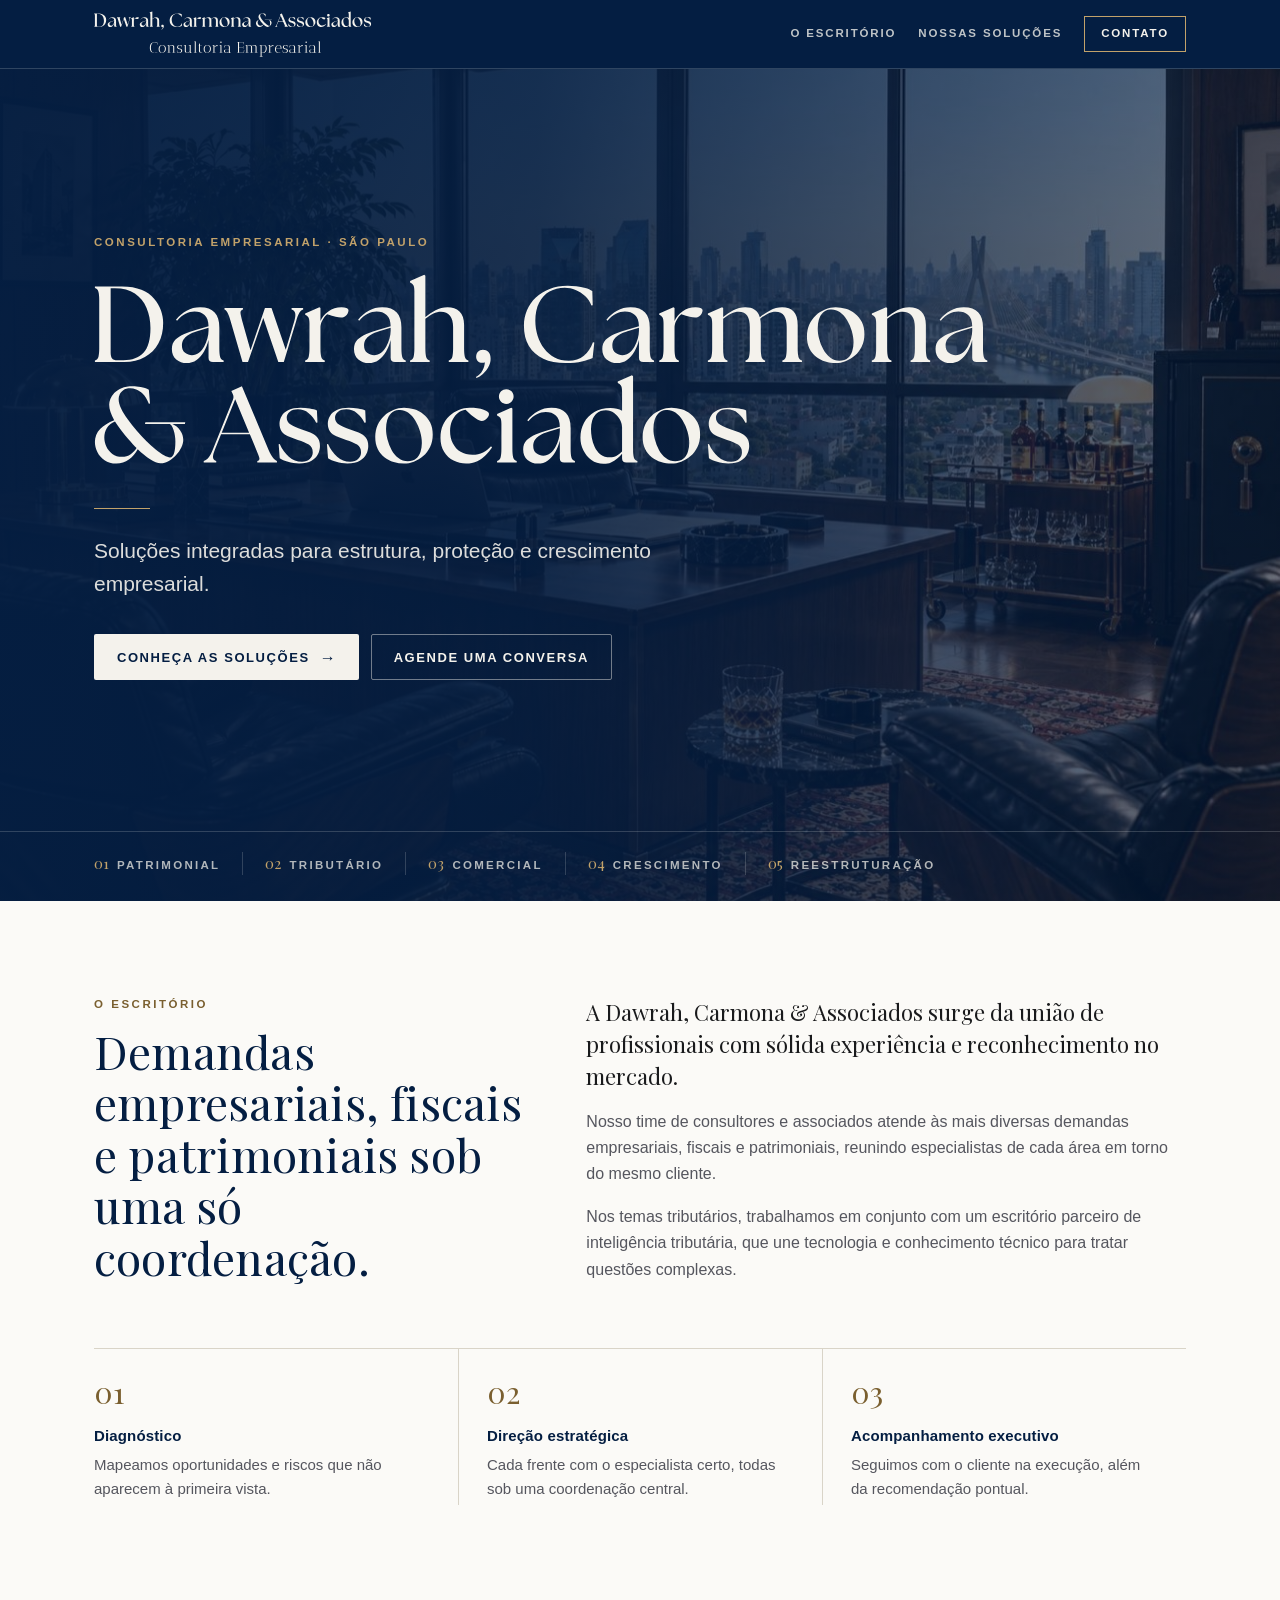
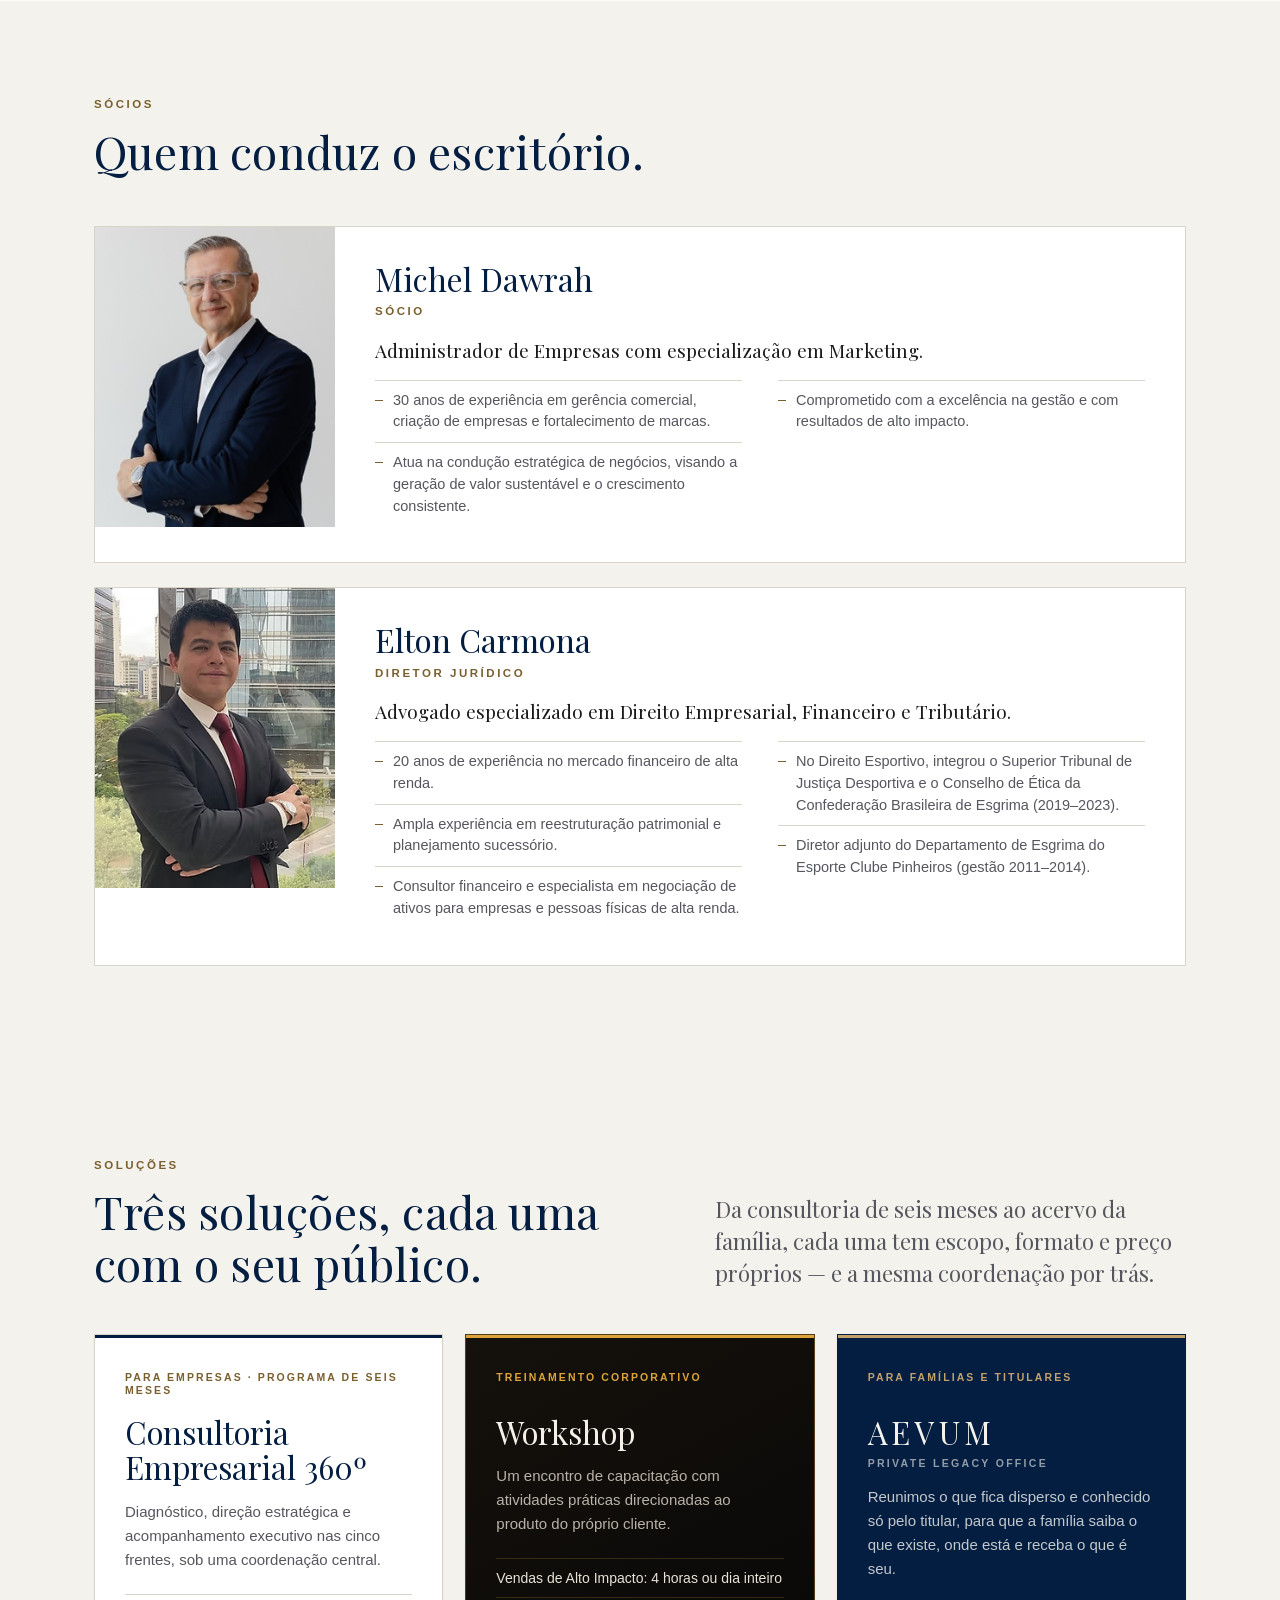
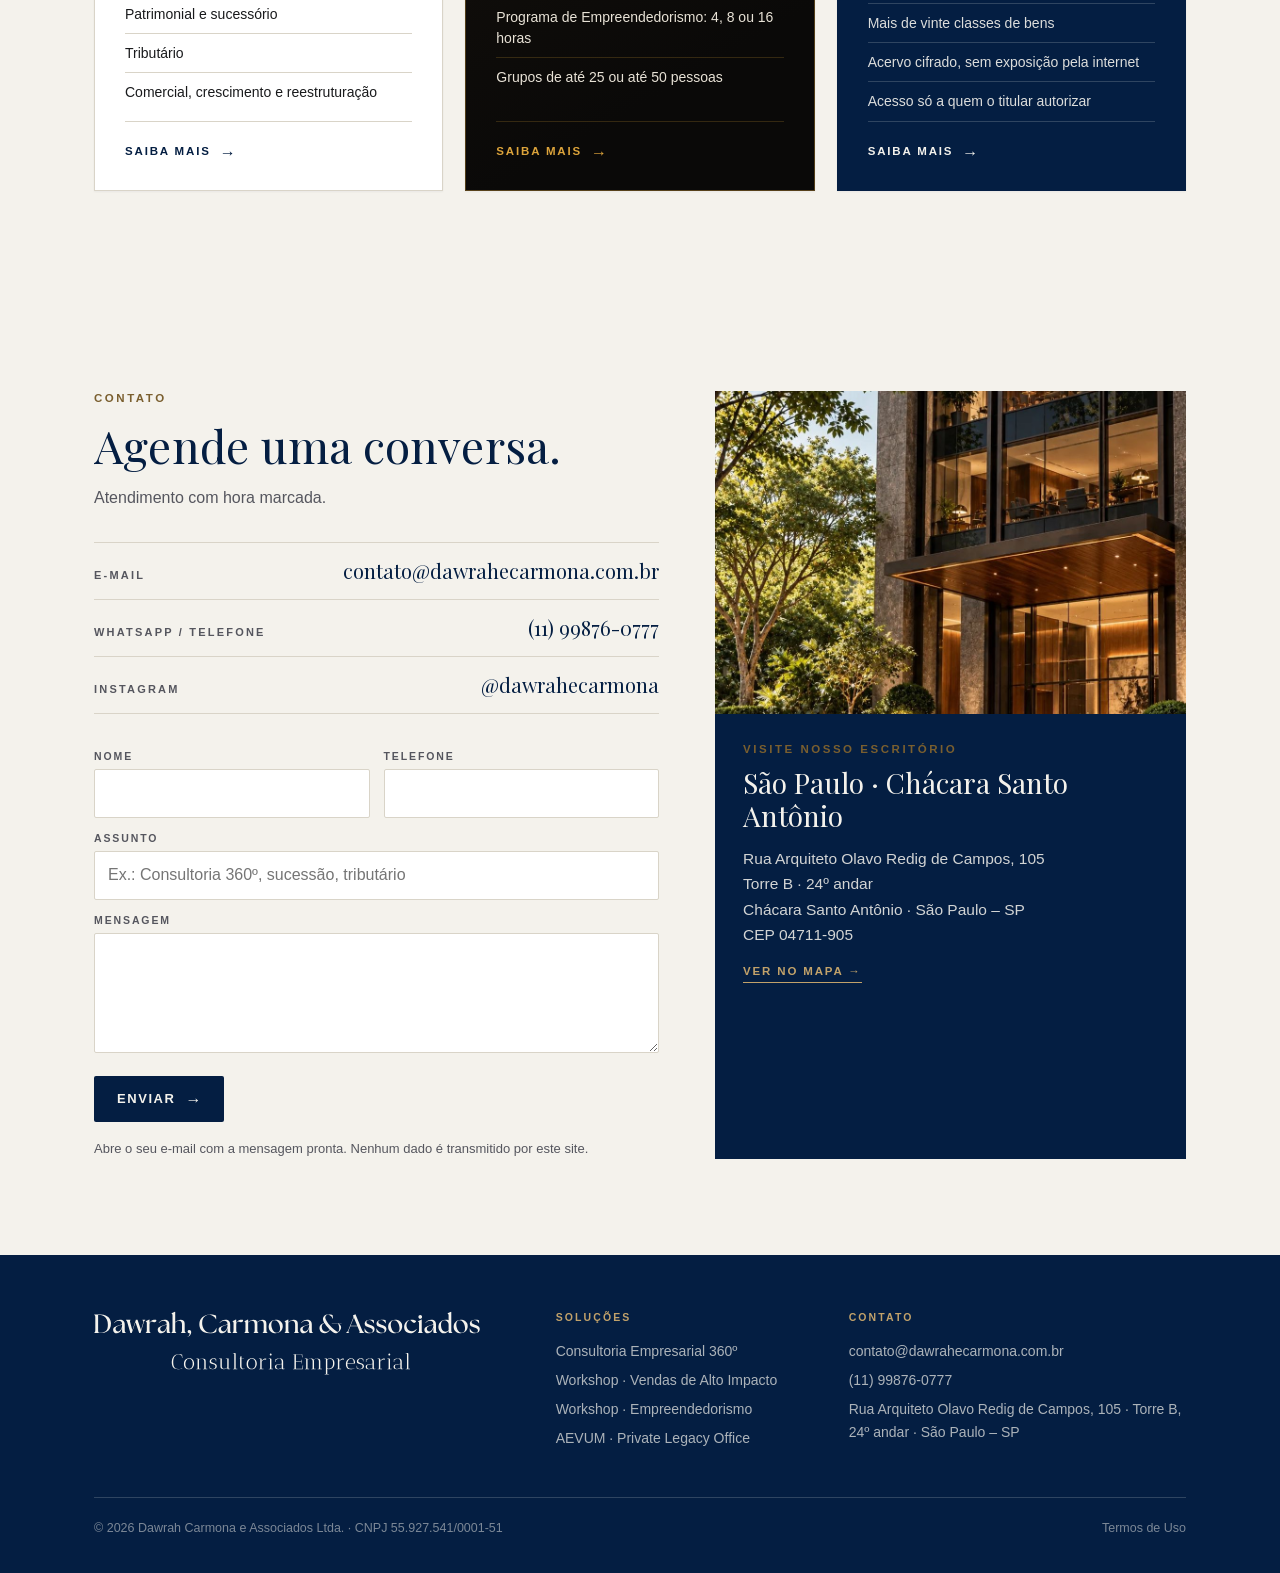
==== commit dd877ae1: "feat(site): os três cards das soluções ganham corpo, e o Workshop a sua cor Na home, os cards se con" ====
--- a/index.html
+++ b/index.html
@@ -191,8 +191,8 @@
       <div><p class="lede">Da consultoria de seis meses ao acervo da família, cada uma tem escopo, formato e preço próprios — e a mesma coordenação por trás.</p></div>
     </div>
 
-    <div class="cards">
-      <a class="card" href="360/">
+    <div class="sols">
+      <a class="sol-card" href="360/">
         <span class="quem">Para empresas · programa de seis meses</span>
         <h3>Consultoria Empresarial 360º</h3>
         <p class="d">Diagnóstico, direção estratégica e acompanhamento executivo nas cinco frentes, sob uma coordenação central.</p>
@@ -200,7 +200,7 @@
         <span class="ir">Saiba mais <span class="arrow">&rarr;</span></span>
       </a>
 
-      <a class="card" href="workshop/">
+      <a class="sol-card workshop" href="workshop/">
         <span class="quem">Treinamento corporativo</span>
         <h3>Workshop</h3>
         <p class="d">Um encontro de capacitação com atividades práticas direcionadas ao produto do próprio cliente.</p>
@@ -208,7 +208,7 @@
         <span class="ir">Saiba mais <span class="arrow">&rarr;</span></span>
       </a>
 
-      <a class="card aevum" href="aevum/">
+      <a class="sol-card aevum" href="aevum/">
         <span class="quem">Para famílias e titulares</span>
         <h3>AEVUM<span class="sub">Private Legacy Office</span></h3>
         <p class="d">Reunimos o que fica disperso e conhecido só pelo titular, para que a família saiba o que existe, onde está e receba o que é seu.</p>
--- a/site-base.css
+++ b/site-base.css
@@ -155,30 +155,48 @@
 .sol-head{display:grid;grid-template-columns:6fr 5fr;gap:56px;align-items:end}
 @media (max-width:900px){.sol-head{grid-template-columns:1fr;gap:20px}}
 .sol-head .lede{color:var(--ink-2)}
-.cards{display:grid;grid-template-columns:repeat(3,1fr);gap:1px;margin-top:44px;background:var(--edge);border:1px solid var(--edge)}
-@media (max-width:980px){.cards{grid-template-columns:1fr}}
-.card{background:var(--paper);padding:34px 30px 30px;display:flex;flex-direction:column;
-  text-decoration:none;color:inherit;transition:background .2s}
-.card:hover{background:var(--white)}
-.card .quem{font:600 10.5px/1.3 var(--sans);letter-spacing:.2em;text-transform:uppercase;color:var(--brass-ink)}
-.card h3{font:400 clamp(25px,2.6vw,31px)/1.15 var(--serif);color:var(--navy);margin:16px 0 0}
-.card h3 .sub{display:block;margin-top:7px;font:600 10.5px/1.3 var(--sans);letter-spacing:.22em;text-transform:uppercase;color:var(--ink-2)}
-.card .d{margin-top:14px;font-size:15px;line-height:1.6;color:var(--ink-2)}
-.card ul{list-style:none;margin:20px 0 0;padding:0}
-.card li{font-size:14px;line-height:1.45;color:var(--ink);padding:8px 0;border-top:1px solid var(--edge)}
-.card .ir{margin-top:22px;padding-top:18px;border-top:1px solid var(--edge);
+.sols{display:grid;grid-template-columns:repeat(3,1fr);gap:22px;margin-top:44px}
+@media (max-width:980px){.sols{grid-template-columns:1fr}}
+.sol-card{position:relative;overflow:hidden;background:var(--white);border:1px solid var(--edge);
+  padding:36px 30px 30px;display:flex;flex-direction:column;text-decoration:none;color:inherit;
+  box-shadow:0 1px 2px rgba(4,30,66,.05);
+  transition:transform .22s ease,box-shadow .22s ease,border-color .22s ease,background .22s ease}
+.sol-card::before{content:"";position:absolute;top:0;left:0;right:0;height:3px;background:var(--navy)}
+.sol-card:hover{transform:translateY(-4px);border-color:var(--navy);box-shadow:0 18px 40px rgba(4,30,66,.16)}
+@media (prefers-reduced-motion:reduce){.sol-card{transition:none}.sol-card:hover{transform:none}}
+.sol-card .quem{font:600 10.5px/1.3 var(--sans);letter-spacing:.2em;text-transform:uppercase;color:var(--brass-ink);
+  display:block;min-height:28px}
+.sol-card h3{font:400 clamp(25px,2.6vw,31px)/1.15 var(--serif);color:var(--navy);margin:16px 0 0}
+.sol-card h3 .sub{display:block;margin-top:7px;font:600 10.5px/1.3 var(--sans);letter-spacing:.22em;text-transform:uppercase;color:var(--ink-2)}
+.sol-card .d{margin-top:14px;font-size:15px;line-height:1.6;color:var(--ink-2)}
+.sol-card ul{list-style:none;margin:22px 0 0;padding:0}
+.sol-card li{font-size:14px;line-height:1.45;color:var(--ink);padding:9px 0;border-top:1px solid var(--edge)}
+.sol-card .ir{margin-top:auto;padding-top:22px;border-top:1px solid var(--edge);
   font:600 11.5px/1 var(--sans);letter-spacing:.16em;text-transform:uppercase;color:var(--navy);
   display:flex;align-items:center;gap:9px}
-.card:hover .ir{color:var(--brass-ink)}
-.card.aevum{background:var(--navy)}
-.card.aevum:hover{background:var(--navy-2)}
-.card.aevum .quem{color:var(--brass)}
-.card.aevum h3{color:var(--bone);letter-spacing:.14em}
-.card.aevum h3 .sub{color:rgba(244,242,236,.6);letter-spacing:.22em}
-.card.aevum .d{color:rgba(244,242,236,.8)}
-.card.aevum li{color:rgba(244,242,236,.9);border-top-color:var(--navy-line)}
-.card.aevum .ir{color:var(--bone);border-top-color:var(--navy-line)}
-.card.aevum:hover .ir{color:var(--brass)}
+.sol-card .ir .arrow{transition:transform .22s ease}
+.sol-card:hover .ir .arrow{transform:translateX(5px)}
+@media (prefers-reduced-motion:reduce){.sol-card .ir .arrow,.sol-card:hover .ir .arrow{transition:none;transform:none}}
+
+/* o Workshop entra com a cor do proprio produto: preto e dourado */
+.sol-card.workshop{background:linear-gradient(150deg,#15110c 0%,#0a0908 72%);border-color:rgba(221,164,59,.34)}
+.sol-card.workshop::before{background:#dda43b}
+.sol-card.workshop .quem{color:#dda43b}
+.sol-card.workshop h3{color:#f4f0e8}
+.sol-card.workshop .d{color:#b9b2a6}
+.sol-card.workshop li{color:#e8e2d6;border-top-color:rgba(221,164,59,.2)}
+.sol-card.workshop .ir{color:#dda43b;border-top-color:rgba(221,164,59,.2)}
+.sol-card.workshop:hover{border-color:#dda43b;box-shadow:0 18px 40px rgba(12,9,6,.34)}
+
+.sol-card.aevum{background:var(--navy);border-color:var(--navy)}
+.sol-card.aevum::before{background:var(--brass)}
+.sol-card.aevum .quem{color:var(--brass)}
+.sol-card.aevum h3{color:var(--bone);letter-spacing:.14em}
+.sol-card.aevum h3 .sub{color:rgba(244,242,236,.6);letter-spacing:.22em}
+.sol-card.aevum .d{color:rgba(244,242,236,.8)}
+.sol-card.aevum li{color:rgba(244,242,236,.9);border-top-color:var(--navy-line)}
+.sol-card.aevum .ir{color:var(--bone);border-top-color:var(--navy-line)}
+.sol-card.aevum:hover{background:var(--navy-2);border-color:var(--brass);box-shadow:0 18px 40px rgba(4,30,66,.3)}
 
 /* ---------- páginas de solução ---------- */
 .crumb{background:var(--navy-deep);border-bottom:1px solid var(--navy-line)}
